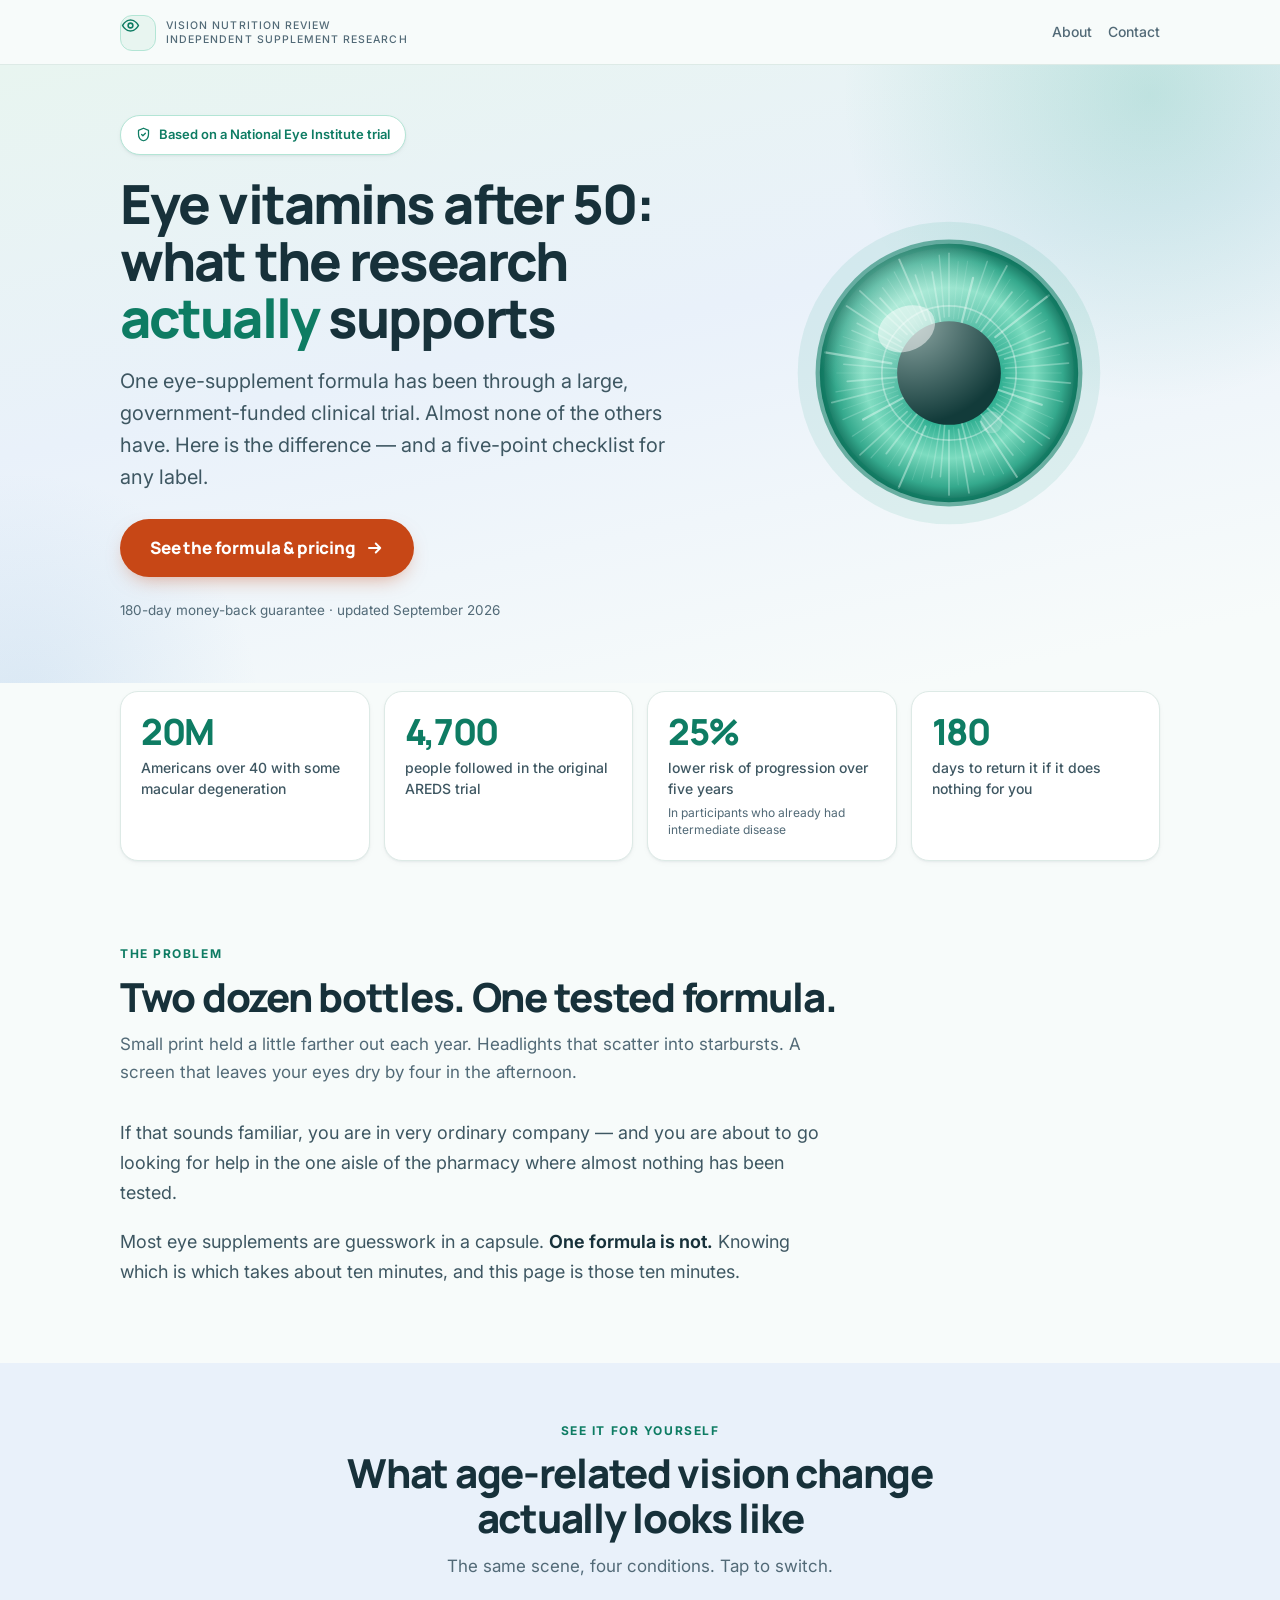
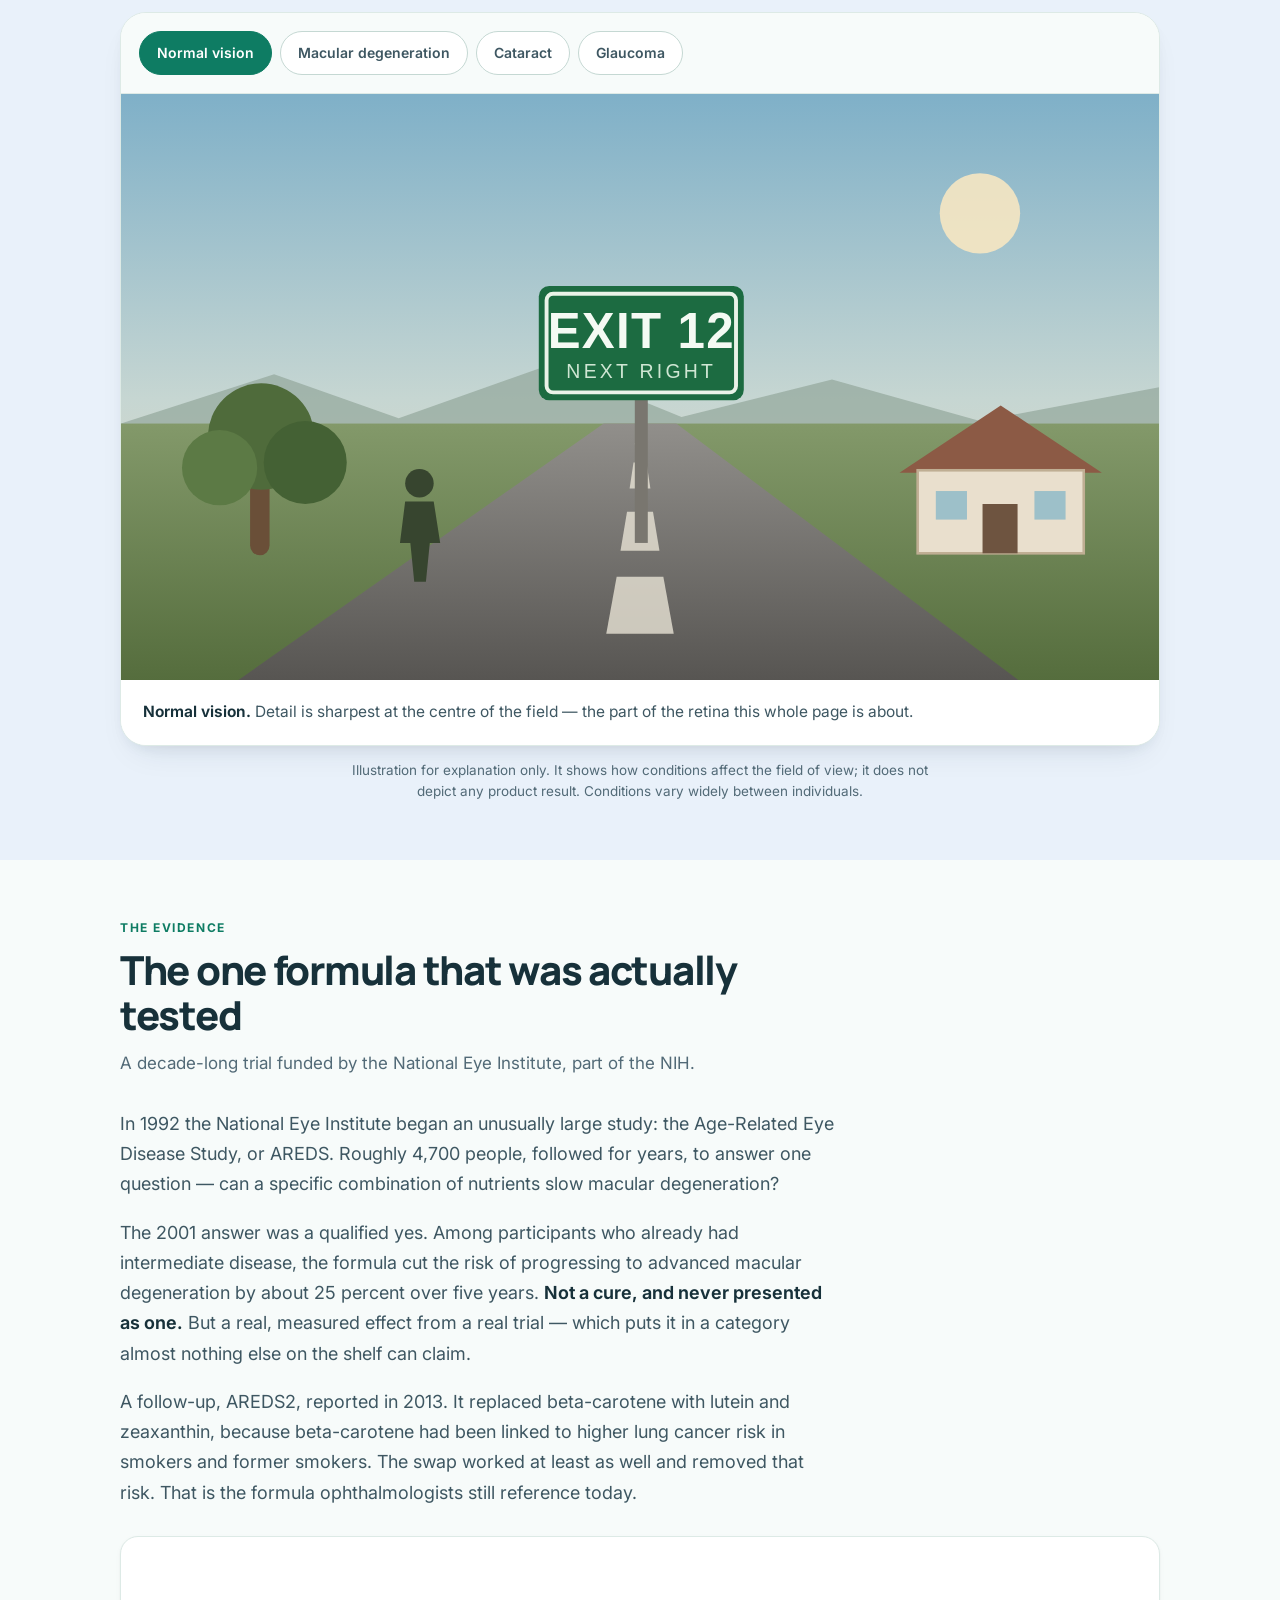
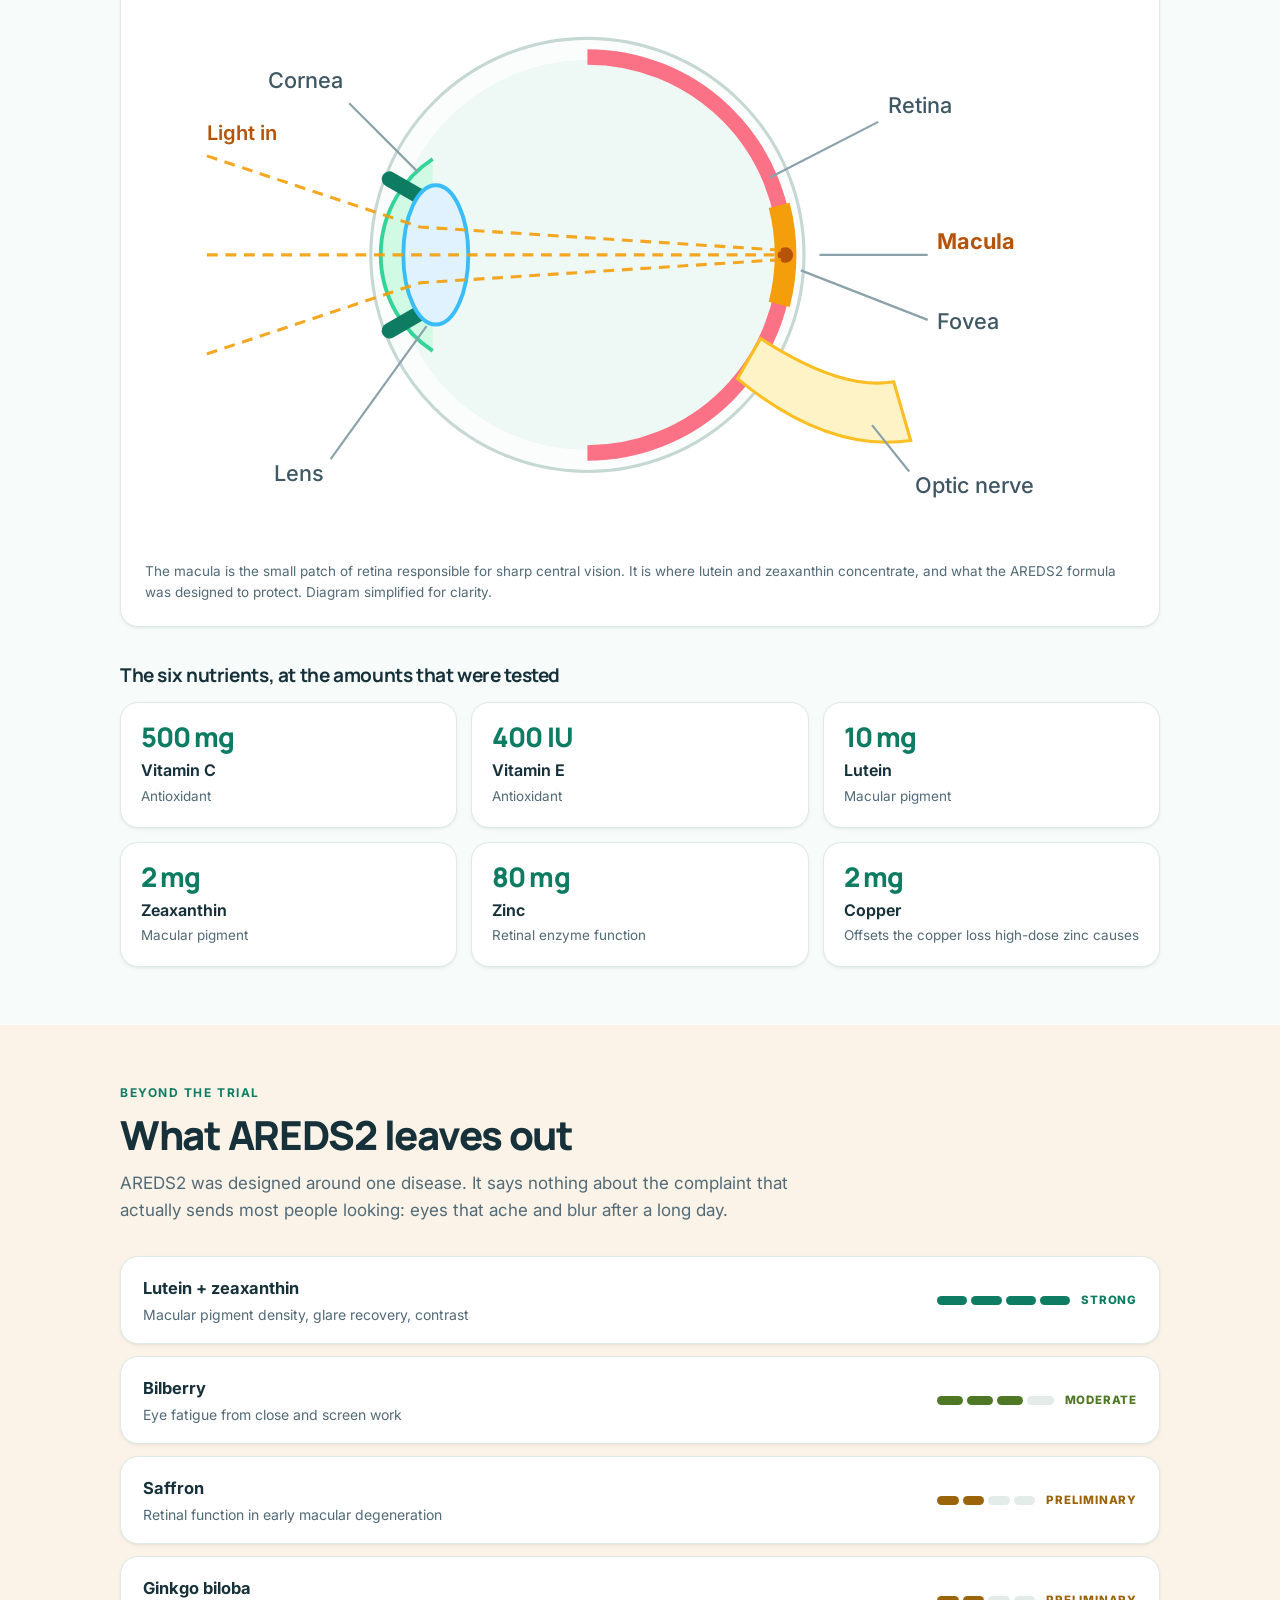
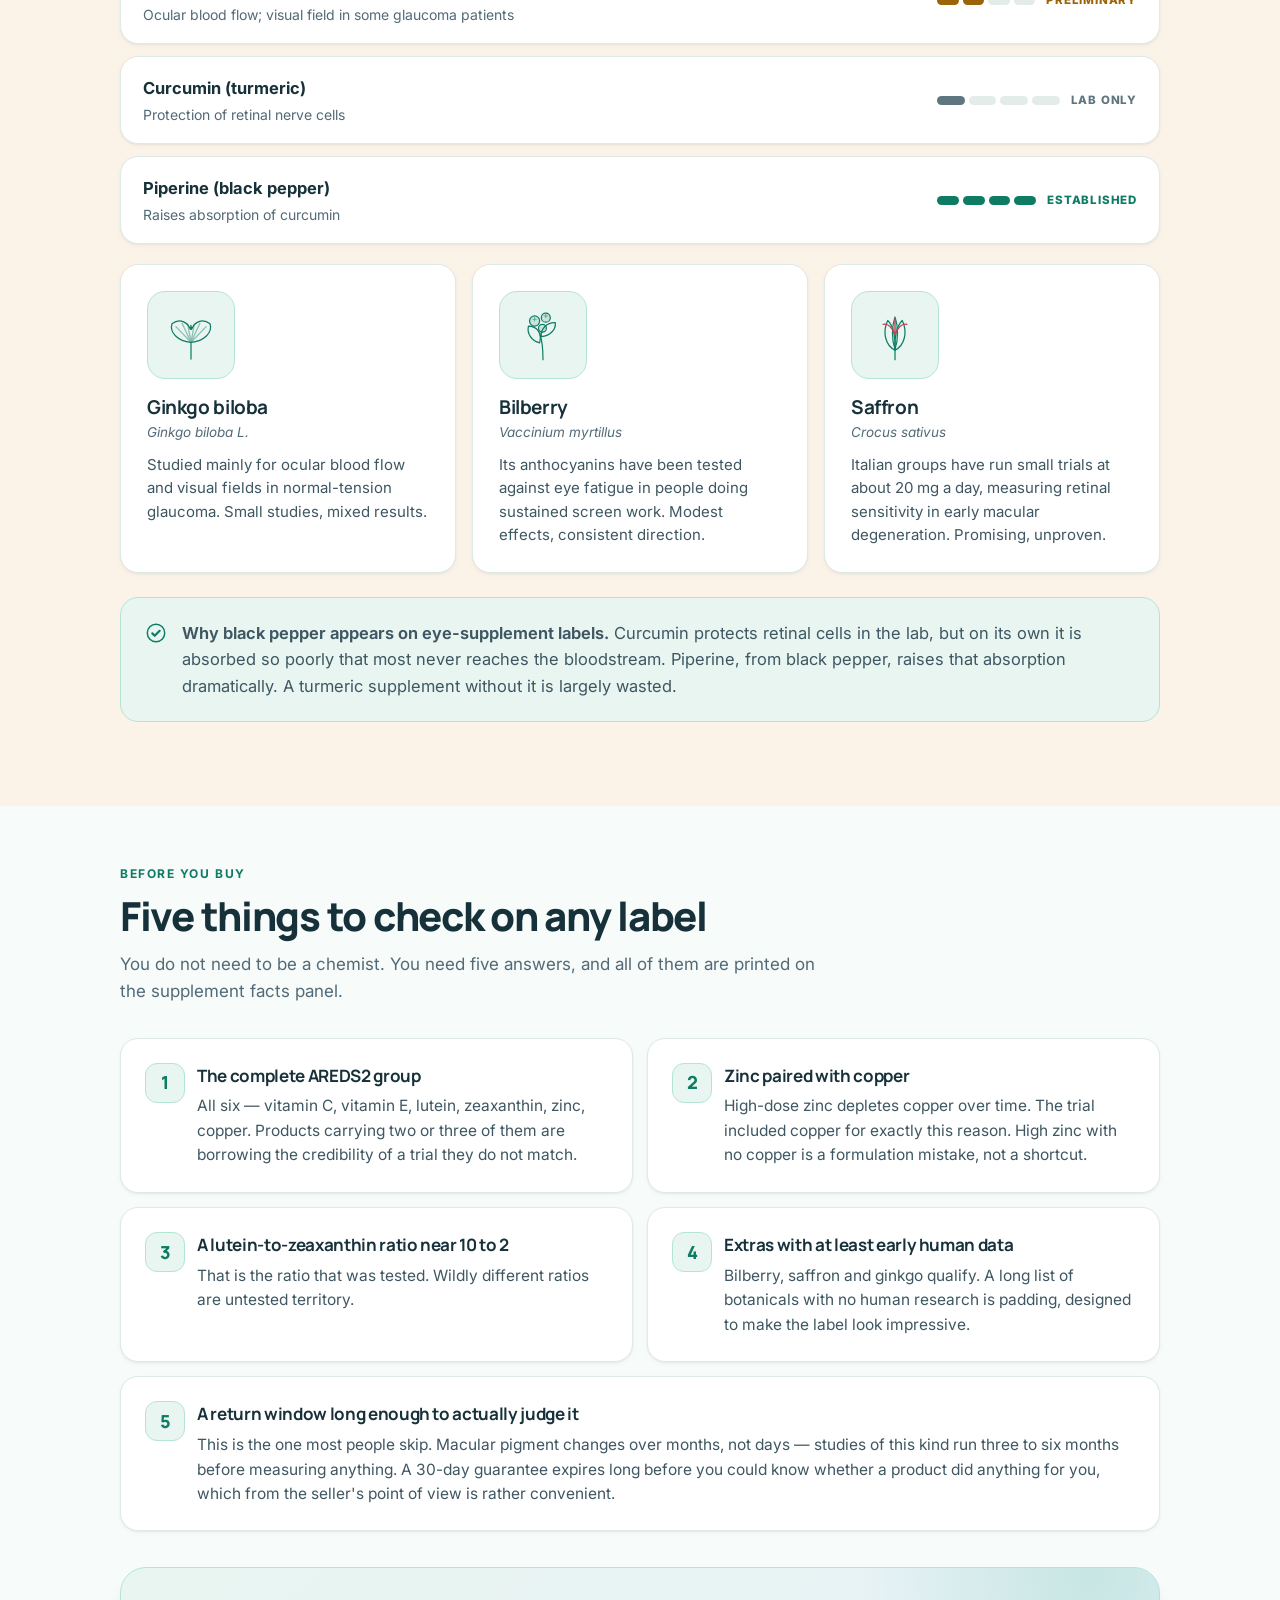
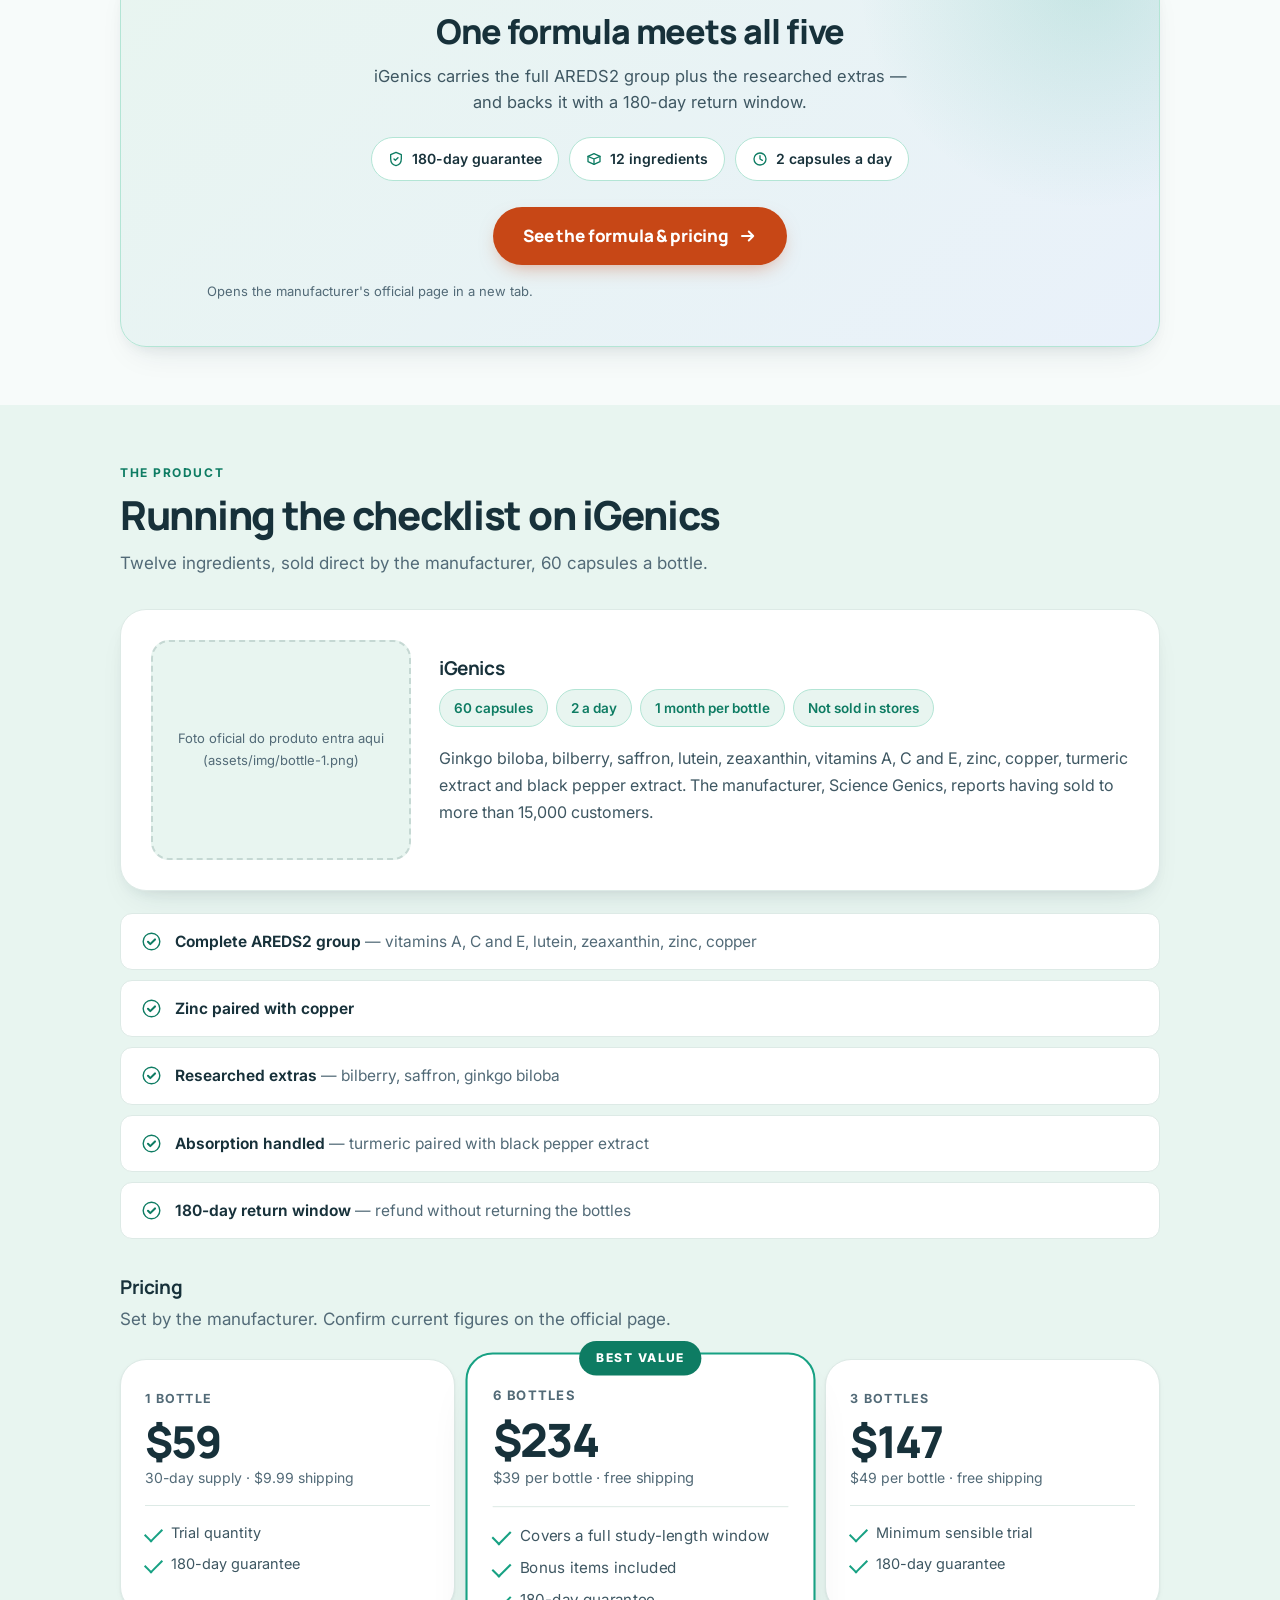
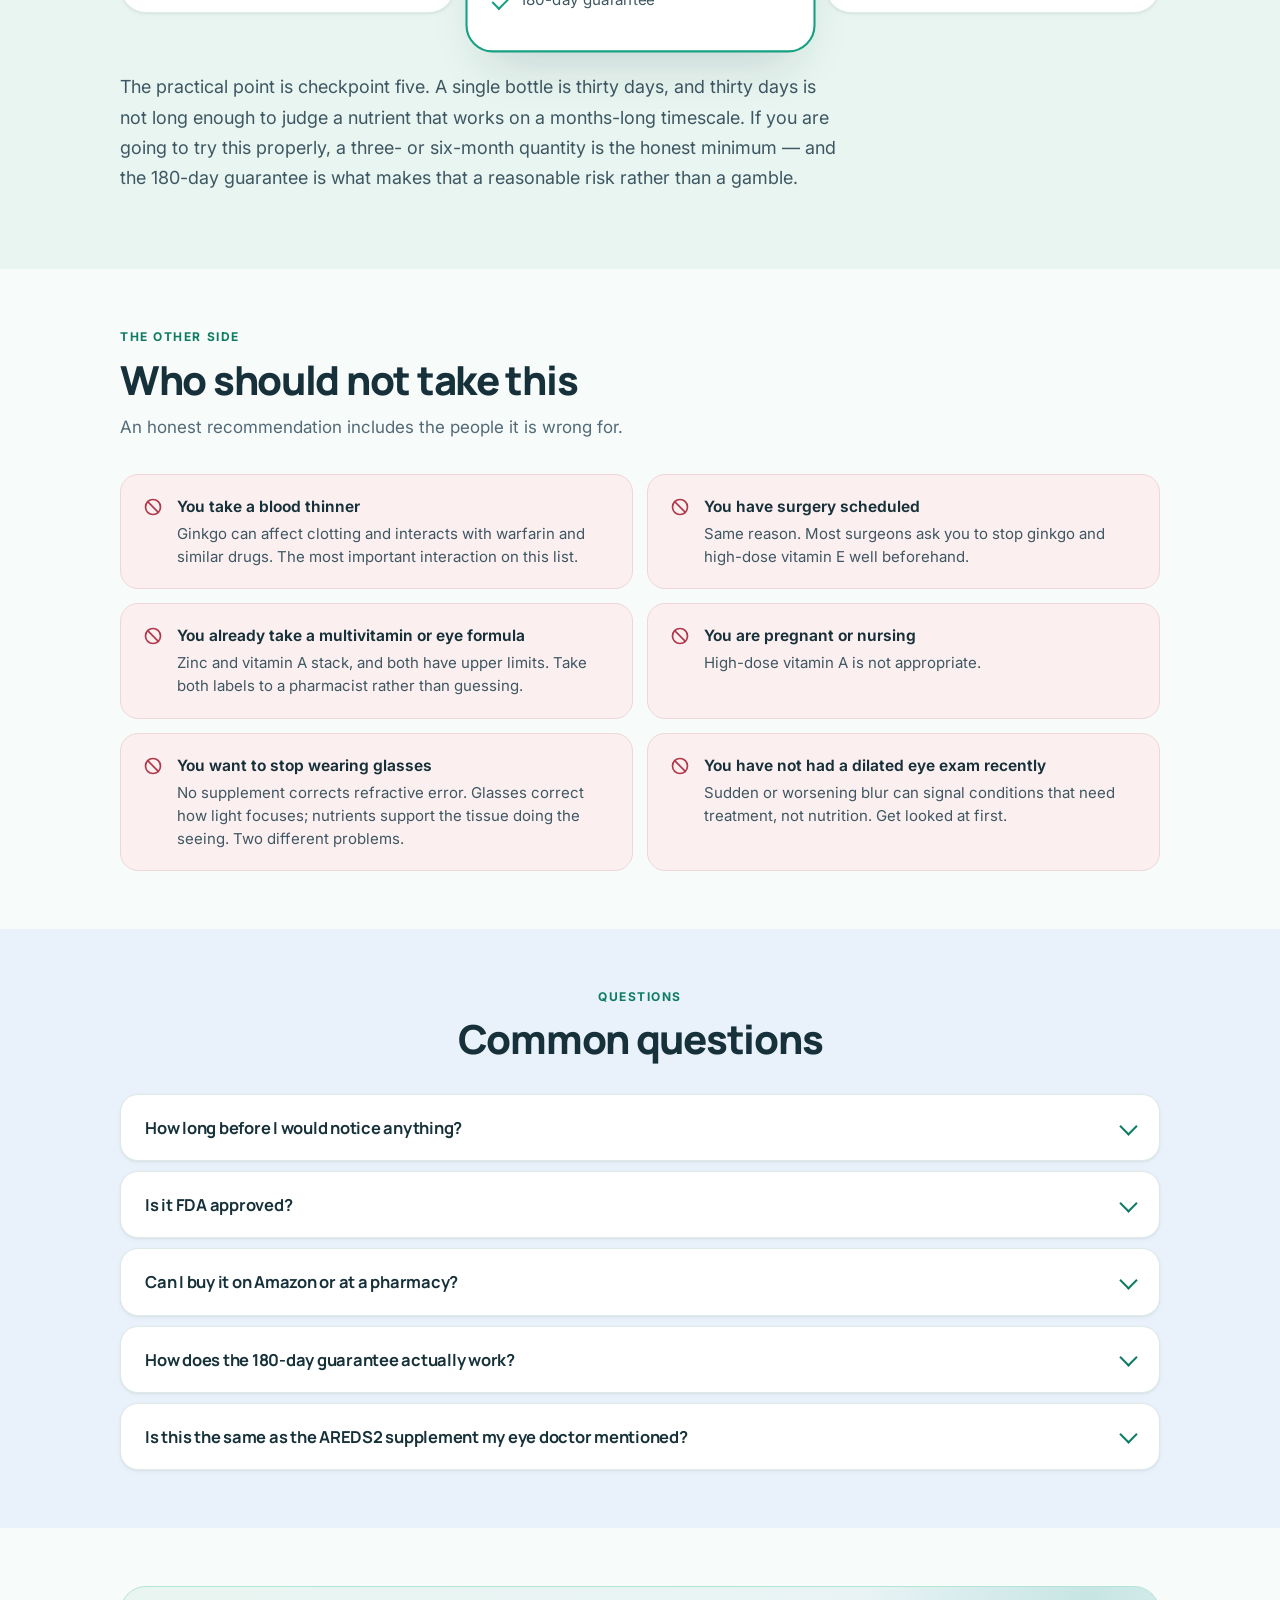
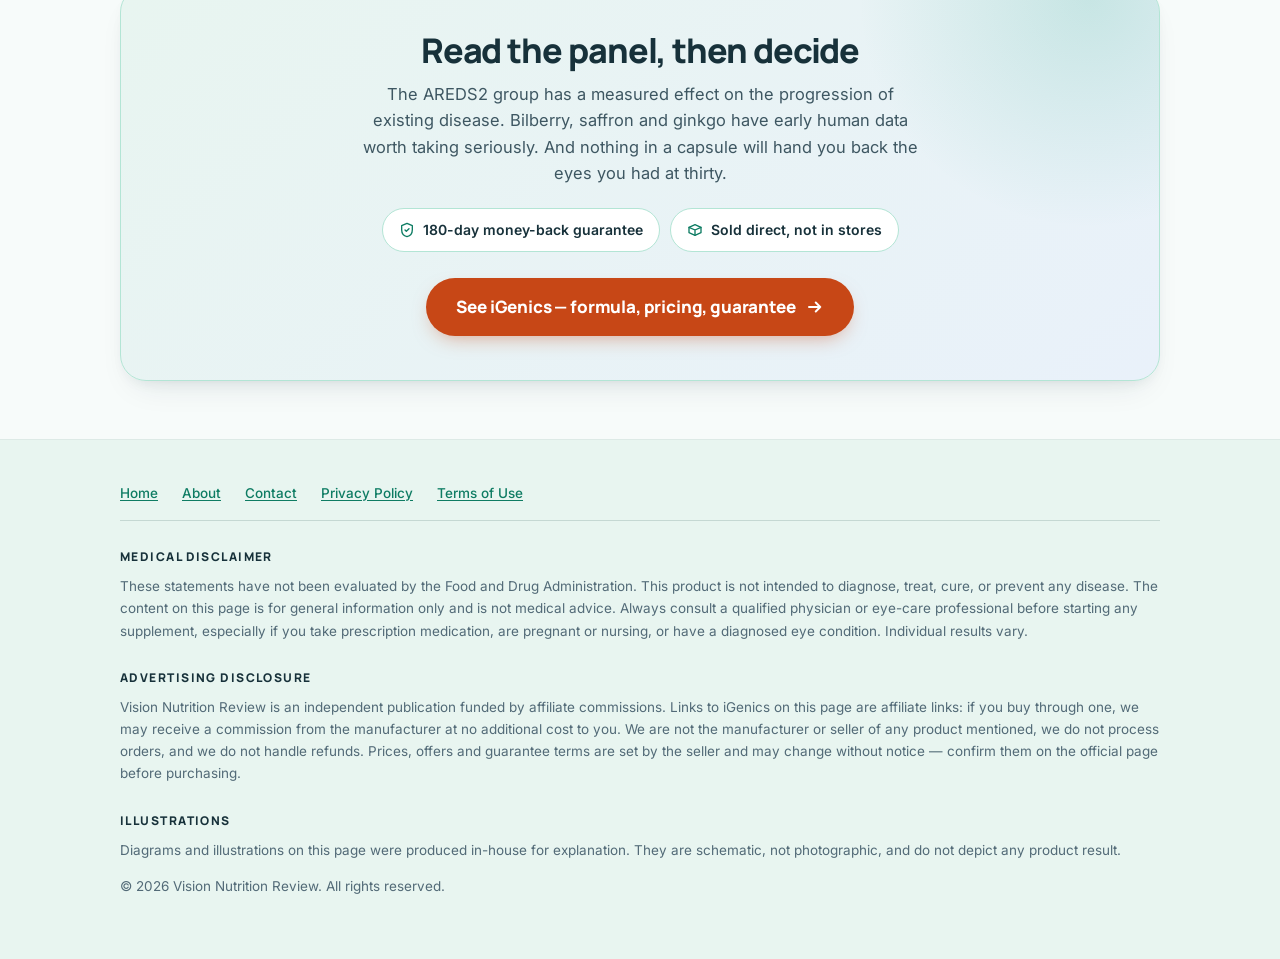
==== index.html @ 47973a76 "Landing page iGenics — advertorial para Google Ads (EUA) Site estático para GitHub Pages: advertoria" ====
<!DOCTYPE html>
<html lang="en">
<head>
<meta charset="utf-8">
<meta name="viewport" content="width=device-width, initial-scale=1">
<title>Eye Vitamins After 50: What the Research Actually Supports | Vision Nutrition Review</title>
<meta name="description" content="The AREDS2 formula is the only eye supplement ever tested in a large government-funded trial. Here is what it does, what it does not do, and how to read a label before you buy.">
<link rel="canonical" href="https://visionnutritionreview.com/">
<meta name="robots" content="index, follow, max-image-preview:large">

<meta property="og:type" content="article">
<meta property="og:title" content="Eye Vitamins After 50: What the Research Actually Supports">
<meta property="og:description" content="One eye-supplement formula has been tested in a large government-funded trial. Most have not. Here is how to tell the difference.">
<meta property="og:url" content="https://visionnutritionreview.com/">
<meta property="og:site_name" content="Vision Nutrition Review">
<meta name="twitter:card" content="summary_large_image">

<link rel="preconnect" href="https://fonts.googleapis.com">
<link rel="preconnect" href="https://fonts.gstatic.com" crossorigin>
<link href="https://fonts.googleapis.com/css2?family=Manrope:wght@700;800&family=Inter:wght@400;500;600;700&display=swap" rel="stylesheet">
<link rel="stylesheet" href="assets/style.css">
<link rel="icon" href="data:image/svg+xml,<svg xmlns='http://www.w3.org/2000/svg' viewBox='0 0 100 100'><text y='.9em' font-size='90'>&#128065;</text></svg>">

<!-- =====================================================================
     TAG DE CONVERSÃO DO GOOGLE ADS - COLE AQUI
     Google Ads > Ferramentas > Conversões > Tag do Google. Cole o bloco
     <script async src="...googletagmanager.com/gtag/js?id=AW-XXXXXXX"> e o
     gtag('config', ...) logo abaixo desta linha, nas 5 páginas do site.
     O clique em qualquer botão de afiliado dispara sozinho o evento
     'affiliate_click' (ver script no final desta página).
     ===================================================================== -->

<script type="application/ld+json">
{
  "@context": "https://schema.org",
  "@type": "Article",
  "headline": "Eye Vitamins After 50: What the Research Actually Supports",
  "description": "A plain-language guide to the AREDS2 formula, the nutrients researchers are still studying, and how to read a supplement label before you buy.",
  "datePublished": "2026-09-07",
  "dateModified": "2026-09-07",
  "author": { "@type": "Organization", "name": "Vision Nutrition Review" },
  "publisher": { "@type": "Organization", "name": "Vision Nutrition Review" },
  "mainEntityOfPage": "https://visionnutritionreview.com/"
}
</script>
</head>
<body>

<a class="skip" href="#main">Skip to main content</a>

<!-- ícones reutilizáveis -->
<svg width="0" height="0" style="position:absolute" aria-hidden="true" focusable="false">
  <symbol id="i-eye" viewBox="0 0 24 24" fill="none" stroke="currentColor" stroke-width="2" stroke-linecap="round" stroke-linejoin="round">
    <path d="M2 12s3.6-7 10-7 10 7 10 7-3.6 7-10 7-10-7-10-7z"/><circle cx="12" cy="12" r="3"/>
  </symbol>
  <symbol id="i-shield" viewBox="0 0 24 24" fill="none" stroke="currentColor" stroke-width="2" stroke-linecap="round" stroke-linejoin="round">
    <path d="M12 2l8 3.5v6c0 5-3.4 9.3-8 10.5C7.4 20.8 4 16.5 4 11.5v-6z"/><path d="M9 12l2 2 4-4"/>
  </symbol>
  <symbol id="i-clock" viewBox="0 0 24 24" fill="none" stroke="currentColor" stroke-width="2" stroke-linecap="round" stroke-linejoin="round">
    <circle cx="12" cy="12" r="9"/><path d="M12 7v5l3.5 2"/>
  </symbol>
  <symbol id="i-box" viewBox="0 0 24 24" fill="none" stroke="currentColor" stroke-width="2" stroke-linecap="round" stroke-linejoin="round">
    <path d="M3 8l9-4 9 4v8l-9 4-9-4z"/><path d="M3 8l9 4 9-4M12 12v8"/>
  </symbol>
  <symbol id="i-check" viewBox="0 0 24 24" fill="none" stroke="currentColor" stroke-width="2.4" stroke-linecap="round" stroke-linejoin="round">
    <circle cx="12" cy="12" r="9.5" stroke-width="1.6"/><path d="M8 12.4l2.6 2.6L16 9.6"/>
  </symbol>
  <symbol id="i-alert" viewBox="0 0 24 24" fill="none" stroke="currentColor" stroke-width="2" stroke-linecap="round" stroke-linejoin="round">
    <path d="M12 3.5l9.5 16.5H2.5z"/><path d="M12 10v4M12 17.3v.2"/>
  </symbol>
  <symbol id="i-ban" viewBox="0 0 24 24" fill="none" stroke="currentColor" stroke-width="2" stroke-linecap="round" stroke-linejoin="round">
    <circle cx="12" cy="12" r="9"/><path d="M5.6 5.6l12.8 12.8"/>
  </symbol>
  <symbol id="i-arrow" viewBox="0 0 24 24" fill="none" stroke="currentColor" stroke-width="2.6" stroke-linecap="round" stroke-linejoin="round">
    <path d="M4 12h15M13 6l6 6-6 6"/>
  </symbol>
</svg>

<header class="masthead">
  <div class="wrap--wide">
    <a class="brand" href="./">
      <span class="brand-mark"><svg aria-hidden="true"><use href="#i-eye"/></svg></span>
      <span style="display:block">Vision Nutrition Review
        <span>Independent supplement research</span>
      </span>
    </a>
    <nav aria-label="Site">
      <a href="about.html">About</a>
      <a href="contact.html">Contact</a>
    </nav>
  </div>
</header>

<!-- ================= HERO ================= -->
<section class="hero">
  <div class="wrap--wide">
    <div class="hero-grid">
      <div>
        <p class="pill"><svg aria-hidden="true"><use href="#i-shield"/></svg> Based on a National Eye Institute trial</p>

        <h1>Eye vitamins after 50: what the research <em>actually</em> supports</h1>

        <p class="standfirst">One eye-supplement formula has been through a large,
        government-funded clinical trial. Almost none of the others have. Here is the
        difference &mdash; and a five-point checklist for any label.</p>

        <div class="hero-actions">
          <a class="btn" data-aff href="https://clearvisionbreakthrough.com/tsl.php#aff=StoreHome94" target="_blank" rel="nofollow sponsored noopener">
            See the formula &amp; pricing <svg aria-hidden="true"><use href="#i-arrow"/></svg>
          </a>
        </div>

        <p class="hero-meta">180-day money-back guarantee &middot; updated September 2026</p>
      </div>

      <div class="hero-art">
        <!-- FOTO 1 (hero.jpg). Enquanto o arquivo não existir, a íris desenhada
             abaixo continua aparecendo sozinha. Ver PROMPTS-IMAGENS.md -->
        <img class="hero-photo" data-optional src="assets/img/hero.jpg"
             alt="A woman in her sixties reading by a window in warm daylight">

        <svg class="hero-iris" viewBox="0 0 400 400" role="img" aria-label="Illustration of a human iris">
          <defs>
            <radialGradient id="irisG" cx="50%" cy="50%" r="50%">
              <stop offset="10%" stop-color="#126d59"/>
              <stop offset="32%" stop-color="#17a183"/>
              <stop offset="66%" stop-color="#7ddcc0"/>
              <stop offset="88%" stop-color="#35a98d"/>
              <stop offset="100%" stop-color="#14705c"/>
            </radialGradient>
            <radialGradient id="irisGlow" cx="36%" cy="30%" r="64%">
              <stop offset="0%" stop-color="#f2fffa" stop-opacity=".55"/>
              <stop offset="62%" stop-color="#f2fffa" stop-opacity="0"/>
            </radialGradient>
          </defs>
          <circle cx="200" cy="200" r="178" fill="#17a183" opacity=".10"/>
          <circle cx="200" cy="200" r="152" fill="url(#irisG)"/>
          <g id="irisFibers" fill="none" stroke="#e6fbf3" stroke-linecap="round"></g>
          <circle cx="200" cy="200" r="152" fill="none" stroke="#0e7c63" stroke-width="10" opacity=".55"/>
          <circle cx="200" cy="200" r="79" fill="none" stroke="#ffffff" stroke-width="2" opacity=".35"/>
          <circle cx="200" cy="200" r="61" fill="#123b3a"/>
          <circle cx="200" cy="200" r="152" fill="url(#irisGlow)"/>
          <ellipse cx="150" cy="148" rx="35" ry="26" fill="#ffffff" opacity=".5" transform="rotate(-25 150 148)"/>
          <circle cx="250" cy="258" r="13" fill="#ffffff" opacity=".22"/>
        </svg>
      </div>
    </div>
  </div>
</section>

<main id="main">

<!-- ================= NÚMEROS ================= -->
<section class="section" style="padding-top:8px">
  <div class="wrap--wide">
    <ul class="stats" style="list-style:none;padding:0">
      <li class="stat">
        <div class="n">20M</div>
        <div class="l">Americans over 40 with some macular degeneration</div>
      </li>
      <li class="stat">
        <div class="n">4,700</div>
        <div class="l">people followed in the original AREDS trial</div>
      </li>
      <li class="stat">
        <div class="n">25%</div>
        <div class="l">lower risk of progression over five years</div>
        <div class="s">In participants who already had intermediate disease</div>
      </li>
      <li class="stat">
        <div class="n">180</div>
        <div class="l">days to return it if it does nothing for you</div>
      </li>
    </ul>
  </div>
</section>

<!-- ================= O PROBLEMA ================= -->
<section class="section" style="padding-top:16px">
  <div class="wrap--wide">
    <div class="section-head">
      <p class="eyebrow">The problem</p>
      <h2>Two dozen bottles. One tested formula.</h2>
      <p class="dek">Small print held a little farther out each year. Headlights that scatter
      into starbursts. A screen that leaves your eyes dry by four in the afternoon.</p>
    </div>

    <div class="prose">
      <p>If that sounds familiar, you are in very ordinary company &mdash; and you are about to
      go looking for help in the one aisle of the pharmacy where almost nothing has been
      tested.</p>
      <p>Most eye supplements are guesswork in a capsule. <strong>One formula is not.</strong>
      Knowing which is which takes about ten minutes, and this page is those ten minutes.</p>
    </div>

    <!-- FOTO 2 (noite.jpg) -->
    <figure class="img-slot">
      <img data-optional src="assets/img/noite.jpg"
           alt="Oncoming headlights scattering into starbursts, seen through a car windscreen at night">
      <figcaption>Glare and slow recovery from bright light at night are among the first
      changes people notice.</figcaption>
    </figure>
  </div>
</section>

<!-- ================= SIMULADOR ================= -->
<section class="section section--sky">
  <div class="wrap--wide">
    <div class="section-head center">
      <p class="eyebrow">See it for yourself</p>
      <h2>What age-related vision change actually looks like</h2>
      <p class="dek">The same scene, four conditions. Tap to switch.</p>
    </div>

    <figure class="sim">
      <div class="sim-tabs" role="tablist" aria-label="Vision condition">
        <button class="sim-tab" role="tab" aria-selected="true"  data-mode="normal">Normal vision</button>
        <button class="sim-tab" role="tab" aria-selected="false" data-mode="amd">Macular degeneration</button>
        <button class="sim-tab" role="tab" aria-selected="false" data-mode="cataract">Cataract</button>
        <button class="sim-tab" role="tab" aria-selected="false" data-mode="glaucoma">Glaucoma</button>
      </div>

      <div class="sim-stage" id="simStage" data-mode="normal">
        <svg viewBox="0 0 800 452" role="img" aria-label="Illustration of a road scene showing how different eye conditions change what a person sees">
          <defs>
            <linearGradient id="skyG" x1="0" y1="0" x2="0" y2="1">
              <stop offset="0%"   stop-color="#7fb0c8"/>
              <stop offset="52%"  stop-color="#c6d6d2"/>
              <stop offset="100%" stop-color="#f0dcbb"/>
            </linearGradient>
            <linearGradient id="groundG" x1="0" y1="0" x2="0" y2="1">
              <stop offset="0%"   stop-color="#83996a"/>
              <stop offset="100%" stop-color="#556d3d"/>
            </linearGradient>
            <linearGradient id="roadG" x1="0" y1="0" x2="0" y2="1">
              <stop offset="0%"   stop-color="#918f8b"/>
              <stop offset="100%" stop-color="#575552"/>
            </linearGradient>

            <filter id="blurStrong" x="-15%" y="-15%" width="130%" height="130%">
              <feGaussianBlur stdDeviation="9"/>
            </filter>
            <filter id="blurSoft" x="-15%" y="-15%" width="130%" height="130%">
              <feGaussianBlur stdDeviation="2.6"/>
            </filter>

            <radialGradient id="gCenter">
              <stop offset="42%"  stop-color="#ffffff"/>
              <stop offset="100%" stop-color="#000000"/>
            </radialGradient>
            <mask id="mCenter">
              <rect width="800" height="452" fill="#000"/>
              <ellipse cx="400" cy="205" rx="230" ry="185" fill="url(#gCenter)"/>
            </mask>

            <radialGradient id="gEdge">
              <stop offset="36%"  stop-color="#000000"/>
              <stop offset="100%" stop-color="#ffffff"/>
            </radialGradient>
            <mask id="mEdge"><rect width="800" height="452" fill="url(#gEdge)"/></mask>

            <radialGradient id="smudgeG">
              <stop offset="0%"   stop-color="#8f8f88" stop-opacity=".88"/>
              <stop offset="52%"  stop-color="#8f8f88" stop-opacity=".48"/>
              <stop offset="100%" stop-color="#8f8f88" stop-opacity="0"/>
            </radialGradient>
            <radialGradient id="vignetteG">
              <stop offset="34%"  stop-color="#08100f" stop-opacity="0"/>
              <stop offset="74%"  stop-color="#08100f" stop-opacity=".7"/>
              <stop offset="100%" stop-color="#08100f" stop-opacity=".95"/>
            </radialGradient>
            <linearGradient id="hazeG" x1="0" y1="0" x2="0" y2="1">
              <stop offset="0%"   stop-color="#ffffff" stop-opacity=".34"/>
              <stop offset="100%" stop-color="#ffffff" stop-opacity=".12"/>
            </linearGradient>

            <g id="scene">
              <rect width="800" height="452" fill="url(#skyG)"/>
              <circle cx="662" cy="92" r="31" fill="#fce9c2" opacity=".85"/>
              <path d="M0 254 L118 216 L214 250 L332 208 L432 249 L548 220 L662 252 L800 226 L800 262 L0 262 Z"
                    fill="#93a79c" opacity=".7"/>
              <rect y="254" width="800" height="198" fill="url(#groundG)"/>
              <path d="M372 254 H428 L692 452 H90 Z" fill="url(#roadG)"/>
              <g fill="#e8e3d5" opacity=".8">
                <path d="M398 258 h4 l2 12 h-8 z"/>
                <path d="M395 284 h10 l3 20 h-16 z"/>
                <path d="M390 322 h20 l5 30 h-30 z"/>
                <path d="M382 372 h36 l8 44 h-52 z"/>
              </g>

              <path d="M107 348 v-64" stroke="#6a4f38" stroke-width="15" stroke-linecap="round" fill="none"/>
              <circle cx="108" cy="264" r="41" fill="#4f6b3b"/>
              <circle cx="76"  cy="288" r="29" fill="#5c7a45"/>
              <circle cx="142" cy="284" r="32" fill="#446134"/>

              <circle cx="230" cy="300" r="11" fill="#37452f"/>
              <path d="M219 314 h22 l5 32 h-8 l-3 30 h-9 l-3 -30 h-8 z" fill="#37452f"/>

              <path d="M600 292 L678 240 L756 292 Z" fill="#8c5a45"/>
              <rect x="614" y="290" width="128" height="64" fill="#e9dfcd"/>
              <rect x="614" y="290" width="128" height="64" fill="none" stroke="#bfae93" stroke-width="2"/>
              <rect x="664" y="316" width="27" height="38" fill="#6e5440"/>
              <rect x="628" y="306" width="24" height="22" fill="#9dc0c9"/>
              <rect x="704" y="306" width="24" height="22" fill="#9dc0c9"/>

              <rect x="396" y="230" width="10" height="116" fill="#79766f"/>
              <rect x="322" y="148" width="158" height="88" rx="8" fill="#1c6b41"/>
              <rect x="328" y="154" width="146" height="76" rx="5" fill="none" stroke="#eaf3e8" stroke-width="3"/>
              <text x="401" y="196" text-anchor="middle" fill="#f4faf3"
                    font-family="Helvetica, Arial, sans-serif" font-size="38" font-weight="700"
                    letter-spacing="1">EXIT 12</text>
              <text x="401" y="219" text-anchor="middle" fill="#cfe6d3"
                    font-family="Helvetica, Arial, sans-serif" font-size="15" letter-spacing="2.5">NEXT RIGHT</text>
            </g>
          </defs>

          <use href="#scene"/>

          <g class="sim-layer sim-amd">
            <use href="#scene" filter="url(#blurStrong)" mask="url(#mCenter)"/>
            <ellipse cx="400" cy="205" rx="152" ry="126" fill="url(#smudgeG)"/>
          </g>

          <g class="sim-layer sim-cataract">
            <use href="#scene" filter="url(#blurSoft)"/>
            <rect width="800" height="452" fill="#f0dfae" opacity=".4"/>
            <rect width="800" height="452" fill="url(#hazeG)"/>
          </g>

          <g class="sim-layer sim-glaucoma">
            <use href="#scene" filter="url(#blurSoft)" mask="url(#mEdge)"/>
            <rect width="800" height="452" fill="url(#vignetteG)"/>
          </g>
        </svg>
      </div>

      <p class="sim-note" id="simNote"><strong>Normal vision.</strong> Detail is sharpest at
      the centre of the field &mdash; the part of the retina this whole page is about.</p>
    </figure>

    <figcaption style="max-width:44em;margin:14px auto 0;text-align:center">Illustration for
    explanation only. It shows how conditions affect the field of view; it does not depict any
    product result. Conditions vary widely between individuals.</figcaption>
  </div>
</section>

<!-- ================= AREDS2 ================= -->
<section class="section">
  <div class="wrap--wide">
    <div class="section-head">
      <p class="eyebrow">The evidence</p>
      <h2>The one formula that was actually tested</h2>
      <p class="dek">A decade-long trial funded by the National Eye Institute, part of the NIH.</p>
    </div>

    <div class="prose">
      <p>In 1992 the National Eye Institute began an unusually large study: the Age-Related
      Eye Disease Study, or AREDS. Roughly 4,700 people, followed for years, to answer one
      question &mdash; can a specific combination of nutrients slow macular degeneration?</p>

      <p>The 2001 answer was a qualified yes. Among participants who already had intermediate
      disease, the formula cut the risk of progressing to advanced macular degeneration by
      about 25 percent over five years. <strong>Not a cure, and never presented as one.</strong>
      But a real, measured effect from a real trial &mdash; which puts it in a category almost
      nothing else on the shelf can claim.</p>

      <p>A follow-up, AREDS2, reported in 2013. It replaced beta-carotene with lutein and
      zeaxanthin, because beta-carotene had been linked to higher lung cancer risk in smokers
      and former smokers. The swap worked at least as well and removed that risk. That is the
      formula ophthalmologists still reference today.</p>
    </div>

    <figure class="figure-frame" style="margin-top:28px">
      <svg viewBox="0 0 640 380" role="img" aria-label="Cross-section diagram of the human eye showing the cornea, lens, retina, macula, fovea and optic nerve">
        <g font-family="Inter, -apple-system, Segoe UI, Roboto, Helvetica, Arial, sans-serif" font-size="14">

          <circle cx="286" cy="190" r="140" fill="#fbfdfc" stroke="#c5d8d3" stroke-width="2"/>
          <circle cx="286" cy="190" r="126" fill="#eef8f4"/>

          <path d="M286 62 A128 128 0 0 1 286 318" fill="none" stroke="#fb7185" stroke-width="10"/>
          <path d="M410 158 A128 128 0 0 1 410 222" fill="none" stroke="#f59e0b" stroke-width="14"/>
          <circle cx="414" cy="190" r="5" fill="#b45309"/>

          <path d="M186 128 A 74 74 0 0 0 186 252" fill="#d1fae5" stroke="#34d399" stroke-width="2.5"/>
          <path d="M158 141 L184 156" stroke="#0e7c63" stroke-width="10" stroke-linecap="round"/>
          <path d="M158 239 L184 224" stroke="#0e7c63" stroke-width="10" stroke-linecap="round"/>
          <ellipse cx="188" cy="190" rx="21" ry="45" fill="#e0f2fe" stroke="#38bdf8" stroke-width="2.5"/>

          <path d="M398 244 q 52 34 86 28 l 11 38 q -54 8 -112 -40 z" fill="#fef3c7" stroke="#fbbf24" stroke-width="2"/>

          <g fill="none" stroke="#f59e0b" stroke-width="2" stroke-dasharray="7 5" opacity=".9">
            <path d="M40 126 L178 172 L412 187"/>
            <path d="M40 190 L178 190 L412 190"/>
            <path d="M40 254 L178 208 L412 193"/>
          </g>

          <g stroke="#8ba2ab" stroke-width="1.4" fill="none">
            <path d="M132 92 L176 136"/>
            <path d="M120 322 L182 236"/>
            <path d="M474 104 L404 140"/>
            <path d="M506 190 L436 190"/>
            <path d="M506 232 L424 200"/>
            <path d="M494 330 L470 300"/>
          </g>
          <g fill="#3e5762" font-weight="500">
            <text x="128" y="82"  text-anchor="end">Cornea</text>
            <text x="116" y="336" text-anchor="end">Lens</text>
            <text x="480" y="98">Retina</text>
            <text x="512" y="186" font-weight="700" fill="#b45309">Macula</text>
            <text x="512" y="238">Fovea</text>
            <text x="498" y="344">Optic nerve</text>
          </g>
          <text x="40" y="116" fill="#b45309" font-size="13" font-weight="600">Light in</text>
        </g>
      </svg>
      <figcaption>The macula is the small patch of retina responsible for sharp central
      vision. It is where lutein and zeaxanthin concentrate, and what the AREDS2 formula was
      designed to protect. Diagram simplified for clarity.</figcaption>
    </figure>

    <h3 style="margin:36px 0 14px">The six nutrients, at the amounts that were tested</h3>

    <div class="nutrients">
      <div class="nut"><div class="amt">500 mg</div><div class="name">Vitamin C</div><div class="role">Antioxidant</div></div>
      <div class="nut"><div class="amt">400 IU</div><div class="name">Vitamin E</div><div class="role">Antioxidant</div></div>
      <div class="nut"><div class="amt">10 mg</div><div class="name">Lutein</div><div class="role">Macular pigment</div></div>
      <div class="nut"><div class="amt">2 mg</div><div class="name">Zeaxanthin</div><div class="role">Macular pigment</div></div>
      <div class="nut"><div class="amt">80 mg</div><div class="name">Zinc</div><div class="role">Retinal enzyme function</div></div>
      <div class="nut"><div class="amt">2 mg</div><div class="name">Copper</div><div class="role">Offsets the copper loss high-dose zinc causes</div></div>
    </div>

  </div>
</section>

<!-- ================= INGREDIENTES ================= -->
<section class="section section--sand">
  <div class="wrap--wide">
    <div class="section-head">
      <p class="eyebrow">Beyond the trial</p>
      <h2>What AREDS2 leaves out</h2>
      <p class="dek">AREDS2 was designed around one disease. It says nothing about the
      complaint that actually sends most people looking: eyes that ache and blur after a long
      day.</p>
    </div>

    <!-- FOTO 3 (ingredientes.jpg) -->
    <figure class="img-slot" style="margin-top:0">
      <img data-optional src="assets/img/ingredientes.jpg"
           alt="Bilberries, saffron threads and ginkgo leaves arranged on a pale stone surface">
    </figure>

    <ul class="ev-list">
      <li class="ev-item ev-4">
        <div>
          <div class="ev-name">Lutein + zeaxanthin</div>
          <div class="ev-what">Macular pigment density, glare recovery, contrast</div>
        </div>
        <div class="ev-meter">
          <span class="ev-track"><i></i><i></i><i></i><i></i></span>
          <span class="ev-label">Strong</span>
        </div>
      </li>
      <li class="ev-item ev-3">
        <div>
          <div class="ev-name">Bilberry</div>
          <div class="ev-what">Eye fatigue from close and screen work</div>
        </div>
        <div class="ev-meter">
          <span class="ev-track"><i></i><i></i><i></i><i></i></span>
          <span class="ev-label">Moderate</span>
        </div>
      </li>
      <li class="ev-item ev-2">
        <div>
          <div class="ev-name">Saffron</div>
          <div class="ev-what">Retinal function in early macular degeneration</div>
        </div>
        <div class="ev-meter">
          <span class="ev-track"><i></i><i></i><i></i><i></i></span>
          <span class="ev-label">Preliminary</span>
        </div>
      </li>
      <li class="ev-item ev-2">
        <div>
          <div class="ev-name">Ginkgo biloba</div>
          <div class="ev-what">Ocular blood flow; visual field in some glaucoma patients</div>
        </div>
        <div class="ev-meter">
          <span class="ev-track"><i></i><i></i><i></i><i></i></span>
          <span class="ev-label">Preliminary</span>
        </div>
      </li>
      <li class="ev-item ev-1">
        <div>
          <div class="ev-name">Curcumin (turmeric)</div>
          <div class="ev-what">Protection of retinal nerve cells</div>
        </div>
        <div class="ev-meter">
          <span class="ev-track"><i></i><i></i><i></i><i></i></span>
          <span class="ev-label">Lab only</span>
        </div>
      </li>
      <li class="ev-item ev-4">
        <div>
          <div class="ev-name">Piperine (black pepper)</div>
          <div class="ev-what">Raises absorption of curcumin</div>
        </div>
        <div class="ev-meter">
          <span class="ev-track"><i></i><i></i><i></i><i></i></span>
          <span class="ev-label">Established</span>
        </div>
      </li>
    </ul>

    <div class="grid-3" style="margin-top:20px">
      <div class="bot">
        <svg viewBox="0 0 100 100" fill="none" stroke="#0e7c63" stroke-width="2.2" stroke-linecap="round" stroke-linejoin="round" aria-hidden="true">
          <path d="M50 93 V63"/>
          <path d="M50 63 C 27 61 11 46 16 30 C 30 19 44 27 49 40 L50 33 L51 40 C 56 27 70 19 84 30 C 89 46 73 61 50 63 Z"/>
          <g opacity=".45">
            <path d="M50 63 L23 35"/><path d="M50 63 L34 29"/><path d="M50 63 L44 30"/>
            <path d="M50 63 L56 30"/><path d="M50 63 L66 29"/><path d="M50 63 L77 35"/>
          </g>
        </svg>
        <h3>Ginkgo biloba</h3>
        <p class="latin">Ginkgo biloba L.</p>
        <p>Studied mainly for ocular blood flow and visual fields in normal-tension glaucoma.
        Small studies, mixed results.</p>
      </div>

      <div class="bot">
        <svg viewBox="0 0 100 100" fill="none" stroke="#0e7c63" stroke-width="2.2" stroke-linecap="round" stroke-linejoin="round" aria-hidden="true">
          <path d="M50 94 C 50 72 48 58 44 47"/>
          <path d="M44 64 C 29 60 21 47 24 34 C 39 34 49 47 44 64 Z"/>
          <path d="M47 53 C 63 51 73 41 72 28 C 58 27 45 39 47 53 Z"/>
          <circle cx="35" cy="25" r="9" fill="#0e7c63" fill-opacity=".14"/>
          <circle cx="55" cy="19" r="8" fill="#0e7c63" fill-opacity=".14"/>
          <circle cx="49" cy="38" r="7" fill="#0e7c63" fill-opacity=".14"/>
          <g opacity=".6" stroke-width="1.6">
            <path d="M32 22 h6 M35 19 v6"/><path d="M52 16 h6 M55 13 v6"/>
          </g>
        </svg>
        <h3>Bilberry</h3>
        <p class="latin">Vaccinium myrtillus</p>
        <p>Its anthocyanins have been tested against eye fatigue in people doing sustained
        screen work. Modest effects, consistent direction.</p>
      </div>

      <div class="bot">
        <svg viewBox="0 0 100 100" fill="none" stroke="#0e7c63" stroke-width="2.2" stroke-linecap="round" stroke-linejoin="round" aria-hidden="true">
          <path d="M50 94 V76"/>
          <path d="M50 77 C 33 69 27 45 37 24 C 47 33 52 56 50 77 Z"/>
          <path d="M50 77 C 67 69 73 45 63 24 C 53 33 48 56 50 77 Z"/>
          <path d="M50 75 C 44 59 44 35 50 18 C 56 35 56 59 50 75 Z"/>
          <g stroke="#c2415a" stroke-width="2.6">
            <path d="M50 48 C 44 36 36 29 29 31"/>
            <path d="M50 48 C 56 36 64 29 71 31"/>
            <path d="M50 48 C 50 34 50 27 50 21"/>
          </g>
        </svg>
        <h3>Saffron</h3>
        <p class="latin">Crocus sativus</p>
        <p>Italian groups have run small trials at about 20&nbsp;mg a day, measuring retinal
        sensitivity in early macular degeneration. Promising, unproven.</p>
      </div>
    </div>

    <div class="note note--info" style="margin-top:24px">
      <svg aria-hidden="true"><use href="#i-check"/></svg>
      <div>
        <p><strong>Why black pepper appears on eye-supplement labels.</strong> Curcumin
        protects retinal cells in the lab, but on its own it is absorbed so poorly that most
        never reaches the bloodstream. Piperine, from black pepper, raises that absorption
        dramatically. A turmeric supplement without it is largely wasted.</p>
      </div>
    </div>
  </div>
</section>

<!-- ================= CHECKLIST ================= -->
<section class="section">
  <div class="wrap--wide">
    <div class="section-head">
      <p class="eyebrow">Before you buy</p>
      <h2>Five things to check on any label</h2>
      <p class="dek">You do not need to be a chemist. You need five answers, and all of them
      are printed on the supplement facts panel.</p>
    </div>

    <!-- FOTO 4 (rotulo.jpg) -->
    <figure class="img-slot" style="margin-top:0">
      <img data-optional src="assets/img/rotulo.jpg"
           alt="An older person's hands holding a supplement bottle and reading the panel on the back">
    </figure>

    <ol class="checklist">
      <li><strong>The complete AREDS2 group</strong>
      All six &mdash; vitamin C, vitamin E, lutein, zeaxanthin, zinc, copper. Products carrying
      two or three of them are borrowing the credibility of a trial they do not match.</li>

      <li><strong>Zinc paired with copper</strong>
      High-dose zinc depletes copper over time. The trial included copper for exactly this
      reason. High zinc with no copper is a formulation mistake, not a shortcut.</li>

      <li><strong>A lutein-to-zeaxanthin ratio near 10 to 2</strong>
      That is the ratio that was tested. Wildly different ratios are untested territory.</li>

      <li><strong>Extras with at least early human data</strong>
      Bilberry, saffron and ginkgo qualify. A long list of botanicals with no human research
      is padding, designed to make the label look impressive.</li>

      <li class="span-2"><strong>A return window long enough to actually judge it</strong>
      This is the one most people skip. Macular pigment changes over months, not days &mdash;
      studies of this kind run three to six months before measuring anything. A 30-day
      guarantee expires long before you could know whether a product did anything for you,
      which from the seller's point of view is rather convenient.</li>
    </ol>

    <div class="cta-block" style="margin-top:36px">
      <h2>One formula meets all five</h2>
      <p style="margin-bottom:22px">iGenics carries the full AREDS2 group plus the researched
      extras &mdash; and backs it with a 180-day return window.</p>
      <ul class="trust-row">
        <li><svg aria-hidden="true"><use href="#i-shield"/></svg> 180-day guarantee</li>
        <li><svg aria-hidden="true"><use href="#i-box"/></svg> 12 ingredients</li>
        <li><svg aria-hidden="true"><use href="#i-clock"/></svg> 2 capsules a day</li>
      </ul>
      <a class="btn" data-aff href="https://clearvisionbreakthrough.com/tsl.php#aff=StoreHome94" target="_blank" rel="nofollow sponsored noopener">
        See the formula &amp; pricing <svg aria-hidden="true"><use href="#i-arrow"/></svg>
      </a>
      <p class="fineprint">Opens the manufacturer's official page in a new tab.</p>
    </div>
  </div>
</section>

<!-- ================= PRODUTO ================= -->
<section class="section section--mint">
  <div class="wrap--wide">
    <div class="section-head">
      <p class="eyebrow">The product</p>
      <h2>Running the checklist on iGenics</h2>
      <p class="dek">Twelve ingredients, sold direct by the manufacturer, 60 capsules a bottle.</p>
    </div>

    <!-- FOTO 5 (capsulas.jpg) -->
    <figure class="img-slot" style="margin-top:0">
      <img data-optional src="assets/img/capsulas.jpg"
           alt="Golden softgel capsules beside a glass of water on a light wooden table">
    </figure>

    <div class="product">
      <!-- ===================================================================
           ENCAIXE DA FOTO REAL DO PRODUTO
           Baixe a arte oficial do pote na área de afiliados
           (clearvisionbreakthrough.com/aff/) e salve como
           assets/img/igenics.jpg. Depois troque a linha abaixo por:
           <img src="assets/img/igenics.jpg" alt="iGenics supplement bottle" width="400" height="400">
           =================================================================== -->
      <div>
        <img data-optional src="assets/img/bottle-1.png" alt="A bottle of iGenics">
        <div class="ps-empty" data-fallback>Foto oficial do produto entra aqui<br>(assets/img/bottle-1.png)</div>
      </div>

      <div>
        <h3>iGenics</h3>
        <ul class="chips">
          <li>60 capsules</li>
          <li>2 a day</li>
          <li>1 month per bottle</li>
          <li>Not sold in stores</li>
        </ul>
        <p style="font-size:16px;color:var(--ink-2)">Ginkgo biloba, bilberry, saffron, lutein,
        zeaxanthin, vitamins A, C and E, zinc, copper, turmeric extract and black pepper
        extract. The manufacturer, Science Genics, reports having sold to more than 15,000
        customers.</p>
      </div>
    </div>

    <!-- Banner do fabricante. Fica identificado como material deles de
         propósito: este site é independente e não pode parecer a página
         oficial da marca. -->
    <figure class="img-slot brand-shot">
      <img data-optional src="assets/img/banner.jpg"
           alt="Manufacturer's promotional image for iGenics">
      <figcaption>Promotional image supplied by the manufacturer. Claims shown in it are the
      manufacturer's, not ours.</figcaption>
    </figure>

    <ul class="match" style="margin-top:22px">
      <li><svg aria-hidden="true"><use href="#i-check"/></svg><div><b>Complete AREDS2 group</b> <span>&mdash; vitamins A, C and E, lutein, zeaxanthin, zinc, copper</span></div></li>
      <li><svg aria-hidden="true"><use href="#i-check"/></svg><div><b>Zinc paired with copper</b></div></li>
      <li><svg aria-hidden="true"><use href="#i-check"/></svg><div><b>Researched extras</b> <span>&mdash; bilberry, saffron, ginkgo biloba</span></div></li>
      <li><svg aria-hidden="true"><use href="#i-check"/></svg><div><b>Absorption handled</b> <span>&mdash; turmeric paired with black pepper extract</span></div></li>
      <li><svg aria-hidden="true"><use href="#i-check"/></svg><div><b>180-day return window</b> <span>&mdash; refund without returning the bottles</span></div></li>
    </ul>

    <h3 style="margin:36px 0 6px">Pricing</h3>
    <p class="dek" style="margin-bottom:26px">Set by the manufacturer. Confirm current figures
    on the official page.</p>

    <div class="price-grid">
      <div class="price">
        <img class="price-shot" data-optional src="assets/img/bottle-1.png" alt="One bottle of iGenics">
        <div class="tier">1 bottle</div>
        <div class="amt">$59</div>
        <div class="per">30-day supply &middot; $9.99 shipping</div>
        <ul>
          <li>Trial quantity</li>
          <li>180-day guarantee</li>
        </ul>
      </div>

      <div class="price best">
        <span class="flag">Best value</span>
        <img class="price-shot" data-optional src="assets/img/bottle-6.png" alt="Six bottles of iGenics">
        <div class="tier">6 bottles</div>
        <div class="amt">$234</div>
        <div class="per">$39 per bottle &middot; free shipping</div>
        <ul>
          <li>Covers a full study-length window</li>
          <li>Bonus items included</li>
          <li>180-day guarantee</li>
        </ul>
      </div>

      <div class="price">
        <img class="price-shot" data-optional src="assets/img/bottle-3.png" alt="Three bottles of iGenics">
        <div class="tier">3 bottles</div>
        <div class="amt">$147</div>
        <div class="per">$49 per bottle &middot; free shipping</div>
        <ul>
          <li>Minimum sensible trial</li>
          <li>180-day guarantee</li>
        </ul>
      </div>
    </div>

    <div class="prose" style="margin-top:26px">
      <p>The practical point is checkpoint five. A single bottle is thirty days, and thirty
      days is not long enough to judge a nutrient that works on a months-long timescale. If you
      are going to try this properly, a three- or six-month quantity is the honest minimum
      &mdash; and the 180-day guarantee is what makes that a reasonable risk rather than a
      gamble.</p>
    </div>
  </div>
</section>

<!-- ================= QUEM NÃO DEVE TOMAR ================= -->
<section class="section">
  <div class="wrap--wide">
    <div class="section-head">
      <p class="eyebrow">The other side</p>
      <h2>Who should not take this</h2>
      <p class="dek">An honest recommendation includes the people it is wrong for.</p>
    </div>

    <ul class="avoid">
      <li><svg aria-hidden="true"><use href="#i-ban"/></svg><div><b>You take a blood thinner</b>Ginkgo can affect clotting and interacts with warfarin and similar drugs. The most important interaction on this list.</div></li>
      <li><svg aria-hidden="true"><use href="#i-ban"/></svg><div><b>You have surgery scheduled</b>Same reason. Most surgeons ask you to stop ginkgo and high-dose vitamin E well beforehand.</div></li>
      <li><svg aria-hidden="true"><use href="#i-ban"/></svg><div><b>You already take a multivitamin or eye formula</b>Zinc and vitamin A stack, and both have upper limits. Take both labels to a pharmacist rather than guessing.</div></li>
      <li><svg aria-hidden="true"><use href="#i-ban"/></svg><div><b>You are pregnant or nursing</b>High-dose vitamin A is not appropriate.</div></li>
      <li><svg aria-hidden="true"><use href="#i-ban"/></svg><div><b>You want to stop wearing glasses</b>No supplement corrects refractive error. Glasses correct how light focuses; nutrients support the tissue doing the seeing. Two different problems.</div></li>
      <li><svg aria-hidden="true"><use href="#i-ban"/></svg><div><b>You have not had a dilated eye exam recently</b>Sudden or worsening blur can signal conditions that need treatment, not nutrition. Get looked at first.</div></li>
    </ul>
  </div>
</section>

<!-- ================= FAQ ================= -->
<section class="section section--sky">
  <div class="wrap--wide">
    <div class="section-head center">
      <p class="eyebrow">Questions</p>
      <h2>Common questions</h2>
    </div>

    <div class="faq">
      <details>
        <summary>How long before I would notice anything?</summary>
        <p>Longer than most advertising suggests. Studies measuring macular pigment or retinal
        function typically run three to six months before taking a reading. Some people report
        less end-of-day eye fatigue sooner, which is the bilberry side of the formula rather
        than the AREDS2 side. Plan on months, and judge it against the guarantee window rather
        than a first impression.</p>
      </details>
      <details>
        <summary>Is it FDA approved?</summary>
        <p>No dietary supplement is. The FDA does not approve supplements before sale &mdash;
        it regulates manufacturing and can act after the fact. Anyone telling you their
        supplement is FDA approved is either confused or misleading you.</p>
      </details>
      <details>
        <summary>Can I buy it on Amazon or at a pharmacy?</summary>
        <p>No. It is sold direct by the manufacturer through their own checkout, handled by the
        payment processor Digistore24. That is also why the guarantee is administered by the
        seller rather than a retailer.</p>
      </details>
      <details>
        <summary>How does the 180-day guarantee actually work?</summary>
        <p>The manufacturer states a full refund within 180 days of purchase, and that you do
        not need to send the bottles back. Refunds are requested through the checkout provider
        that processed your order. Keep the confirmation email &mdash; it carries the order
        number you will need.</p>
      </details>
      <details>
        <summary>Is this the same as the AREDS2 supplement my eye doctor mentioned?</summary>
        <p>It contains the AREDS2 group and adds ingredients that were not part of that trial.
        If your ophthalmologist recommended AREDS2 specifically for diagnosed macular
        degeneration, follow their guidance and show them this label before switching.</p>
      </details>
    </div>
  </div>
</section>

<!-- ================= CTA FINAL ================= -->
<section class="section">
  <div class="wrap--wide">
    <div class="cta-block">
      <h2>Read the panel, then decide</h2>
      <p style="margin-bottom:22px">The AREDS2 group has a measured effect on the progression
      of existing disease. Bilberry, saffron and ginkgo have early human data worth taking
      seriously. And nothing in a capsule will hand you back the eyes you had at thirty.</p>
      <ul class="trust-row">
        <li><svg aria-hidden="true"><use href="#i-shield"/></svg> 180-day money-back guarantee</li>
        <li><svg aria-hidden="true"><use href="#i-box"/></svg> Sold direct, not in stores</li>
      </ul>
      <a class="btn" data-aff href="https://clearvisionbreakthrough.com/tsl.php#aff=StoreHome94" target="_blank" rel="nofollow sponsored noopener">
        See iGenics &mdash; formula, pricing, guarantee <svg aria-hidden="true"><use href="#i-arrow"/></svg>
      </a>
    </div>
  </div>
</section>

</main>

<footer>
  <div class="wrap--wide">
    <nav aria-label="Footer">
      <a href="./">Home</a>
      <a href="about.html">About</a>
      <a href="contact.html">Contact</a>
      <a href="privacy.html">Privacy Policy</a>
      <a href="terms.html">Terms of Use</a>
    </nav>

    <h4>Medical disclaimer</h4>
    <p>These statements have not been evaluated by the Food and Drug Administration. This
    product is not intended to diagnose, treat, cure, or prevent any disease. The content on
    this page is for general information only and is not medical advice. Always consult a
    qualified physician or eye-care professional before starting any supplement, especially if
    you take prescription medication, are pregnant or nursing, or have a diagnosed eye
    condition. Individual results vary.</p>

    <h4>Advertising disclosure</h4>
    <p>Vision Nutrition Review is an independent publication funded by affiliate commissions.
    Links to iGenics on this page are affiliate links: if you buy through one, we may receive a
    commission from the manufacturer at no additional cost to you. We are not the manufacturer
    or seller of any product mentioned, we do not process orders, and we do not handle refunds.
    Prices, offers and guarantee terms are set by the seller and may change without notice
    &mdash; confirm them on the official page before purchasing.</p>

    <h4>Illustrations</h4>
    <p>Diagrams and illustrations on this page were produced in-house for explanation. They are
    schematic, not photographic, and do not depict any product result.</p>

    <p>&copy; 2026 Vision Nutrition Review. All rights reserved.</p>
  </div>
</footer>

<script>
/* =====================================================================
   CONFIGURAÇÃO - ÚNICO LUGAR PARA TROCAR O LINK DE AFILIADO
   Troque a linha abaixo e todos os botões passam a usar o novo link.
   Os botões já trazem o link no HTML como reserva (visitante com
   JavaScript desligado), então troque também no HTML com "localizar e
   substituir" para os dois ficarem iguais.
   ===================================================================== */
var AFFILIATE_URL = "https://clearvisionbreakthrough.com/tsl.php#aff=StoreHome94";

(function () {
  "use strict";

  /* ---- links de afiliado + evento de conversão ---- */
  Array.prototype.forEach.call(document.querySelectorAll("a[data-aff]"), function (a) {
    a.setAttribute("href", AFFILIATE_URL);
    a.addEventListener("click", function () {
      if (typeof window.gtag === "function") {
        window.gtag("event", "affiliate_click", {
          event_category: "outbound",
          event_label: "igenics"
        });
      }
    });
  });

  /* ---- fotos opcionais ----
     Cada <img data-optional> some sozinha enquanto o arquivo não existir em
     assets/img/. Basta salvar a foto com o nome certo que ela aparece. ---- */
  Array.prototype.forEach.call(document.querySelectorAll("img[data-optional]"), function (img) {
    function drop() {
      var slot = img.closest(".img-slot");
      if (slot) { slot.parentNode.removeChild(slot); }
      else if (img.parentNode) { img.parentNode.removeChild(img); }
    }
    function keep() {
      img.classList.add("loaded");
      var fb = img.parentNode && img.parentNode.querySelector("[data-fallback]");
      if (fb) { fb.parentNode.removeChild(fb); }
      var grid = img.closest(".hero-grid");
      if (grid) {
        grid.classList.add("has-photo");
        var iris = grid.querySelector(".hero-iris");
        if (iris && iris.parentNode) { iris.parentNode.removeChild(iris); }
      }
    }
    if (img.complete) { if (img.naturalWidth > 0) { keep(); } else { drop(); } }
    else {
      img.addEventListener("load", keep);
      img.addEventListener("error", drop);
    }
  });

  /* ---- fibras da íris (decorativo) ---- */
  var fibers = document.getElementById("irisFibers");
  if (fibers) {
    var parts = "";
    for (var i = 0; i < 76; i++) {
      var ang = (i / 76) * Math.PI * 2;
      var wob = Math.sin(i * 2.7) * 0.5 + Math.sin(i * 1.13) * 0.5;
      var r1 = 64 + wob * 5;
      var r2 = 132 + wob * 17;
      parts += '<line x1="' + (200 + Math.cos(ang) * r1).toFixed(1) +
               '" y1="' + (200 + Math.sin(ang) * r1).toFixed(1) +
               '" x2="' + (200 + Math.cos(ang) * r2).toFixed(1) +
               '" y2="' + (200 + Math.sin(ang) * r2).toFixed(1) +
               '" stroke-width="' + (1 + Math.abs(wob) * 1.6).toFixed(2) +
               '" opacity="' + (0.14 + Math.abs(wob) * 0.32).toFixed(2) + '"/>';
    }
    fibers.innerHTML = parts;
  }

  /* ---- simulador de visão ---- */
  var stage = document.getElementById("simStage");
  var note  = document.getElementById("simNote");
  var tabs  = document.querySelectorAll(".sim-tab");

  var NOTES = {
    normal:   "<strong>Normal vision.</strong> Detail is sharpest at the centre of the field &mdash; the part of the retina this whole page is about.",
    amd:      "<strong>Macular degeneration.</strong> Central detail goes first while peripheral vision stays. Faces and road signs blur; you can still see movement at the edges.",
    cataract: "<strong>Cataract.</strong> The lens clouds, so the whole field hazes over, contrast drops and colours warm. This is corrected surgically, not nutritionally.",
    glaucoma: "<strong>Glaucoma.</strong> Peripheral vision narrows from the outside in, often unnoticed for years. Central detail can stay sharp until late."
  };

  if (stage && tabs.length) {
    Array.prototype.forEach.call(tabs, function (tab) {
      tab.addEventListener("click", function () {
        var mode = tab.getAttribute("data-mode");
        stage.setAttribute("data-mode", mode);
        Array.prototype.forEach.call(tabs, function (t) {
          t.setAttribute("aria-selected", String(t === tab));
        });
        if (note && NOTES[mode]) { note.innerHTML = NOTES[mode]; }
      });
    });
  }

})();
</script>

</body>
</html>
---- assets/style.css ----
/* ==========================================================================
   VISION NUTRITION REVIEW — DESIGN SYSTEM
   ==========================================================================

   PALETA CLARA. A regra que rege tudo:

     • Fundos, apoios e decoração  -> pastel, nunca branco duro
     • Texto e botão de ação       -> escuros e saturados

   O público tem 55+. Texto claro sobre fundo claro é o erro que torna a
   página ilegível justamente para quem ia comprar. Todo par de cor aqui
   passa em contraste AA (4.5:1 para texto normal). Se for trocar alguma,
   teste antes.

   ---------------------------------------------------------------------
   FUNDOS          uso
   --------------  -----------------------------------------------------
   --page          fundo geral da página (branco levemente esverdeado)
   --card          cartões — o único branco puro, para destacar do fundo
   --tint-mint     seções em verde-água
   --tint-sky      seções em azul-céu
   --tint-sand     seções em areia/creme
   --tint-blush    avisos do tipo "não tome se..."

   TEXTO
   --ink           títulos e texto principal   (13:1 sobre --page)
   --ink-2         corpo de texto secundário   (8:1)
   --muted         legendas e apoio             (5:1)

   MARCA
   --brand         verde escuro: texto, ícones, bordas ativas
   --brand-mid     verde médio: gradientes e preenchimentos
   --brand-soft    verde pastel: bordas suaves e chips
   --brand-tint    verde quase branco: fundo de badge

   AÇÃO
   --cta           laranja do botão (4.6:1 com texto branco)

   RAIOS      --r-sm 12 · --r 18 · --r-lg 26 · --pill 999
   SOMBRAS    tingidas de azul-esverdeado, nunca cinza neutro
   ========================================================================== */

:root {
  color-scheme: light;

  /* fundos */
  --page:       #f7fbfa;
  --card:       #ffffff;
  --tint-mint:  #e8f5f0;
  --tint-sky:   #e9f1fa;
  --tint-sand:  #fbf3e7;
  --tint-blush: #fceff0;

  /* texto */
  --ink:    #17313a;
  --ink-2:  #3e5762;
  --muted:  #526a77;   /* mais escuro que parece: precisa de 4.5:1 sobre --tint-sky */

  /* linhas */
  --line:   #ddeae6;
  --line-2: #c5d8d3;

  /* marca */
  --brand:      #0e7c63;
  --brand-mid:  #17a183;
  --brand-soft: #b3e5d5;
  --brand-tint: #e8f5f0;

  /* ação */
  --cta:       #c74716;   /* 4.84:1 com texto branco — não clareie */
  --cta-hover: #ab3c11;
  --cta-ink:   #ffffff;

  /* sinalização */
  --amber:    #9c6408;
  --amber-bg: #fbf3e7;
  --rose:     #b0384a;
  --rose-bg:  #fceff0;

  /* força de evidência */
  --ev-strong: #0e7c63;
  --ev-mod:    #4f7826;
  --ev-early:  #9c6408;
  --ev-lab:    #5f757f;

  /* tipografia */
  --display: "Manrope", -apple-system, BlinkMacSystemFont, "Segoe UI", Roboto, sans-serif;
  --body: "Inter", -apple-system, BlinkMacSystemFont, "Segoe UI", Roboto, Helvetica, Arial, sans-serif;

  /* raios */
  --r-sm: 12px;
  --r:    18px;
  --r-lg: 26px;
  --pill: 999px;

  /* sombras — tingidas, nunca cinza neutro */
  --sh-sm: 0 1px 2px rgba(23,49,58,.05), 0 2px 8px -3px rgba(23,49,58,.07);
  --sh:    0 6px 16px -8px rgba(23,49,58,.11), 0 16px 34px -16px rgba(23,49,58,.13);
  --sh-lg: 0 26px 52px -22px rgba(23,49,58,.20);

  /* medidas */
  --text-w: 720px;
  --wide-w: 1080px;
}

* { box-sizing: border-box; }
html { -webkit-text-size-adjust: 100%; scroll-behavior: smooth; }
@media (prefers-reduced-motion: reduce) { html { scroll-behavior: auto; } }

body {
  margin: 0;
  background: var(--page);
  color: var(--ink);
  font-family: var(--body);
  font-size: 18px;
  line-height: 1.68;
  -webkit-font-smoothing: antialiased;
}

img, svg { max-width: 100%; }

.wrap { max-width: var(--text-w); margin: 0 auto; padding: 0 20px; }
.wrap--wide { max-width: var(--wide-w); margin: 0 auto; padding: 0 20px; }

.skip { position: absolute; left: -9999px; }
.skip:focus {
  left: 10px; top: 10px; z-index: 200; background: var(--card); color: var(--ink);
  padding: 10px 15px; border: 2px solid var(--brand); border-radius: var(--r-sm);
}

/* ---------- cabeçalho ---------- */
.masthead {
  background: rgba(247,251,250,.88);
  backdrop-filter: saturate(140%) blur(10px);
  border-bottom: 1px solid var(--line);
  position: sticky; top: 0; z-index: 40;
}
.masthead .wrap--wide {
  display: flex; align-items: center; justify-content: space-between;
  gap: 14px; padding-top: 13px; padding-bottom: 13px;
}
.brand {
  display: flex; align-items: center; gap: 10px;
  font-family: var(--display); font-weight: 800; font-size: 16px;
  letter-spacing: -.02em; color: var(--ink); text-decoration: none; line-height: 1.15;
}
.brand-mark {
  width: 36px; height: 36px; flex: none; border-radius: var(--r-sm);
  background: var(--brand-tint); border: 1px solid var(--brand-soft);
  display: flex; align-items: center; justify-content: center;
}
.brand-mark svg { width: 19px; height: 19px; color: var(--brand); }
.brand span {
  display: block; font-family: var(--body); font-weight: 500; font-size: 10.5px;
  letter-spacing: .1em; text-transform: uppercase; color: var(--muted); margin-top: 2px;
}
.masthead nav { display: flex; align-items: center; gap: 16px; flex: none; }
.masthead nav a {
  font-size: 14px; font-weight: 500; color: var(--muted);
  text-decoration: none; white-space: nowrap;
}
.masthead nav a:hover { color: var(--brand); }
@media (max-width: 430px) {
  .brand { font-size: 14.5px; }
  .brand span { font-size: 9.5px; }
}

/* ---------- hero ---------- */
.hero {
  position: relative; overflow: hidden;
  background: linear-gradient(168deg, var(--tint-mint) 0%, var(--tint-sky) 44%, var(--page) 92%);
  padding: 50px 0 44px;
}
.hero::before {
  content: ""; position: absolute; pointer-events: none;
  width: 640px; height: 640px; right: -190px; top: -290px; border-radius: 50%;
  background: radial-gradient(circle, rgba(23,161,131,.20) 0%, rgba(23,161,131,0) 68%);
}
.hero::after {
  content: ""; position: absolute; pointer-events: none;
  width: 500px; height: 500px; left: -230px; bottom: -280px; border-radius: 50%;
  background: radial-gradient(circle, rgba(120,170,220,.20) 0%, rgba(120,170,220,0) 68%);
}
.hero .wrap--wide { position: relative; z-index: 2; }
.hero-grid { display: grid; gap: 32px; align-items: center; }
@media (min-width: 900px) { .hero-grid { grid-template-columns: 1.15fr .85fr; gap: 48px; } }

.pill {
  display: inline-flex; align-items: center; gap: 8px;
  background: var(--card); border: 1px solid var(--brand-soft);
  color: var(--brand); font-size: 13px; font-weight: 600;
  padding: 8px 15px; border-radius: var(--pill); margin-bottom: 20px;
  box-shadow: var(--sh-sm);
}
.pill svg { width: 15px; height: 15px; }

.hero h1 {
  font-family: var(--display); font-weight: 800;
  font-size: clamp(33px, 5.4vw, 54px);
  line-height: 1.06; letter-spacing: -.035em;
  margin: 0 0 18px; color: var(--ink);
}
.hero h1 em { font-style: normal; color: var(--brand); }
.hero .standfirst {
  font-size: clamp(17.5px, 2vw, 20px); line-height: 1.6;
  color: var(--ink-2); margin: 0 0 26px; max-width: 34em;
}
.hero-actions { display: flex; flex-wrap: wrap; gap: 12px 16px; align-items: center; margin-bottom: 22px; }
.hero-meta { font-size: 13.5px; color: var(--muted); }

.hero-art { justify-self: center; width: 100%; max-width: 340px; }
@media (max-width: 899px) { .hero-art { max-width: 250px; } }
.hero-photo { width: 100%; height: auto; border-radius: var(--r-lg); box-shadow: var(--sh-lg); }
.hero-grid.has-photo .hero-art { max-width: 480px; }
@media (max-width: 899px) { .hero-grid.has-photo .hero-art { max-width: 100%; } }

/* ---------- números ---------- */
.stats { display: grid; gap: 14px; margin: 0; }
@media (min-width: 560px) { .stats { grid-template-columns: repeat(2, 1fr); } }
@media (min-width: 900px) { .stats { grid-template-columns: repeat(4, 1fr); } }
.stat {
  background: var(--card); border: 1px solid var(--line);
  border-radius: var(--r); padding: 22px 20px; box-shadow: var(--sh-sm);
}
.stat .n {
  font-family: var(--display); font-weight: 800; font-size: 36px;
  line-height: 1; letter-spacing: -.035em; color: var(--brand); margin-bottom: 8px;
}
.stat .l { font-size: 14px; line-height: 1.45; color: var(--ink-2); font-weight: 500; }
.stat .s { font-size: 12px; line-height: 1.4; color: var(--muted); margin-top: 6px; }

/* ---------- seções ---------- */
.section { padding: 58px 0; }
.section--mint { background: var(--tint-mint); }
.section--sky  { background: var(--tint-sky); }
.section--sand { background: var(--tint-sand); }
.section-head { max-width: 40em; margin: 0 0 32px; }
.section-head.center { margin-left: auto; margin-right: auto; text-align: center; }
.eyebrow {
  font-size: 12px; font-weight: 700; letter-spacing: .13em;
  text-transform: uppercase; color: var(--brand); margin: 0 0 10px;
}
h2 {
  font-family: var(--display); font-weight: 800;
  font-size: clamp(27px, 4vw, 40px);
  line-height: 1.12; letter-spacing: -.032em;
  margin: 0 0 12px; color: var(--ink);
}
h3 {
  font-family: var(--display); font-weight: 700; font-size: 19px;
  letter-spacing: -.02em; line-height: 1.3; margin: 0 0 8px; color: var(--ink);
}
.dek { font-size: 17px; line-height: 1.6; color: var(--muted); margin: 0; }

p { margin: 0 0 18px; }
a { color: var(--brand); text-underline-offset: 2px; }
strong { font-weight: 650; }
.prose { max-width: 40em; }
.prose p { color: var(--ink-2); }
.prose p strong { color: var(--ink); }

ul, ol { margin: 0 0 20px; padding-left: 22px; }
li { margin-bottom: 9px; }

/* ---------- cartões genéricos ---------- */
.card {
  background: var(--card); border: 1px solid var(--line);
  border-radius: var(--r); padding: 24px; box-shadow: var(--sh-sm);
}
.card > :last-child { margin-bottom: 0; }
.grid-2 { display: grid; gap: 16px; }
@media (min-width: 700px) { .grid-2 { grid-template-columns: repeat(2, 1fr); } }
.grid-3 { display: grid; gap: 16px; }
@media (min-width: 760px) { .grid-3 { grid-template-columns: repeat(3, 1fr); } }

.note {
  display: flex; gap: 15px; align-items: flex-start;
  border-radius: var(--r); padding: 22px 24px; margin: 26px 0;
  font-size: 16.5px; line-height: 1.6;
}
.note svg { width: 22px; height: 22px; flex: none; margin-top: 2px; }
.note > div > :last-child { margin-bottom: 0; }
.note h3 { font-size: 17px; margin-bottom: 6px; }
.note--warn { background: var(--amber-bg); border: 1px solid #e8d3a8; color: var(--ink-2); }
.note--warn svg, .note--warn h3 { color: var(--amber); }
.note--info { background: var(--brand-tint); border: 1px solid var(--brand-soft); color: var(--ink-2); }
.note--info svg, .note--info h3 { color: var(--brand); }

/* ---------- figuras ---------- */
figure { margin: 0 0 28px; }
figure svg { display: block; width: 100%; height: auto; }
figcaption { font-size: 13.5px; line-height: 1.55; color: var(--muted); margin-top: 12px; }
.figure-frame {
  background: var(--card); border: 1px solid var(--line);
  border-radius: var(--r); padding: 24px; box-shadow: var(--sh-sm);
}
.img-slot { margin: 30px 0; }
.img-slot img { width: 100%; height: auto; border-radius: var(--r); box-shadow: var(--sh); }

/* Imagem opcional fica escondida até carregar, para nunca piscar o ícone
   de imagem quebrada enquanto o arquivo não existe em assets/img/. */
img[data-optional] { display: none; }
img[data-optional].loaded { display: block; }

/* ---------- simulador ---------- */
.sim {
  background: var(--card); border: 1px solid var(--line);
  border-radius: var(--r-lg); overflow: hidden; box-shadow: var(--sh); margin: 0;
}
.sim-tabs {
  display: flex; flex-wrap: wrap; gap: 8px; padding: 18px;
  background: var(--page); border-bottom: 1px solid var(--line);
}
.sim-tab {
  font-family: var(--body); font-size: 14px; font-weight: 600;
  background: var(--card); color: var(--ink-2);
  border: 1px solid var(--line-2); border-radius: var(--pill);
  padding: 10px 17px; min-height: 44px; cursor: pointer;
  transition: background .15s, color .15s, border-color .15s;
}
.sim-tab:hover { border-color: var(--brand-mid); color: var(--brand); }
.sim-tab[aria-selected="true"] { background: var(--brand); border-color: var(--brand); color: #fff; }
.sim-stage { position: relative; background: #dfe9e6; }
.sim-stage svg { display: block; width: 100%; height: auto; }
.sim-layer { opacity: 0; transition: opacity .3s ease; }
@media (prefers-reduced-motion: reduce) { .sim-layer { transition: none; } }
.sim-stage[data-mode="amd"]      .sim-amd      { opacity: 1; }
.sim-stage[data-mode="glaucoma"] .sim-glaucoma { opacity: 1; }
.sim-stage[data-mode="cataract"] .sim-cataract { opacity: 1; }
.sim-note {
  font-size: 15.5px; line-height: 1.6; padding: 20px 22px;
  color: var(--ink-2); background: var(--card); margin: 0;
}
.sim-note strong { color: var(--ink); }

/* ---------- nutrientes ---------- */
.nutrients { display: grid; gap: 14px; }
@media (min-width: 560px) { .nutrients { grid-template-columns: repeat(2, 1fr); } }
@media (min-width: 900px) { .nutrients { grid-template-columns: repeat(3, 1fr); } }
.nut {
  background: var(--card); border: 1px solid var(--line);
  border-radius: var(--r); padding: 20px; box-shadow: var(--sh-sm);
}
.nut .amt {
  font-family: var(--display); font-weight: 800; font-size: 27px;
  line-height: 1; letter-spacing: -.035em; color: var(--brand); margin-bottom: 7px;
}
.nut .name { font-weight: 650; font-size: 16px; margin-bottom: 3px; }
.nut .role { font-size: 13.5px; line-height: 1.45; color: var(--muted); }

/* ---------- barras de evidência ---------- */
.ev-list { list-style: none; padding: 0; margin: 0; display: grid; gap: 12px; }
.ev-item {
  background: var(--card); border: 1px solid var(--line);
  border-radius: var(--r); padding: 18px 22px; margin: 0;
  display: grid; gap: 12px; box-shadow: var(--sh-sm);
}
@media (min-width: 640px) { .ev-item { grid-template-columns: 1fr 200px; align-items: center; gap: 22px; } }
.ev-name { font-weight: 700; font-size: 16.5px; color: var(--ink); }
.ev-what { font-size: 14px; color: var(--muted); line-height: 1.45; margin-top: 2px; }
.ev-meter { display: flex; align-items: center; gap: 11px; }
.ev-track { display: flex; gap: 4px; flex: 1; }
.ev-track i { height: 9px; flex: 1; border-radius: var(--pill); background: #e4ecea; }
.ev-label { font-size: 11.5px; font-weight: 800; letter-spacing: .07em; text-transform: uppercase; white-space: nowrap; }
.ev-4 .ev-track i:nth-child(-n+4) { background: var(--ev-strong); }
.ev-4 .ev-label { color: var(--ev-strong); }
.ev-3 .ev-track i:nth-child(-n+3) { background: var(--ev-mod); }
.ev-3 .ev-label { color: var(--ev-mod); }
.ev-2 .ev-track i:nth-child(-n+2) { background: var(--ev-early); }
.ev-2 .ev-label { color: var(--ev-early); }
.ev-1 .ev-track i:nth-child(-n+1) { background: var(--ev-lab); }
.ev-1 .ev-label { color: var(--ev-lab); }

/* ---------- botânicos ---------- */
.bot { background: var(--card); border: 1px solid var(--line); border-radius: var(--r); padding: 26px; box-shadow: var(--sh-sm); }
.bot svg {
  display: block; width: 88px; height: 88px; padding: 15px;
  background: var(--brand-tint); border: 1px solid var(--brand-soft);
  border-radius: var(--r); margin-bottom: 16px;
}
.bot h3 { margin-bottom: 2px; }
.bot .latin { font-style: italic; font-size: 13.5px; color: var(--muted); margin: 0 0 10px; }
.bot p { font-size: 15px; line-height: 1.55; margin: 0; color: var(--ink-2); }

/* ---------- checklist ---------- */
.checklist { list-style: none; padding: 0; margin: 0; display: grid; gap: 14px; counter-reset: ck; }
@media (min-width: 800px) { .checklist { grid-template-columns: repeat(2, 1fr); } }
.checklist li {
  counter-increment: ck; position: relative; margin: 0;
  background: var(--card); border: 1px solid var(--line); border-radius: var(--r);
  padding: 24px 24px 24px 76px; box-shadow: var(--sh-sm);
  font-size: 15.5px; line-height: 1.58; color: var(--ink-2);
}
.checklist li::before {
  content: counter(ck);
  position: absolute; left: 24px; top: 24px;
  width: 38px; height: 38px; border-radius: var(--r-sm);
  background: var(--brand-tint); border: 1px solid var(--brand-soft);
  color: var(--brand); font-family: var(--display); font-weight: 800; font-size: 18px;
  display: flex; align-items: center; justify-content: center;
}
.checklist strong { display: block; font-family: var(--display); font-weight: 700; font-size: 17px; letter-spacing: -.02em; color: var(--ink); margin-bottom: 5px; }
.checklist li.span-2 { grid-column: 1 / -1; }

/* ---------- botões e CTA ---------- */
.btn {
  display: inline-flex; align-items: center; justify-content: center; gap: 10px;
  background: var(--cta); color: var(--cta-ink);
  font-family: var(--display); font-size: 17px; font-weight: 800; letter-spacing: -.01em;
  line-height: 1.3; text-decoration: none;
  padding: 18px 30px; border-radius: var(--pill);
  min-height: 58px; max-width: 100%;
  box-shadow: 0 8px 20px -8px rgba(199,71,22,.5);
  transition: background .15s, transform .1s;
}
.btn:hover, .btn:focus { background: var(--cta-hover); color: var(--cta-ink); }
.btn:active { transform: translateY(1px); }
.btn:focus-visible { outline: 3px solid var(--brand); outline-offset: 3px; }
.btn svg { width: 18px; height: 18px; }

.cta-block {
  position: relative; overflow: hidden;
  background: linear-gradient(140deg, var(--tint-mint) 0%, var(--tint-sky) 100%);
  border: 1px solid var(--brand-soft);
  border-radius: var(--r-lg); padding: 44px 28px; text-align: center;
  color: var(--ink-2); box-shadow: var(--sh);
}
.cta-block::before {
  content: ""; position: absolute; pointer-events: none;
  width: 480px; height: 480px; right: -170px; top: -230px; border-radius: 50%;
  background: radial-gradient(circle, rgba(23,161,131,.16) 0%, rgba(23,161,131,0) 68%);
}
.cta-block > * { position: relative; z-index: 2; }
.cta-block h2 { color: var(--ink); font-size: clamp(24px, 3.4vw, 34px); margin-bottom: 12px; }
.cta-block p { font-size: 16.5px; line-height: 1.6; max-width: 34em; margin-left: auto; margin-right: auto; }
.cta-block .fineprint { font-size: 13px; color: var(--muted); margin: 16px 0 0; }
.trust-row {
  display: flex; flex-wrap: wrap; justify-content: center; gap: 10px;
  margin: 0 0 26px; padding: 0; list-style: none;
}
.trust-row li {
  display: flex; align-items: center; gap: 8px; margin: 0;
  background: var(--card); border: 1px solid var(--brand-soft);
  border-radius: var(--pill); padding: 9px 16px;
  font-size: 14px; font-weight: 600; color: var(--ink);
}
.trust-row svg { width: 16px; height: 16px; flex: none; color: var(--brand); }

/* ---------- produto ---------- */
.product {
  display: grid; gap: 28px; align-items: center;
  background: var(--card); border: 1px solid var(--line);
  border-radius: var(--r-lg); padding: 30px; box-shadow: var(--sh);
}
@media (min-width: 700px) { .product { grid-template-columns: 260px 1fr; } }
.product img { width: 100%; height: auto; border-radius: var(--r); }
.brand-shot { margin-top: 22px; }
.brand-shot img { width: 100%; height: auto; border-radius: var(--r); box-shadow: var(--sh); }
.ps-empty {
  display: flex; align-items: center; justify-content: center; text-align: center;
  min-height: 220px; border: 2px dashed var(--line-2); border-radius: var(--r);
  font-size: 13px; color: var(--muted); padding: 18px; background: var(--tint-mint);
}
.chips { display: flex; flex-wrap: wrap; gap: 8px; list-style: none; padding: 0; margin: 0 0 18px; }
.chips li {
  margin: 0; background: var(--brand-tint); color: var(--brand);
  border: 1px solid var(--brand-soft); border-radius: var(--pill);
  padding: 7px 14px; font-size: 13.5px; font-weight: 600;
}

/* ---------- checagem ---------- */
.match { list-style: none; padding: 0; margin: 0; display: grid; gap: 10px; }
.match li {
  display: flex; align-items: flex-start; gap: 13px; margin: 0;
  background: var(--card); border: 1px solid var(--line); border-radius: var(--r-sm);
  padding: 16px 20px; font-size: 15.5px; line-height: 1.5;
}
.match svg { width: 21px; height: 21px; flex: none; color: var(--brand); margin-top: 1px; }
.match b { font-weight: 650; color: var(--ink); }
.match span { color: var(--muted); }

/* ---------- preços ---------- */
.price-grid { display: grid; gap: 18px; }
@media (min-width: 760px) { .price-grid { grid-template-columns: repeat(3, 1fr); align-items: start; } }
.price {
  position: relative; background: var(--card); border: 1px solid var(--line);
  border-radius: var(--r-lg); padding: 28px 24px; box-shadow: var(--sh-sm);
}
.price.best { border: 2px solid var(--brand-mid); box-shadow: var(--sh-lg); }
@media (min-width: 760px) { .price.best { transform: scale(1.045); z-index: 2; } }
.price .flag {
  position: absolute; top: -13px; left: 50%; transform: translateX(-50%);
  background: var(--brand); color: #fff; font-size: 11.5px; font-weight: 800;
  letter-spacing: .1em; text-transform: uppercase;
  padding: 7px 16px; border-radius: var(--pill); white-space: nowrap;
}
.price-shot {
  width: 100%; max-width: 200px; height: auto;
  margin: 0 auto 10px; filter: drop-shadow(0 12px 18px rgba(23,49,58,.16));
}
.price .tier { font-size: 12.5px; text-transform: uppercase; letter-spacing: .1em; color: var(--muted); font-weight: 700; }
.price .amt {
  font-family: var(--display); font-weight: 800; font-size: 44px;
  line-height: 1.02; margin: 10px 0 2px; color: var(--ink); letter-spacing: -.04em;
}
.price .per { font-size: 14px; color: var(--muted); margin-bottom: 16px; padding-bottom: 16px; border-bottom: 1px solid var(--line); }
.price ul { font-size: 14.5px; padding: 0; margin: 0; list-style: none; }
.price li { margin-bottom: 10px; padding-left: 26px; position: relative; line-height: 1.45; color: var(--ink-2); }
.price li::before {
  content: ""; position: absolute; left: 0; top: 6px;
  width: 15px; height: 8px; border-left: 2.5px solid var(--brand-mid); border-bottom: 2.5px solid var(--brand-mid);
  transform: rotate(-45deg);
}

/* ---------- quem não deve tomar ---------- */
.avoid { list-style: none; padding: 0; margin: 0; display: grid; gap: 14px; }
@media (min-width: 760px) { .avoid { grid-template-columns: repeat(2, 1fr); } }
.avoid li {
  display: flex; gap: 14px; align-items: flex-start; margin: 0;
  background: var(--rose-bg); border: 1px solid #efd6da; border-radius: var(--r);
  padding: 20px 22px; font-size: 15px; line-height: 1.55; color: var(--ink-2);
}
.avoid svg { width: 20px; height: 20px; flex: none; color: var(--rose); margin-top: 2px; }
.avoid b { display: block; font-weight: 650; color: var(--ink); margin-bottom: 3px; font-size: 15.5px; }

/* ---------- faq ---------- */
.faq { display: grid; gap: 10px; }
.faq details {
  background: var(--card); border: 1px solid var(--line);
  border-radius: var(--r); box-shadow: var(--sh-sm);
}
.faq summary {
  cursor: pointer; font-family: var(--display); font-weight: 700;
  font-size: 16.5px; letter-spacing: -.015em; line-height: 1.4;
  padding: 21px 54px 21px 24px; position: relative; list-style: none; color: var(--ink);
}
.faq summary::-webkit-details-marker { display: none; }
.faq summary:hover { color: var(--brand); }
.faq summary::after {
  content: ""; position: absolute; right: 24px; top: 50%;
  width: 11px; height: 11px; margin-top: -8px;
  border-right: 2.5px solid var(--brand); border-bottom: 2.5px solid var(--brand);
  transform: rotate(45deg); transition: transform .2s;
}
.faq details[open] summary::after { transform: rotate(-135deg); margin-top: -3px; }
.faq details p { font-size: 16px; line-height: 1.62; color: var(--ink-2); padding: 0 24px 21px; margin: 0; }

/* ---------- rodapé ---------- */
footer {
  border-top: 1px solid var(--line); background: var(--tint-mint);
  font-size: 13.5px; line-height: 1.65; color: var(--muted);
}
footer .wrap--wide { padding-top: 42px; padding-bottom: 48px; }
footer h4 { font-family: var(--display); font-size: 12px; text-transform: uppercase; letter-spacing: .12em; color: var(--ink); margin: 26px 0 8px; font-weight: 800; }
footer p { margin: 0 0 14px; }
footer a { color: var(--brand); }
footer nav { padding-bottom: 8px; border-bottom: 1px solid var(--line-2); margin-bottom: 8px; }
footer nav a { margin-right: 20px; display: inline-block; margin-bottom: 8px; font-weight: 500; }

/* ---------- páginas estáticas ---------- */
.page { padding: 48px 0 24px; }
.page h1 { font-family: var(--display); font-weight: 800; font-size: clamp(30px, 5vw, 42px); line-height: 1.1; letter-spacing: -.035em; margin: 0 0 10px; }
.page h2 { font-size: clamp(21px, 3.2vw, 27px); margin-top: 42px; }
.page p, .page li { font-size: 17.5px; color: var(--ink-2); }
.page .box, .page .card { background: var(--card); border: 1px solid var(--line); border-radius: var(--r); padding: 26px; margin: 26px 0; box-shadow: var(--sh-sm); }
.updated { font-size: 13.5px; color: var(--muted); margin-bottom: 30px; padding-bottom: 22px; border-bottom: 1px solid var(--line); }
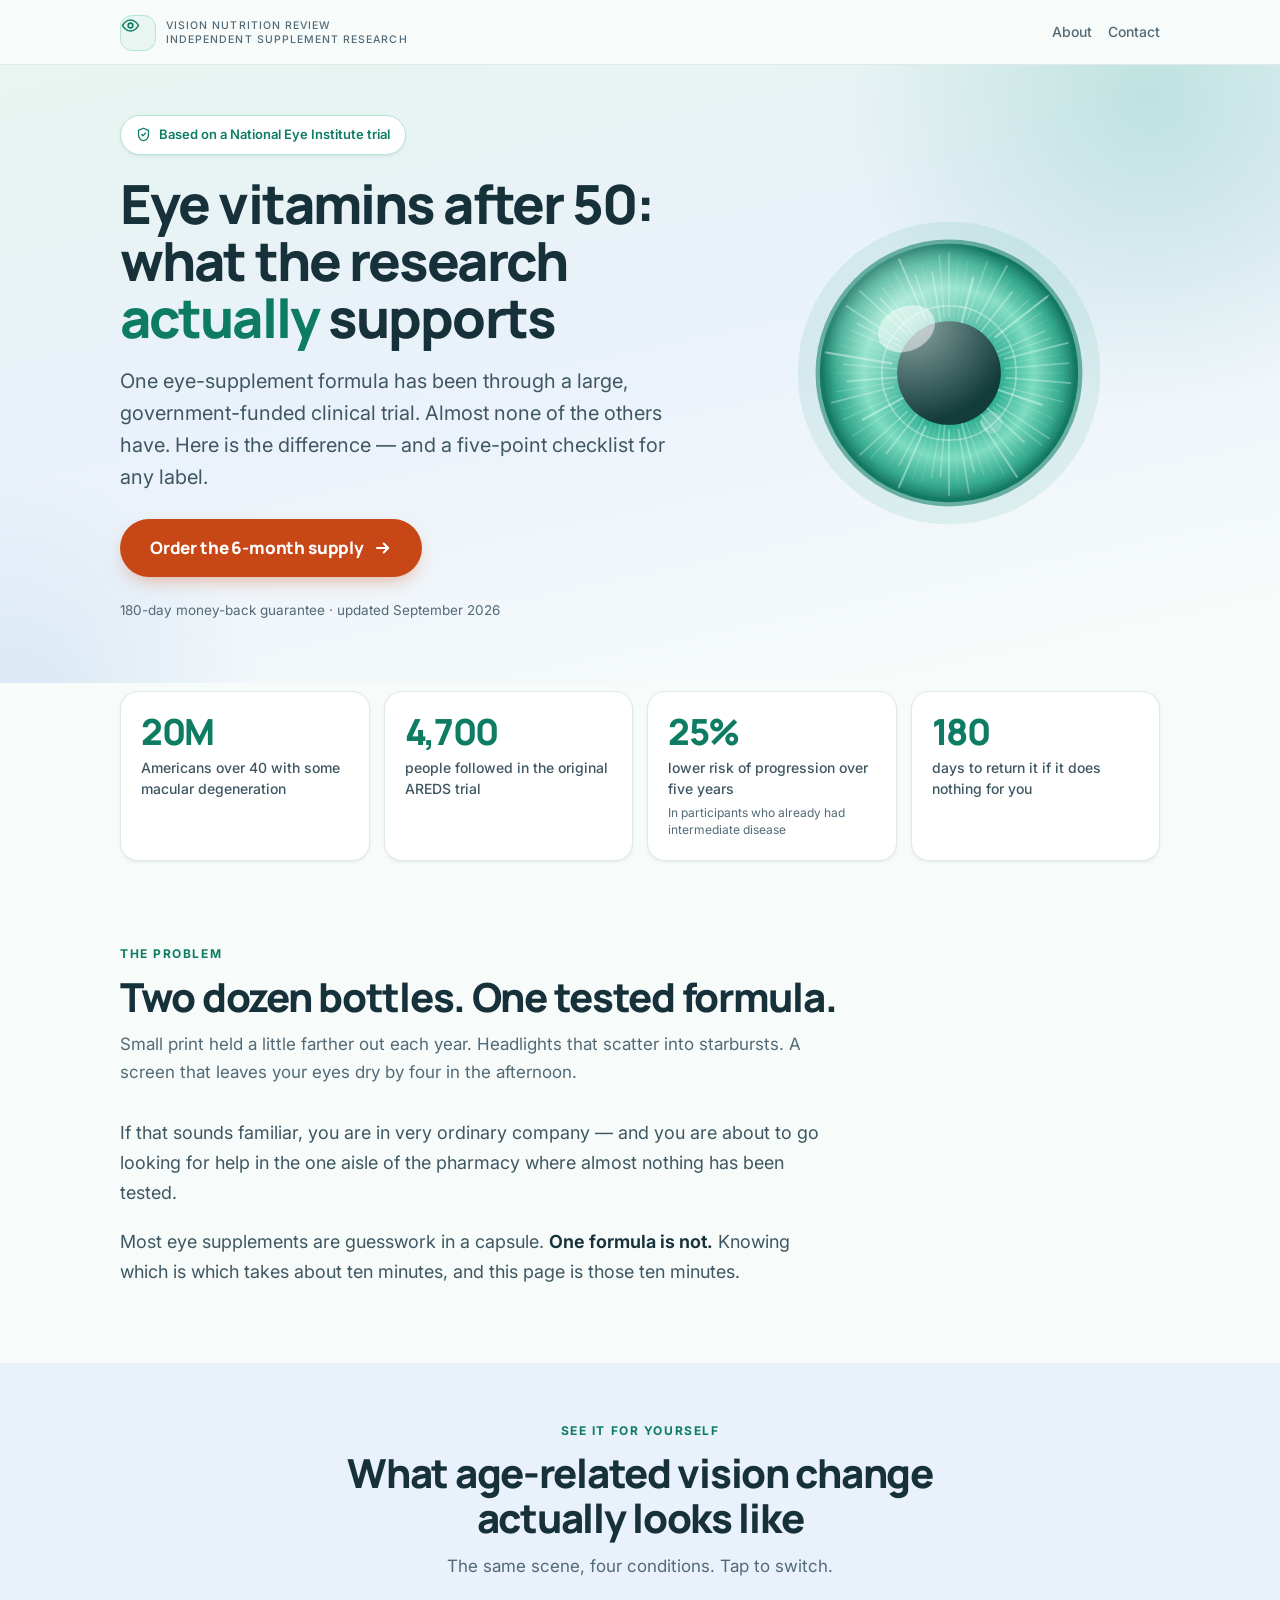
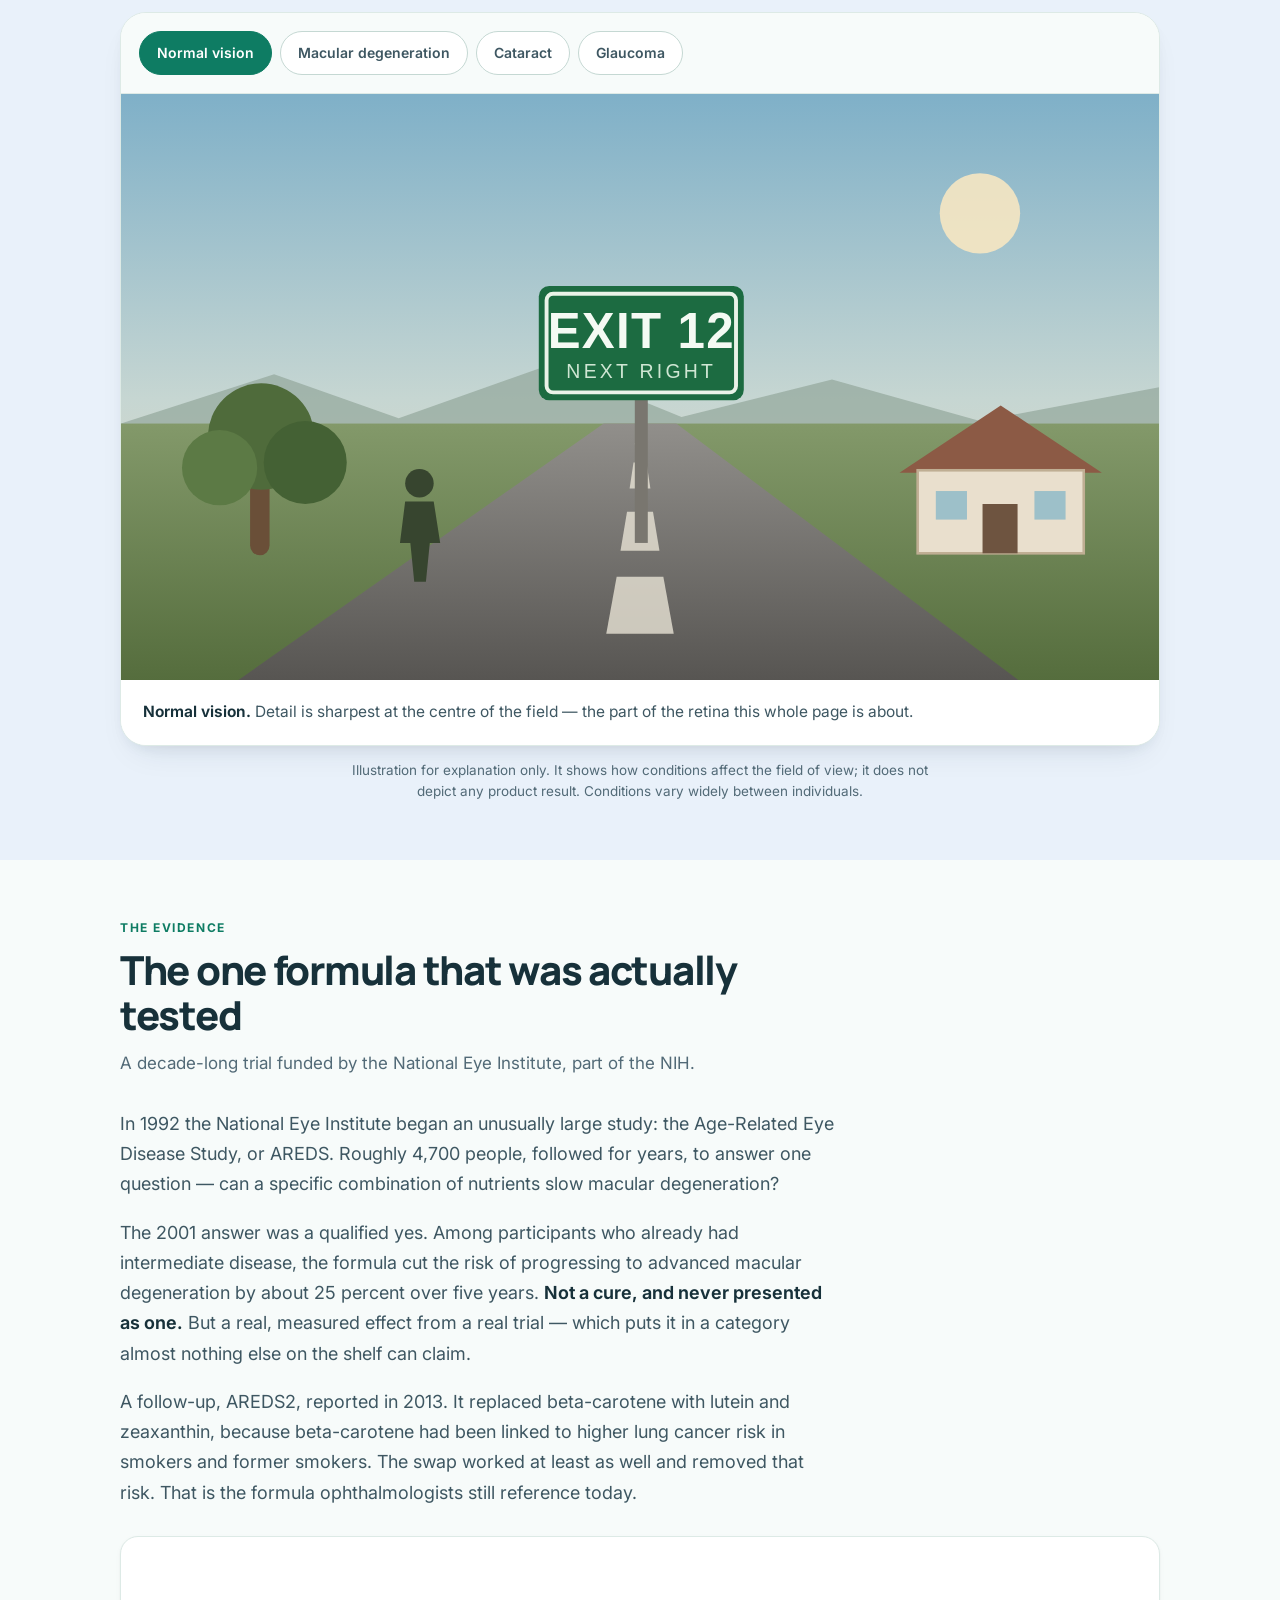
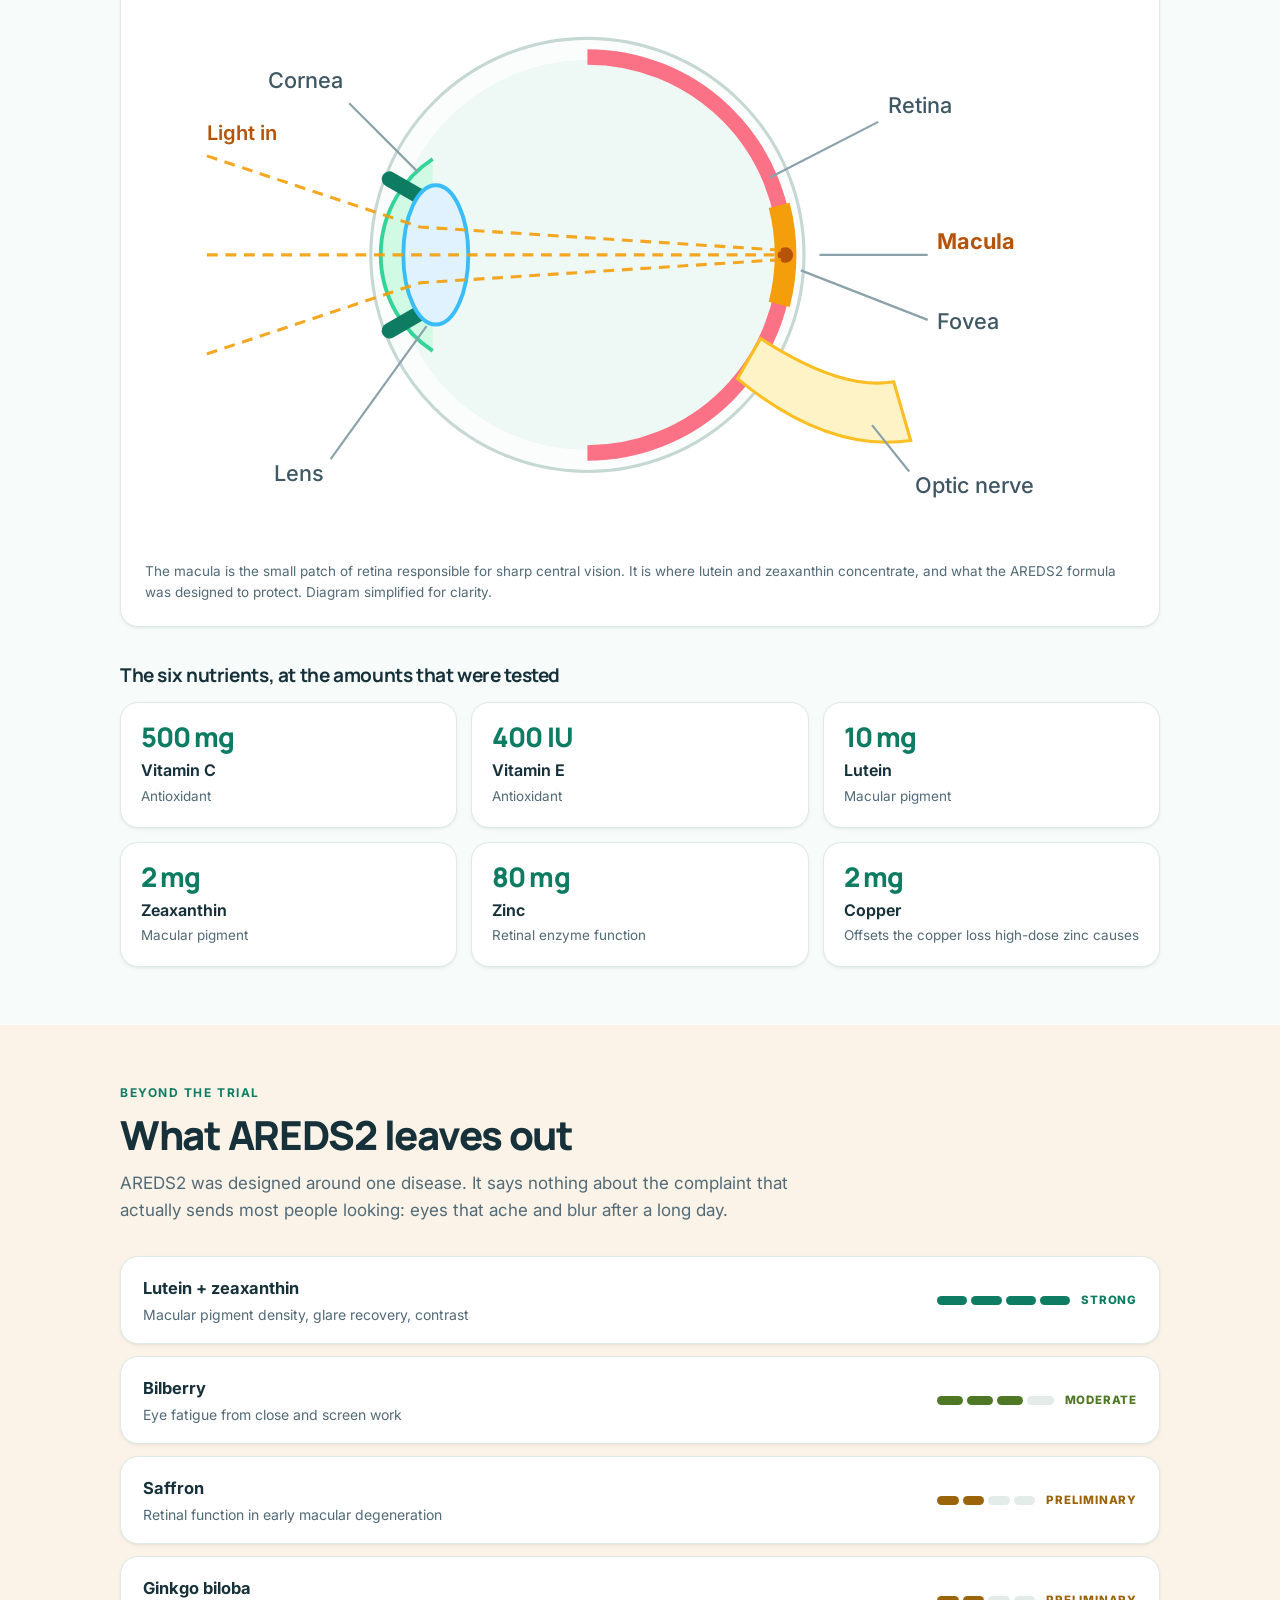
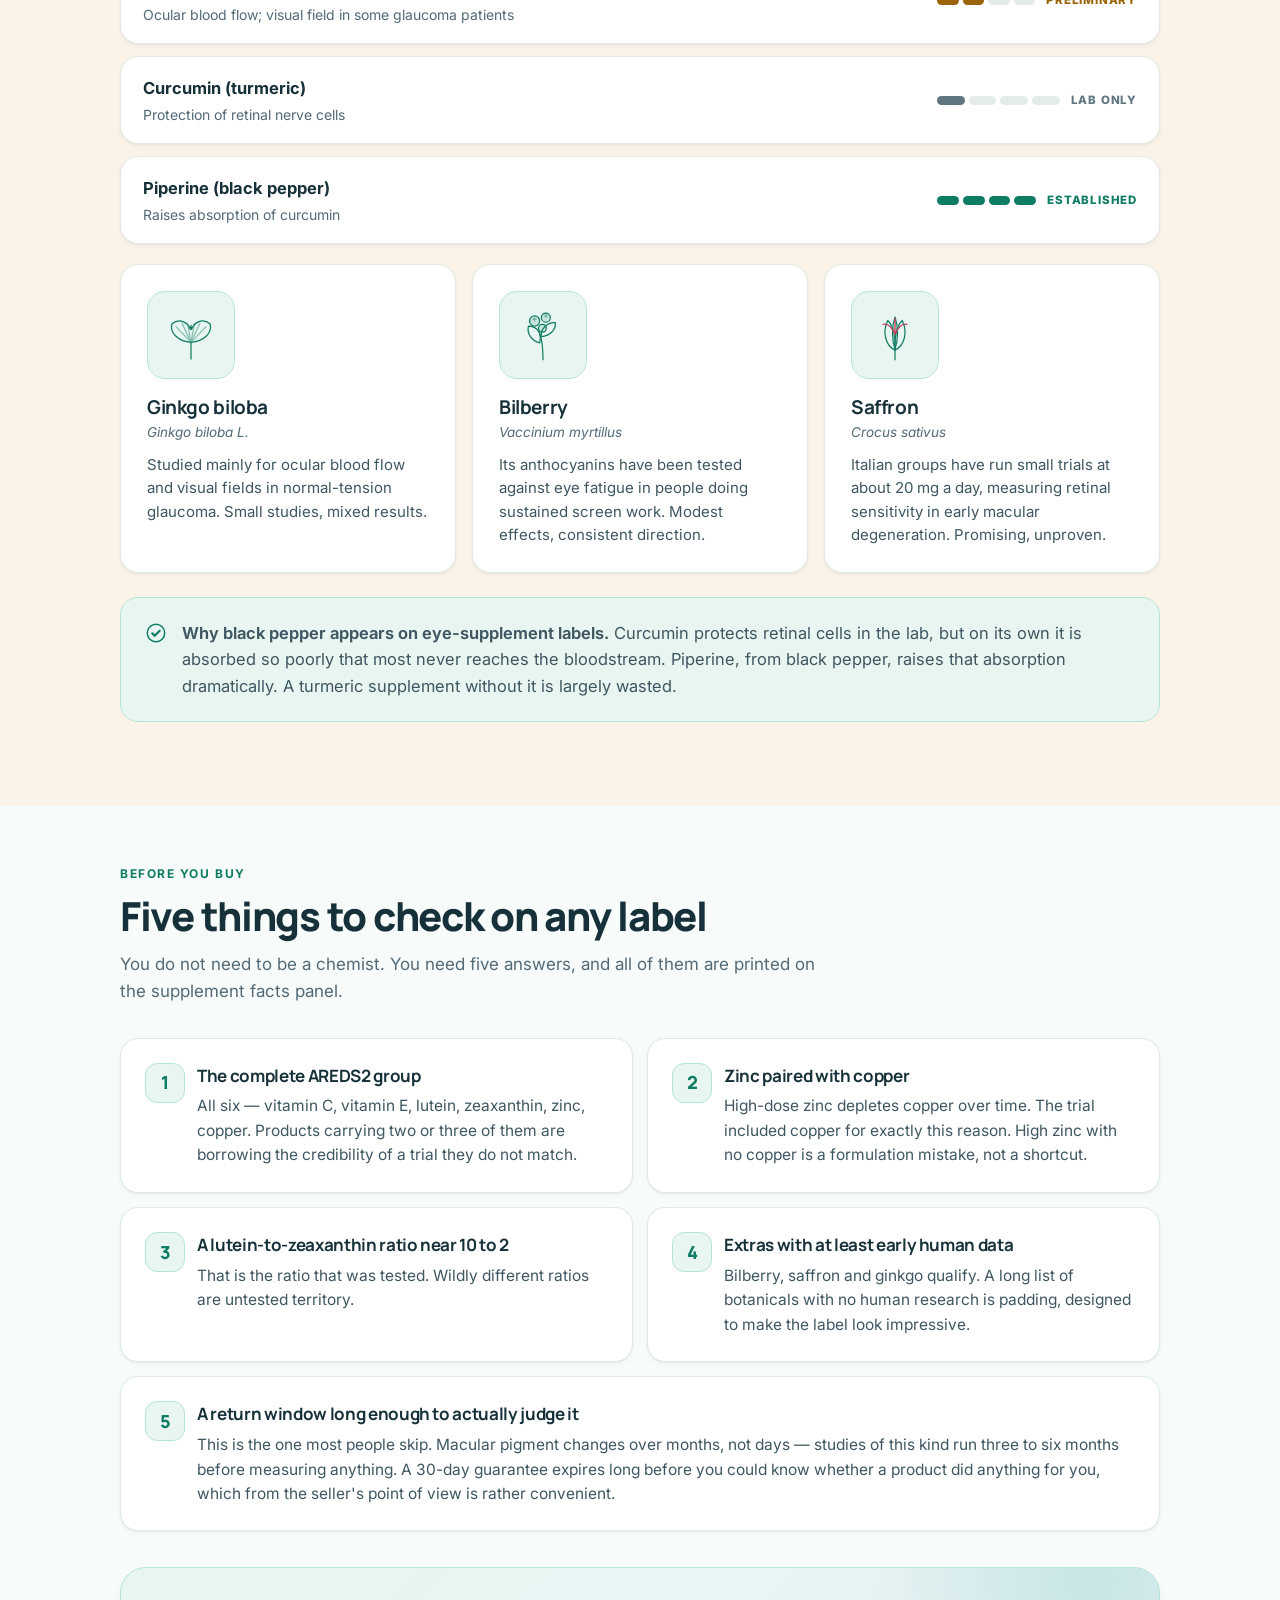
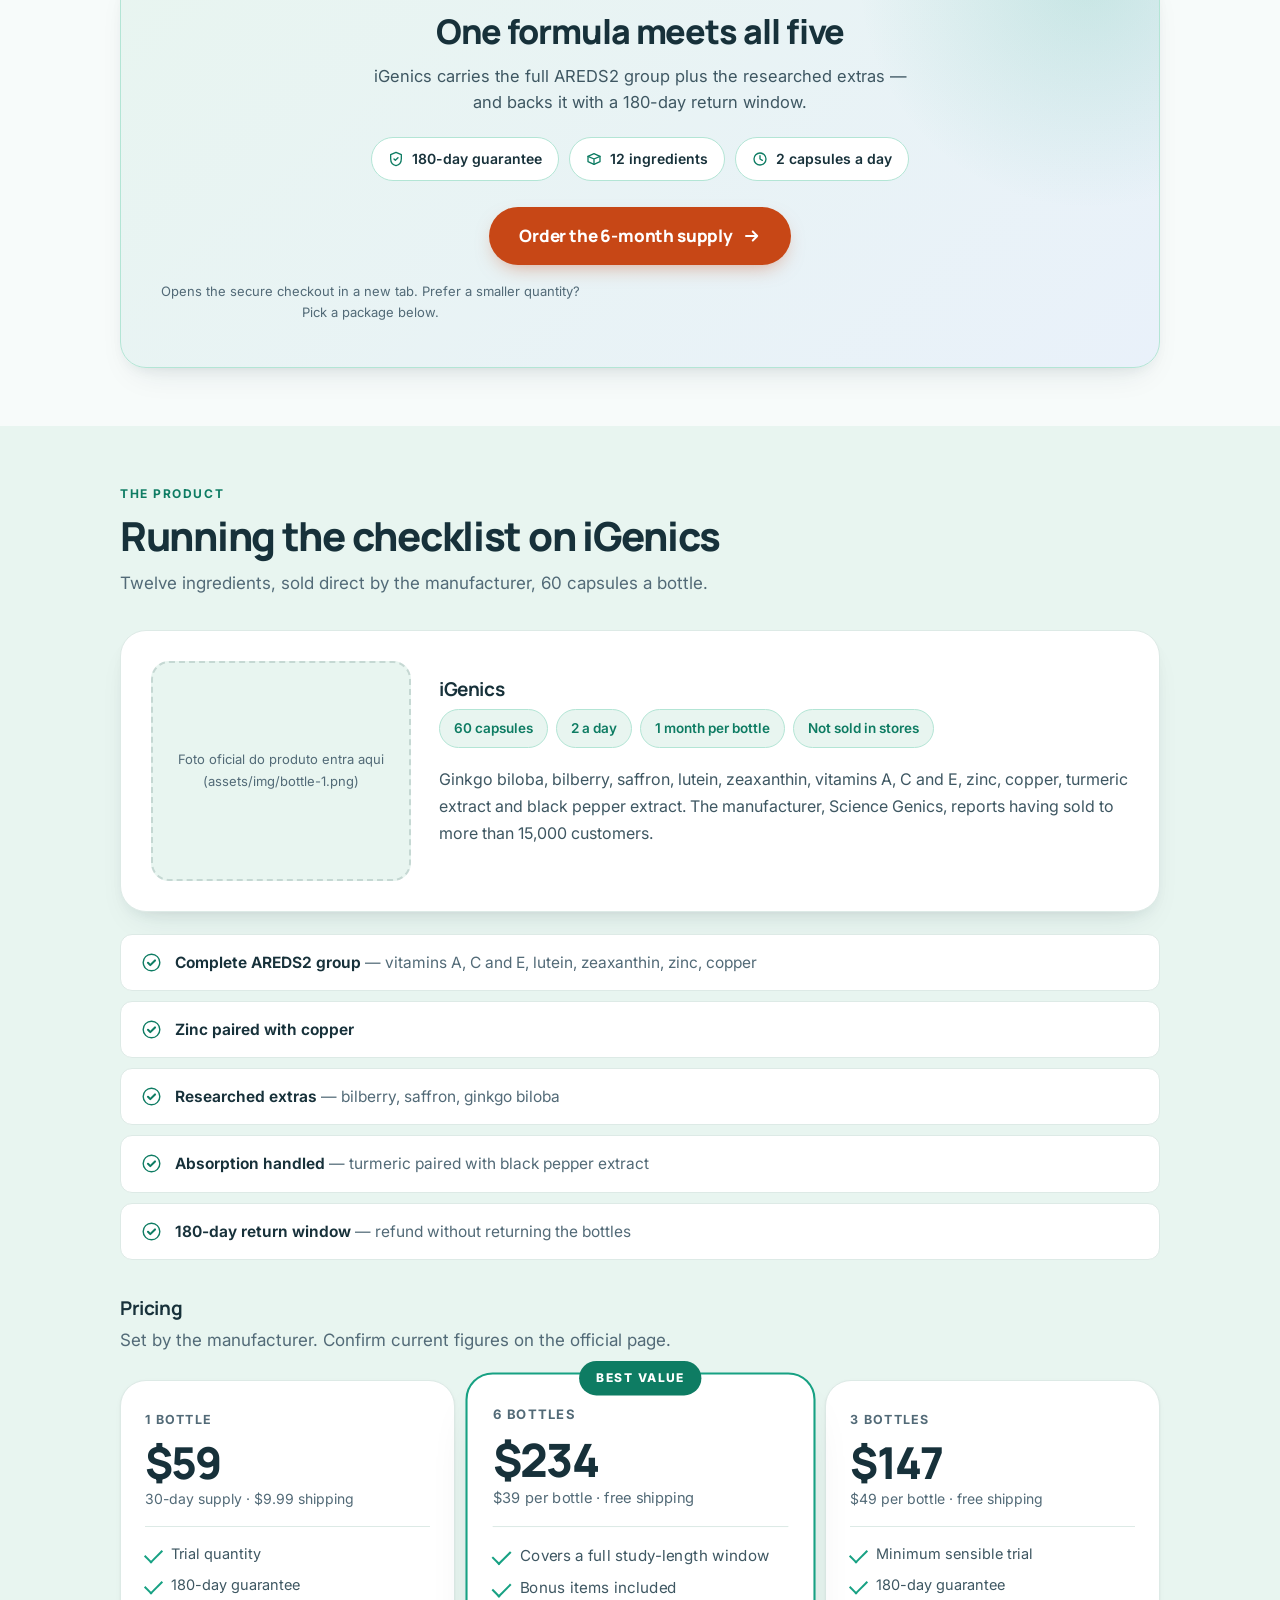
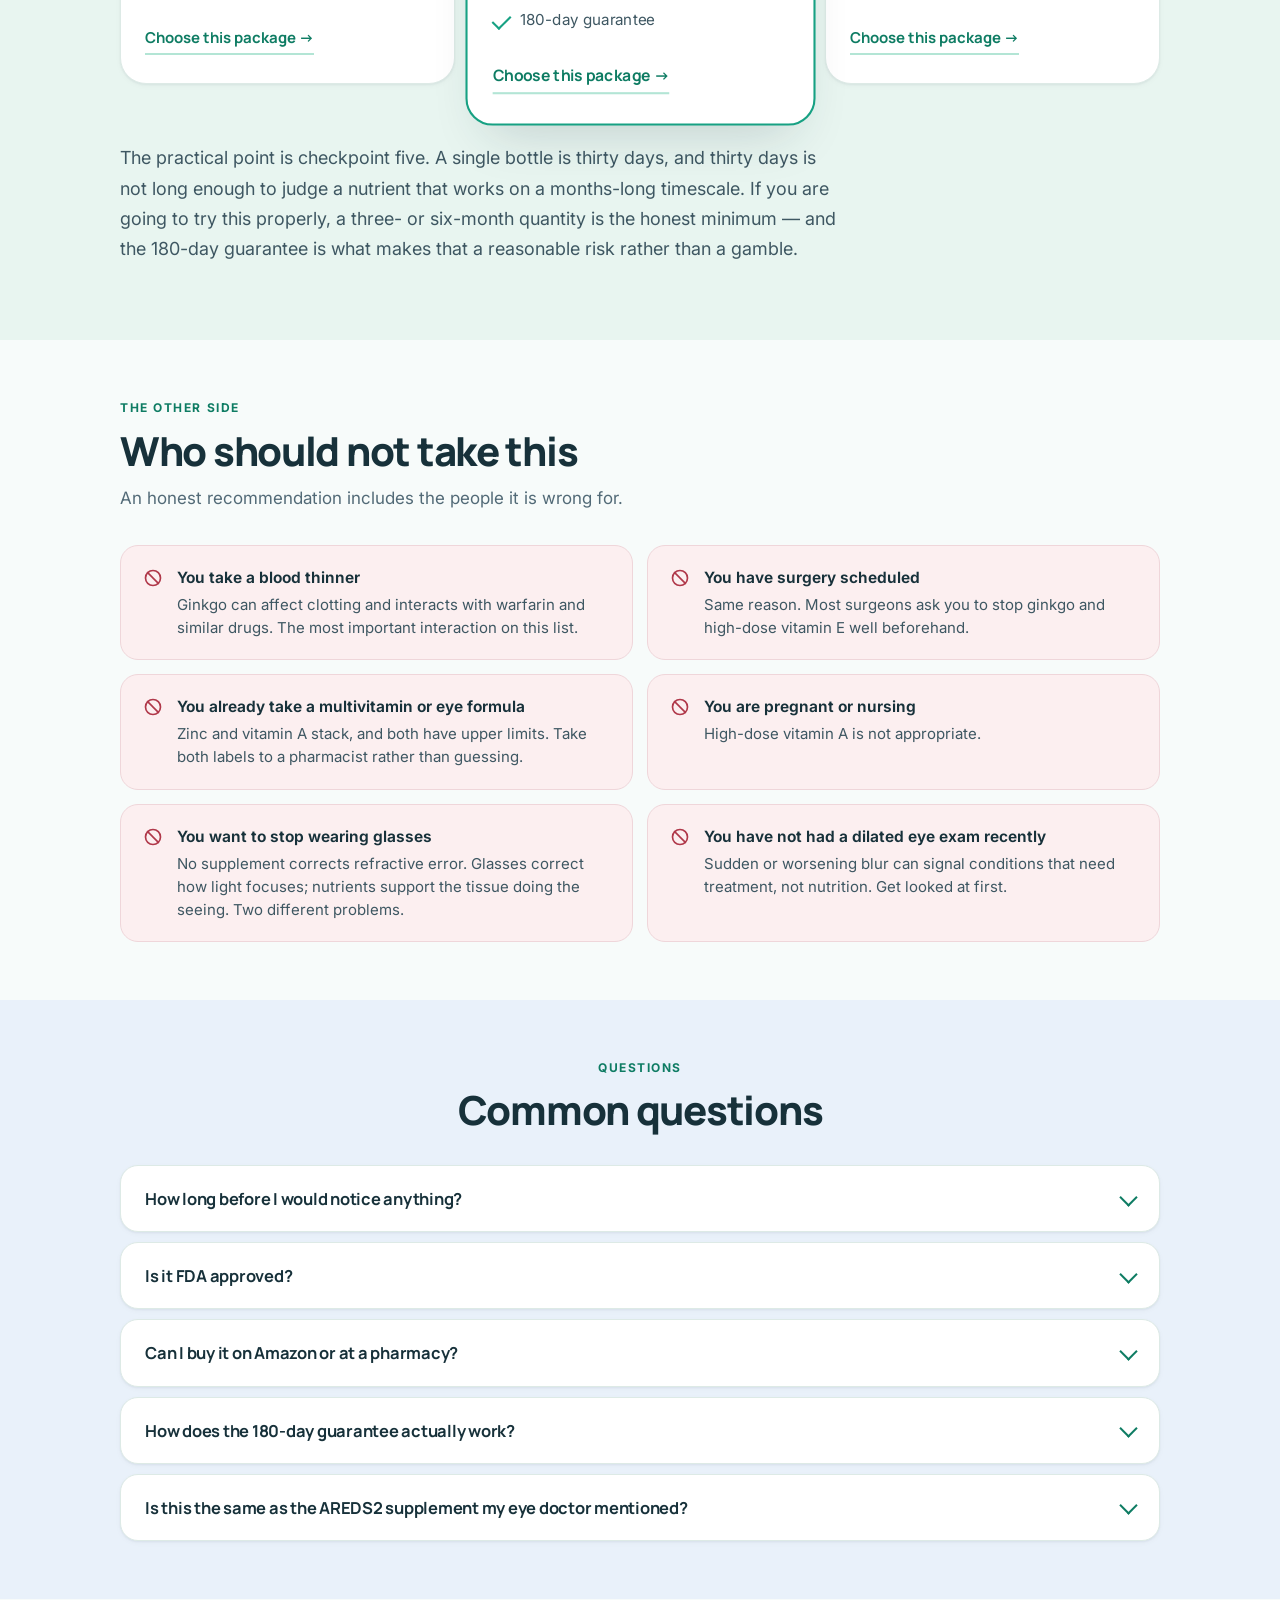
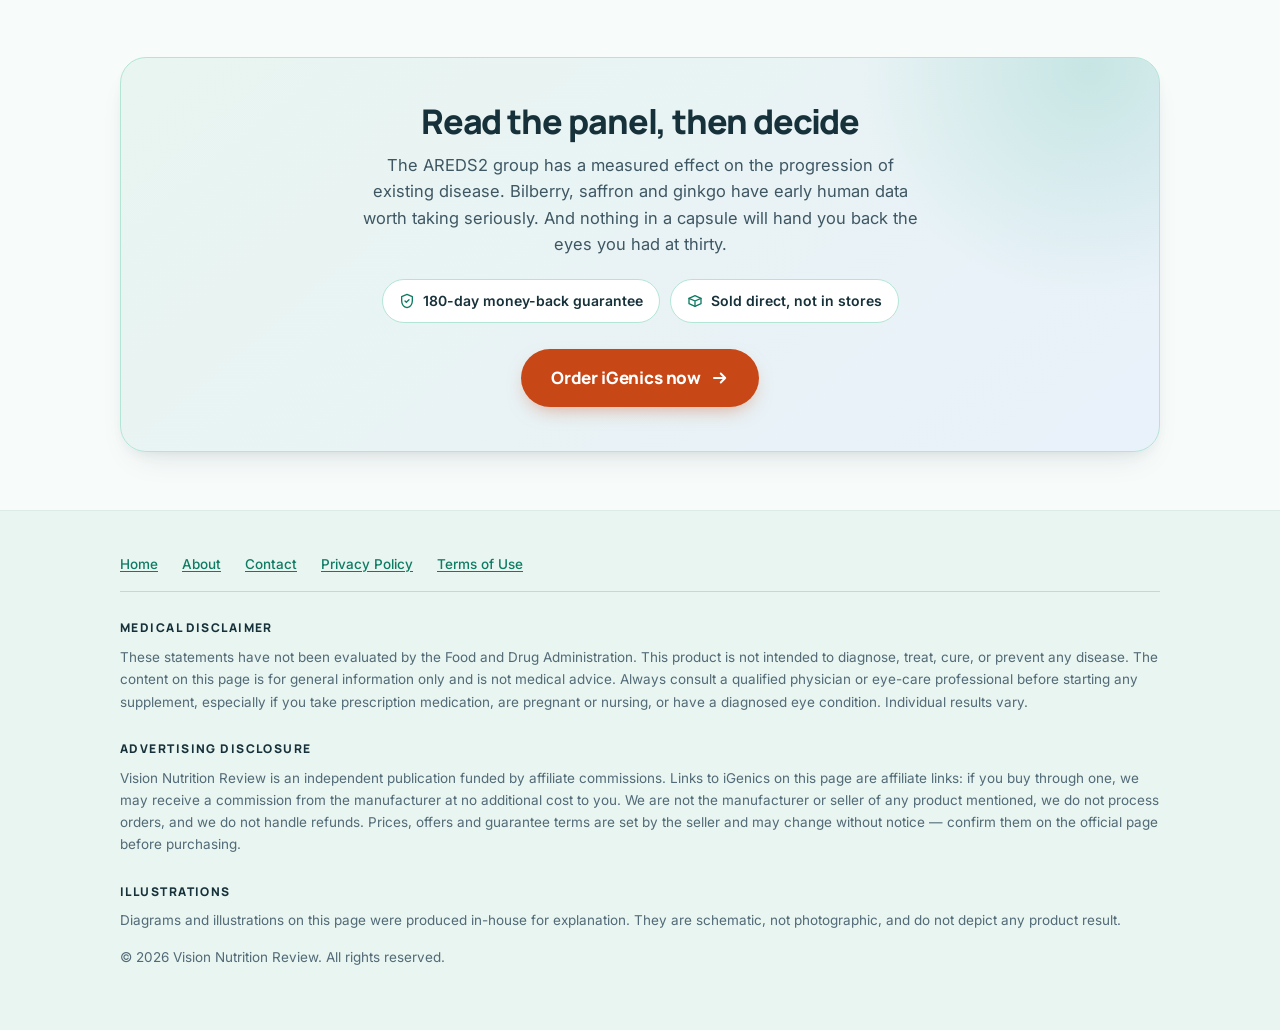
==== commit 5a3f4124: "Botoes vao direto ao formulario de pedido do Digistore24 Substitui o link da pagina de vendas pelo f" ====
--- a/index.html
+++ b/index.html
@@ -5,13 +5,13 @@
 <meta name="viewport" content="width=device-width, initial-scale=1">
 <title>Eye Vitamins After 50: What the Research Actually Supports | Vision Nutrition Review</title>
 <meta name="description" content="The AREDS2 formula is the only eye supplement ever tested in a large government-funded trial. Here is what it does, what it does not do, and how to read a label before you buy.">
-<link rel="canonical" href="https://visionnutritionreview.com/">
+<link rel="canonical" href="https://visioncaredaily.online/">
 <meta name="robots" content="index, follow, max-image-preview:large">
 
 <meta property="og:type" content="article">
 <meta property="og:title" content="Eye Vitamins After 50: What the Research Actually Supports">
 <meta property="og:description" content="One eye-supplement formula has been tested in a large government-funded trial. Most have not. Here is how to tell the difference.">
-<meta property="og:url" content="https://visionnutritionreview.com/">
+<meta property="og:url" content="https://visioncaredaily.online/">
 <meta property="og:site_name" content="Vision Nutrition Review">
 <meta name="twitter:card" content="summary_large_image">
 
@@ -40,7 +40,7 @@
   "dateModified": "2026-09-07",
   "author": { "@type": "Organization", "name": "Vision Nutrition Review" },
   "publisher": { "@type": "Organization", "name": "Vision Nutrition Review" },
-  "mainEntityOfPage": "https://visionnutritionreview.com/"
+  "mainEntityOfPage": "https://visioncaredaily.online/"
 }
 </script>
 </head>
@@ -105,8 +105,8 @@
         difference &mdash; and a five-point checklist for any label.</p>
 
         <div class="hero-actions">
-          <a class="btn" data-aff href="https://clearvisionbreakthrough.com/tsl.php#aff=StoreHome94" target="_blank" rel="nofollow sponsored noopener">
-            See the formula &amp; pricing <svg aria-hidden="true"><use href="#i-arrow"/></svg>
+          <a class="btn" data-aff data-pack="6-meses" href="https://www.digistore24.com/product/454005?aff=StoreHome94" target="_blank" rel="nofollow sponsored noopener">
+            Order the 6-month supply <svg aria-hidden="true"><use href="#i-arrow"/></svg>
           </a>
         </div>
 
@@ -625,10 +625,11 @@
         <li><svg aria-hidden="true"><use href="#i-box"/></svg> 12 ingredients</li>
         <li><svg aria-hidden="true"><use href="#i-clock"/></svg> 2 capsules a day</li>
       </ul>
-      <a class="btn" data-aff href="https://clearvisionbreakthrough.com/tsl.php#aff=StoreHome94" target="_blank" rel="nofollow sponsored noopener">
-        See the formula &amp; pricing <svg aria-hidden="true"><use href="#i-arrow"/></svg>
+      <a class="btn" data-aff data-pack="6-meses" href="https://www.digistore24.com/product/454005?aff=StoreHome94" target="_blank" rel="nofollow sponsored noopener">
+        Order the 6-month supply <svg aria-hidden="true"><use href="#i-arrow"/></svg>
       </a>
-      <p class="fineprint">Opens the manufacturer's official page in a new tab.</p>
+      <p class="fineprint">Opens the secure checkout in a new tab. Prefer a smaller quantity?
+      Pick a package below.</p>
     </div>
   </div>
 </section>
@@ -708,6 +709,7 @@
           <li>Trial quantity</li>
           <li>180-day guarantee</li>
         </ul>
+        <a class="price-pick" data-aff data-pack="1-mes" href="https://www.digistore24.com/product/454003?aff=StoreHome94" target="_blank" rel="nofollow sponsored noopener">Choose this package &rarr;</a>
       </div>
 
       <div class="price best">
@@ -721,6 +723,7 @@
           <li>Bonus items included</li>
           <li>180-day guarantee</li>
         </ul>
+        <a class="price-pick" data-aff data-pack="6-meses" href="https://www.digistore24.com/product/454005?aff=StoreHome94" target="_blank" rel="nofollow sponsored noopener">Choose this package &rarr;</a>
       </div>
 
       <div class="price">
@@ -732,6 +735,7 @@
           <li>Minimum sensible trial</li>
           <li>180-day guarantee</li>
         </ul>
+        <a class="price-pick" data-aff data-pack="3-meses" href="https://www.digistore24.com/product/454004?aff=StoreHome94" target="_blank" rel="nofollow sponsored noopener">Choose this package &rarr;</a>
       </div>
     </div>
 
@@ -823,8 +827,8 @@
         <li><svg aria-hidden="true"><use href="#i-shield"/></svg> 180-day money-back guarantee</li>
         <li><svg aria-hidden="true"><use href="#i-box"/></svg> Sold direct, not in stores</li>
       </ul>
-      <a class="btn" data-aff href="https://clearvisionbreakthrough.com/tsl.php#aff=StoreHome94" target="_blank" rel="nofollow sponsored noopener">
-        See iGenics &mdash; formula, pricing, guarantee <svg aria-hidden="true"><use href="#i-arrow"/></svg>
+      <a class="btn" data-aff data-pack="6-meses" href="https://www.digistore24.com/product/454005?aff=StoreHome94" target="_blank" rel="nofollow sponsored noopener">
+        Order iGenics now <svg aria-hidden="true"><use href="#i-arrow"/></svg>
       </a>
     </div>
   </div>
@@ -868,25 +872,46 @@
 
 <script>
 /* =====================================================================
-   CONFIGURAÇÃO - ÚNICO LUGAR PARA TROCAR O LINK DE AFILIADO
-   Troque a linha abaixo e todos os botões passam a usar o novo link.
-   Os botões já trazem o link no HTML como reserva (visitante com
-   JavaScript desligado), então troque também no HTML com "localizar e
-   substituir" para os dois ficarem iguais.
+   CONFIGURAÇÃO - ÚNICO LUGAR PARA MEXER NOS LINKS DE COMPRA
+   ---------------------------------------------------------------------
+   Os botões vão DIRETO para o formulário de pedido do Digistore24, e não
+   mais para a página de vendas do produtor.
+
+   O formato abaixo não foi inventado: foi extraído da própria função
+   digistoreAppendAffiliateToUrl() da página do produtor, que é quem monta
+   o link quando alguém clica em "Add To Cart" lá.
+
+   Para voltar atrás e mandar de novo para a página de vendas, basta
+   trocar PAGINA_DE_VENDAS por true.
    ===================================================================== */
-var AFFILIATE_URL = "https://clearvisionbreakthrough.com/tsl.php#aff=StoreHome94";
+var AFFILIATE_ID = "StoreHome94";
+
+var PRODUTOS = {
+  "1-mes":   "454003",   //  $59  - 1 pote
+  "3-meses": "454004",   // $147  - 3 potes
+  "6-meses": "454005"    // $234  - 6 potes
+};
+
+var PAGINA_DE_VENDAS = false;
+var URL_PAGINA_DE_VENDAS = "https://clearvisionbreakthrough.com/tsl.php#aff=" + AFFILIATE_ID;
+
+function linkDeCompra(pacote) {
+  if (PAGINA_DE_VENDAS) { return URL_PAGINA_DE_VENDAS; }
+  var id = PRODUTOS[pacote] || PRODUTOS["6-meses"];
+  return "https://www.digistore24.com/product/" + id + "?aff=" + AFFILIATE_ID;
+}
 
 (function () {
   "use strict";
 
-  /* ---- links de afiliado + evento de conversão ---- */
+  /* ---- links de compra + evento de conversão ---- */
   Array.prototype.forEach.call(document.querySelectorAll("a[data-aff]"), function (a) {
-    a.setAttribute("href", AFFILIATE_URL);
+    a.setAttribute("href", linkDeCompra(a.getAttribute("data-pack")));
     a.addEventListener("click", function () {
       if (typeof window.gtag === "function") {
         window.gtag("event", "affiliate_click", {
           event_category: "outbound",
-          event_label: "igenics"
+          event_label: a.getAttribute("data-pack") || "6-meses"
         });
       }
     });
--- a/assets/style.css
+++ b/assets/style.css
@@ -506,6 +506,16 @@
 .price .per { font-size: 14px; color: var(--muted); margin-bottom: 16px; padding-bottom: 16px; border-bottom: 1px solid var(--line); }
 .price ul { font-size: 14.5px; padding: 0; margin: 0; list-style: none; }
 .price li { margin-bottom: 10px; padding-left: 26px; position: relative; line-height: 1.45; color: var(--ink-2); }
+/* Link de escolha do pacote. É link de texto, não botão laranja —
+   os únicos três botões laranja da página são topo, meio e rodapé. */
+.price-pick {
+  display: inline-block; margin-top: 20px;
+  font-family: var(--display); font-weight: 700; font-size: 15px;
+  color: var(--brand); text-decoration: none;
+  border-bottom: 2px solid var(--brand-soft); padding-bottom: 3px;
+  transition: border-color .15s;
+}
+.price-pick:hover, .price-pick:focus { border-bottom-color: var(--brand); }
 .price li::before {
   content: ""; position: absolute; left: 0; top: 6px;
   width: 15px; height: 8px; border-left: 2.5px solid var(--brand-mid); border-bottom: 2.5px solid var(--brand-mid);
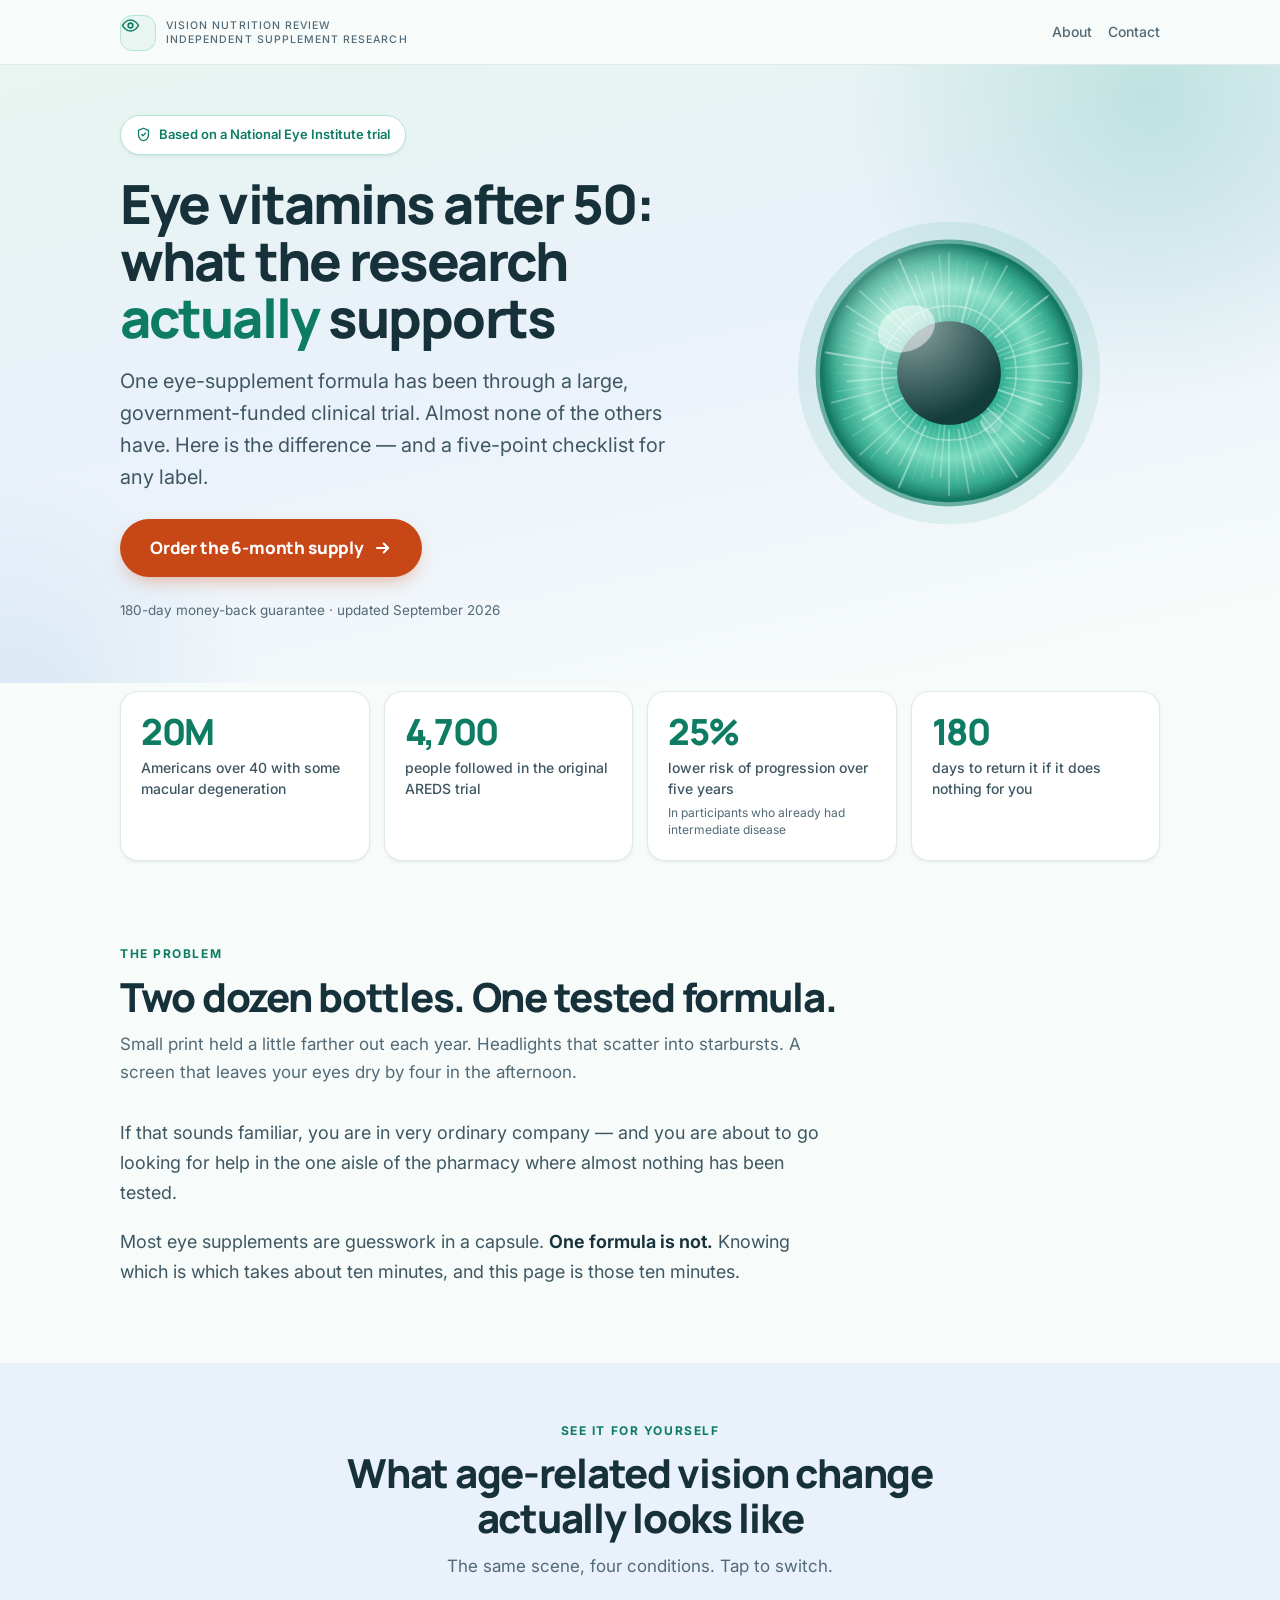
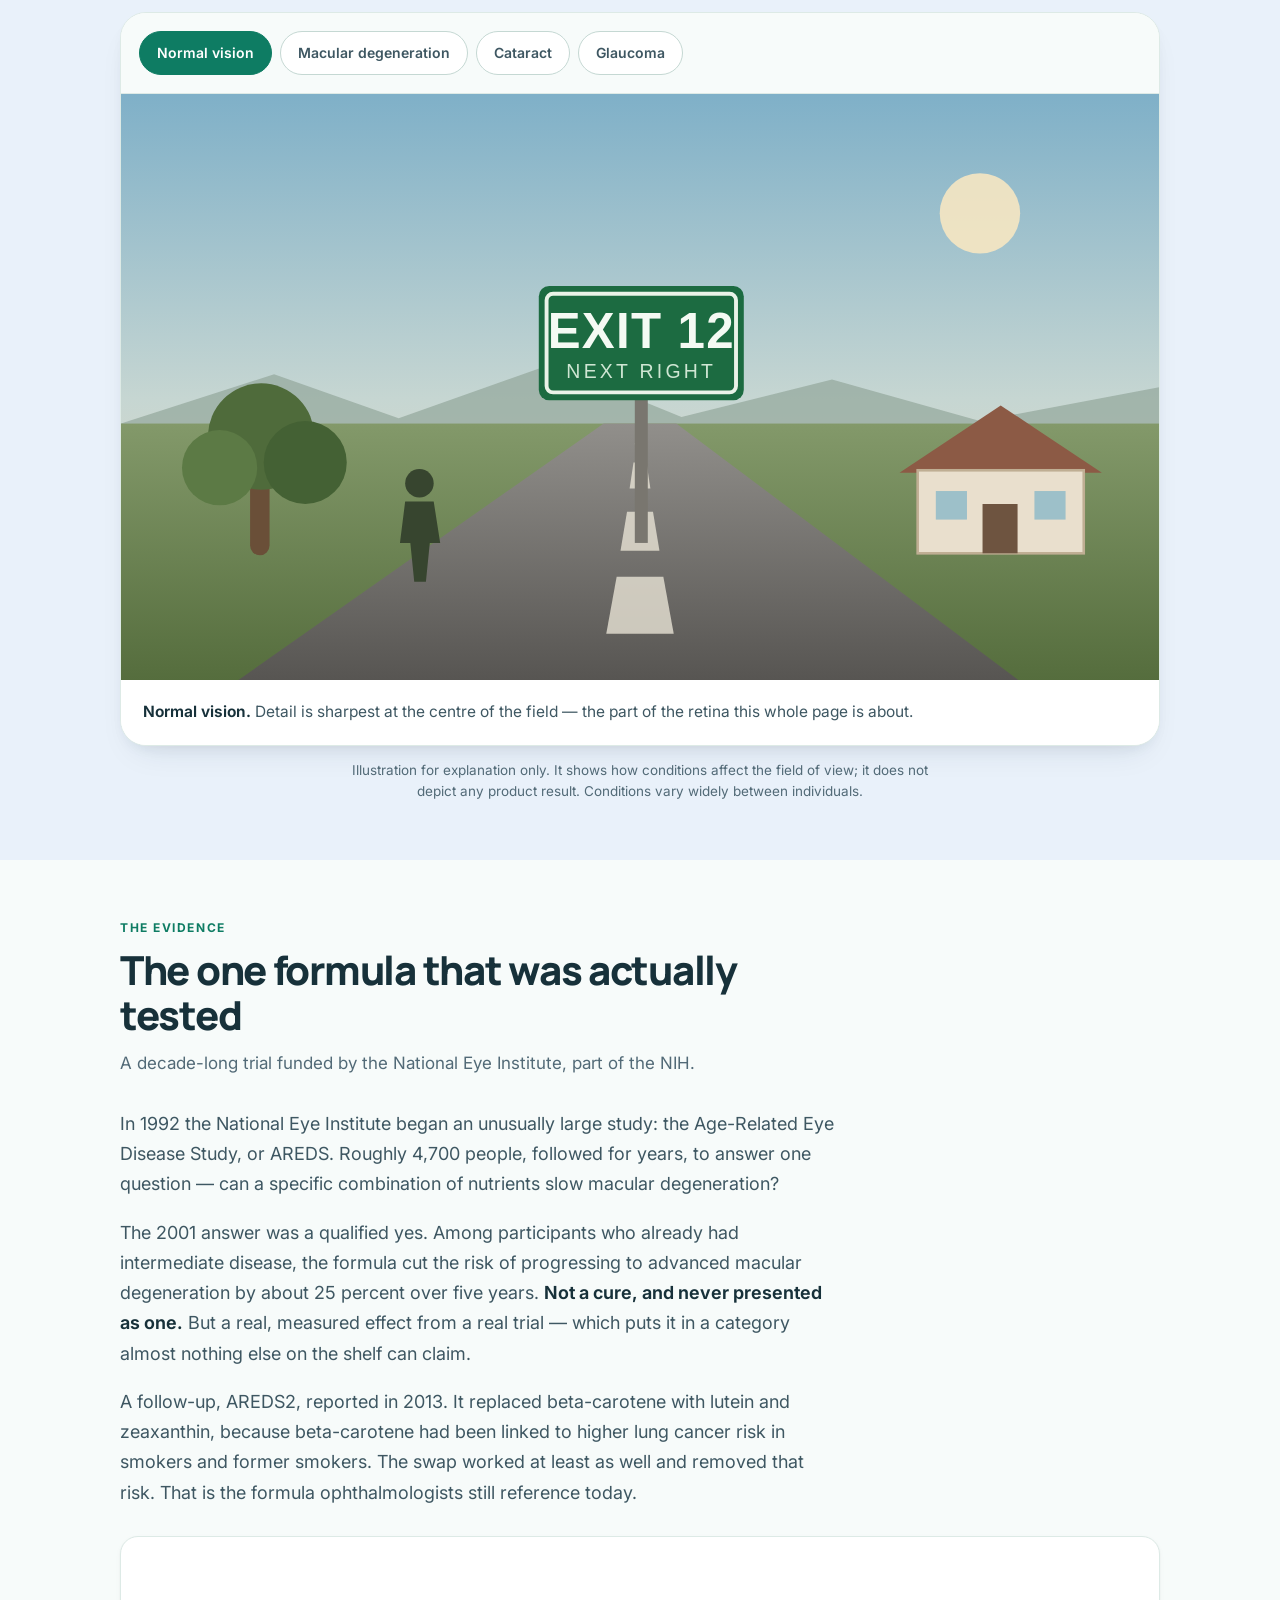
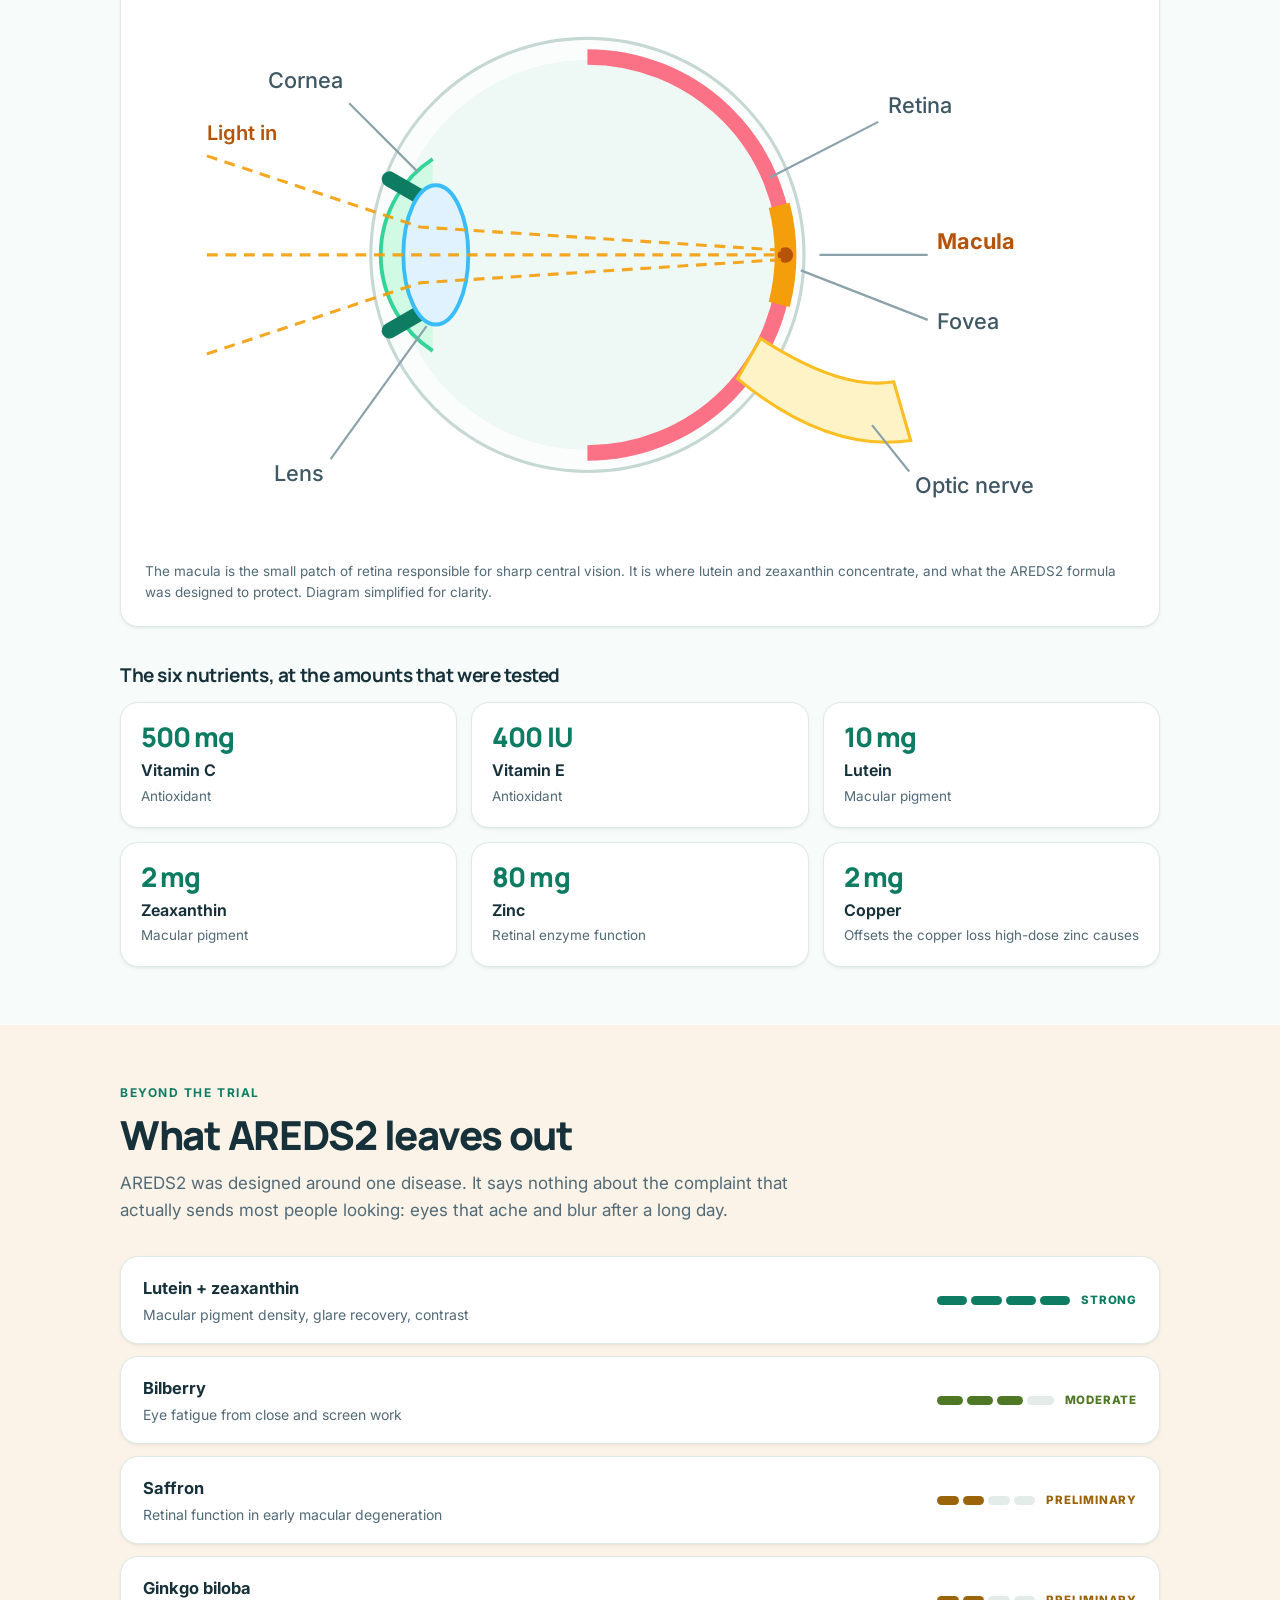
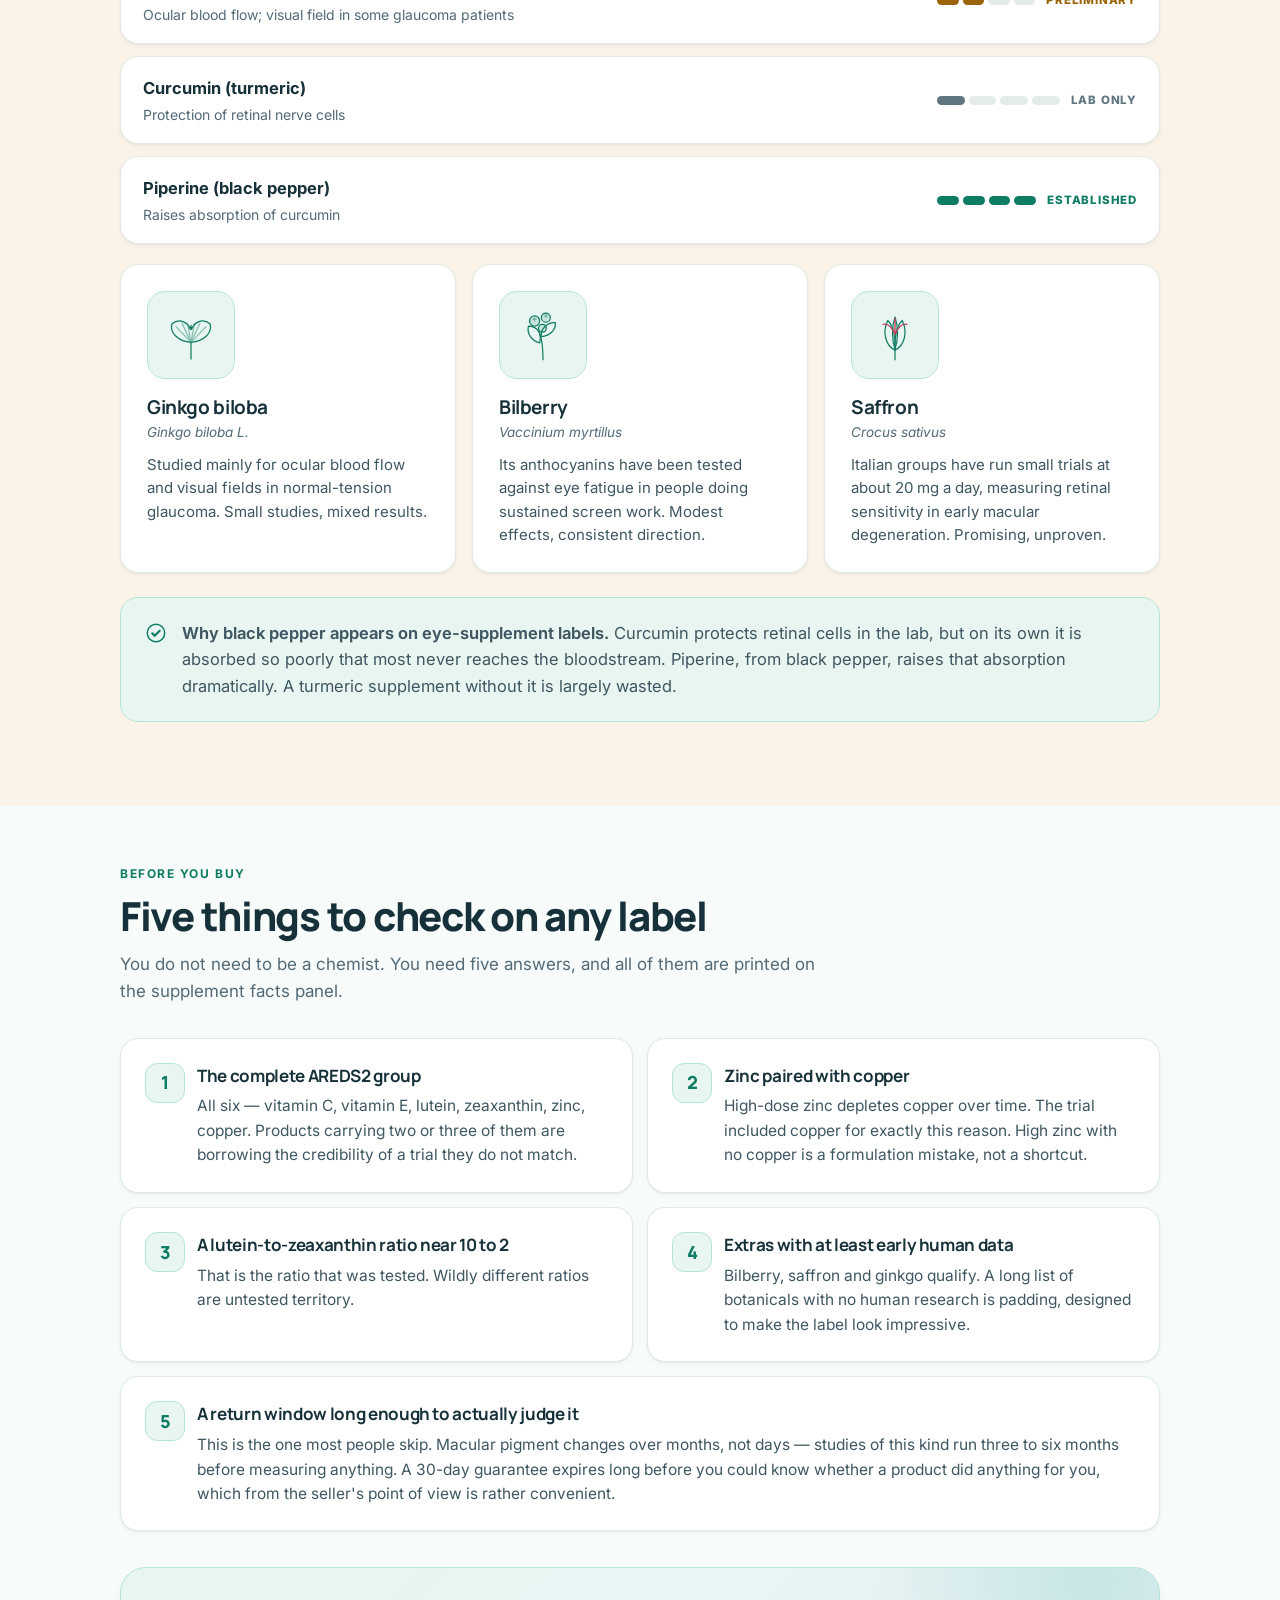
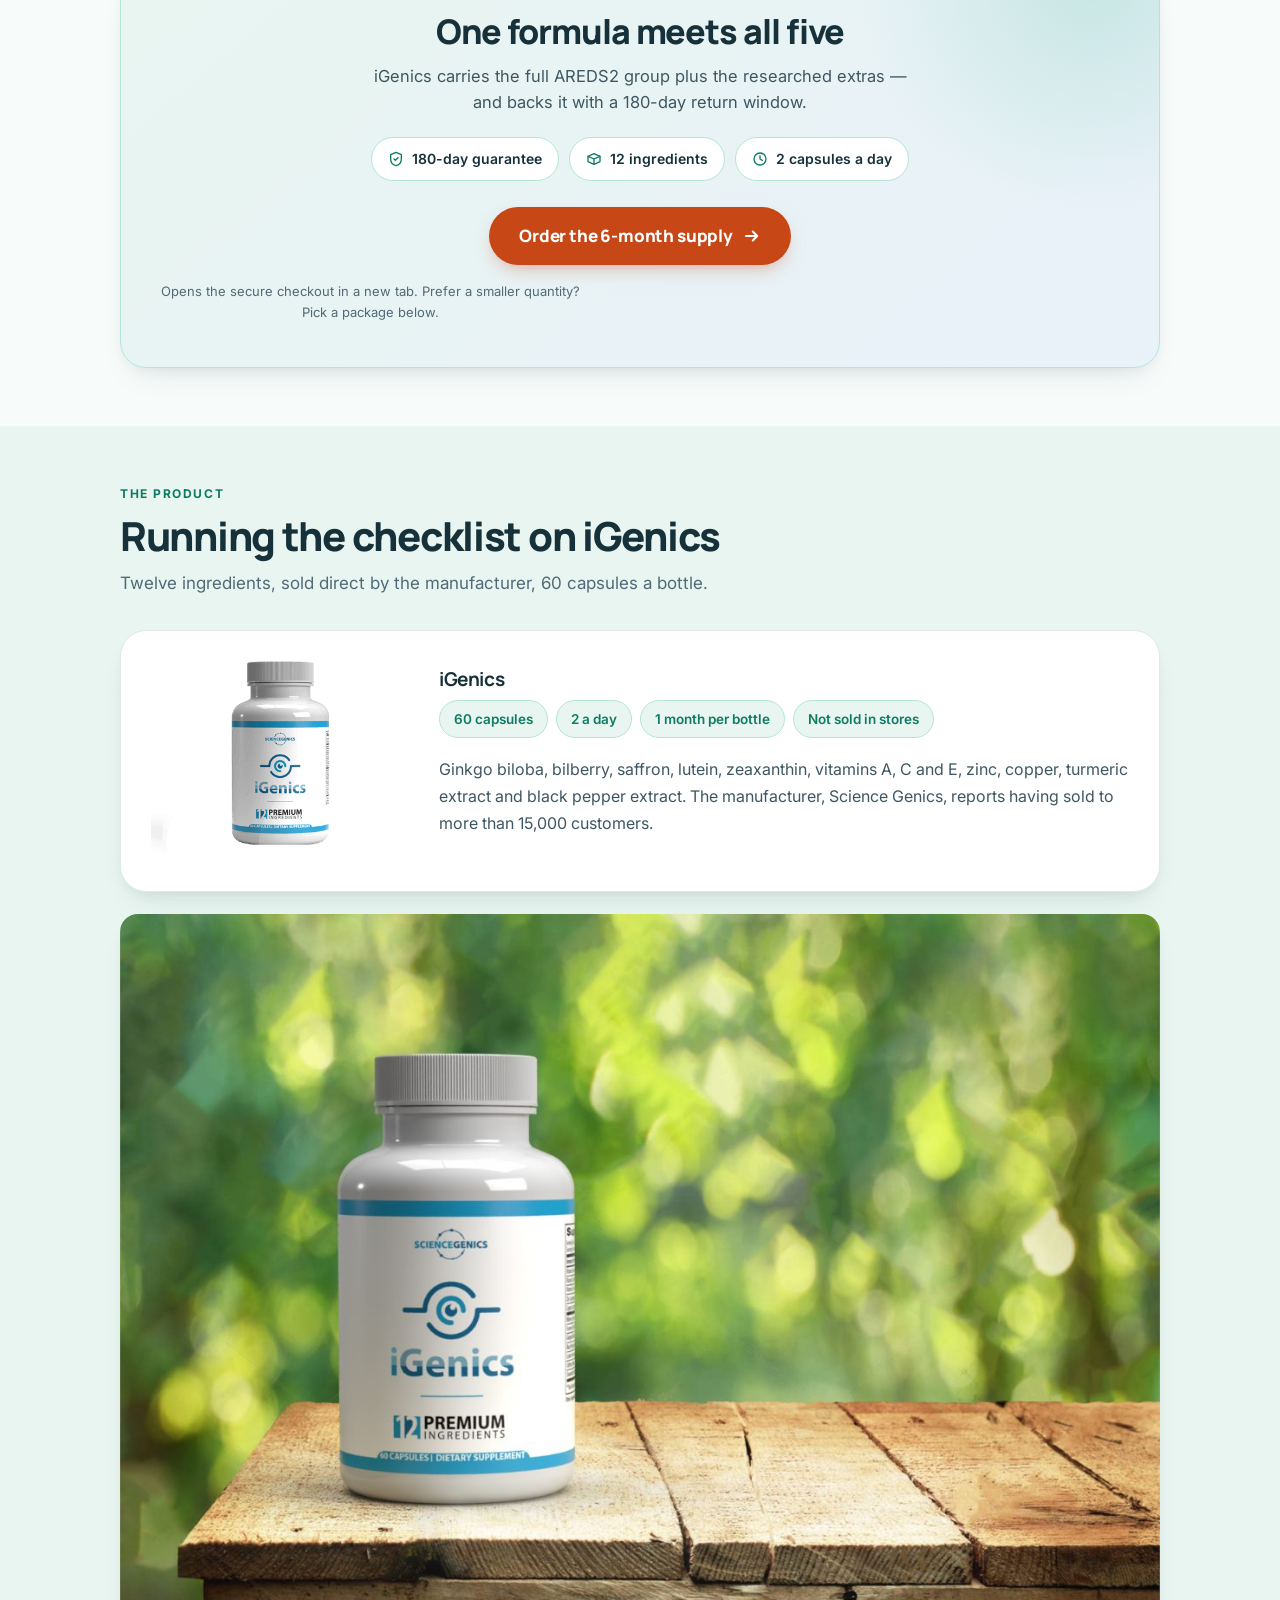
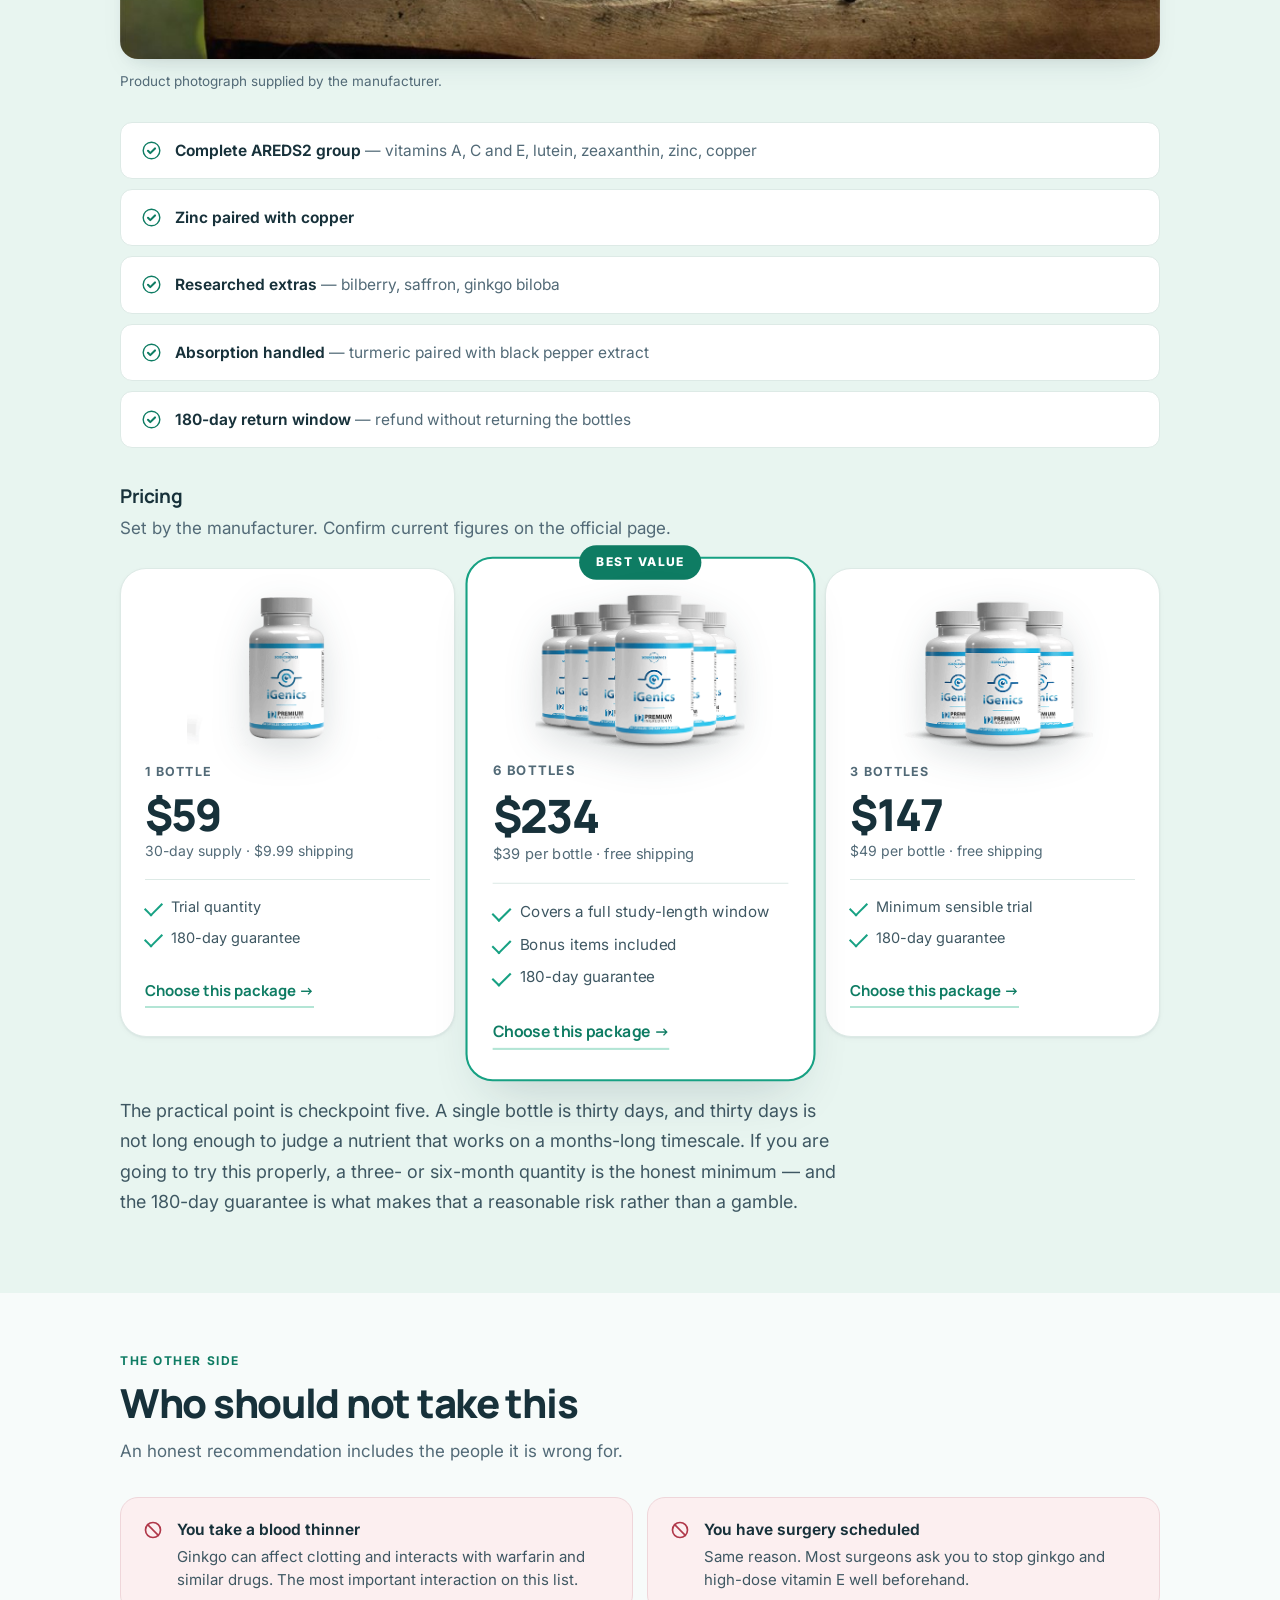
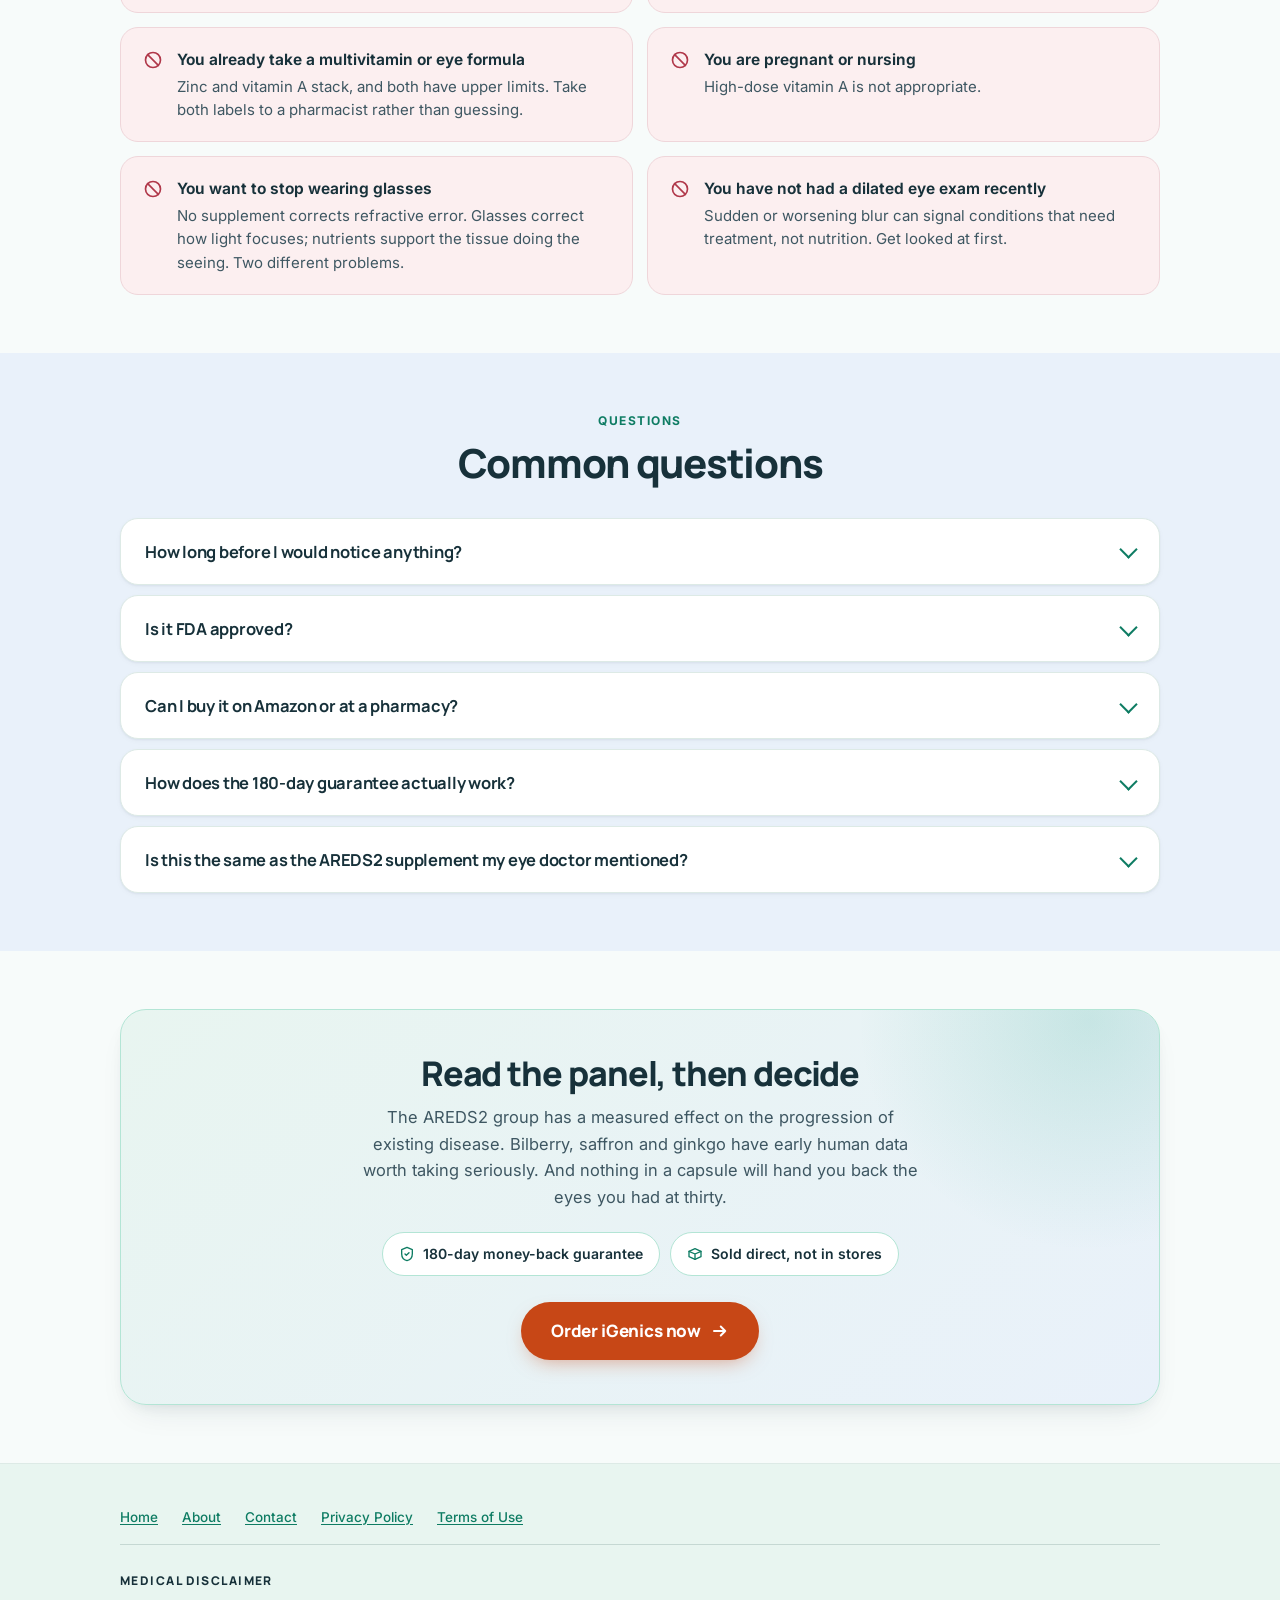
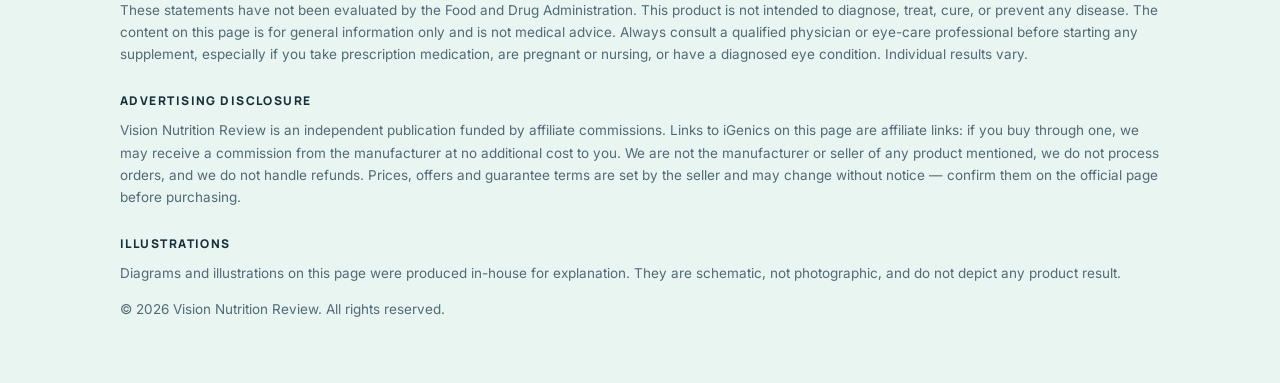
==== commit fe799f82: "Adiciona as fotos oficiais do produto Imagens baixadas dos criativos aprovados da area de afiliados," ====
--- a/index.html
+++ b/index.html
@@ -658,7 +658,7 @@
            <img src="assets/img/igenics.jpg" alt="iGenics supplement bottle" width="400" height="400">
            =================================================================== -->
       <div>
-        <img data-optional src="assets/img/bottle-1.png" alt="A bottle of iGenics">
+        <img data-optional decoding="async" width="426" height="329" src="assets/img/bottle-1.png" alt="A bottle of iGenics">
         <div class="ps-empty" data-fallback>Foto oficial do produto entra aqui<br>(assets/img/bottle-1.png)</div>
       </div>
 
@@ -681,10 +681,13 @@
          propósito: este site é independente e não pode parecer a página
          oficial da marca. -->
     <figure class="img-slot brand-shot">
-      <img data-optional src="assets/img/banner.jpg"
-           alt="Manufacturer's promotional image for iGenics">
-      <figcaption>Promotional image supplied by the manufacturer. Claims shown in it are the
-      manufacturer's, not ours.</figcaption>
+      <!-- Sem loading="lazy" de proposito: as imagens opcionais ficam com
+           display:none ate carregar, e imagem escondida nunca fica "perto da
+           tela", entao o lazy nunca dispara e a imagem nao aparece nunca. -->
+      <img data-optional decoding="async" width="1200" height="859"
+           src="assets/img/banner.jpg"
+           alt="A bottle of iGenics on a wooden table outdoors">
+      <figcaption>Product photograph supplied by the manufacturer.</figcaption>
     </figure>
 
     <ul class="match" style="margin-top:22px">
@@ -701,7 +704,7 @@
 
     <div class="price-grid">
       <div class="price">
-        <img class="price-shot" data-optional src="assets/img/bottle-1.png" alt="One bottle of iGenics">
+        <img class="price-shot" data-optional decoding="async" width="426" height="329" src="assets/img/bottle-1.png" alt="One bottle of iGenics">
         <div class="tier">1 bottle</div>
         <div class="amt">$59</div>
         <div class="per">30-day supply &middot; $9.99 shipping</div>
@@ -714,7 +717,7 @@
 
       <div class="price best">
         <span class="flag">Best value</span>
-        <img class="price-shot" data-optional src="assets/img/bottle-6.png" alt="Six bottles of iGenics">
+        <img class="price-shot" data-optional decoding="async" width="426" height="329" src="assets/img/bottle-6.png" alt="Six bottles of iGenics">
         <div class="tier">6 bottles</div>
         <div class="amt">$234</div>
         <div class="per">$39 per bottle &middot; free shipping</div>
@@ -727,7 +730,7 @@
       </div>
 
       <div class="price">
-        <img class="price-shot" data-optional src="assets/img/bottle-3.png" alt="Three bottles of iGenics">
+        <img class="price-shot" data-optional decoding="async" width="426" height="329" src="assets/img/bottle-3.png" alt="Three bottles of iGenics">
         <div class="tier">3 bottles</div>
         <div class="amt">$147</div>
         <div class="per">$49 per bottle &middot; free shipping</div>
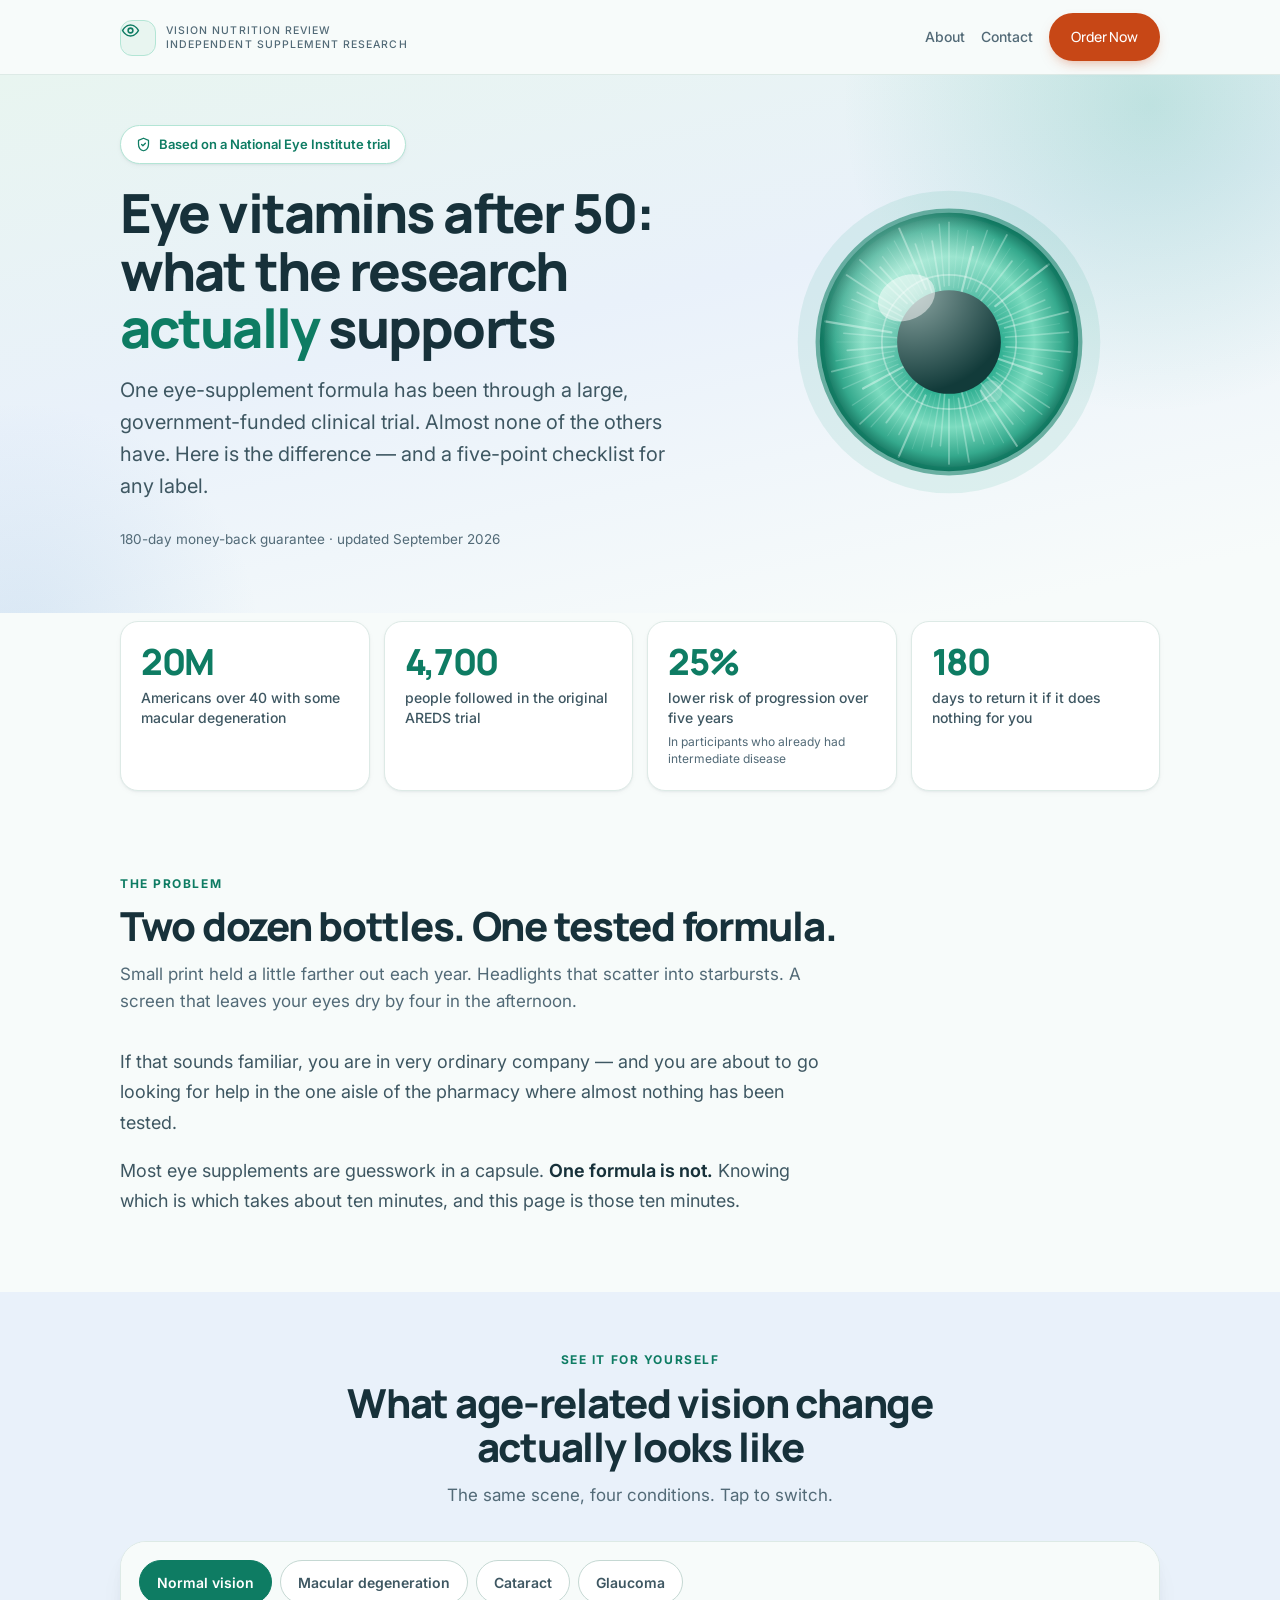
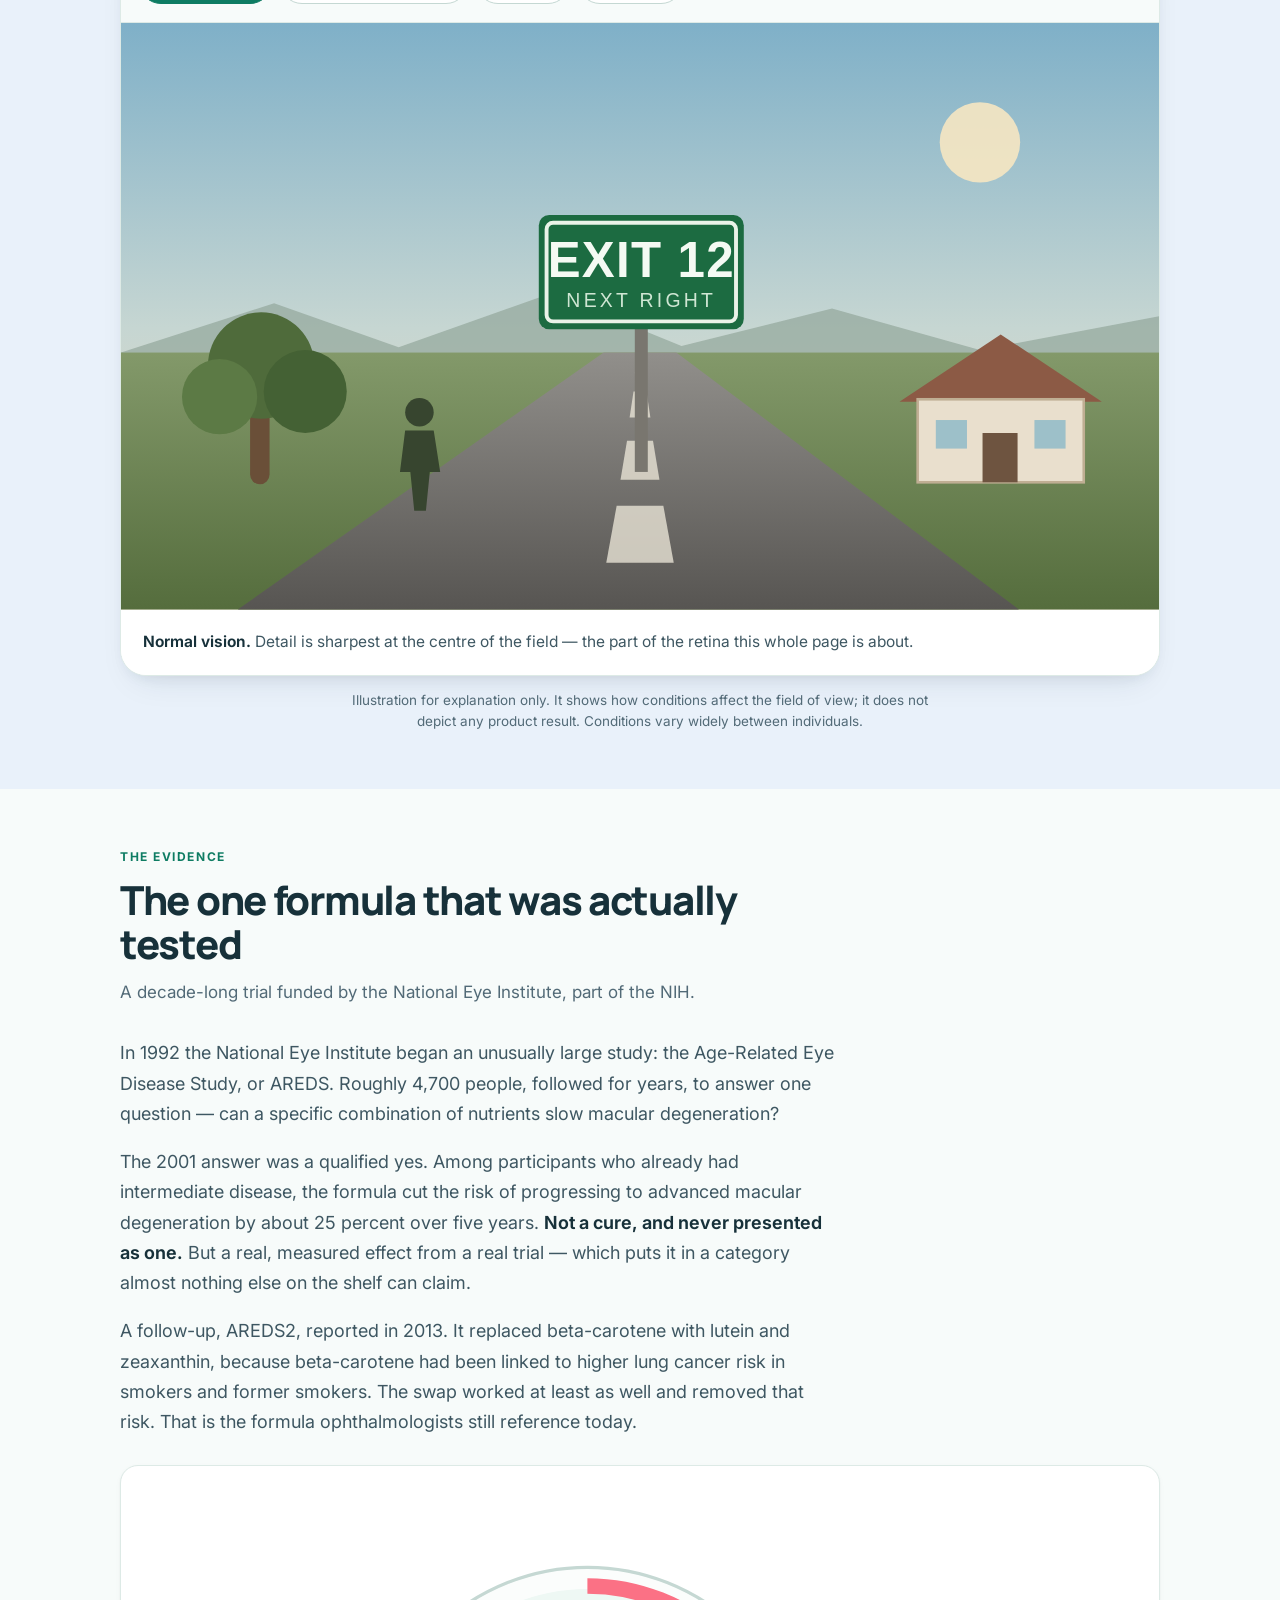
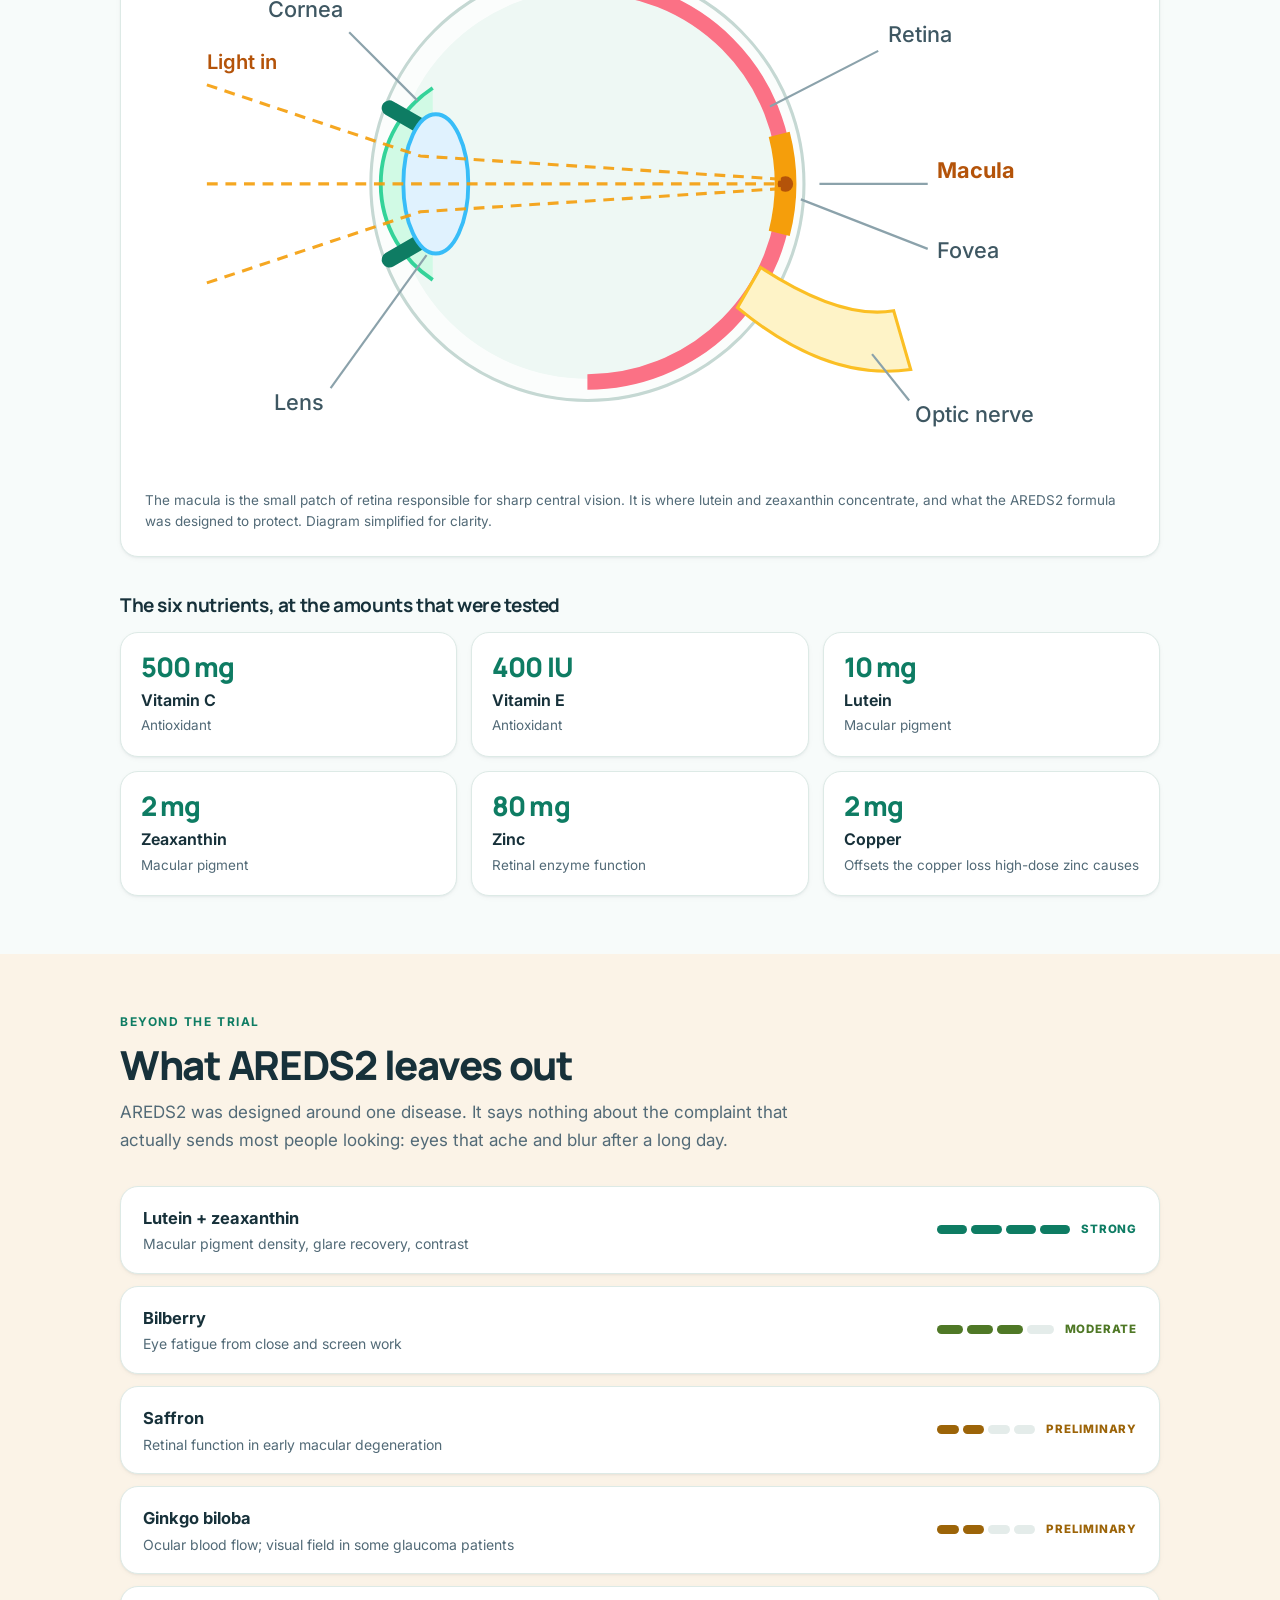
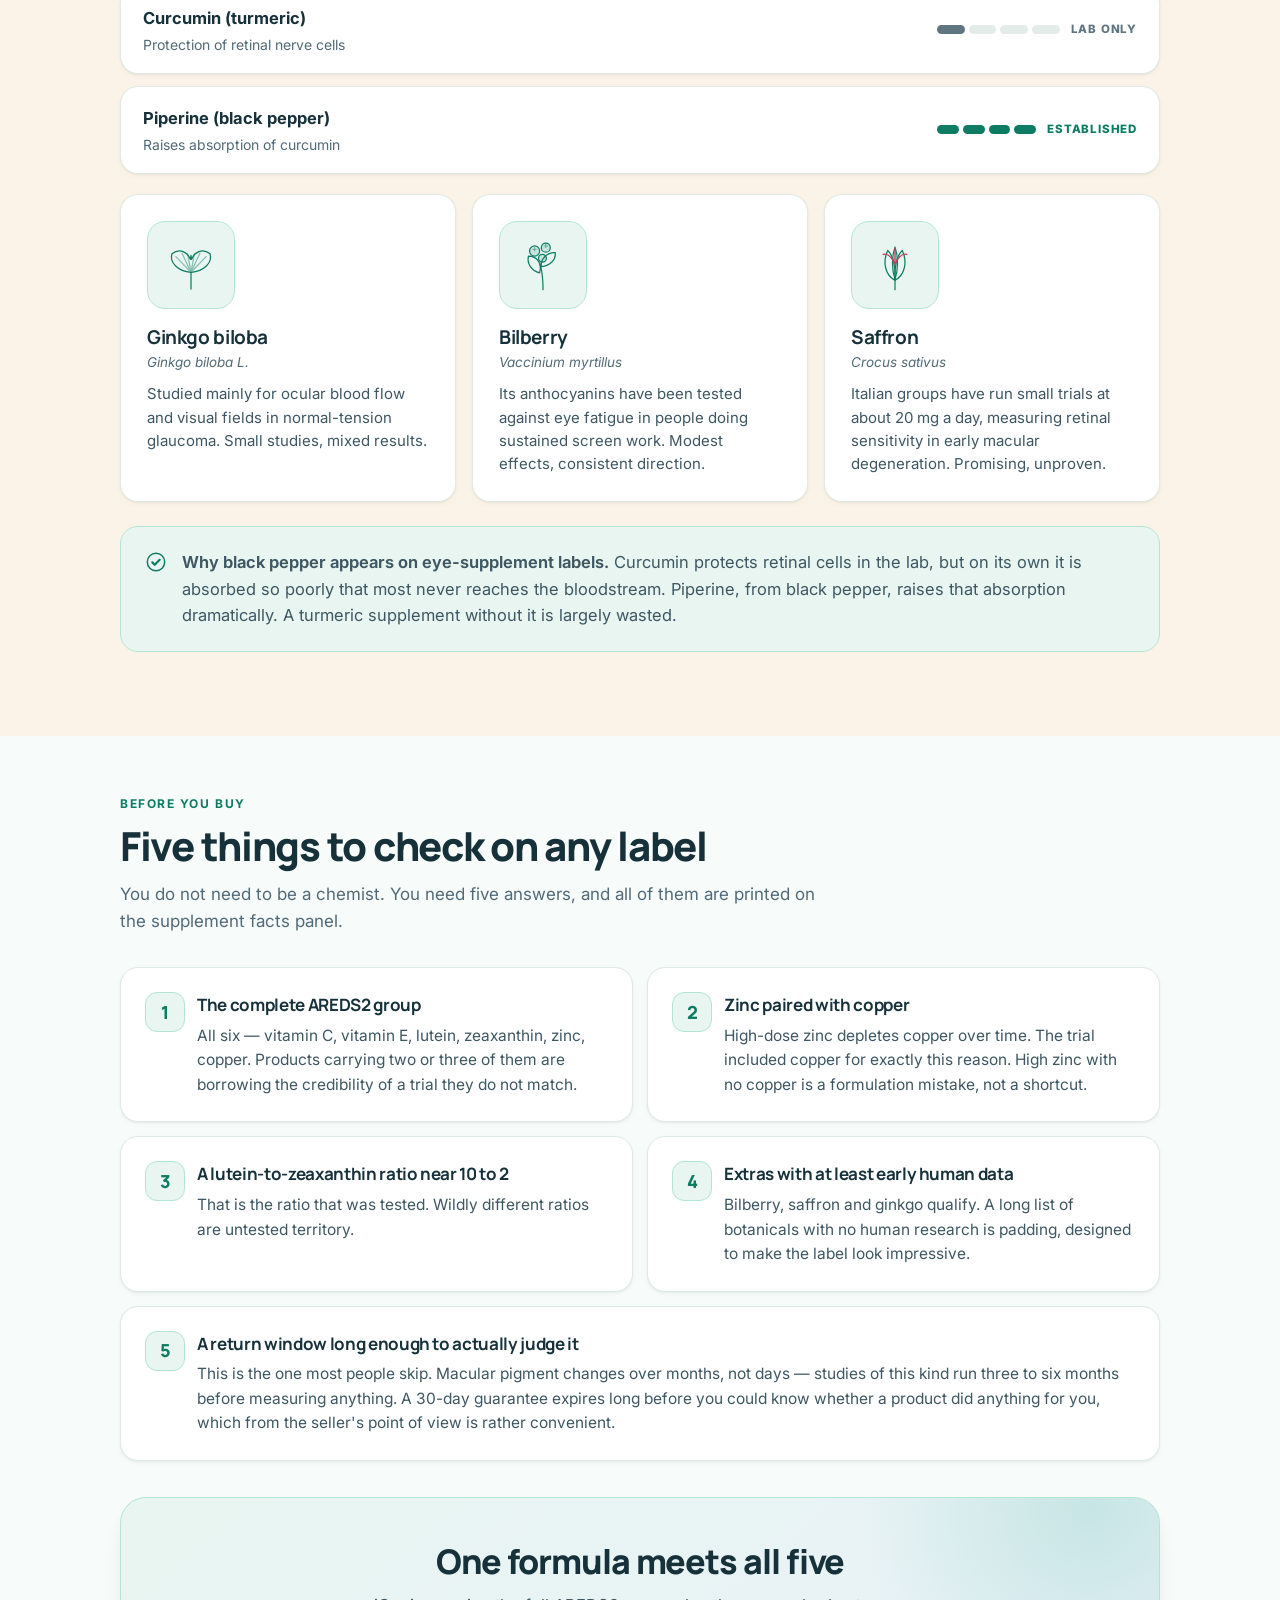
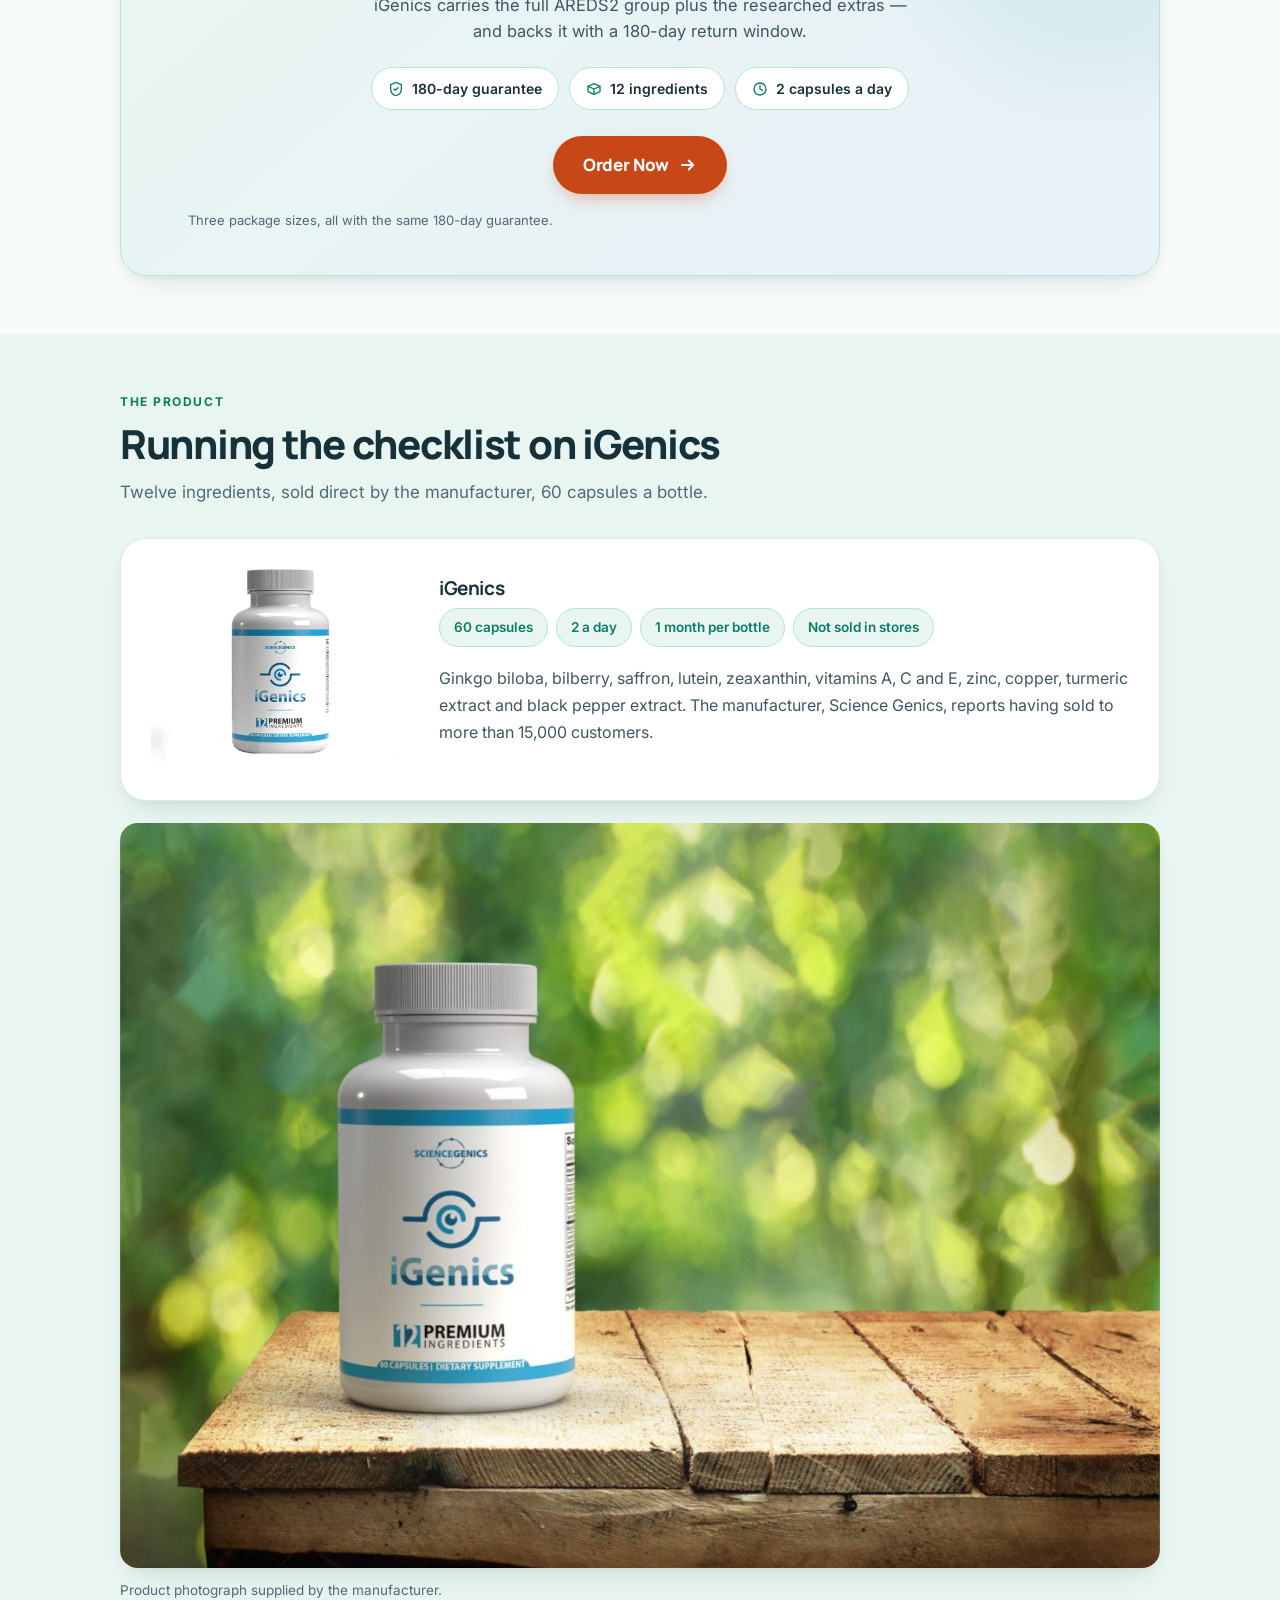
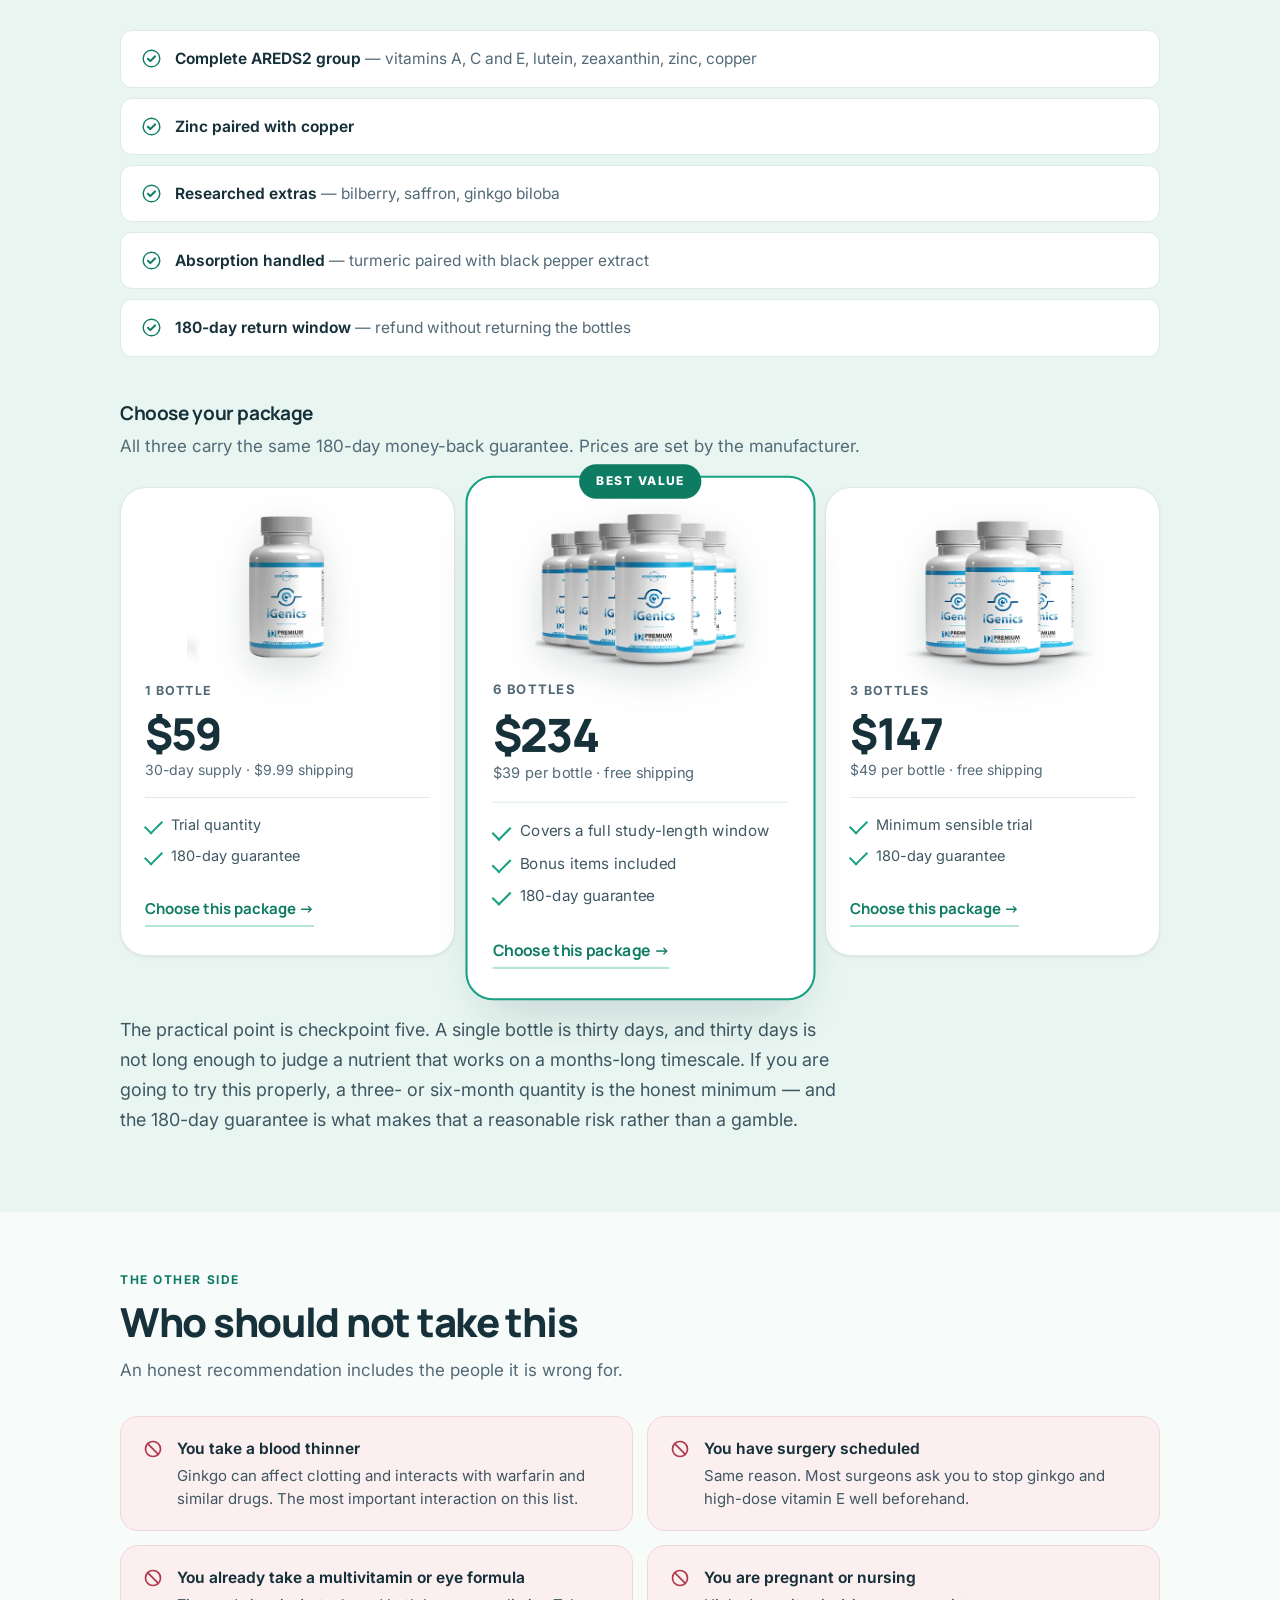
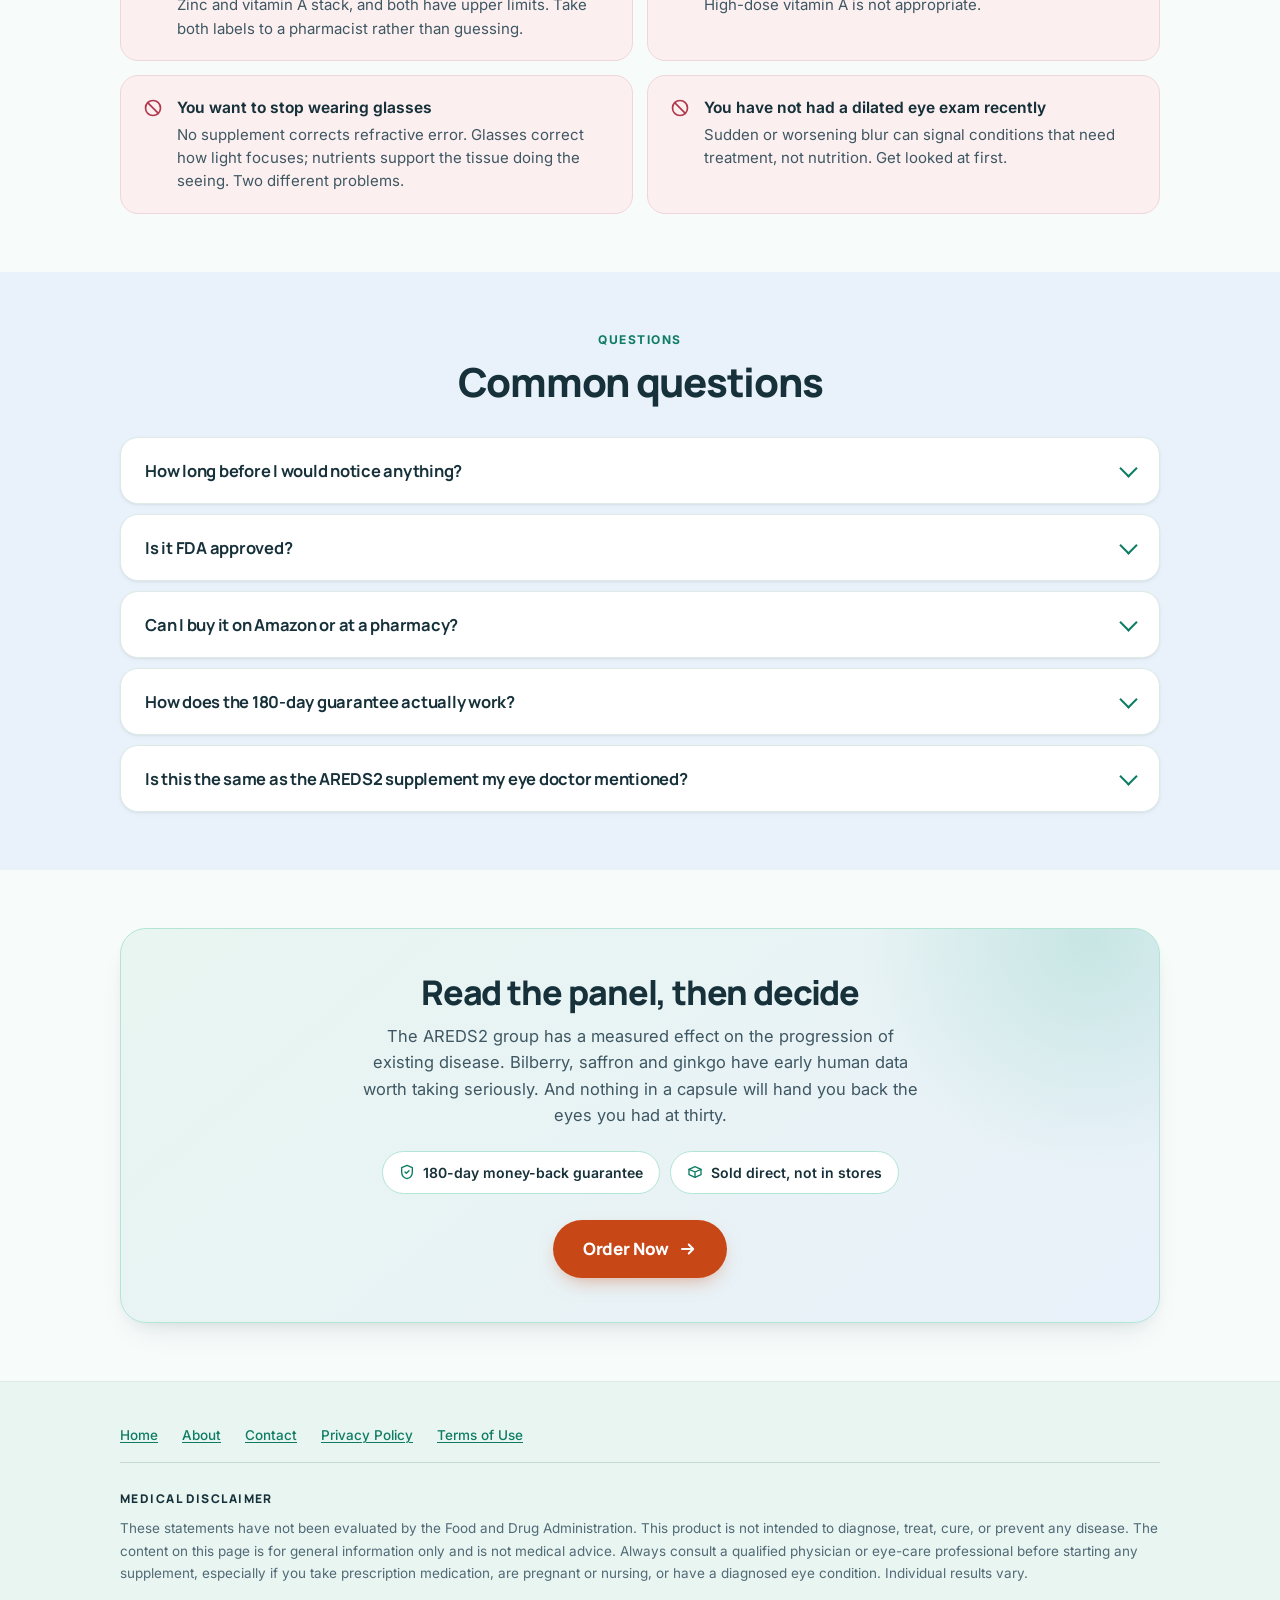
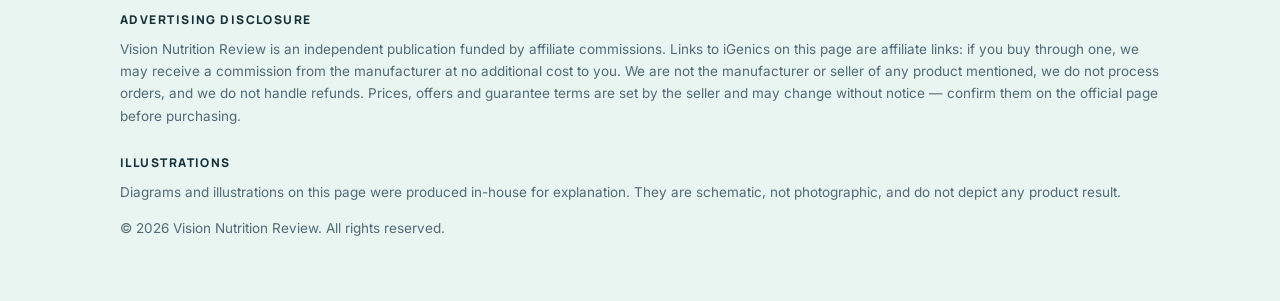
==== commit 61fcbe54: "Move o site para /igenics e concentra a compra numa secao de escolha O dominio e generico e vai hosp" ====
--- a/index.html
+++ b/index.html
@@ -3,996 +3,38 @@
 <head>
 <meta charset="utf-8">
 <meta name="viewport" content="width=device-width, initial-scale=1">
-<title>Eye Vitamins After 50: What the Research Actually Supports | Vision Nutrition Review</title>
-<meta name="description" content="The AREDS2 formula is the only eye supplement ever tested in a large government-funded trial. Here is what it does, what it does not do, and how to read a label before you buy.">
-<link rel="canonical" href="https://visioncaredaily.online/">
-<meta name="robots" content="index, follow, max-image-preview:large">
+<title>Vision Nutrition Review</title>
 
-<meta property="og:type" content="article">
-<meta property="og:title" content="Eye Vitamins After 50: What the Research Actually Supports">
-<meta property="og:description" content="One eye-supplement formula has been tested in a large government-funded trial. Most have not. Here is how to tell the difference.">
-<meta property="og:url" content="https://visioncaredaily.online/">
-<meta property="og:site_name" content="Vision Nutrition Review">
-<meta name="twitter:card" content="summary_large_image">
+<!-- =====================================================================
+     REDIRECIONAMENTO DA RAIZ
+     ---------------------------------------------------------------------
+     O site fica em /igenics/. Esta pagina existe so para o dominio nu nao
+     devolver 404 — o Google Ads olha o dominio raiz quando revisa a conta,
+     e dominio que da erro derruba a analise.
 
-<link rel="preconnect" href="https://fonts.googleapis.com">
-<link rel="preconnect" href="https://fonts.gstatic.com" crossorigin>
-<link href="https://fonts.googleapis.com/css2?family=Manrope:wght@700;800&family=Inter:wght@400;500;600;700&display=swap" rel="stylesheet">
-<link rel="stylesheet" href="assets/style.css">
+     O noindex + canonical evitam que o Google trate a raiz como copia da
+     landing. Quando voce publicar um segundo produto, troque este
+     redirecionamento por uma pagina de indice listando os dois.
+     ===================================================================== -->
+<meta http-equiv="refresh" content="0; url=/igenics/">
+<link rel="canonical" href="https://visioncaredaily.online/igenics/">
+<meta name="robots" content="noindex, follow">
 <link rel="icon" href="data:image/svg+xml,<svg xmlns='http://www.w3.org/2000/svg' viewBox='0 0 100 100'><text y='.9em' font-size='90'>&#128065;</text></svg>">
 
-<!-- =====================================================================
-     TAG DE CONVERSÃO DO GOOGLE ADS - COLE AQUI
-     Google Ads > Ferramentas > Conversões > Tag do Google. Cole o bloco
-     <script async src="...googletagmanager.com/gtag/js?id=AW-XXXXXXX"> e o
-     gtag('config', ...) logo abaixo desta linha, nas 5 páginas do site.
-     O clique em qualquer botão de afiliado dispara sozinho o evento
-     'affiliate_click' (ver script no final desta página).
-     ===================================================================== -->
-
-<script type="application/ld+json">
-{
-  "@context": "https://schema.org",
-  "@type": "Article",
-  "headline": "Eye Vitamins After 50: What the Research Actually Supports",
-  "description": "A plain-language guide to the AREDS2 formula, the nutrients researchers are still studying, and how to read a supplement label before you buy.",
-  "datePublished": "2026-09-07",
-  "dateModified": "2026-09-07",
-  "author": { "@type": "Organization", "name": "Vision Nutrition Review" },
-  "publisher": { "@type": "Organization", "name": "Vision Nutrition Review" },
-  "mainEntityOfPage": "https://visioncaredaily.online/"
-}
-</script>
+<style>
+  html { color-scheme: light; }
+  body {
+    margin: 0; min-height: 100vh;
+    display: flex; align-items: center; justify-content: center;
+    background: #f7fbfa; color: #17313a;
+    font-family: -apple-system, BlinkMacSystemFont, "Segoe UI", Roboto, Helvetica, Arial, sans-serif;
+    font-size: 17px; line-height: 1.6; text-align: center; padding: 24px;
+  }
+  a { color: #0e7c63; font-weight: 600; }
+</style>
 </head>
 <body>
-
-<a class="skip" href="#main">Skip to main content</a>
-
-<!-- ícones reutilizáveis -->
-<svg width="0" height="0" style="position:absolute" aria-hidden="true" focusable="false">
-  <symbol id="i-eye" viewBox="0 0 24 24" fill="none" stroke="currentColor" stroke-width="2" stroke-linecap="round" stroke-linejoin="round">
-    <path d="M2 12s3.6-7 10-7 10 7 10 7-3.6 7-10 7-10-7-10-7z"/><circle cx="12" cy="12" r="3"/>
-  </symbol>
-  <symbol id="i-shield" viewBox="0 0 24 24" fill="none" stroke="currentColor" stroke-width="2" stroke-linecap="round" stroke-linejoin="round">
-    <path d="M12 2l8 3.5v6c0 5-3.4 9.3-8 10.5C7.4 20.8 4 16.5 4 11.5v-6z"/><path d="M9 12l2 2 4-4"/>
-  </symbol>
-  <symbol id="i-clock" viewBox="0 0 24 24" fill="none" stroke="currentColor" stroke-width="2" stroke-linecap="round" stroke-linejoin="round">
-    <circle cx="12" cy="12" r="9"/><path d="M12 7v5l3.5 2"/>
-  </symbol>
-  <symbol id="i-box" viewBox="0 0 24 24" fill="none" stroke="currentColor" stroke-width="2" stroke-linecap="round" stroke-linejoin="round">
-    <path d="M3 8l9-4 9 4v8l-9 4-9-4z"/><path d="M3 8l9 4 9-4M12 12v8"/>
-  </symbol>
-  <symbol id="i-check" viewBox="0 0 24 24" fill="none" stroke="currentColor" stroke-width="2.4" stroke-linecap="round" stroke-linejoin="round">
-    <circle cx="12" cy="12" r="9.5" stroke-width="1.6"/><path d="M8 12.4l2.6 2.6L16 9.6"/>
-  </symbol>
-  <symbol id="i-alert" viewBox="0 0 24 24" fill="none" stroke="currentColor" stroke-width="2" stroke-linecap="round" stroke-linejoin="round">
-    <path d="M12 3.5l9.5 16.5H2.5z"/><path d="M12 10v4M12 17.3v.2"/>
-  </symbol>
-  <symbol id="i-ban" viewBox="0 0 24 24" fill="none" stroke="currentColor" stroke-width="2" stroke-linecap="round" stroke-linejoin="round">
-    <circle cx="12" cy="12" r="9"/><path d="M5.6 5.6l12.8 12.8"/>
-  </symbol>
-  <symbol id="i-arrow" viewBox="0 0 24 24" fill="none" stroke="currentColor" stroke-width="2.6" stroke-linecap="round" stroke-linejoin="round">
-    <path d="M4 12h15M13 6l6 6-6 6"/>
-  </symbol>
-</svg>
-
-<header class="masthead">
-  <div class="wrap--wide">
-    <a class="brand" href="./">
-      <span class="brand-mark"><svg aria-hidden="true"><use href="#i-eye"/></svg></span>
-      <span style="display:block">Vision Nutrition Review
-        <span>Independent supplement research</span>
-      </span>
-    </a>
-    <nav aria-label="Site">
-      <a href="about.html">About</a>
-      <a href="contact.html">Contact</a>
-    </nav>
-  </div>
-</header>
-
-<!-- ================= HERO ================= -->
-<section class="hero">
-  <div class="wrap--wide">
-    <div class="hero-grid">
-      <div>
-        <p class="pill"><svg aria-hidden="true"><use href="#i-shield"/></svg> Based on a National Eye Institute trial</p>
-
-        <h1>Eye vitamins after 50: what the research <em>actually</em> supports</h1>
-
-        <p class="standfirst">One eye-supplement formula has been through a large,
-        government-funded clinical trial. Almost none of the others have. Here is the
-        difference &mdash; and a five-point checklist for any label.</p>
-
-        <div class="hero-actions">
-          <a class="btn" data-aff data-pack="6-meses" href="https://www.digistore24.com/product/454005?aff=StoreHome94" target="_blank" rel="nofollow sponsored noopener">
-            Order the 6-month supply <svg aria-hidden="true"><use href="#i-arrow"/></svg>
-          </a>
-        </div>
-
-        <p class="hero-meta">180-day money-back guarantee &middot; updated September 2026</p>
-      </div>
-
-      <div class="hero-art">
-        <!-- FOTO 1 (hero.jpg). Enquanto o arquivo não existir, a íris desenhada
-             abaixo continua aparecendo sozinha. Ver PROMPTS-IMAGENS.md -->
-        <img class="hero-photo" data-optional src="assets/img/hero.jpg"
-             alt="A woman in her sixties reading by a window in warm daylight">
-
-        <svg class="hero-iris" viewBox="0 0 400 400" role="img" aria-label="Illustration of a human iris">
-          <defs>
-            <radialGradient id="irisG" cx="50%" cy="50%" r="50%">
-              <stop offset="10%" stop-color="#126d59"/>
-              <stop offset="32%" stop-color="#17a183"/>
-              <stop offset="66%" stop-color="#7ddcc0"/>
-              <stop offset="88%" stop-color="#35a98d"/>
-              <stop offset="100%" stop-color="#14705c"/>
-            </radialGradient>
-            <radialGradient id="irisGlow" cx="36%" cy="30%" r="64%">
-              <stop offset="0%" stop-color="#f2fffa" stop-opacity=".55"/>
-              <stop offset="62%" stop-color="#f2fffa" stop-opacity="0"/>
-            </radialGradient>
-          </defs>
-          <circle cx="200" cy="200" r="178" fill="#17a183" opacity=".10"/>
-          <circle cx="200" cy="200" r="152" fill="url(#irisG)"/>
-          <g id="irisFibers" fill="none" stroke="#e6fbf3" stroke-linecap="round"></g>
-          <circle cx="200" cy="200" r="152" fill="none" stroke="#0e7c63" stroke-width="10" opacity=".55"/>
-          <circle cx="200" cy="200" r="79" fill="none" stroke="#ffffff" stroke-width="2" opacity=".35"/>
-          <circle cx="200" cy="200" r="61" fill="#123b3a"/>
-          <circle cx="200" cy="200" r="152" fill="url(#irisGlow)"/>
-          <ellipse cx="150" cy="148" rx="35" ry="26" fill="#ffffff" opacity=".5" transform="rotate(-25 150 148)"/>
-          <circle cx="250" cy="258" r="13" fill="#ffffff" opacity=".22"/>
-        </svg>
-      </div>
-    </div>
-  </div>
-</section>
-
-<main id="main">
-
-<!-- ================= NÚMEROS ================= -->
-<section class="section" style="padding-top:8px">
-  <div class="wrap--wide">
-    <ul class="stats" style="list-style:none;padding:0">
-      <li class="stat">
-        <div class="n">20M</div>
-        <div class="l">Americans over 40 with some macular degeneration</div>
-      </li>
-      <li class="stat">
-        <div class="n">4,700</div>
-        <div class="l">people followed in the original AREDS trial</div>
-      </li>
-      <li class="stat">
-        <div class="n">25%</div>
-        <div class="l">lower risk of progression over five years</div>
-        <div class="s">In participants who already had intermediate disease</div>
-      </li>
-      <li class="stat">
-        <div class="n">180</div>
-        <div class="l">days to return it if it does nothing for you</div>
-      </li>
-    </ul>
-  </div>
-</section>
-
-<!-- ================= O PROBLEMA ================= -->
-<section class="section" style="padding-top:16px">
-  <div class="wrap--wide">
-    <div class="section-head">
-      <p class="eyebrow">The problem</p>
-      <h2>Two dozen bottles. One tested formula.</h2>
-      <p class="dek">Small print held a little farther out each year. Headlights that scatter
-      into starbursts. A screen that leaves your eyes dry by four in the afternoon.</p>
-    </div>
-
-    <div class="prose">
-      <p>If that sounds familiar, you are in very ordinary company &mdash; and you are about to
-      go looking for help in the one aisle of the pharmacy where almost nothing has been
-      tested.</p>
-      <p>Most eye supplements are guesswork in a capsule. <strong>One formula is not.</strong>
-      Knowing which is which takes about ten minutes, and this page is those ten minutes.</p>
-    </div>
-
-    <!-- FOTO 2 (noite.jpg) -->
-    <figure class="img-slot">
-      <img data-optional src="assets/img/noite.jpg"
-           alt="Oncoming headlights scattering into starbursts, seen through a car windscreen at night">
-      <figcaption>Glare and slow recovery from bright light at night are among the first
-      changes people notice.</figcaption>
-    </figure>
-  </div>
-</section>
-
-<!-- ================= SIMULADOR ================= -->
-<section class="section section--sky">
-  <div class="wrap--wide">
-    <div class="section-head center">
-      <p class="eyebrow">See it for yourself</p>
-      <h2>What age-related vision change actually looks like</h2>
-      <p class="dek">The same scene, four conditions. Tap to switch.</p>
-    </div>
-
-    <figure class="sim">
-      <div class="sim-tabs" role="tablist" aria-label="Vision condition">
-        <button class="sim-tab" role="tab" aria-selected="true"  data-mode="normal">Normal vision</button>
-        <button class="sim-tab" role="tab" aria-selected="false" data-mode="amd">Macular degeneration</button>
-        <button class="sim-tab" role="tab" aria-selected="false" data-mode="cataract">Cataract</button>
-        <button class="sim-tab" role="tab" aria-selected="false" data-mode="glaucoma">Glaucoma</button>
-      </div>
-
-      <div class="sim-stage" id="simStage" data-mode="normal">
-        <svg viewBox="0 0 800 452" role="img" aria-label="Illustration of a road scene showing how different eye conditions change what a person sees">
-          <defs>
-            <linearGradient id="skyG" x1="0" y1="0" x2="0" y2="1">
-              <stop offset="0%"   stop-color="#7fb0c8"/>
-              <stop offset="52%"  stop-color="#c6d6d2"/>
-              <stop offset="100%" stop-color="#f0dcbb"/>
-            </linearGradient>
-            <linearGradient id="groundG" x1="0" y1="0" x2="0" y2="1">
-              <stop offset="0%"   stop-color="#83996a"/>
-              <stop offset="100%" stop-color="#556d3d"/>
-            </linearGradient>
-            <linearGradient id="roadG" x1="0" y1="0" x2="0" y2="1">
-              <stop offset="0%"   stop-color="#918f8b"/>
-              <stop offset="100%" stop-color="#575552"/>
-            </linearGradient>
-
-            <filter id="blurStrong" x="-15%" y="-15%" width="130%" height="130%">
-              <feGaussianBlur stdDeviation="9"/>
-            </filter>
-            <filter id="blurSoft" x="-15%" y="-15%" width="130%" height="130%">
-              <feGaussianBlur stdDeviation="2.6"/>
-            </filter>
-
-            <radialGradient id="gCenter">
-              <stop offset="42%"  stop-color="#ffffff"/>
-              <stop offset="100%" stop-color="#000000"/>
-            </radialGradient>
-            <mask id="mCenter">
-              <rect width="800" height="452" fill="#000"/>
-              <ellipse cx="400" cy="205" rx="230" ry="185" fill="url(#gCenter)"/>
-            </mask>
-
-            <radialGradient id="gEdge">
-              <stop offset="36%"  stop-color="#000000"/>
-              <stop offset="100%" stop-color="#ffffff"/>
-            </radialGradient>
-            <mask id="mEdge"><rect width="800" height="452" fill="url(#gEdge)"/></mask>
-
-            <radialGradient id="smudgeG">
-              <stop offset="0%"   stop-color="#8f8f88" stop-opacity=".88"/>
-              <stop offset="52%"  stop-color="#8f8f88" stop-opacity=".48"/>
-              <stop offset="100%" stop-color="#8f8f88" stop-opacity="0"/>
-            </radialGradient>
-            <radialGradient id="vignetteG">
-              <stop offset="34%"  stop-color="#08100f" stop-opacity="0"/>
-              <stop offset="74%"  stop-color="#08100f" stop-opacity=".7"/>
-              <stop offset="100%" stop-color="#08100f" stop-opacity=".95"/>
-            </radialGradient>
-            <linearGradient id="hazeG" x1="0" y1="0" x2="0" y2="1">
-              <stop offset="0%"   stop-color="#ffffff" stop-opacity=".34"/>
-              <stop offset="100%" stop-color="#ffffff" stop-opacity=".12"/>
-            </linearGradient>
-
-            <g id="scene">
-              <rect width="800" height="452" fill="url(#skyG)"/>
-              <circle cx="662" cy="92" r="31" fill="#fce9c2" opacity=".85"/>
-              <path d="M0 254 L118 216 L214 250 L332 208 L432 249 L548 220 L662 252 L800 226 L800 262 L0 262 Z"
-                    fill="#93a79c" opacity=".7"/>
-              <rect y="254" width="800" height="198" fill="url(#groundG)"/>
-              <path d="M372 254 H428 L692 452 H90 Z" fill="url(#roadG)"/>
-              <g fill="#e8e3d5" opacity=".8">
-                <path d="M398 258 h4 l2 12 h-8 z"/>
-                <path d="M395 284 h10 l3 20 h-16 z"/>
-                <path d="M390 322 h20 l5 30 h-30 z"/>
-                <path d="M382 372 h36 l8 44 h-52 z"/>
-              </g>
-
-              <path d="M107 348 v-64" stroke="#6a4f38" stroke-width="15" stroke-linecap="round" fill="none"/>
-              <circle cx="108" cy="264" r="41" fill="#4f6b3b"/>
-              <circle cx="76"  cy="288" r="29" fill="#5c7a45"/>
-              <circle cx="142" cy="284" r="32" fill="#446134"/>
-
-              <circle cx="230" cy="300" r="11" fill="#37452f"/>
-              <path d="M219 314 h22 l5 32 h-8 l-3 30 h-9 l-3 -30 h-8 z" fill="#37452f"/>
-
-              <path d="M600 292 L678 240 L756 292 Z" fill="#8c5a45"/>
-              <rect x="614" y="290" width="128" height="64" fill="#e9dfcd"/>
-              <rect x="614" y="290" width="128" height="64" fill="none" stroke="#bfae93" stroke-width="2"/>
-              <rect x="664" y="316" width="27" height="38" fill="#6e5440"/>
-              <rect x="628" y="306" width="24" height="22" fill="#9dc0c9"/>
-              <rect x="704" y="306" width="24" height="22" fill="#9dc0c9"/>
-
-              <rect x="396" y="230" width="10" height="116" fill="#79766f"/>
-              <rect x="322" y="148" width="158" height="88" rx="8" fill="#1c6b41"/>
-              <rect x="328" y="154" width="146" height="76" rx="5" fill="none" stroke="#eaf3e8" stroke-width="3"/>
-              <text x="401" y="196" text-anchor="middle" fill="#f4faf3"
-                    font-family="Helvetica, Arial, sans-serif" font-size="38" font-weight="700"
-                    letter-spacing="1">EXIT 12</text>
-              <text x="401" y="219" text-anchor="middle" fill="#cfe6d3"
-                    font-family="Helvetica, Arial, sans-serif" font-size="15" letter-spacing="2.5">NEXT RIGHT</text>
-            </g>
-          </defs>
-
-          <use href="#scene"/>
-
-          <g class="sim-layer sim-amd">
-            <use href="#scene" filter="url(#blurStrong)" mask="url(#mCenter)"/>
-            <ellipse cx="400" cy="205" rx="152" ry="126" fill="url(#smudgeG)"/>
-          </g>
-
-          <g class="sim-layer sim-cataract">
-            <use href="#scene" filter="url(#blurSoft)"/>
-            <rect width="800" height="452" fill="#f0dfae" opacity=".4"/>
-            <rect width="800" height="452" fill="url(#hazeG)"/>
-          </g>
-
-          <g class="sim-layer sim-glaucoma">
-            <use href="#scene" filter="url(#blurSoft)" mask="url(#mEdge)"/>
-            <rect width="800" height="452" fill="url(#vignetteG)"/>
-          </g>
-        </svg>
-      </div>
-
-      <p class="sim-note" id="simNote"><strong>Normal vision.</strong> Detail is sharpest at
-      the centre of the field &mdash; the part of the retina this whole page is about.</p>
-    </figure>
-
-    <figcaption style="max-width:44em;margin:14px auto 0;text-align:center">Illustration for
-    explanation only. It shows how conditions affect the field of view; it does not depict any
-    product result. Conditions vary widely between individuals.</figcaption>
-  </div>
-</section>
-
-<!-- ================= AREDS2 ================= -->
-<section class="section">
-  <div class="wrap--wide">
-    <div class="section-head">
-      <p class="eyebrow">The evidence</p>
-      <h2>The one formula that was actually tested</h2>
-      <p class="dek">A decade-long trial funded by the National Eye Institute, part of the NIH.</p>
-    </div>
-
-    <div class="prose">
-      <p>In 1992 the National Eye Institute began an unusually large study: the Age-Related
-      Eye Disease Study, or AREDS. Roughly 4,700 people, followed for years, to answer one
-      question &mdash; can a specific combination of nutrients slow macular degeneration?</p>
-
-      <p>The 2001 answer was a qualified yes. Among participants who already had intermediate
-      disease, the formula cut the risk of progressing to advanced macular degeneration by
-      about 25 percent over five years. <strong>Not a cure, and never presented as one.</strong>
-      But a real, measured effect from a real trial &mdash; which puts it in a category almost
-      nothing else on the shelf can claim.</p>
-
-      <p>A follow-up, AREDS2, reported in 2013. It replaced beta-carotene with lutein and
-      zeaxanthin, because beta-carotene had been linked to higher lung cancer risk in smokers
-      and former smokers. The swap worked at least as well and removed that risk. That is the
-      formula ophthalmologists still reference today.</p>
-    </div>
-
-    <figure class="figure-frame" style="margin-top:28px">
-      <svg viewBox="0 0 640 380" role="img" aria-label="Cross-section diagram of the human eye showing the cornea, lens, retina, macula, fovea and optic nerve">
-        <g font-family="Inter, -apple-system, Segoe UI, Roboto, Helvetica, Arial, sans-serif" font-size="14">
-
-          <circle cx="286" cy="190" r="140" fill="#fbfdfc" stroke="#c5d8d3" stroke-width="2"/>
-          <circle cx="286" cy="190" r="126" fill="#eef8f4"/>
-
-          <path d="M286 62 A128 128 0 0 1 286 318" fill="none" stroke="#fb7185" stroke-width="10"/>
-          <path d="M410 158 A128 128 0 0 1 410 222" fill="none" stroke="#f59e0b" stroke-width="14"/>
-          <circle cx="414" cy="190" r="5" fill="#b45309"/>
-
-          <path d="M186 128 A 74 74 0 0 0 186 252" fill="#d1fae5" stroke="#34d399" stroke-width="2.5"/>
-          <path d="M158 141 L184 156" stroke="#0e7c63" stroke-width="10" stroke-linecap="round"/>
-          <path d="M158 239 L184 224" stroke="#0e7c63" stroke-width="10" stroke-linecap="round"/>
-          <ellipse cx="188" cy="190" rx="21" ry="45" fill="#e0f2fe" stroke="#38bdf8" stroke-width="2.5"/>
-
-          <path d="M398 244 q 52 34 86 28 l 11 38 q -54 8 -112 -40 z" fill="#fef3c7" stroke="#fbbf24" stroke-width="2"/>
-
-          <g fill="none" stroke="#f59e0b" stroke-width="2" stroke-dasharray="7 5" opacity=".9">
-            <path d="M40 126 L178 172 L412 187"/>
-            <path d="M40 190 L178 190 L412 190"/>
-            <path d="M40 254 L178 208 L412 193"/>
-          </g>
-
-          <g stroke="#8ba2ab" stroke-width="1.4" fill="none">
-            <path d="M132 92 L176 136"/>
-            <path d="M120 322 L182 236"/>
-            <path d="M474 104 L404 140"/>
-            <path d="M506 190 L436 190"/>
-            <path d="M506 232 L424 200"/>
-            <path d="M494 330 L470 300"/>
-          </g>
-          <g fill="#3e5762" font-weight="500">
-            <text x="128" y="82"  text-anchor="end">Cornea</text>
-            <text x="116" y="336" text-anchor="end">Lens</text>
-            <text x="480" y="98">Retina</text>
-            <text x="512" y="186" font-weight="700" fill="#b45309">Macula</text>
-            <text x="512" y="238">Fovea</text>
-            <text x="498" y="344">Optic nerve</text>
-          </g>
-          <text x="40" y="116" fill="#b45309" font-size="13" font-weight="600">Light in</text>
-        </g>
-      </svg>
-      <figcaption>The macula is the small patch of retina responsible for sharp central
-      vision. It is where lutein and zeaxanthin concentrate, and what the AREDS2 formula was
-      designed to protect. Diagram simplified for clarity.</figcaption>
-    </figure>
-
-    <h3 style="margin:36px 0 14px">The six nutrients, at the amounts that were tested</h3>
-
-    <div class="nutrients">
-      <div class="nut"><div class="amt">500 mg</div><div class="name">Vitamin C</div><div class="role">Antioxidant</div></div>
-      <div class="nut"><div class="amt">400 IU</div><div class="name">Vitamin E</div><div class="role">Antioxidant</div></div>
-      <div class="nut"><div class="amt">10 mg</div><div class="name">Lutein</div><div class="role">Macular pigment</div></div>
-      <div class="nut"><div class="amt">2 mg</div><div class="name">Zeaxanthin</div><div class="role">Macular pigment</div></div>
-      <div class="nut"><div class="amt">80 mg</div><div class="name">Zinc</div><div class="role">Retinal enzyme function</div></div>
-      <div class="nut"><div class="amt">2 mg</div><div class="name">Copper</div><div class="role">Offsets the copper loss high-dose zinc causes</div></div>
-    </div>
-
-  </div>
-</section>
-
-<!-- ================= INGREDIENTES ================= -->
-<section class="section section--sand">
-  <div class="wrap--wide">
-    <div class="section-head">
-      <p class="eyebrow">Beyond the trial</p>
-      <h2>What AREDS2 leaves out</h2>
-      <p class="dek">AREDS2 was designed around one disease. It says nothing about the
-      complaint that actually sends most people looking: eyes that ache and blur after a long
-      day.</p>
-    </div>
-
-    <!-- FOTO 3 (ingredientes.jpg) -->
-    <figure class="img-slot" style="margin-top:0">
-      <img data-optional src="assets/img/ingredientes.jpg"
-           alt="Bilberries, saffron threads and ginkgo leaves arranged on a pale stone surface">
-    </figure>
-
-    <ul class="ev-list">
-      <li class="ev-item ev-4">
-        <div>
-          <div class="ev-name">Lutein + zeaxanthin</div>
-          <div class="ev-what">Macular pigment density, glare recovery, contrast</div>
-        </div>
-        <div class="ev-meter">
-          <span class="ev-track"><i></i><i></i><i></i><i></i></span>
-          <span class="ev-label">Strong</span>
-        </div>
-      </li>
-      <li class="ev-item ev-3">
-        <div>
-          <div class="ev-name">Bilberry</div>
-          <div class="ev-what">Eye fatigue from close and screen work</div>
-        </div>
-        <div class="ev-meter">
-          <span class="ev-track"><i></i><i></i><i></i><i></i></span>
-          <span class="ev-label">Moderate</span>
-        </div>
-      </li>
-      <li class="ev-item ev-2">
-        <div>
-          <div class="ev-name">Saffron</div>
-          <div class="ev-what">Retinal function in early macular degeneration</div>
-        </div>
-        <div class="ev-meter">
-          <span class="ev-track"><i></i><i></i><i></i><i></i></span>
-          <span class="ev-label">Preliminary</span>
-        </div>
-      </li>
-      <li class="ev-item ev-2">
-        <div>
-          <div class="ev-name">Ginkgo biloba</div>
-          <div class="ev-what">Ocular blood flow; visual field in some glaucoma patients</div>
-        </div>
-        <div class="ev-meter">
-          <span class="ev-track"><i></i><i></i><i></i><i></i></span>
-          <span class="ev-label">Preliminary</span>
-        </div>
-      </li>
-      <li class="ev-item ev-1">
-        <div>
-          <div class="ev-name">Curcumin (turmeric)</div>
-          <div class="ev-what">Protection of retinal nerve cells</div>
-        </div>
-        <div class="ev-meter">
-          <span class="ev-track"><i></i><i></i><i></i><i></i></span>
-          <span class="ev-label">Lab only</span>
-        </div>
-      </li>
-      <li class="ev-item ev-4">
-        <div>
-          <div class="ev-name">Piperine (black pepper)</div>
-          <div class="ev-what">Raises absorption of curcumin</div>
-        </div>
-        <div class="ev-meter">
-          <span class="ev-track"><i></i><i></i><i></i><i></i></span>
-          <span class="ev-label">Established</span>
-        </div>
-      </li>
-    </ul>
-
-    <div class="grid-3" style="margin-top:20px">
-      <div class="bot">
-        <svg viewBox="0 0 100 100" fill="none" stroke="#0e7c63" stroke-width="2.2" stroke-linecap="round" stroke-linejoin="round" aria-hidden="true">
-          <path d="M50 93 V63"/>
-          <path d="M50 63 C 27 61 11 46 16 30 C 30 19 44 27 49 40 L50 33 L51 40 C 56 27 70 19 84 30 C 89 46 73 61 50 63 Z"/>
-          <g opacity=".45">
-            <path d="M50 63 L23 35"/><path d="M50 63 L34 29"/><path d="M50 63 L44 30"/>
-            <path d="M50 63 L56 30"/><path d="M50 63 L66 29"/><path d="M50 63 L77 35"/>
-          </g>
-        </svg>
-        <h3>Ginkgo biloba</h3>
-        <p class="latin">Ginkgo biloba L.</p>
-        <p>Studied mainly for ocular blood flow and visual fields in normal-tension glaucoma.
-        Small studies, mixed results.</p>
-      </div>
-
-      <div class="bot">
-        <svg viewBox="0 0 100 100" fill="none" stroke="#0e7c63" stroke-width="2.2" stroke-linecap="round" stroke-linejoin="round" aria-hidden="true">
-          <path d="M50 94 C 50 72 48 58 44 47"/>
-          <path d="M44 64 C 29 60 21 47 24 34 C 39 34 49 47 44 64 Z"/>
-          <path d="M47 53 C 63 51 73 41 72 28 C 58 27 45 39 47 53 Z"/>
-          <circle cx="35" cy="25" r="9" fill="#0e7c63" fill-opacity=".14"/>
-          <circle cx="55" cy="19" r="8" fill="#0e7c63" fill-opacity=".14"/>
-          <circle cx="49" cy="38" r="7" fill="#0e7c63" fill-opacity=".14"/>
-          <g opacity=".6" stroke-width="1.6">
-            <path d="M32 22 h6 M35 19 v6"/><path d="M52 16 h6 M55 13 v6"/>
-          </g>
-        </svg>
-        <h3>Bilberry</h3>
-        <p class="latin">Vaccinium myrtillus</p>
-        <p>Its anthocyanins have been tested against eye fatigue in people doing sustained
-        screen work. Modest effects, consistent direction.</p>
-      </div>
-
-      <div class="bot">
-        <svg viewBox="0 0 100 100" fill="none" stroke="#0e7c63" stroke-width="2.2" stroke-linecap="round" stroke-linejoin="round" aria-hidden="true">
-          <path d="M50 94 V76"/>
-          <path d="M50 77 C 33 69 27 45 37 24 C 47 33 52 56 50 77 Z"/>
-          <path d="M50 77 C 67 69 73 45 63 24 C 53 33 48 56 50 77 Z"/>
-          <path d="M50 75 C 44 59 44 35 50 18 C 56 35 56 59 50 75 Z"/>
-          <g stroke="#c2415a" stroke-width="2.6">
-            <path d="M50 48 C 44 36 36 29 29 31"/>
-            <path d="M50 48 C 56 36 64 29 71 31"/>
-            <path d="M50 48 C 50 34 50 27 50 21"/>
-          </g>
-        </svg>
-        <h3>Saffron</h3>
-        <p class="latin">Crocus sativus</p>
-        <p>Italian groups have run small trials at about 20&nbsp;mg a day, measuring retinal
-        sensitivity in early macular degeneration. Promising, unproven.</p>
-      </div>
-    </div>
-
-    <div class="note note--info" style="margin-top:24px">
-      <svg aria-hidden="true"><use href="#i-check"/></svg>
-      <div>
-        <p><strong>Why black pepper appears on eye-supplement labels.</strong> Curcumin
-        protects retinal cells in the lab, but on its own it is absorbed so poorly that most
-        never reaches the bloodstream. Piperine, from black pepper, raises that absorption
-        dramatically. A turmeric supplement without it is largely wasted.</p>
-      </div>
-    </div>
-  </div>
-</section>
-
-<!-- ================= CHECKLIST ================= -->
-<section class="section">
-  <div class="wrap--wide">
-    <div class="section-head">
-      <p class="eyebrow">Before you buy</p>
-      <h2>Five things to check on any label</h2>
-      <p class="dek">You do not need to be a chemist. You need five answers, and all of them
-      are printed on the supplement facts panel.</p>
-    </div>
-
-    <!-- FOTO 4 (rotulo.jpg) -->
-    <figure class="img-slot" style="margin-top:0">
-      <img data-optional src="assets/img/rotulo.jpg"
-           alt="An older person's hands holding a supplement bottle and reading the panel on the back">
-    </figure>
-
-    <ol class="checklist">
-      <li><strong>The complete AREDS2 group</strong>
-      All six &mdash; vitamin C, vitamin E, lutein, zeaxanthin, zinc, copper. Products carrying
-      two or three of them are borrowing the credibility of a trial they do not match.</li>
-
-      <li><strong>Zinc paired with copper</strong>
-      High-dose zinc depletes copper over time. The trial included copper for exactly this
-      reason. High zinc with no copper is a formulation mistake, not a shortcut.</li>
-
-      <li><strong>A lutein-to-zeaxanthin ratio near 10 to 2</strong>
-      That is the ratio that was tested. Wildly different ratios are untested territory.</li>
-
-      <li><strong>Extras with at least early human data</strong>
-      Bilberry, saffron and ginkgo qualify. A long list of botanicals with no human research
-      is padding, designed to make the label look impressive.</li>
-
-      <li class="span-2"><strong>A return window long enough to actually judge it</strong>
-      This is the one most people skip. Macular pigment changes over months, not days &mdash;
-      studies of this kind run three to six months before measuring anything. A 30-day
-      guarantee expires long before you could know whether a product did anything for you,
-      which from the seller's point of view is rather convenient.</li>
-    </ol>
-
-    <div class="cta-block" style="margin-top:36px">
-      <h2>One formula meets all five</h2>
-      <p style="margin-bottom:22px">iGenics carries the full AREDS2 group plus the researched
-      extras &mdash; and backs it with a 180-day return window.</p>
-      <ul class="trust-row">
-        <li><svg aria-hidden="true"><use href="#i-shield"/></svg> 180-day guarantee</li>
-        <li><svg aria-hidden="true"><use href="#i-box"/></svg> 12 ingredients</li>
-        <li><svg aria-hidden="true"><use href="#i-clock"/></svg> 2 capsules a day</li>
-      </ul>
-      <a class="btn" data-aff data-pack="6-meses" href="https://www.digistore24.com/product/454005?aff=StoreHome94" target="_blank" rel="nofollow sponsored noopener">
-        Order the 6-month supply <svg aria-hidden="true"><use href="#i-arrow"/></svg>
-      </a>
-      <p class="fineprint">Opens the secure checkout in a new tab. Prefer a smaller quantity?
-      Pick a package below.</p>
-    </div>
-  </div>
-</section>
-
-<!-- ================= PRODUTO ================= -->
-<section class="section section--mint">
-  <div class="wrap--wide">
-    <div class="section-head">
-      <p class="eyebrow">The product</p>
-      <h2>Running the checklist on iGenics</h2>
-      <p class="dek">Twelve ingredients, sold direct by the manufacturer, 60 capsules a bottle.</p>
-    </div>
-
-    <!-- FOTO 5 (capsulas.jpg) -->
-    <figure class="img-slot" style="margin-top:0">
-      <img data-optional src="assets/img/capsulas.jpg"
-           alt="Golden softgel capsules beside a glass of water on a light wooden table">
-    </figure>
-
-    <div class="product">
-      <!-- ===================================================================
-           ENCAIXE DA FOTO REAL DO PRODUTO
-           Baixe a arte oficial do pote na área de afiliados
-           (clearvisionbreakthrough.com/aff/) e salve como
-           assets/img/igenics.jpg. Depois troque a linha abaixo por:
-           <img src="assets/img/igenics.jpg" alt="iGenics supplement bottle" width="400" height="400">
-           =================================================================== -->
-      <div>
-        <img data-optional decoding="async" width="426" height="329" src="assets/img/bottle-1.png" alt="A bottle of iGenics">
-        <div class="ps-empty" data-fallback>Foto oficial do produto entra aqui<br>(assets/img/bottle-1.png)</div>
-      </div>
-
-      <div>
-        <h3>iGenics</h3>
-        <ul class="chips">
-          <li>60 capsules</li>
-          <li>2 a day</li>
-          <li>1 month per bottle</li>
-          <li>Not sold in stores</li>
-        </ul>
-        <p style="font-size:16px;color:var(--ink-2)">Ginkgo biloba, bilberry, saffron, lutein,
-        zeaxanthin, vitamins A, C and E, zinc, copper, turmeric extract and black pepper
-        extract. The manufacturer, Science Genics, reports having sold to more than 15,000
-        customers.</p>
-      </div>
-    </div>
-
-    <!-- Banner do fabricante. Fica identificado como material deles de
-         propósito: este site é independente e não pode parecer a página
-         oficial da marca. -->
-    <figure class="img-slot brand-shot">
-      <!-- Sem loading="lazy" de proposito: as imagens opcionais ficam com
-           display:none ate carregar, e imagem escondida nunca fica "perto da
-           tela", entao o lazy nunca dispara e a imagem nao aparece nunca. -->
-      <img data-optional decoding="async" width="1200" height="859"
-           src="assets/img/banner.jpg"
-           alt="A bottle of iGenics on a wooden table outdoors">
-      <figcaption>Product photograph supplied by the manufacturer.</figcaption>
-    </figure>
-
-    <ul class="match" style="margin-top:22px">
-      <li><svg aria-hidden="true"><use href="#i-check"/></svg><div><b>Complete AREDS2 group</b> <span>&mdash; vitamins A, C and E, lutein, zeaxanthin, zinc, copper</span></div></li>
-      <li><svg aria-hidden="true"><use href="#i-check"/></svg><div><b>Zinc paired with copper</b></div></li>
-      <li><svg aria-hidden="true"><use href="#i-check"/></svg><div><b>Researched extras</b> <span>&mdash; bilberry, saffron, ginkgo biloba</span></div></li>
-      <li><svg aria-hidden="true"><use href="#i-check"/></svg><div><b>Absorption handled</b> <span>&mdash; turmeric paired with black pepper extract</span></div></li>
-      <li><svg aria-hidden="true"><use href="#i-check"/></svg><div><b>180-day return window</b> <span>&mdash; refund without returning the bottles</span></div></li>
-    </ul>
-
-    <h3 style="margin:36px 0 6px">Pricing</h3>
-    <p class="dek" style="margin-bottom:26px">Set by the manufacturer. Confirm current figures
-    on the official page.</p>
-
-    <div class="price-grid">
-      <div class="price">
-        <img class="price-shot" data-optional decoding="async" width="426" height="329" src="assets/img/bottle-1.png" alt="One bottle of iGenics">
-        <div class="tier">1 bottle</div>
-        <div class="amt">$59</div>
-        <div class="per">30-day supply &middot; $9.99 shipping</div>
-        <ul>
-          <li>Trial quantity</li>
-          <li>180-day guarantee</li>
-        </ul>
-        <a class="price-pick" data-aff data-pack="1-mes" href="https://www.digistore24.com/product/454003?aff=StoreHome94" target="_blank" rel="nofollow sponsored noopener">Choose this package &rarr;</a>
-      </div>
-
-      <div class="price best">
-        <span class="flag">Best value</span>
-        <img class="price-shot" data-optional decoding="async" width="426" height="329" src="assets/img/bottle-6.png" alt="Six bottles of iGenics">
-        <div class="tier">6 bottles</div>
-        <div class="amt">$234</div>
-        <div class="per">$39 per bottle &middot; free shipping</div>
-        <ul>
-          <li>Covers a full study-length window</li>
-          <li>Bonus items included</li>
-          <li>180-day guarantee</li>
-        </ul>
-        <a class="price-pick" data-aff data-pack="6-meses" href="https://www.digistore24.com/product/454005?aff=StoreHome94" target="_blank" rel="nofollow sponsored noopener">Choose this package &rarr;</a>
-      </div>
-
-      <div class="price">
-        <img class="price-shot" data-optional decoding="async" width="426" height="329" src="assets/img/bottle-3.png" alt="Three bottles of iGenics">
-        <div class="tier">3 bottles</div>
-        <div class="amt">$147</div>
-        <div class="per">$49 per bottle &middot; free shipping</div>
-        <ul>
-          <li>Minimum sensible trial</li>
-          <li>180-day guarantee</li>
-        </ul>
-        <a class="price-pick" data-aff data-pack="3-meses" href="https://www.digistore24.com/product/454004?aff=StoreHome94" target="_blank" rel="nofollow sponsored noopener">Choose this package &rarr;</a>
-      </div>
-    </div>
-
-    <div class="prose" style="margin-top:26px">
-      <p>The practical point is checkpoint five. A single bottle is thirty days, and thirty
-      days is not long enough to judge a nutrient that works on a months-long timescale. If you
-      are going to try this properly, a three- or six-month quantity is the honest minimum
-      &mdash; and the 180-day guarantee is what makes that a reasonable risk rather than a
-      gamble.</p>
-    </div>
-  </div>
-</section>
-
-<!-- ================= QUEM NÃO DEVE TOMAR ================= -->
-<section class="section">
-  <div class="wrap--wide">
-    <div class="section-head">
-      <p class="eyebrow">The other side</p>
-      <h2>Who should not take this</h2>
-      <p class="dek">An honest recommendation includes the people it is wrong for.</p>
-    </div>
-
-    <ul class="avoid">
-      <li><svg aria-hidden="true"><use href="#i-ban"/></svg><div><b>You take a blood thinner</b>Ginkgo can affect clotting and interacts with warfarin and similar drugs. The most important interaction on this list.</div></li>
-      <li><svg aria-hidden="true"><use href="#i-ban"/></svg><div><b>You have surgery scheduled</b>Same reason. Most surgeons ask you to stop ginkgo and high-dose vitamin E well beforehand.</div></li>
-      <li><svg aria-hidden="true"><use href="#i-ban"/></svg><div><b>You already take a multivitamin or eye formula</b>Zinc and vitamin A stack, and both have upper limits. Take both labels to a pharmacist rather than guessing.</div></li>
-      <li><svg aria-hidden="true"><use href="#i-ban"/></svg><div><b>You are pregnant or nursing</b>High-dose vitamin A is not appropriate.</div></li>
-      <li><svg aria-hidden="true"><use href="#i-ban"/></svg><div><b>You want to stop wearing glasses</b>No supplement corrects refractive error. Glasses correct how light focuses; nutrients support the tissue doing the seeing. Two different problems.</div></li>
-      <li><svg aria-hidden="true"><use href="#i-ban"/></svg><div><b>You have not had a dilated eye exam recently</b>Sudden or worsening blur can signal conditions that need treatment, not nutrition. Get looked at first.</div></li>
-    </ul>
-  </div>
-</section>
-
-<!-- ================= FAQ ================= -->
-<section class="section section--sky">
-  <div class="wrap--wide">
-    <div class="section-head center">
-      <p class="eyebrow">Questions</p>
-      <h2>Common questions</h2>
-    </div>
-
-    <div class="faq">
-      <details>
-        <summary>How long before I would notice anything?</summary>
-        <p>Longer than most advertising suggests. Studies measuring macular pigment or retinal
-        function typically run three to six months before taking a reading. Some people report
-        less end-of-day eye fatigue sooner, which is the bilberry side of the formula rather
-        than the AREDS2 side. Plan on months, and judge it against the guarantee window rather
-        than a first impression.</p>
-      </details>
-      <details>
-        <summary>Is it FDA approved?</summary>
-        <p>No dietary supplement is. The FDA does not approve supplements before sale &mdash;
-        it regulates manufacturing and can act after the fact. Anyone telling you their
-        supplement is FDA approved is either confused or misleading you.</p>
-      </details>
-      <details>
-        <summary>Can I buy it on Amazon or at a pharmacy?</summary>
-        <p>No. It is sold direct by the manufacturer through their own checkout, handled by the
-        payment processor Digistore24. That is also why the guarantee is administered by the
-        seller rather than a retailer.</p>
-      </details>
-      <details>
-        <summary>How does the 180-day guarantee actually work?</summary>
-        <p>The manufacturer states a full refund within 180 days of purchase, and that you do
-        not need to send the bottles back. Refunds are requested through the checkout provider
-        that processed your order. Keep the confirmation email &mdash; it carries the order
-        number you will need.</p>
-      </details>
-      <details>
-        <summary>Is this the same as the AREDS2 supplement my eye doctor mentioned?</summary>
-        <p>It contains the AREDS2 group and adds ingredients that were not part of that trial.
-        If your ophthalmologist recommended AREDS2 specifically for diagnosed macular
-        degeneration, follow their guidance and show them this label before switching.</p>
-      </details>
-    </div>
-  </div>
-</section>
-
-<!-- ================= CTA FINAL ================= -->
-<section class="section">
-  <div class="wrap--wide">
-    <div class="cta-block">
-      <h2>Read the panel, then decide</h2>
-      <p style="margin-bottom:22px">The AREDS2 group has a measured effect on the progression
-      of existing disease. Bilberry, saffron and ginkgo have early human data worth taking
-      seriously. And nothing in a capsule will hand you back the eyes you had at thirty.</p>
-      <ul class="trust-row">
-        <li><svg aria-hidden="true"><use href="#i-shield"/></svg> 180-day money-back guarantee</li>
-        <li><svg aria-hidden="true"><use href="#i-box"/></svg> Sold direct, not in stores</li>
-      </ul>
-      <a class="btn" data-aff data-pack="6-meses" href="https://www.digistore24.com/product/454005?aff=StoreHome94" target="_blank" rel="nofollow sponsored noopener">
-        Order iGenics now <svg aria-hidden="true"><use href="#i-arrow"/></svg>
-      </a>
-    </div>
-  </div>
-</section>
-
-</main>
-
-<footer>
-  <div class="wrap--wide">
-    <nav aria-label="Footer">
-      <a href="./">Home</a>
-      <a href="about.html">About</a>
-      <a href="contact.html">Contact</a>
-      <a href="privacy.html">Privacy Policy</a>
-      <a href="terms.html">Terms of Use</a>
-    </nav>
-
-    <h4>Medical disclaimer</h4>
-    <p>These statements have not been evaluated by the Food and Drug Administration. This
-    product is not intended to diagnose, treat, cure, or prevent any disease. The content on
-    this page is for general information only and is not medical advice. Always consult a
-    qualified physician or eye-care professional before starting any supplement, especially if
-    you take prescription medication, are pregnant or nursing, or have a diagnosed eye
-    condition. Individual results vary.</p>
-
-    <h4>Advertising disclosure</h4>
-    <p>Vision Nutrition Review is an independent publication funded by affiliate commissions.
-    Links to iGenics on this page are affiliate links: if you buy through one, we may receive a
-    commission from the manufacturer at no additional cost to you. We are not the manufacturer
-    or seller of any product mentioned, we do not process orders, and we do not handle refunds.
-    Prices, offers and guarantee terms are set by the seller and may change without notice
-    &mdash; confirm them on the official page before purchasing.</p>
-
-    <h4>Illustrations</h4>
-    <p>Diagrams and illustrations on this page were produced in-house for explanation. They are
-    schematic, not photographic, and do not depict any product result.</p>
-
-    <p>&copy; 2026 Vision Nutrition Review. All rights reserved.</p>
-  </div>
-</footer>
-
-<script>
-/* =====================================================================
-   CONFIGURAÇÃO - ÚNICO LUGAR PARA MEXER NOS LINKS DE COMPRA
-   ---------------------------------------------------------------------
-   Os botões vão DIRETO para o formulário de pedido do Digistore24, e não
-   mais para a página de vendas do produtor.
-
-   O formato abaixo não foi inventado: foi extraído da própria função
-   digistoreAppendAffiliateToUrl() da página do produtor, que é quem monta
-   o link quando alguém clica em "Add To Cart" lá.
-
-   Para voltar atrás e mandar de novo para a página de vendas, basta
-   trocar PAGINA_DE_VENDAS por true.
-   ===================================================================== */
-var AFFILIATE_ID = "StoreHome94";
-
-var PRODUTOS = {
-  "1-mes":   "454003",   //  $59  - 1 pote
-  "3-meses": "454004",   // $147  - 3 potes
-  "6-meses": "454005"    // $234  - 6 potes
-};
-
-var PAGINA_DE_VENDAS = false;
-var URL_PAGINA_DE_VENDAS = "https://clearvisionbreakthrough.com/tsl.php#aff=" + AFFILIATE_ID;
-
-function linkDeCompra(pacote) {
-  if (PAGINA_DE_VENDAS) { return URL_PAGINA_DE_VENDAS; }
-  var id = PRODUTOS[pacote] || PRODUTOS["6-meses"];
-  return "https://www.digistore24.com/product/" + id + "?aff=" + AFFILIATE_ID;
-}
-
-(function () {
-  "use strict";
-
-  /* ---- links de compra + evento de conversão ---- */
-  Array.prototype.forEach.call(document.querySelectorAll("a[data-aff]"), function (a) {
-    a.setAttribute("href", linkDeCompra(a.getAttribute("data-pack")));
-    a.addEventListener("click", function () {
-      if (typeof window.gtag === "function") {
-        window.gtag("event", "affiliate_click", {
-          event_category: "outbound",
-          event_label: a.getAttribute("data-pack") || "6-meses"
-        });
-      }
-    });
-  });
-
-  /* ---- fotos opcionais ----
-     Cada <img data-optional> some sozinha enquanto o arquivo não existir em
-     assets/img/. Basta salvar a foto com o nome certo que ela aparece. ---- */
-  Array.prototype.forEach.call(document.querySelectorAll("img[data-optional]"), function (img) {
-    function drop() {
-      var slot = img.closest(".img-slot");
-      if (slot) { slot.parentNode.removeChild(slot); }
-      else if (img.parentNode) { img.parentNode.removeChild(img); }
-    }
-    function keep() {
-      img.classList.add("loaded");
-      var fb = img.parentNode && img.parentNode.querySelector("[data-fallback]");
-      if (fb) { fb.parentNode.removeChild(fb); }
-      var grid = img.closest(".hero-grid");
-      if (grid) {
-        grid.classList.add("has-photo");
-        var iris = grid.querySelector(".hero-iris");
-        if (iris && iris.parentNode) { iris.parentNode.removeChild(iris); }
-      }
-    }
-    if (img.complete) { if (img.naturalWidth > 0) { keep(); } else { drop(); } }
-    else {
-      img.addEventListener("load", keep);
-      img.addEventListener("error", drop);
-    }
-  });
-
-  /* ---- fibras da íris (decorativo) ---- */
-  var fibers = document.getElementById("irisFibers");
-  if (fibers) {
-    var parts = "";
-    for (var i = 0; i < 76; i++) {
-      var ang = (i / 76) * Math.PI * 2;
-      var wob = Math.sin(i * 2.7) * 0.5 + Math.sin(i * 1.13) * 0.5;
-      var r1 = 64 + wob * 5;
-      var r2 = 132 + wob * 17;
-      parts += '<line x1="' + (200 + Math.cos(ang) * r1).toFixed(1) +
-               '" y1="' + (200 + Math.sin(ang) * r1).toFixed(1) +
-               '" x2="' + (200 + Math.cos(ang) * r2).toFixed(1) +
-               '" y2="' + (200 + Math.sin(ang) * r2).toFixed(1) +
-               '" stroke-width="' + (1 + Math.abs(wob) * 1.6).toFixed(2) +
-               '" opacity="' + (0.14 + Math.abs(wob) * 0.32).toFixed(2) + '"/>';
-    }
-    fibers.innerHTML = parts;
-  }
-
-  /* ---- simulador de visão ---- */
-  var stage = document.getElementById("simStage");
-  var note  = document.getElementById("simNote");
-  var tabs  = document.querySelectorAll(".sim-tab");
-
-  var NOTES = {
-    normal:   "<strong>Normal vision.</strong> Detail is sharpest at the centre of the field &mdash; the part of the retina this whole page is about.",
-    amd:      "<strong>Macular degeneration.</strong> Central detail goes first while peripheral vision stays. Faces and road signs blur; you can still see movement at the edges.",
-    cataract: "<strong>Cataract.</strong> The lens clouds, so the whole field hazes over, contrast drops and colours warm. This is corrected surgically, not nutritionally.",
-    glaucoma: "<strong>Glaucoma.</strong> Peripheral vision narrows from the outside in, often unnoticed for years. Central detail can stay sharp until late."
-  };
-
-  if (stage && tabs.length) {
-    Array.prototype.forEach.call(tabs, function (tab) {
-      tab.addEventListener("click", function () {
-        var mode = tab.getAttribute("data-mode");
-        stage.setAttribute("data-mode", mode);
-        Array.prototype.forEach.call(tabs, function (t) {
-          t.setAttribute("aria-selected", String(t === tab));
-        });
-        if (note && NOTES[mode]) { note.innerHTML = NOTES[mode]; }
-      });
-    });
-  }
-
-})();
-</script>
-
+  <p>Redirecting to <a href="/igenics/">Vision Nutrition Review</a>&hellip;</p>
+  <script>location.replace("/igenics/");</script>
 </body>
 </html>
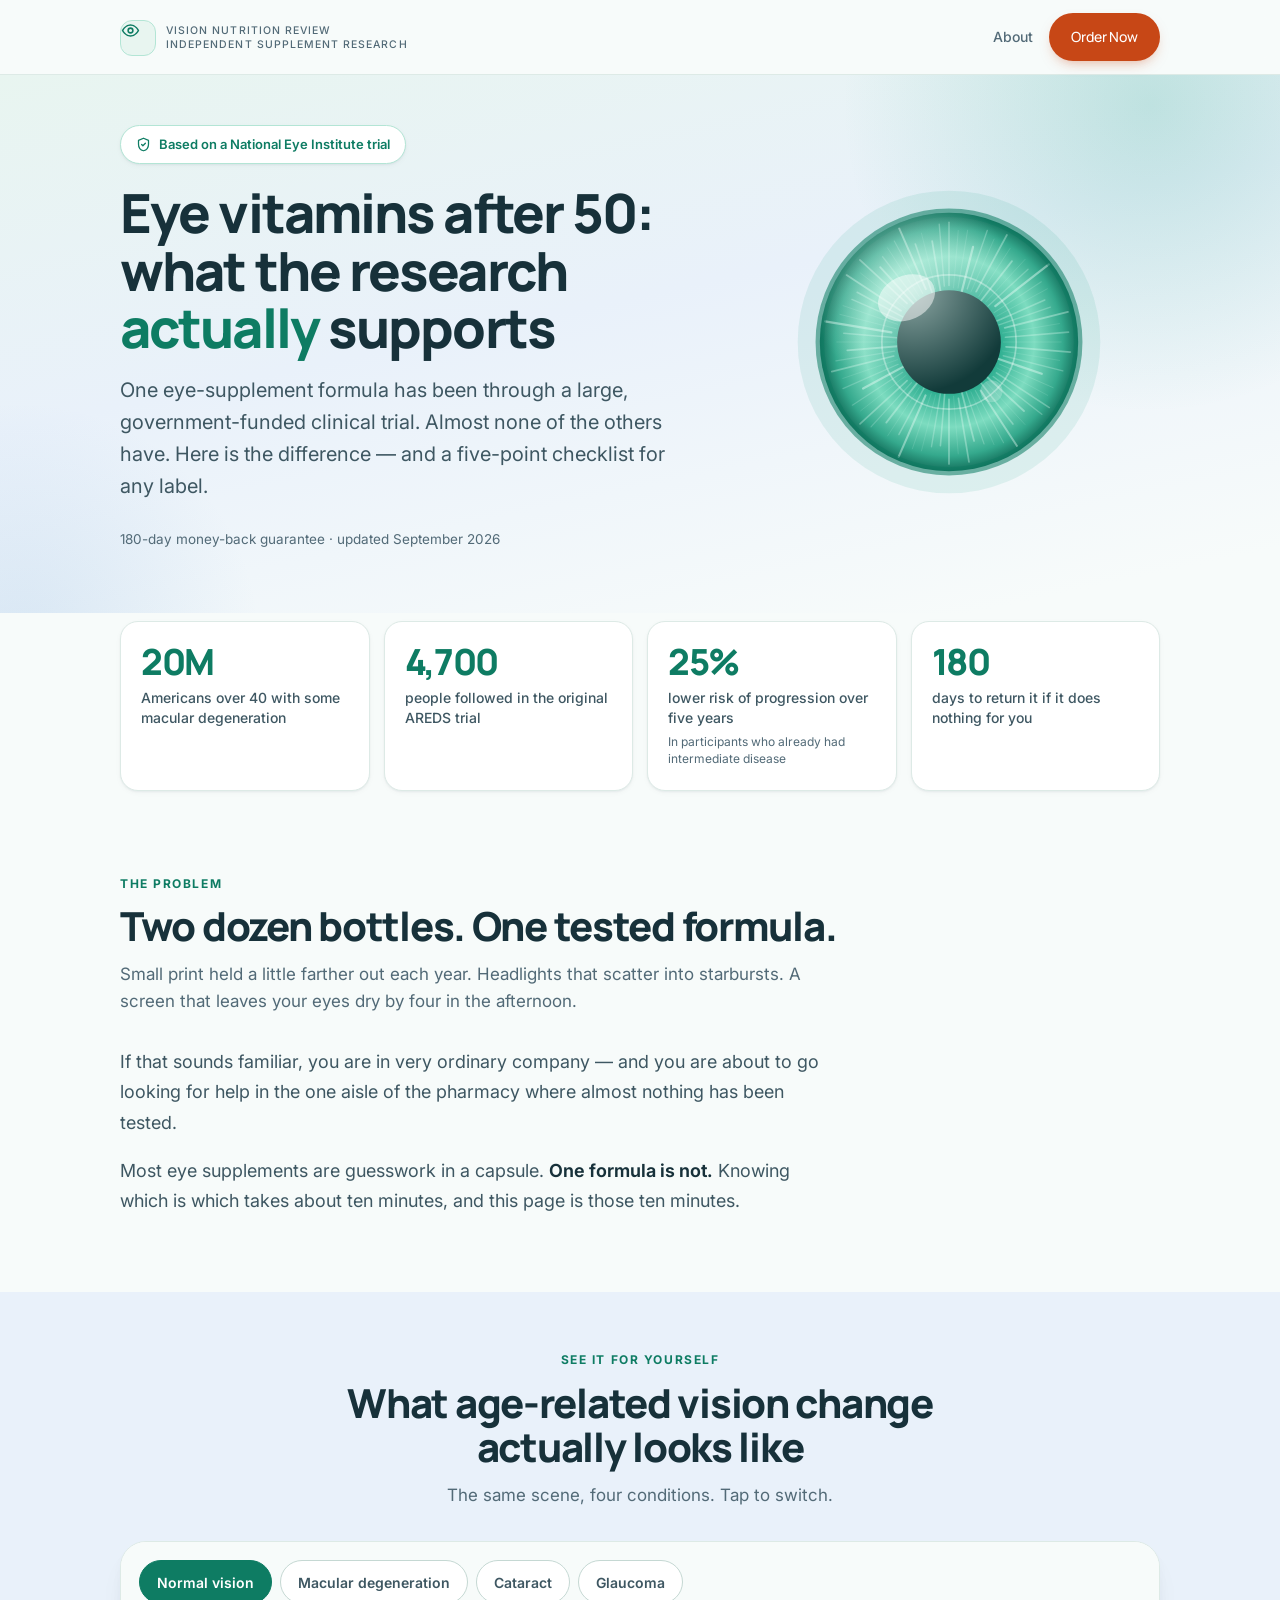
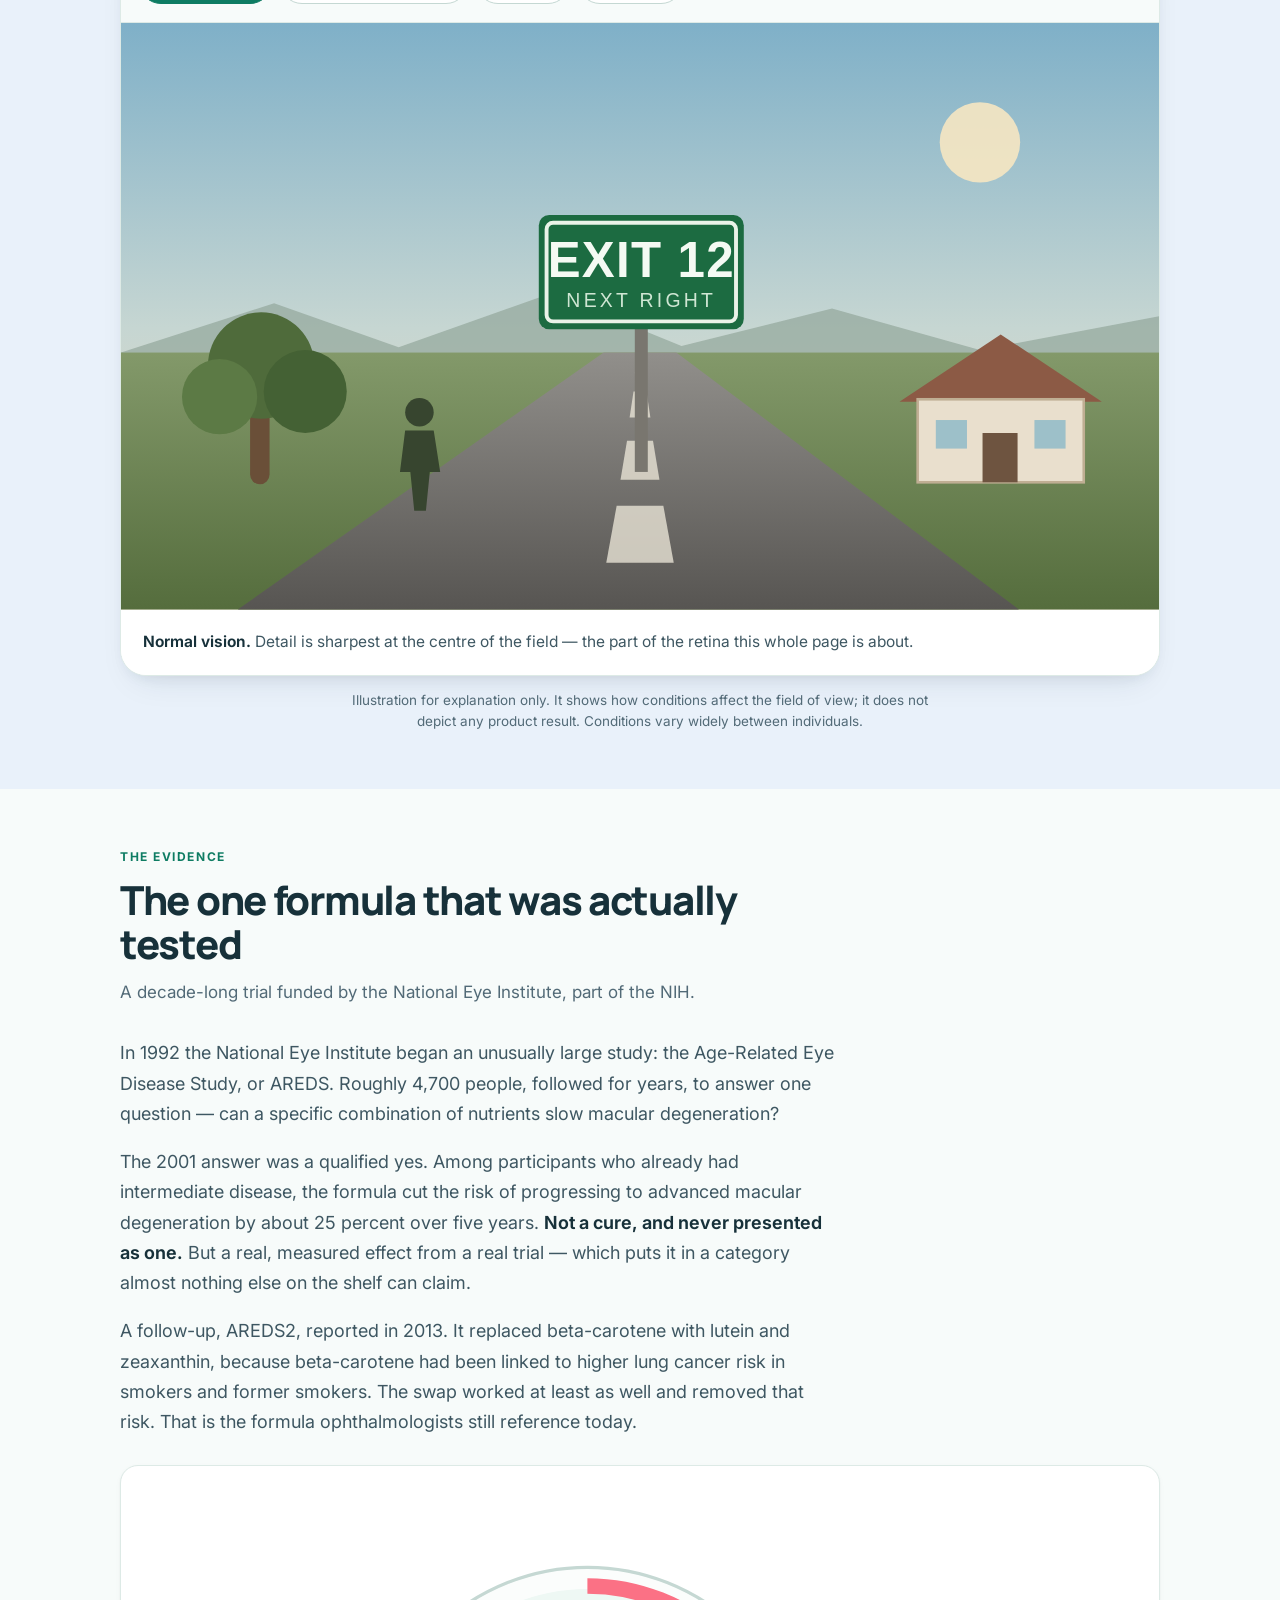
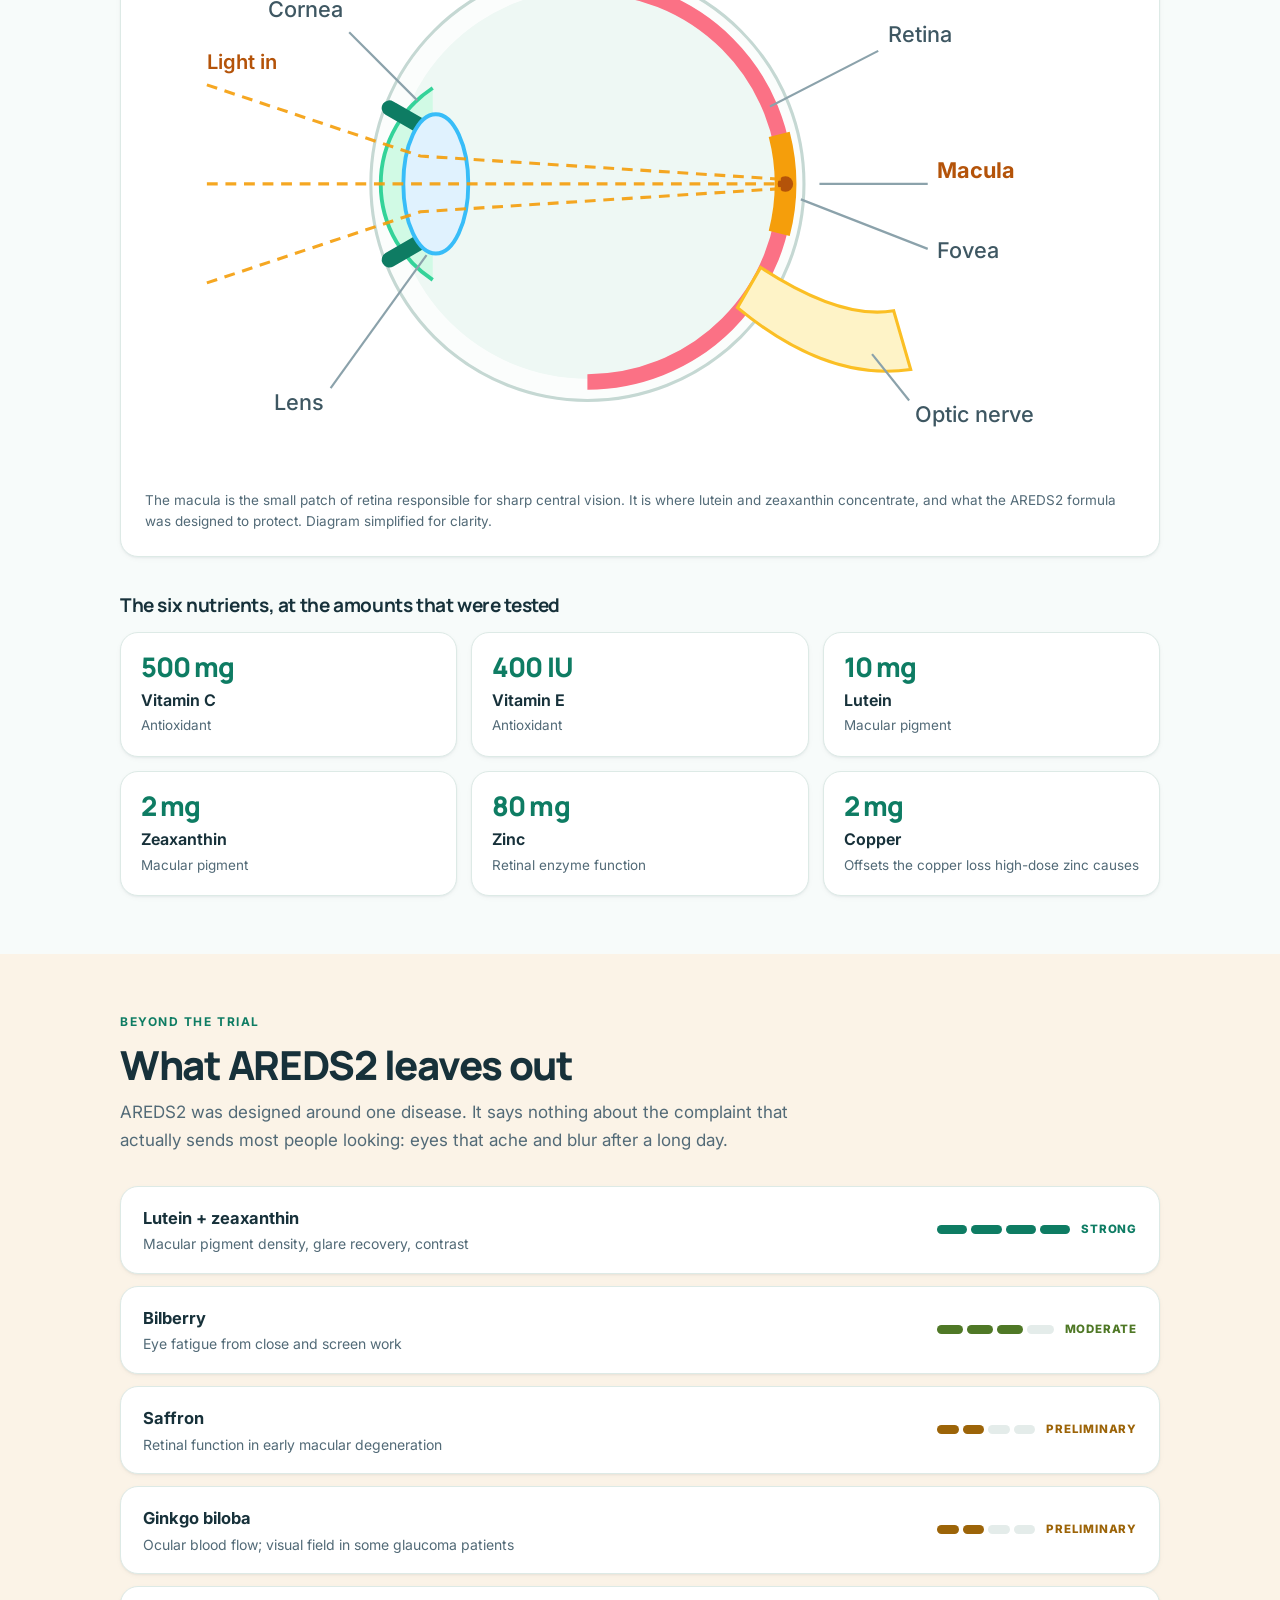
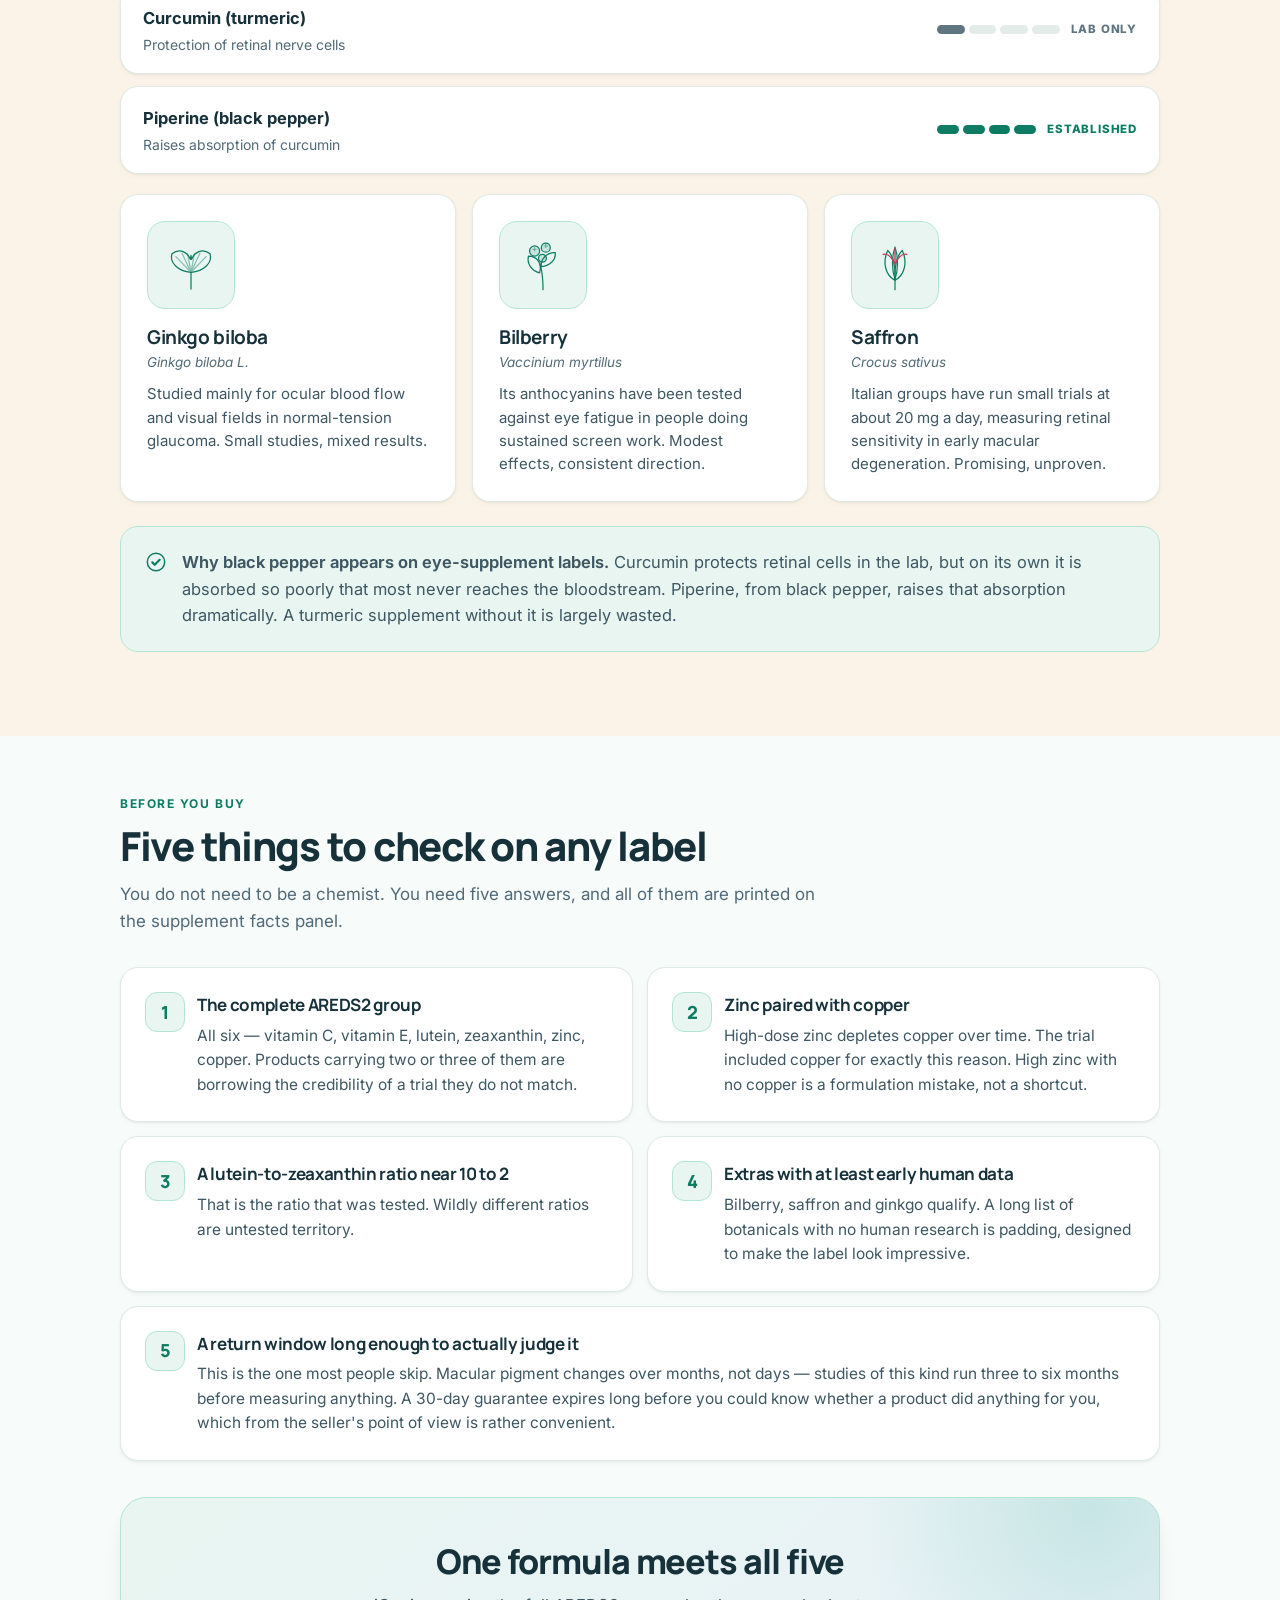
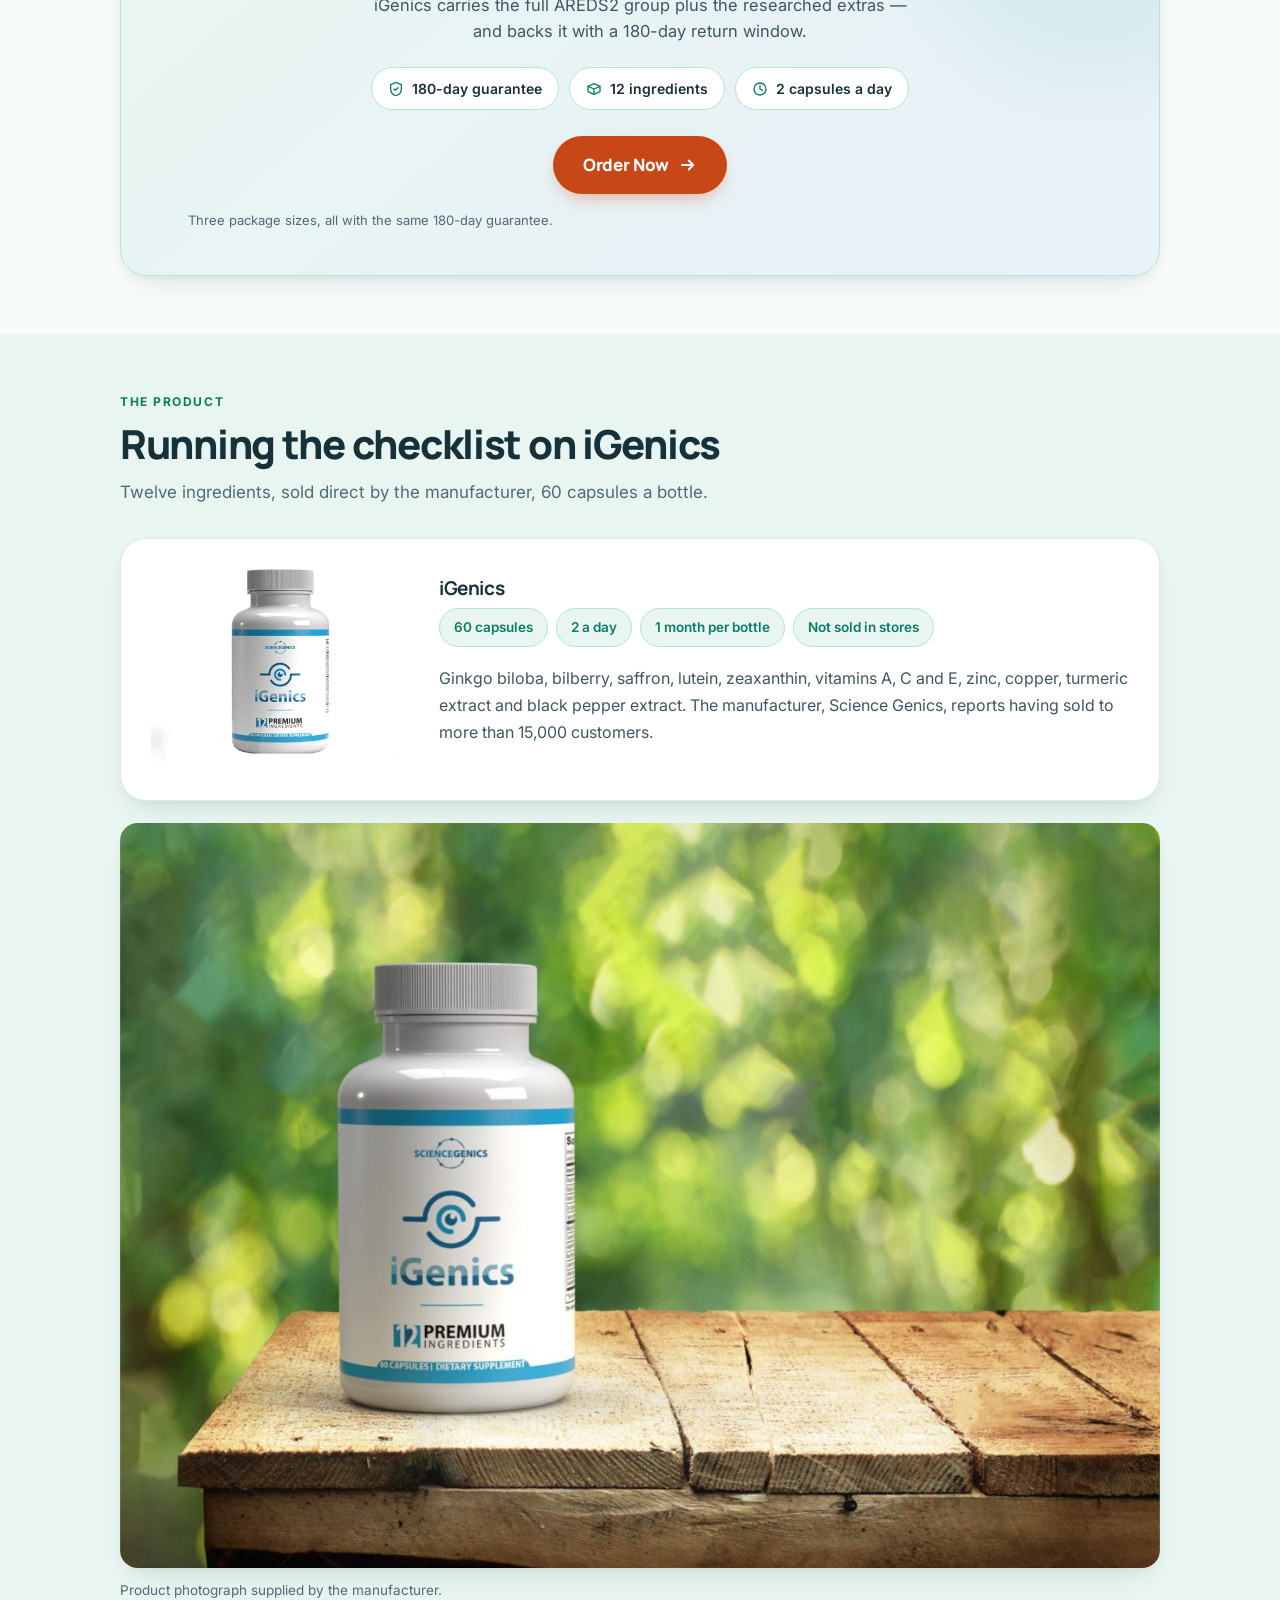
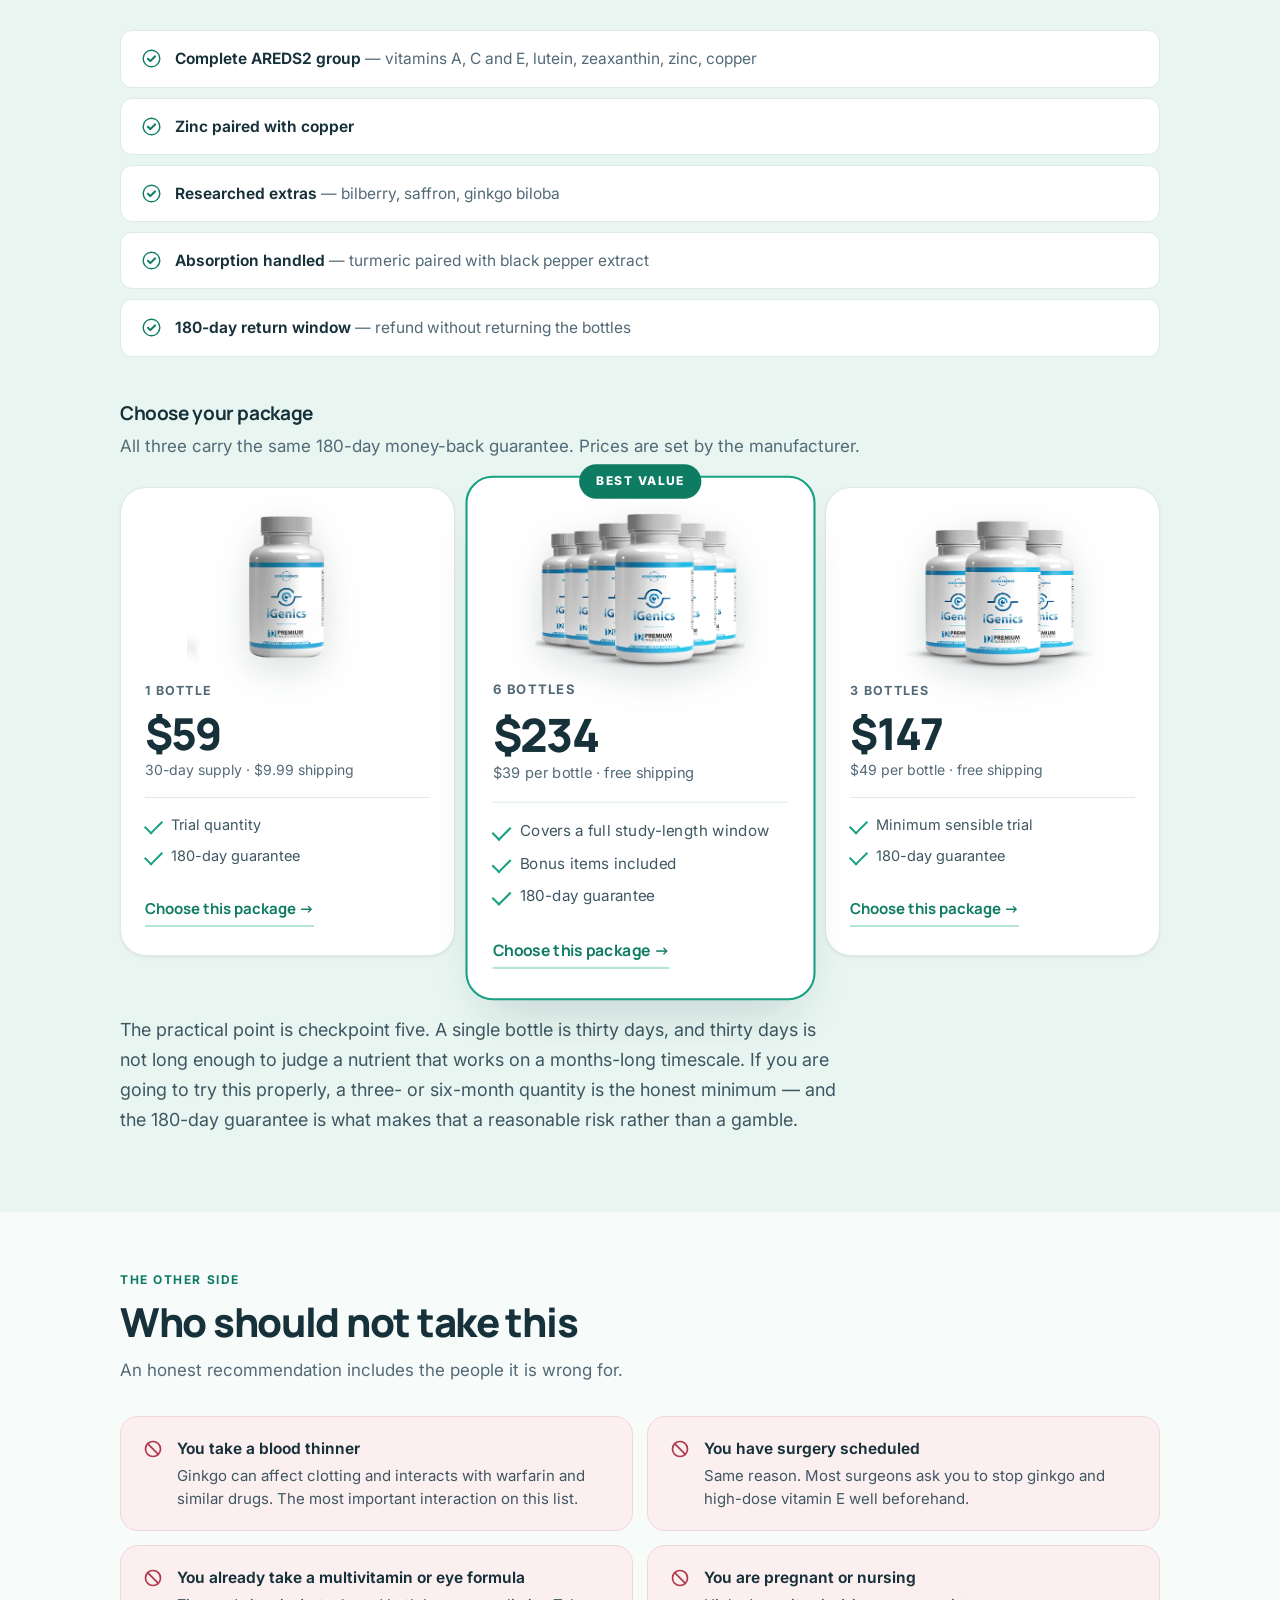
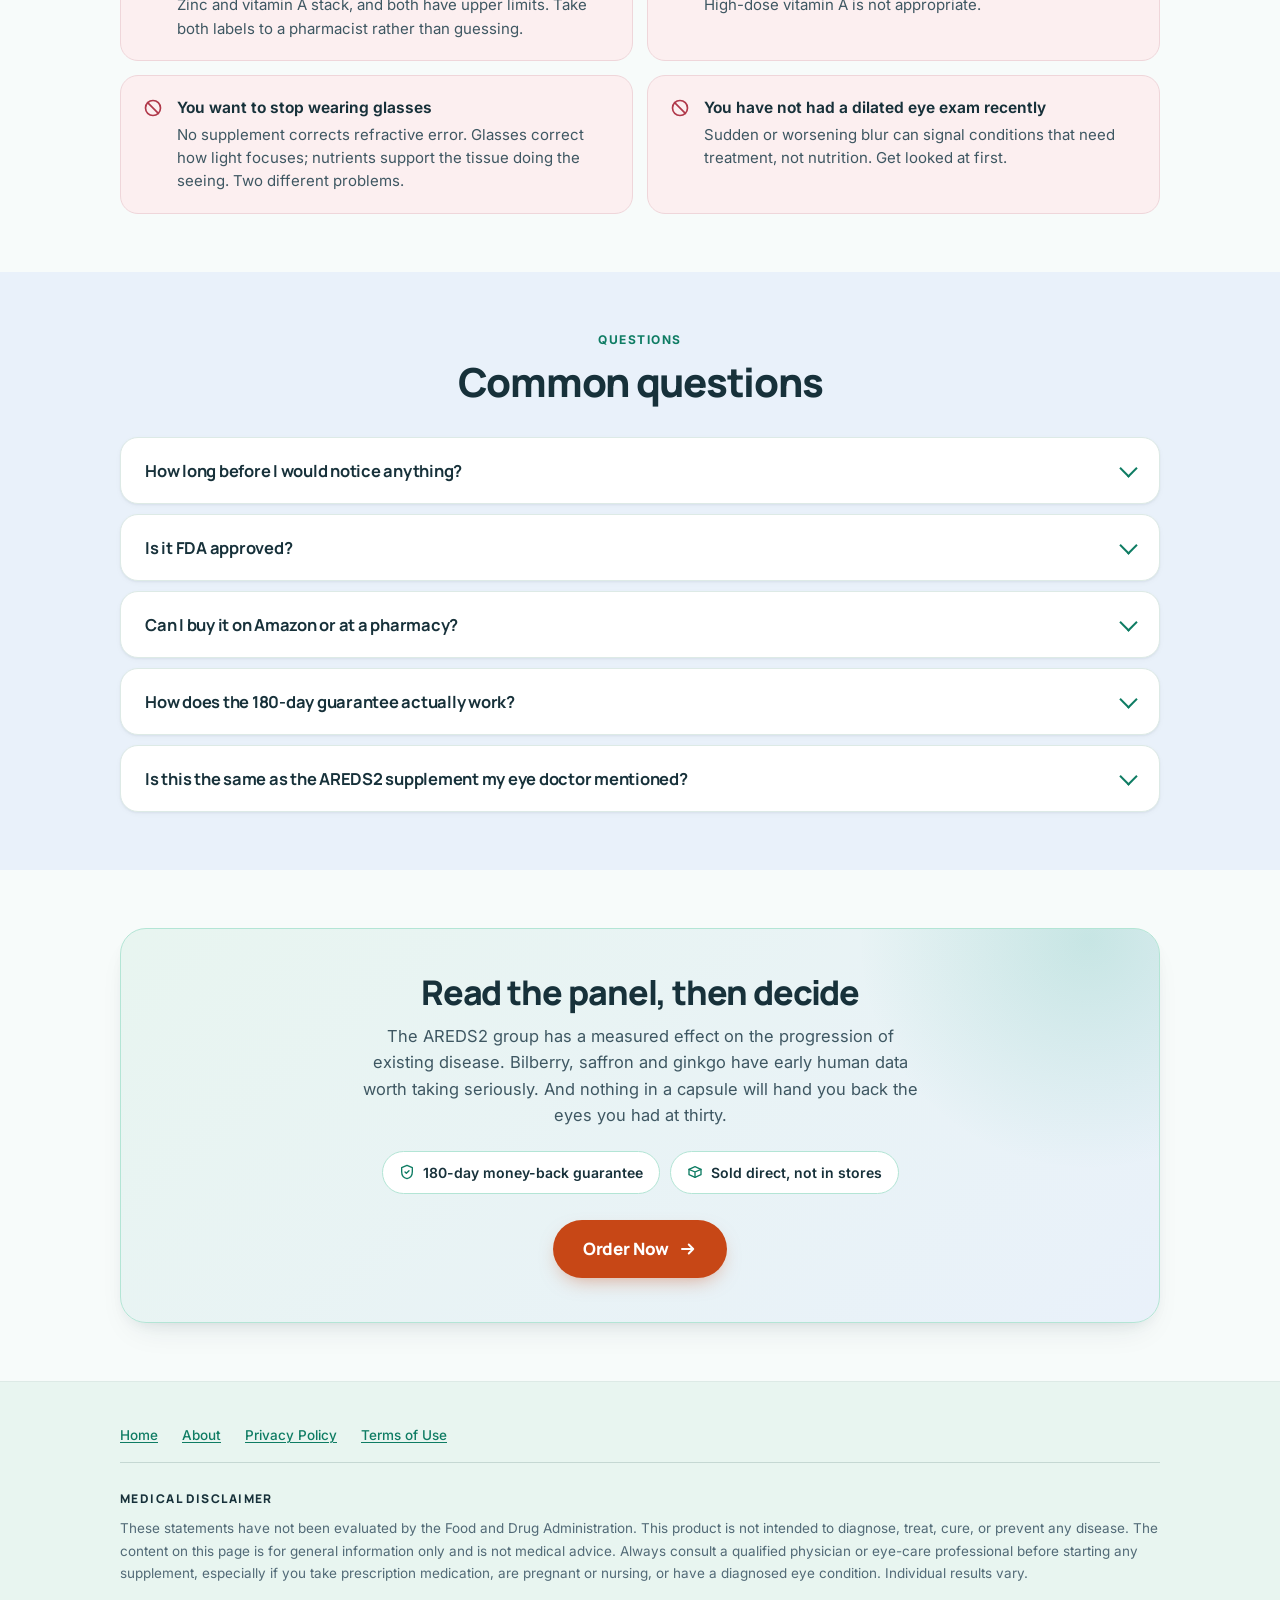
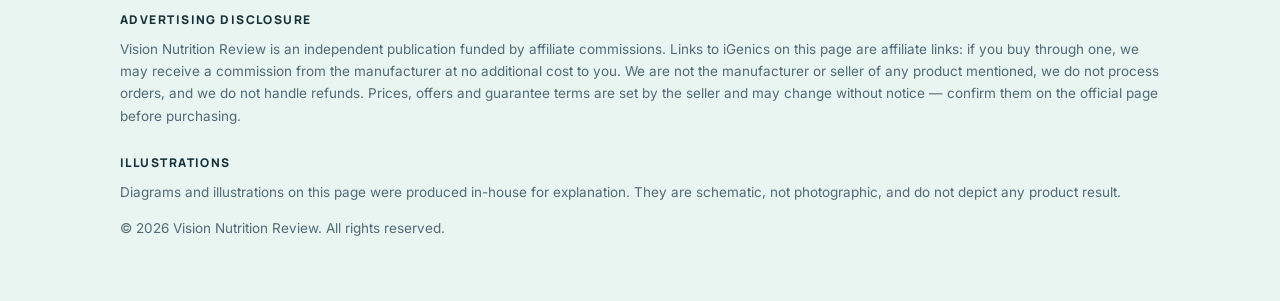
==== commit b810252e: "Adiciona o favicon oficial e remove a pagina de contato Favicon: a arte enviada (1254x1254) foi redu" ====
--- a/index.html
+++ b/index.html
@@ -19,7 +19,8 @@
 <meta http-equiv="refresh" content="0; url=/igenics/">
 <link rel="canonical" href="https://visioncaredaily.online/igenics/">
 <meta name="robots" content="noindex, follow">
-<link rel="icon" href="data:image/svg+xml,<svg xmlns='http://www.w3.org/2000/svg' viewBox='0 0 100 100'><text y='.9em' font-size='90'>&#128065;</text></svg>">
+<link rel="icon" type="image/png" sizes="32x32" href="/igenics/assets/img/favicon-32.png">
+<link rel="apple-touch-icon" sizes="180x180" href="/igenics/assets/img/favicon-180.png">
 
 <style>
   html { color-scheme: light; }
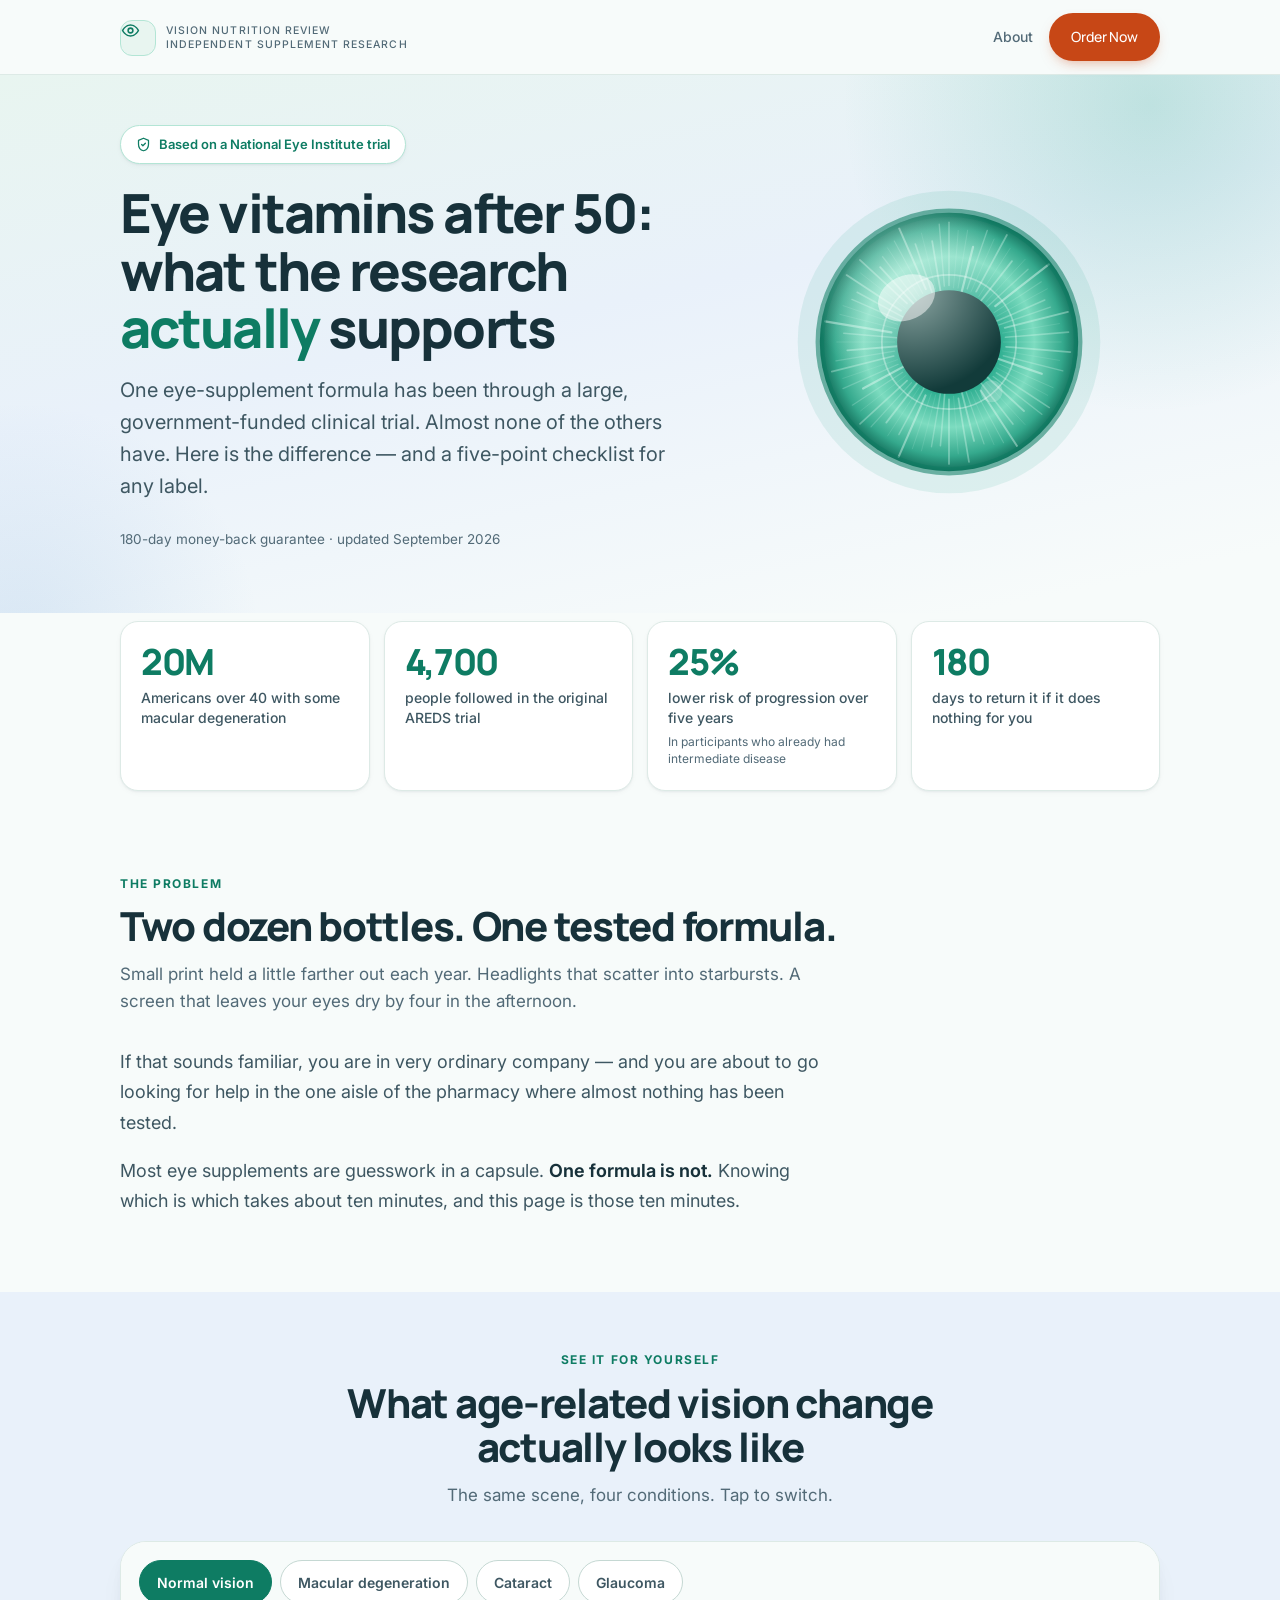
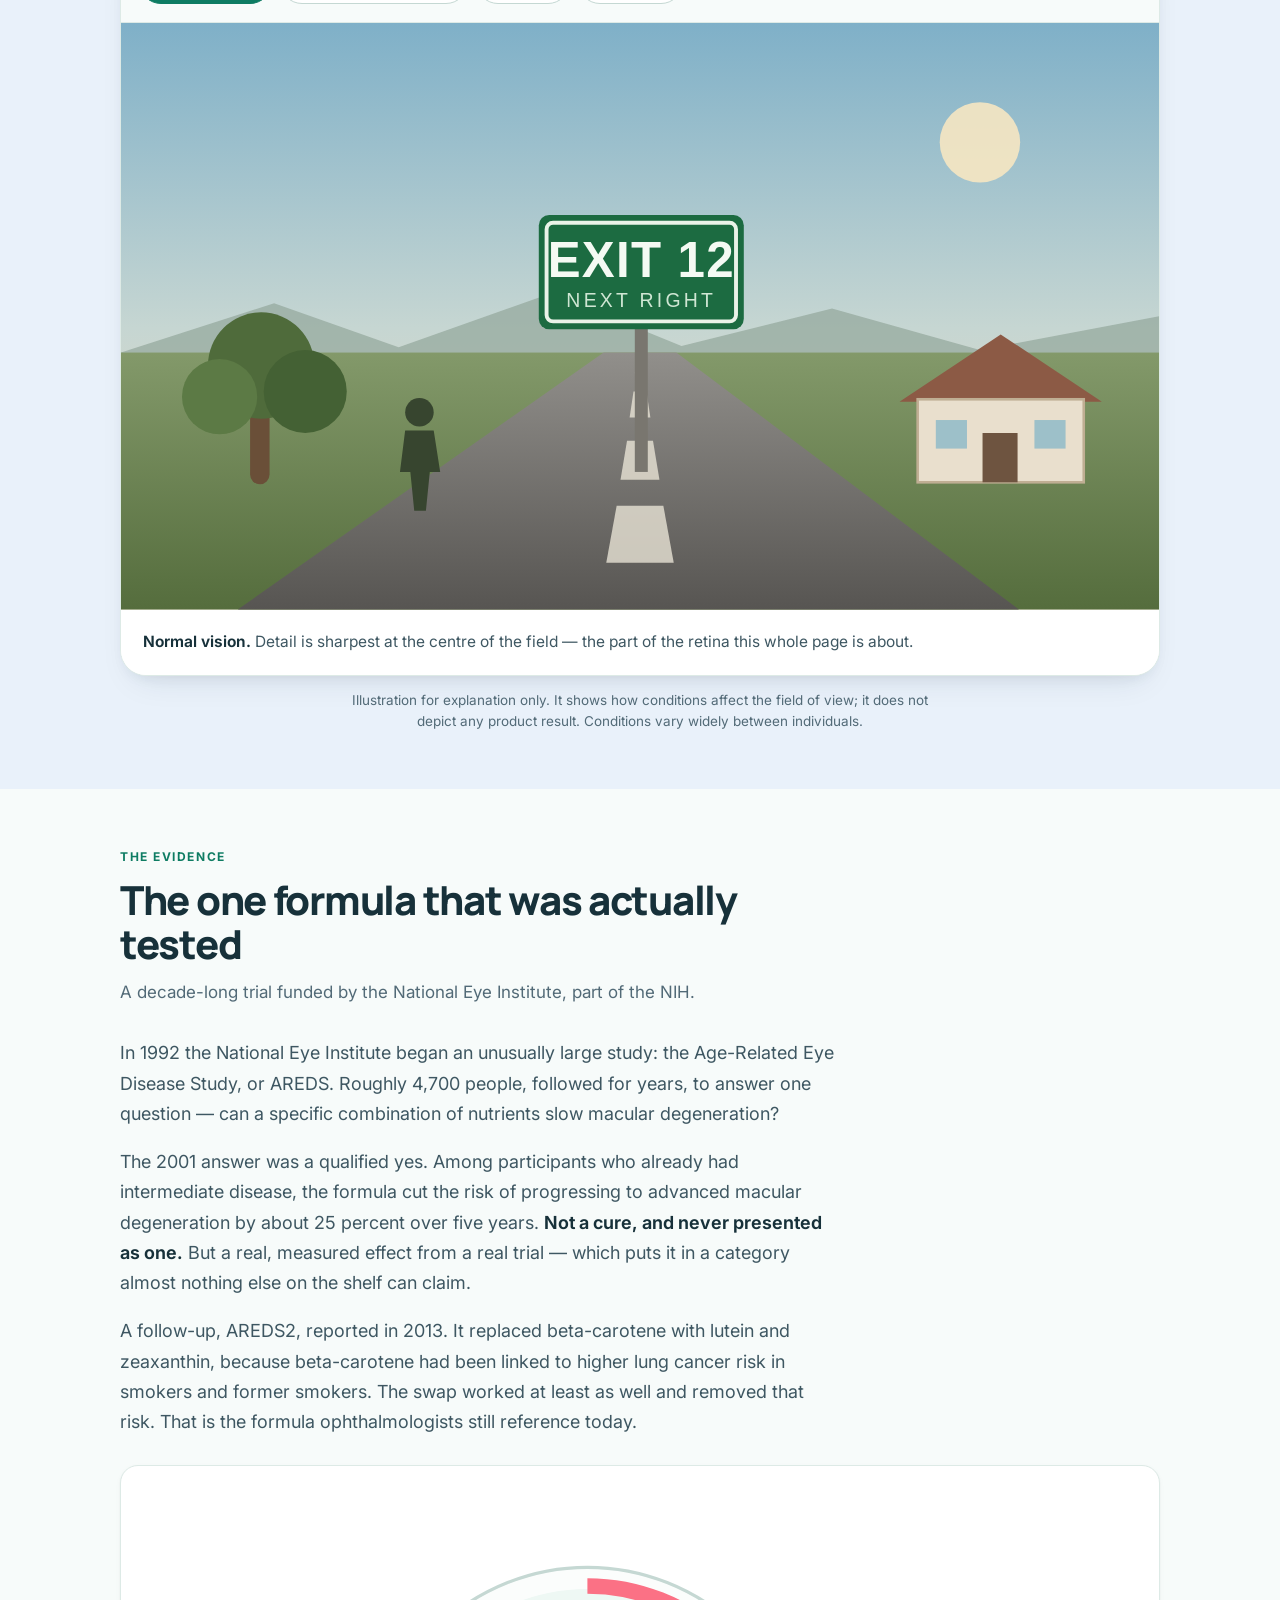
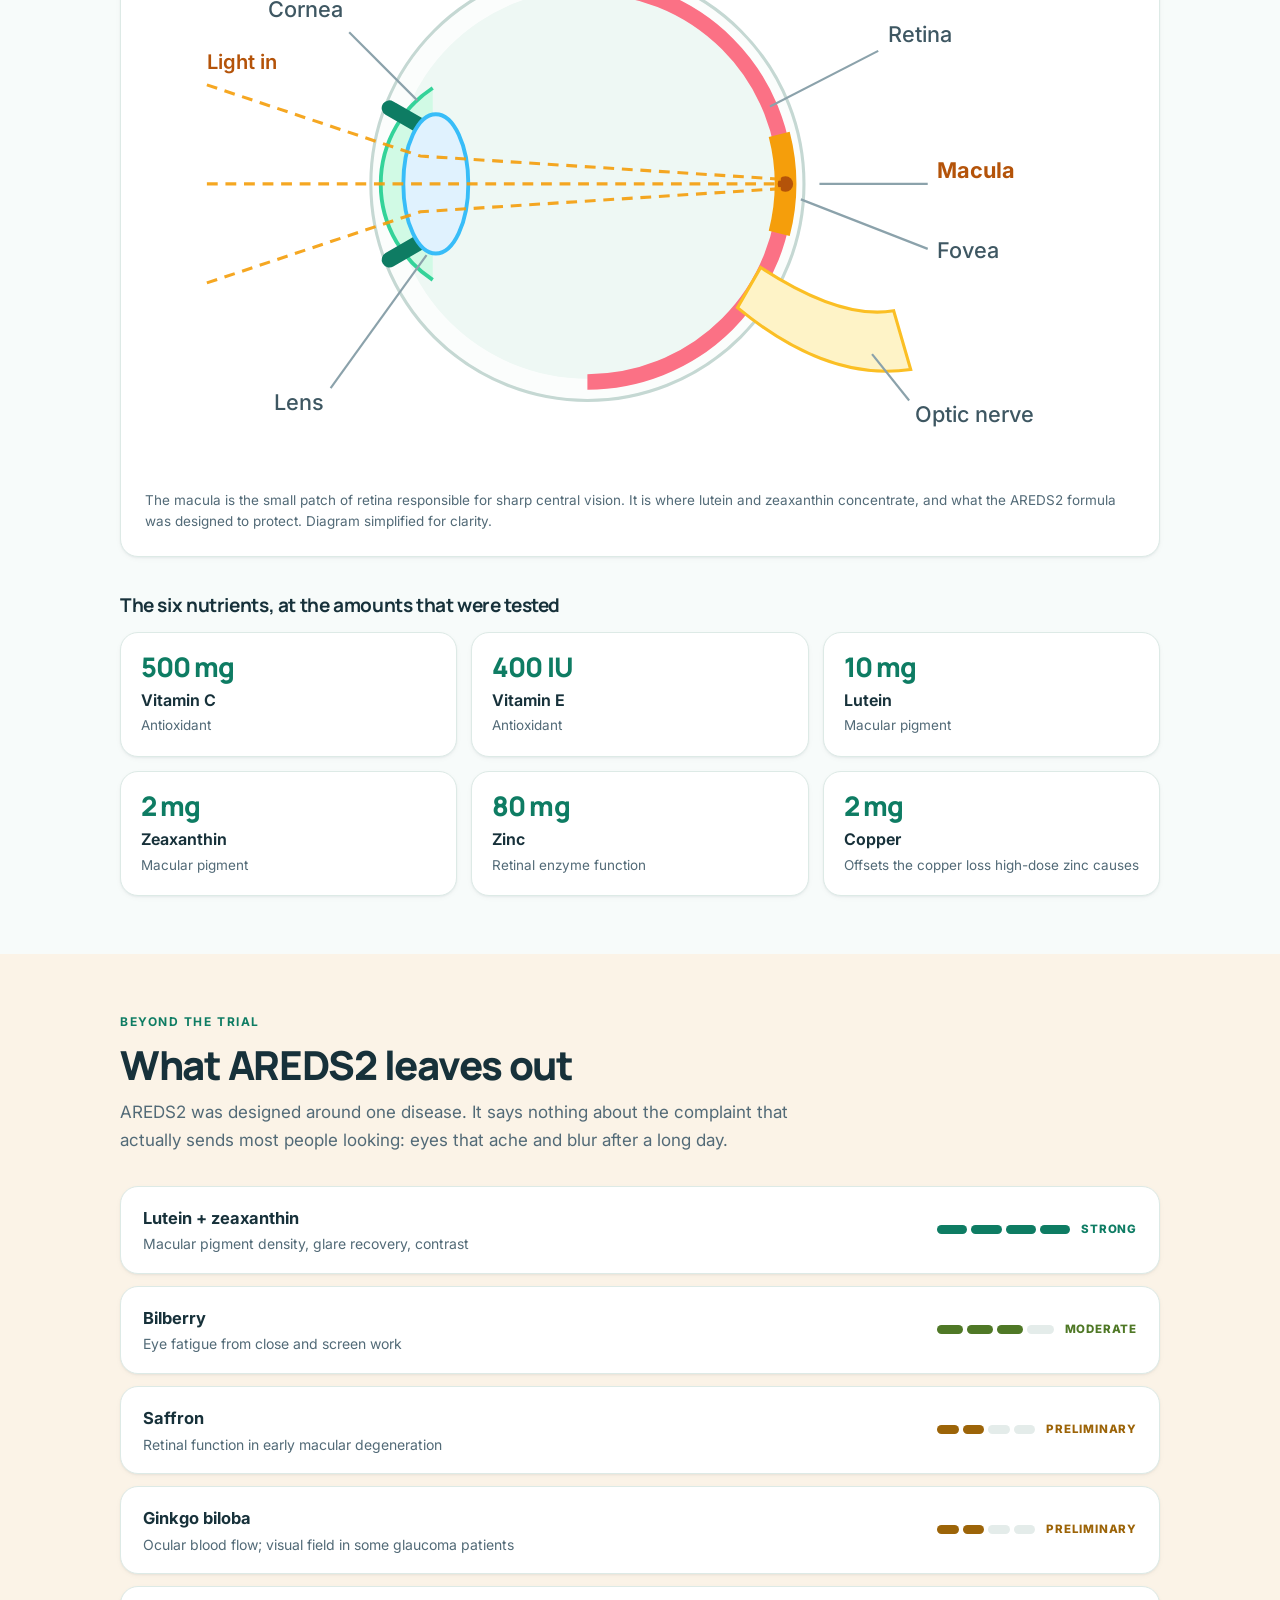
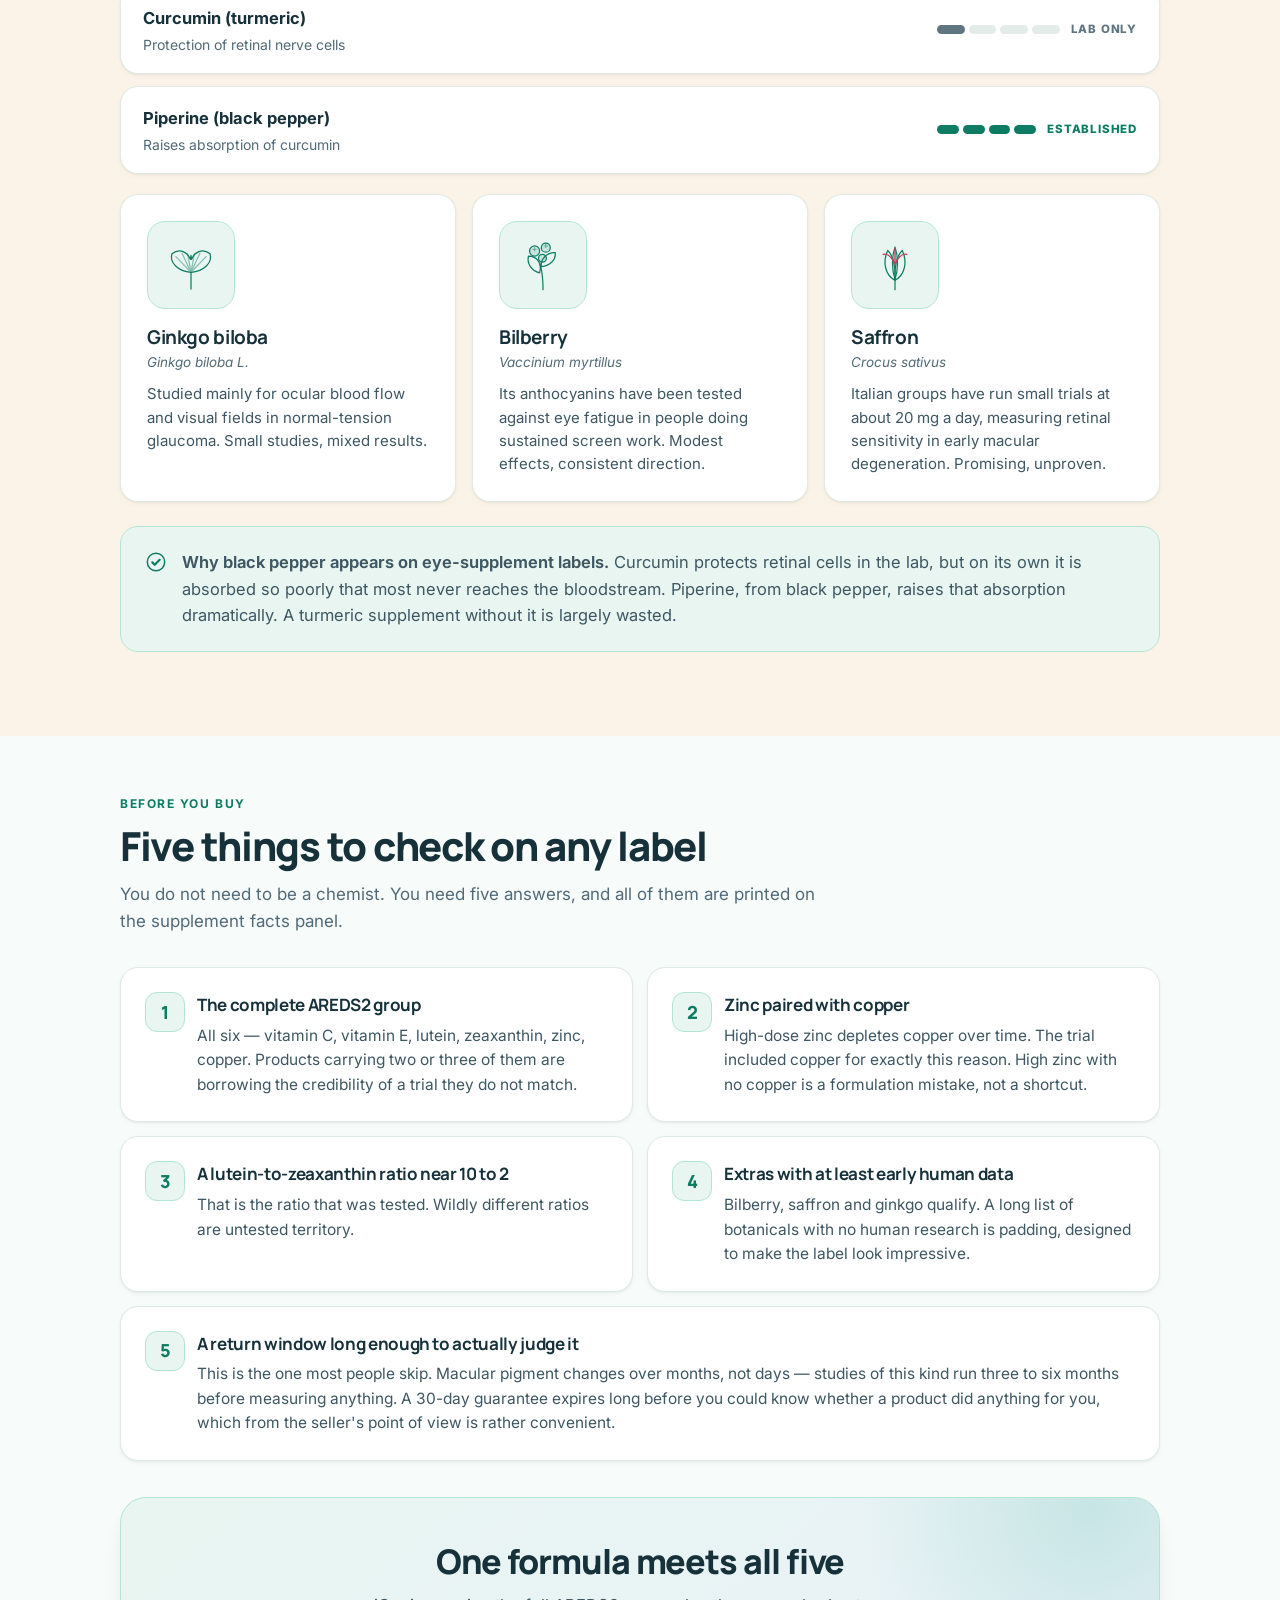
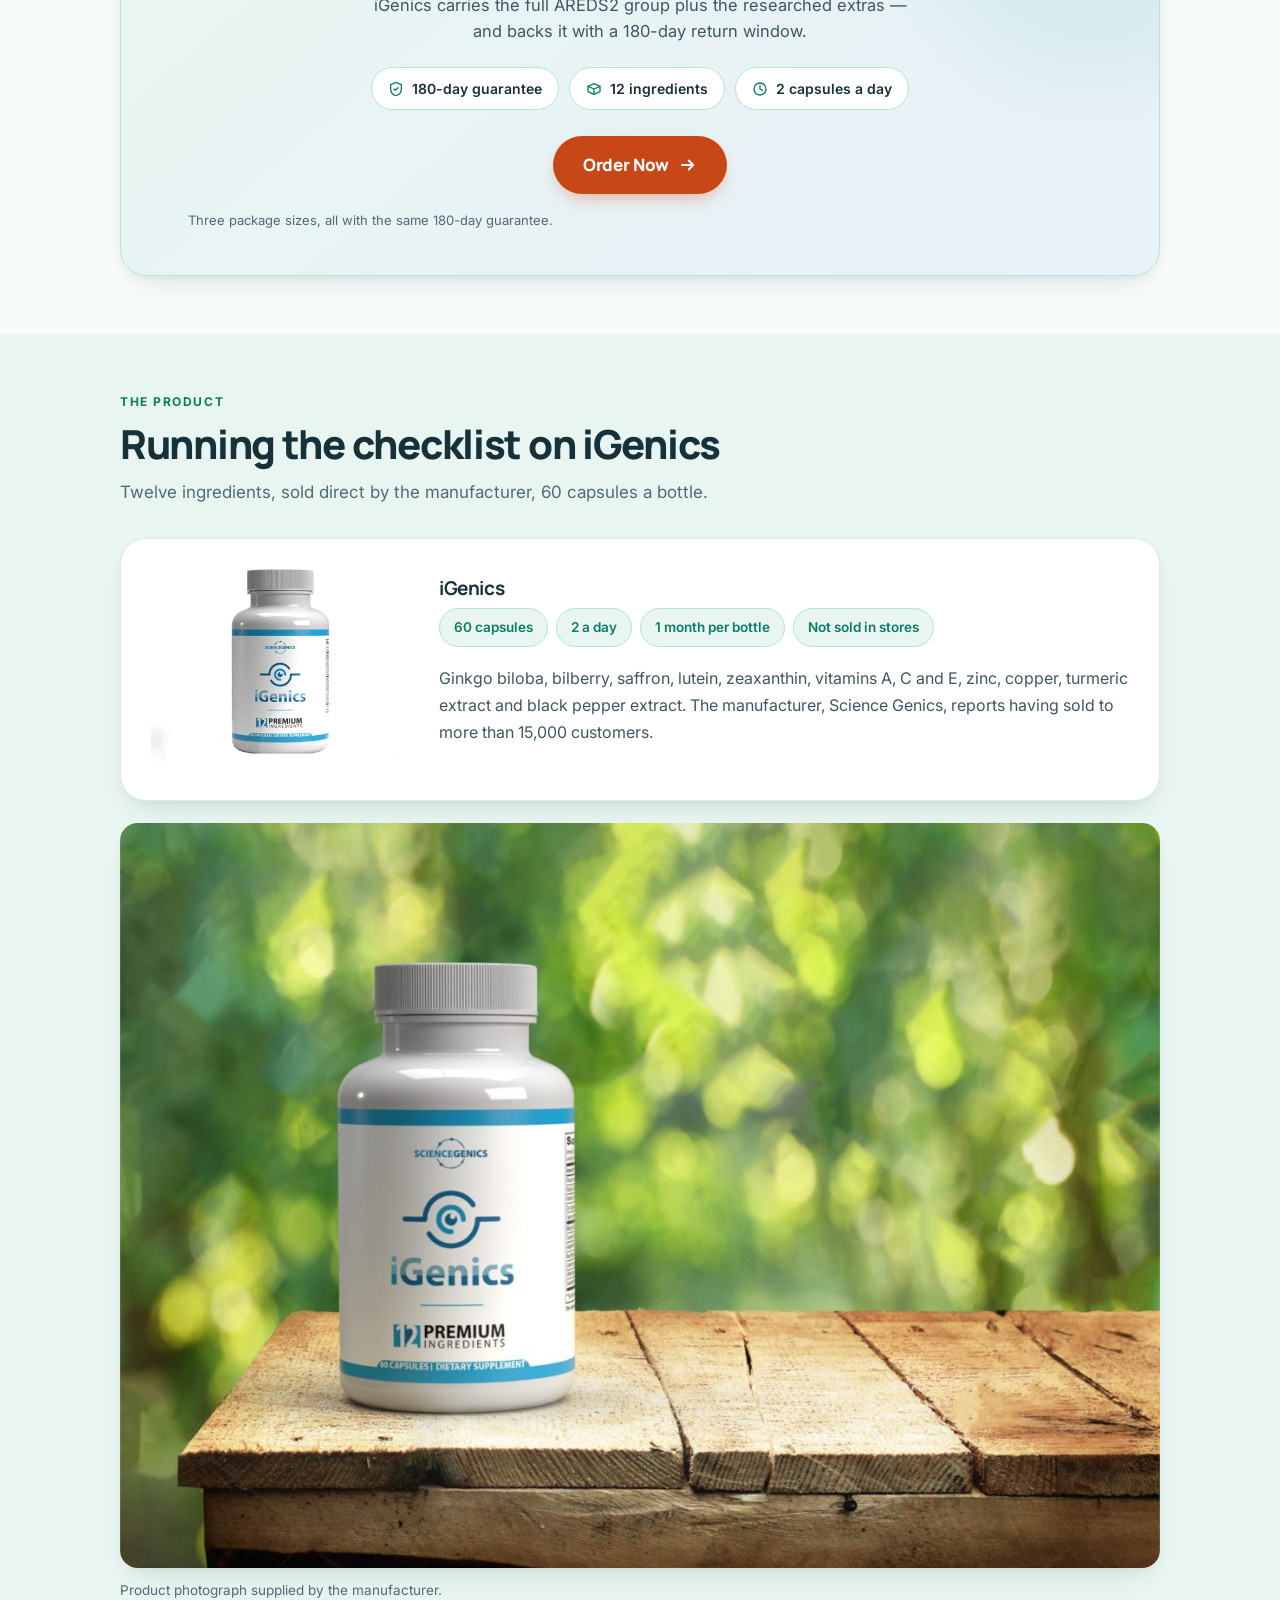
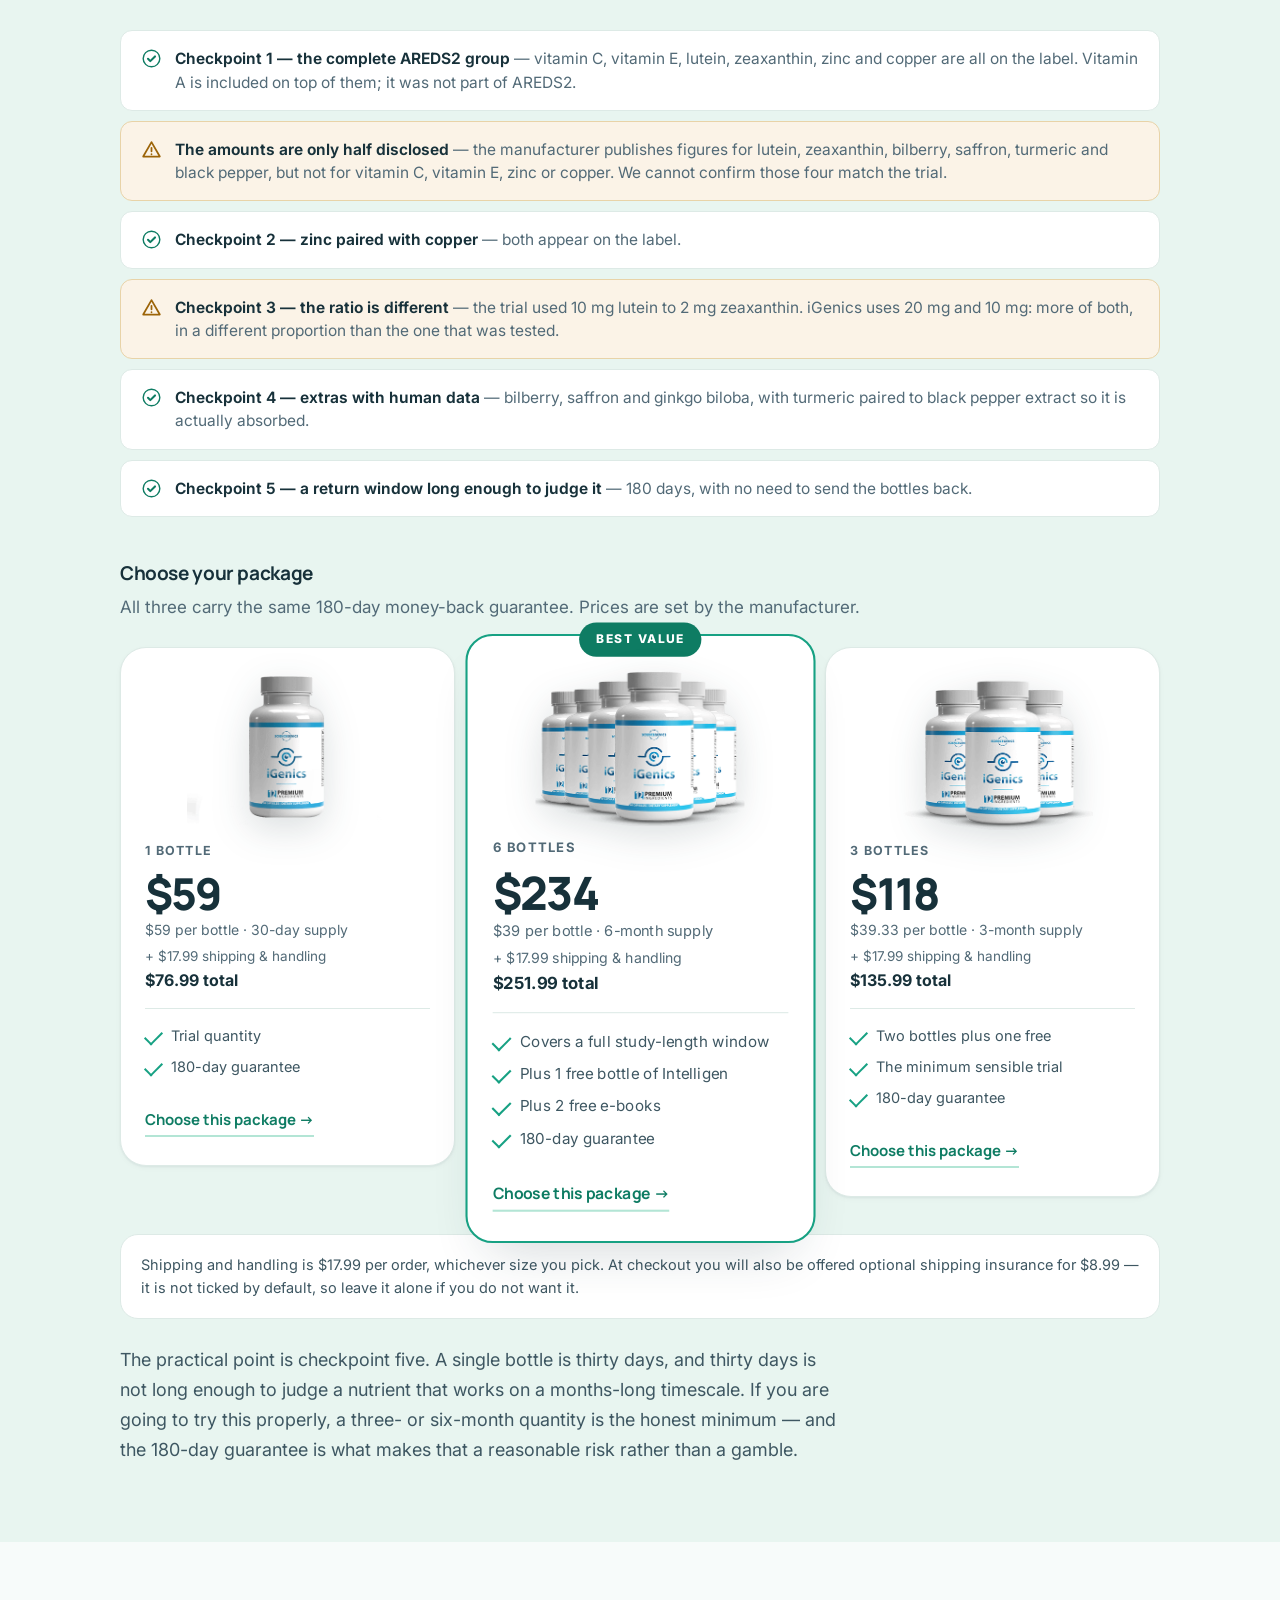
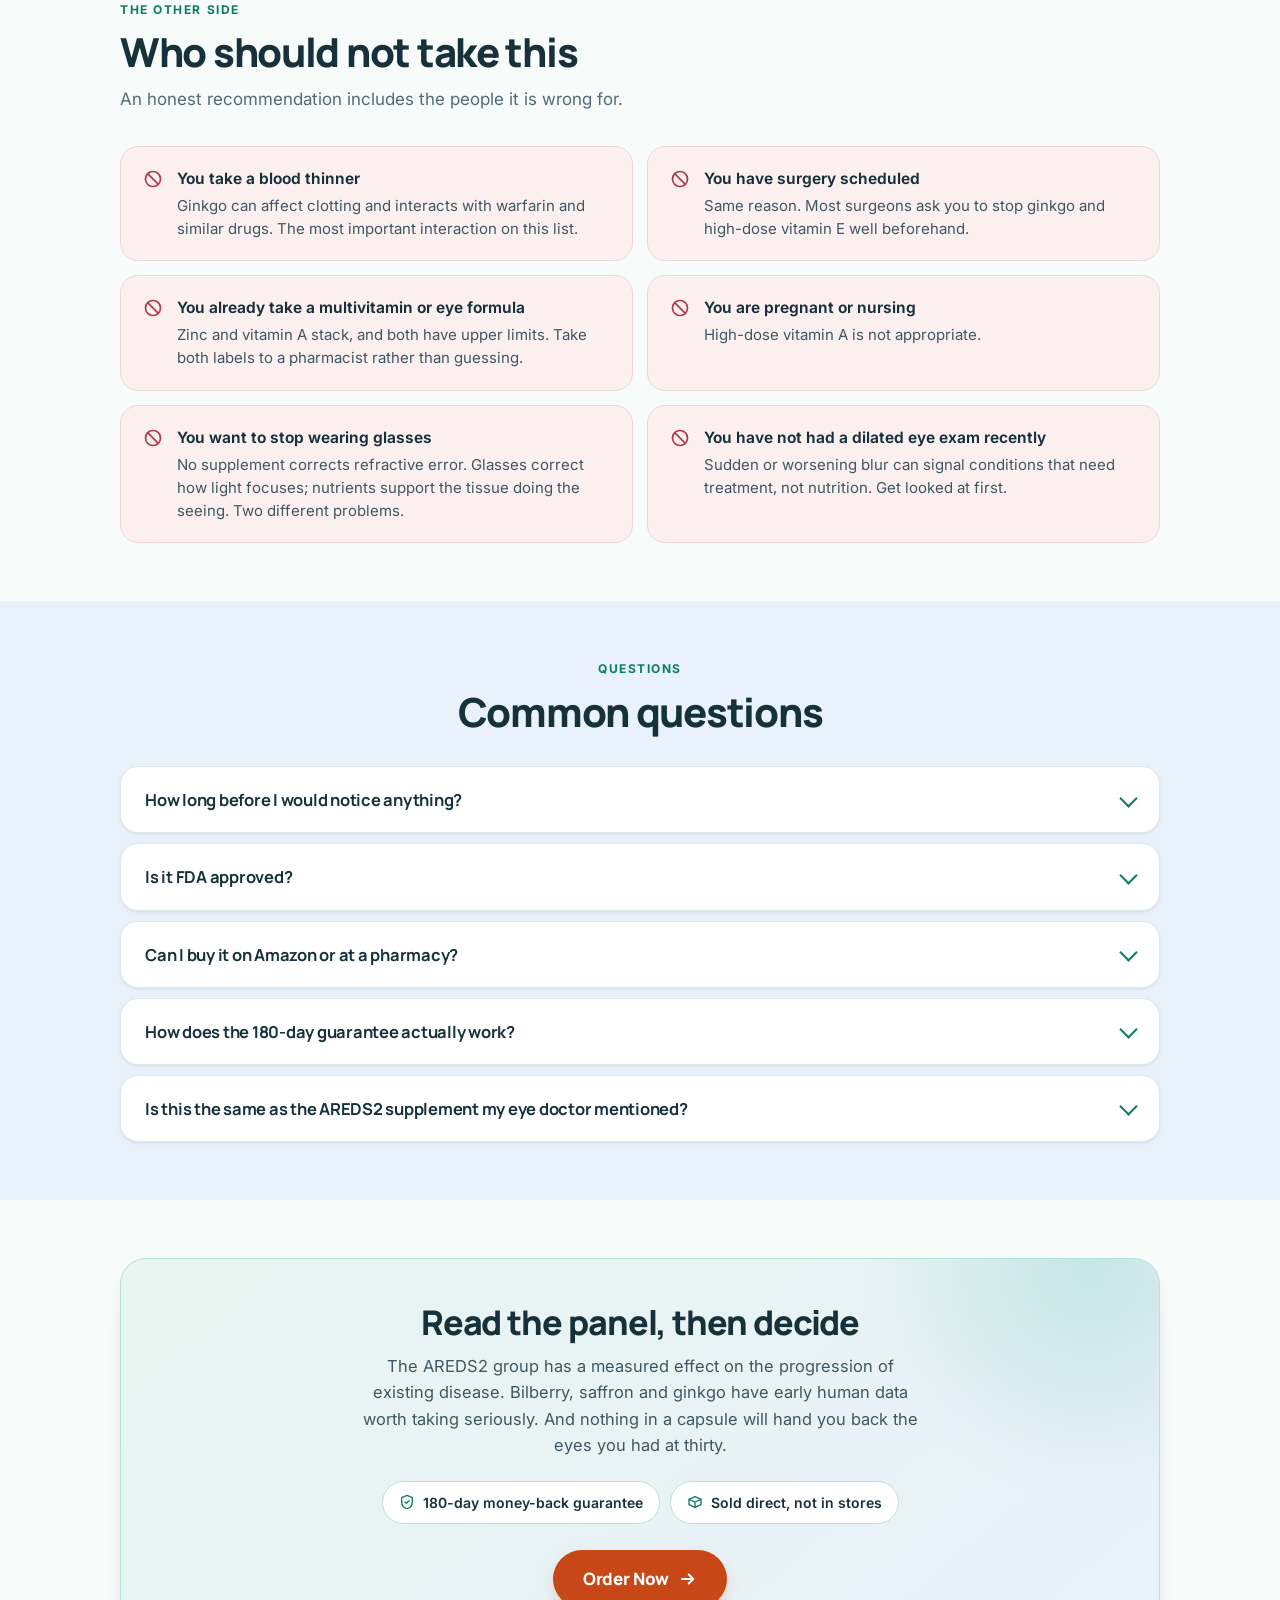
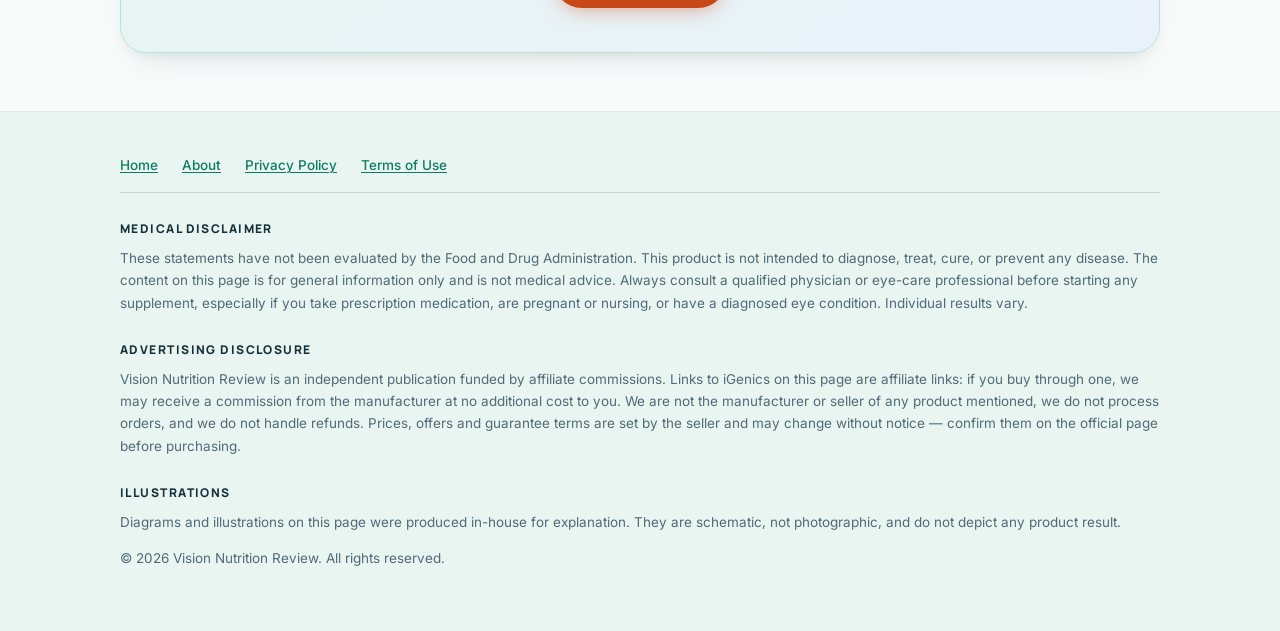
==== commit 06661470: "Corrige preco/frete/checklist, remove contato, troca favicon pelo icone do olho Preco e frete (passo" ====
--- a/index.html
+++ b/index.html
@@ -19,6 +19,7 @@
 <meta http-equiv="refresh" content="0; url=/igenics/">
 <link rel="canonical" href="https://visioncaredaily.online/igenics/">
 <meta name="robots" content="noindex, follow">
+<link rel="icon" type="image/svg+xml" href="/igenics/assets/img/favicon.svg">
 <link rel="icon" type="image/png" sizes="32x32" href="/igenics/assets/img/favicon-32.png">
 <link rel="apple-touch-icon" sizes="180x180" href="/igenics/assets/img/favicon-180.png">
 
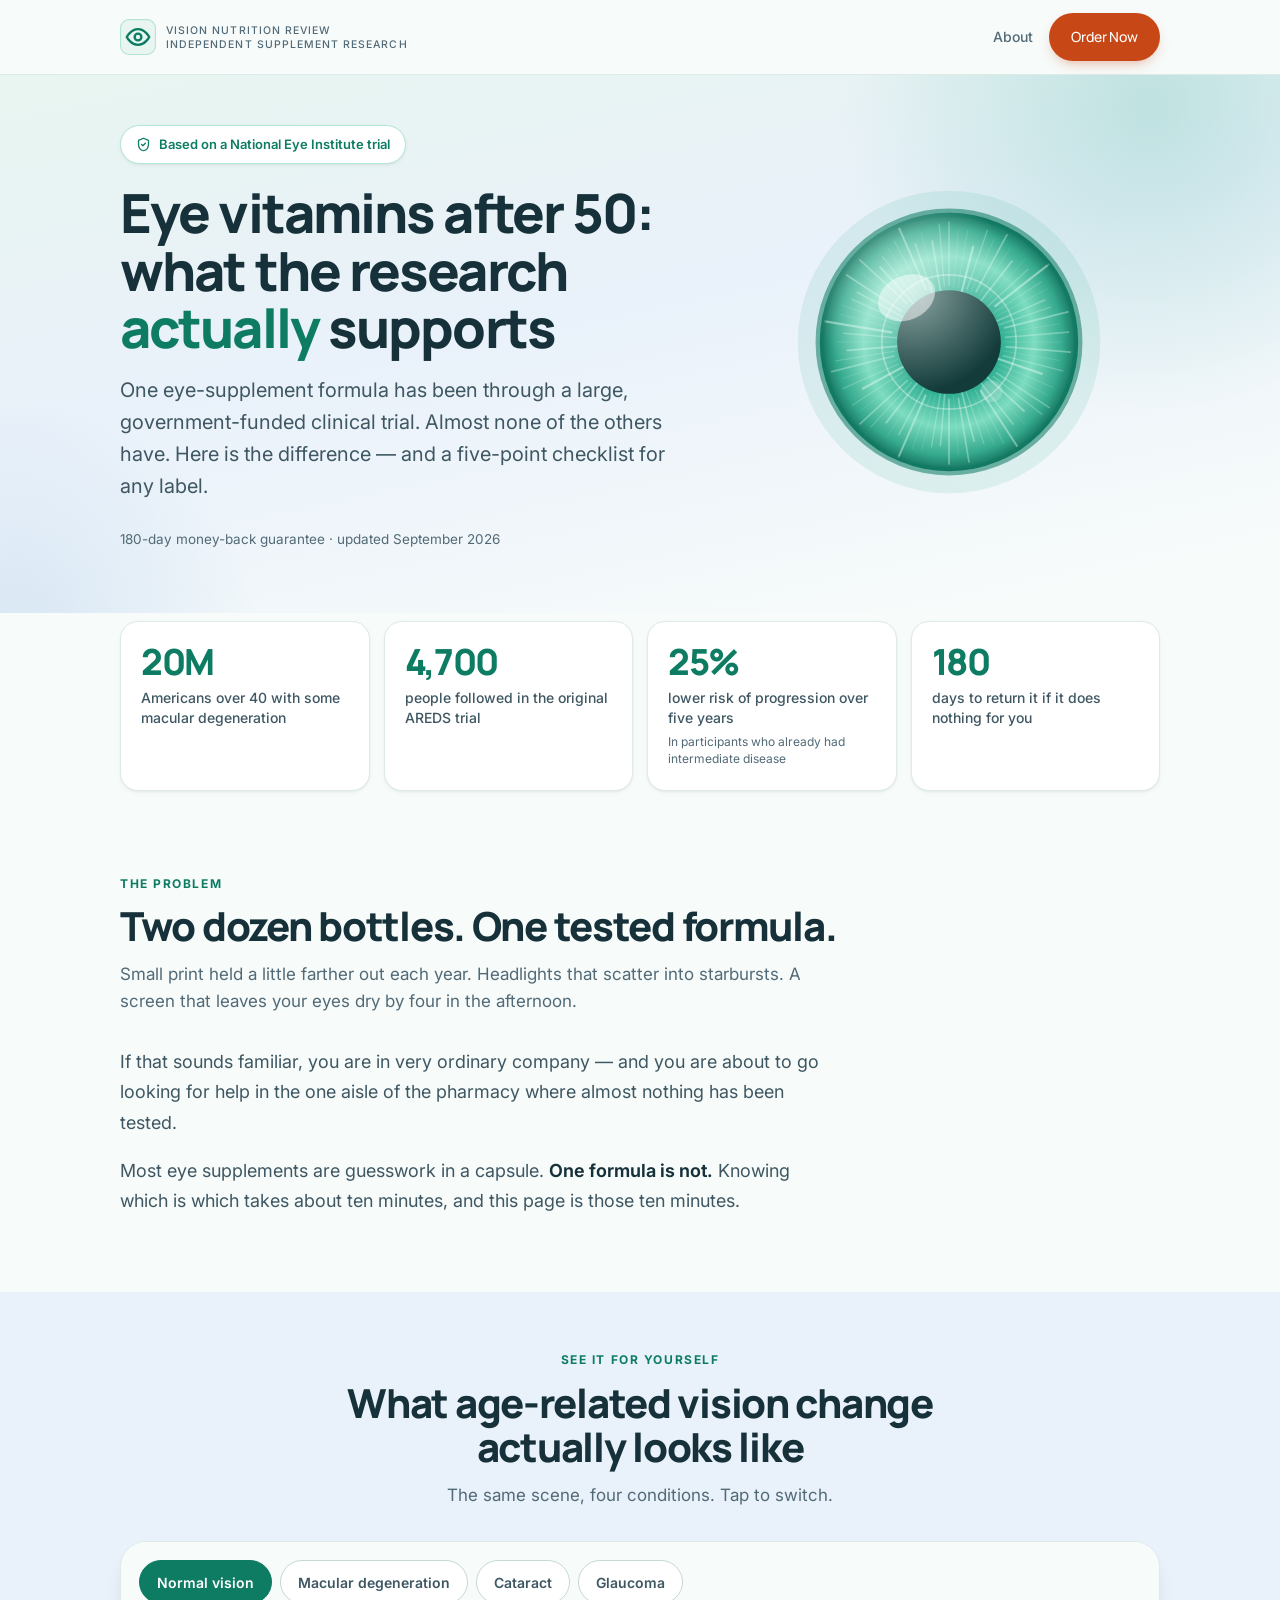
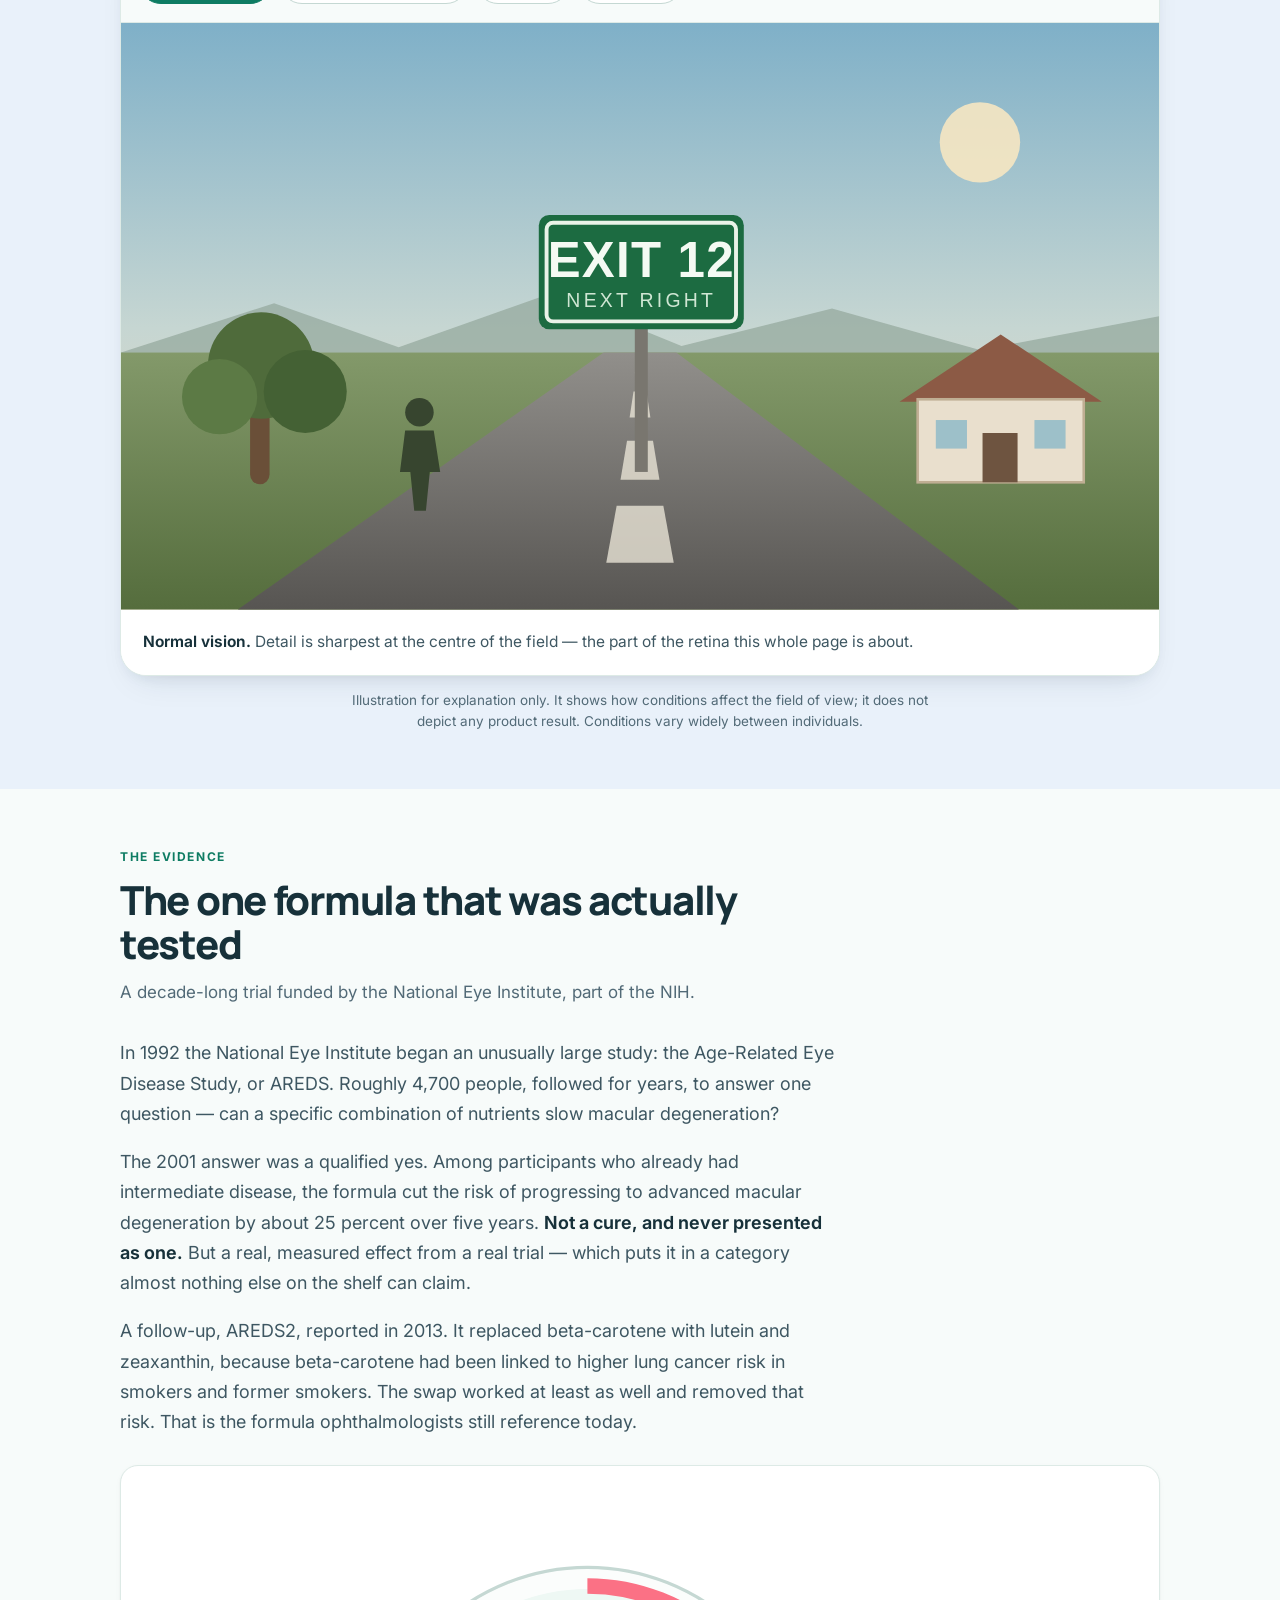
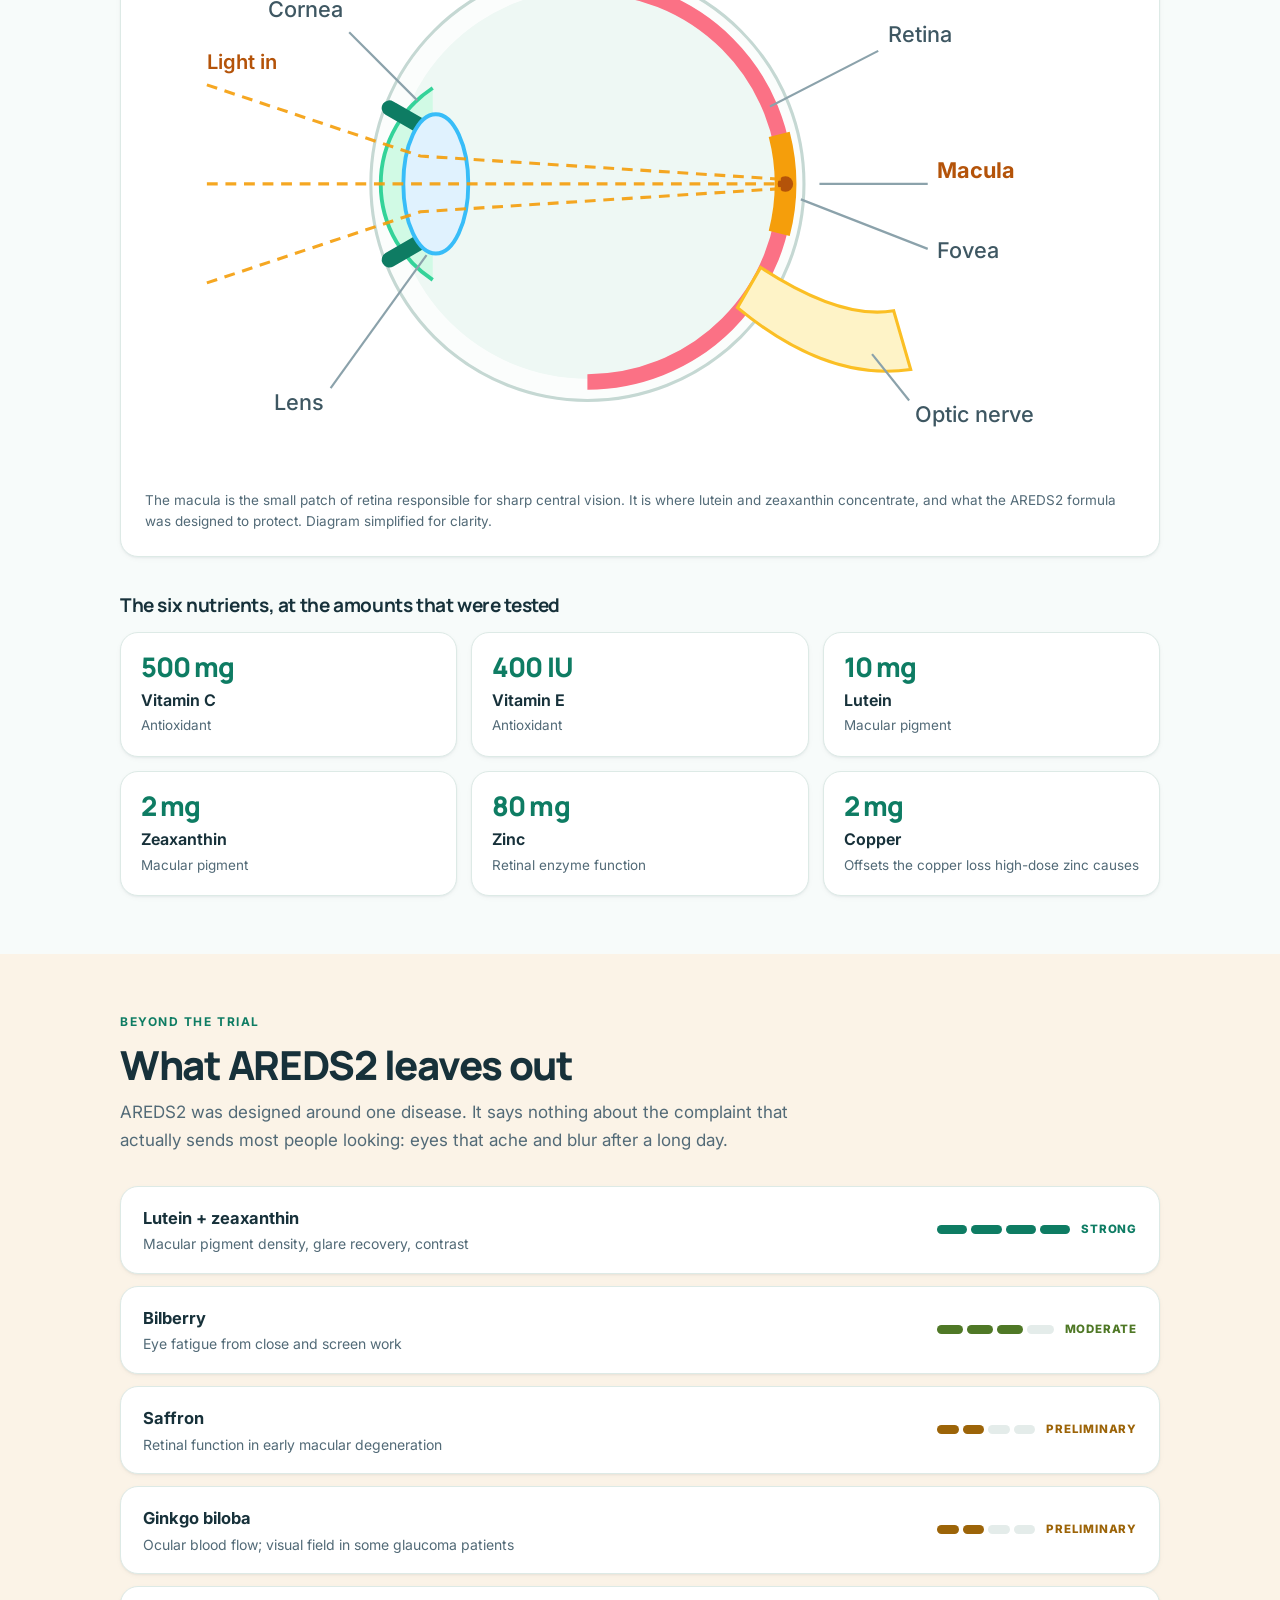
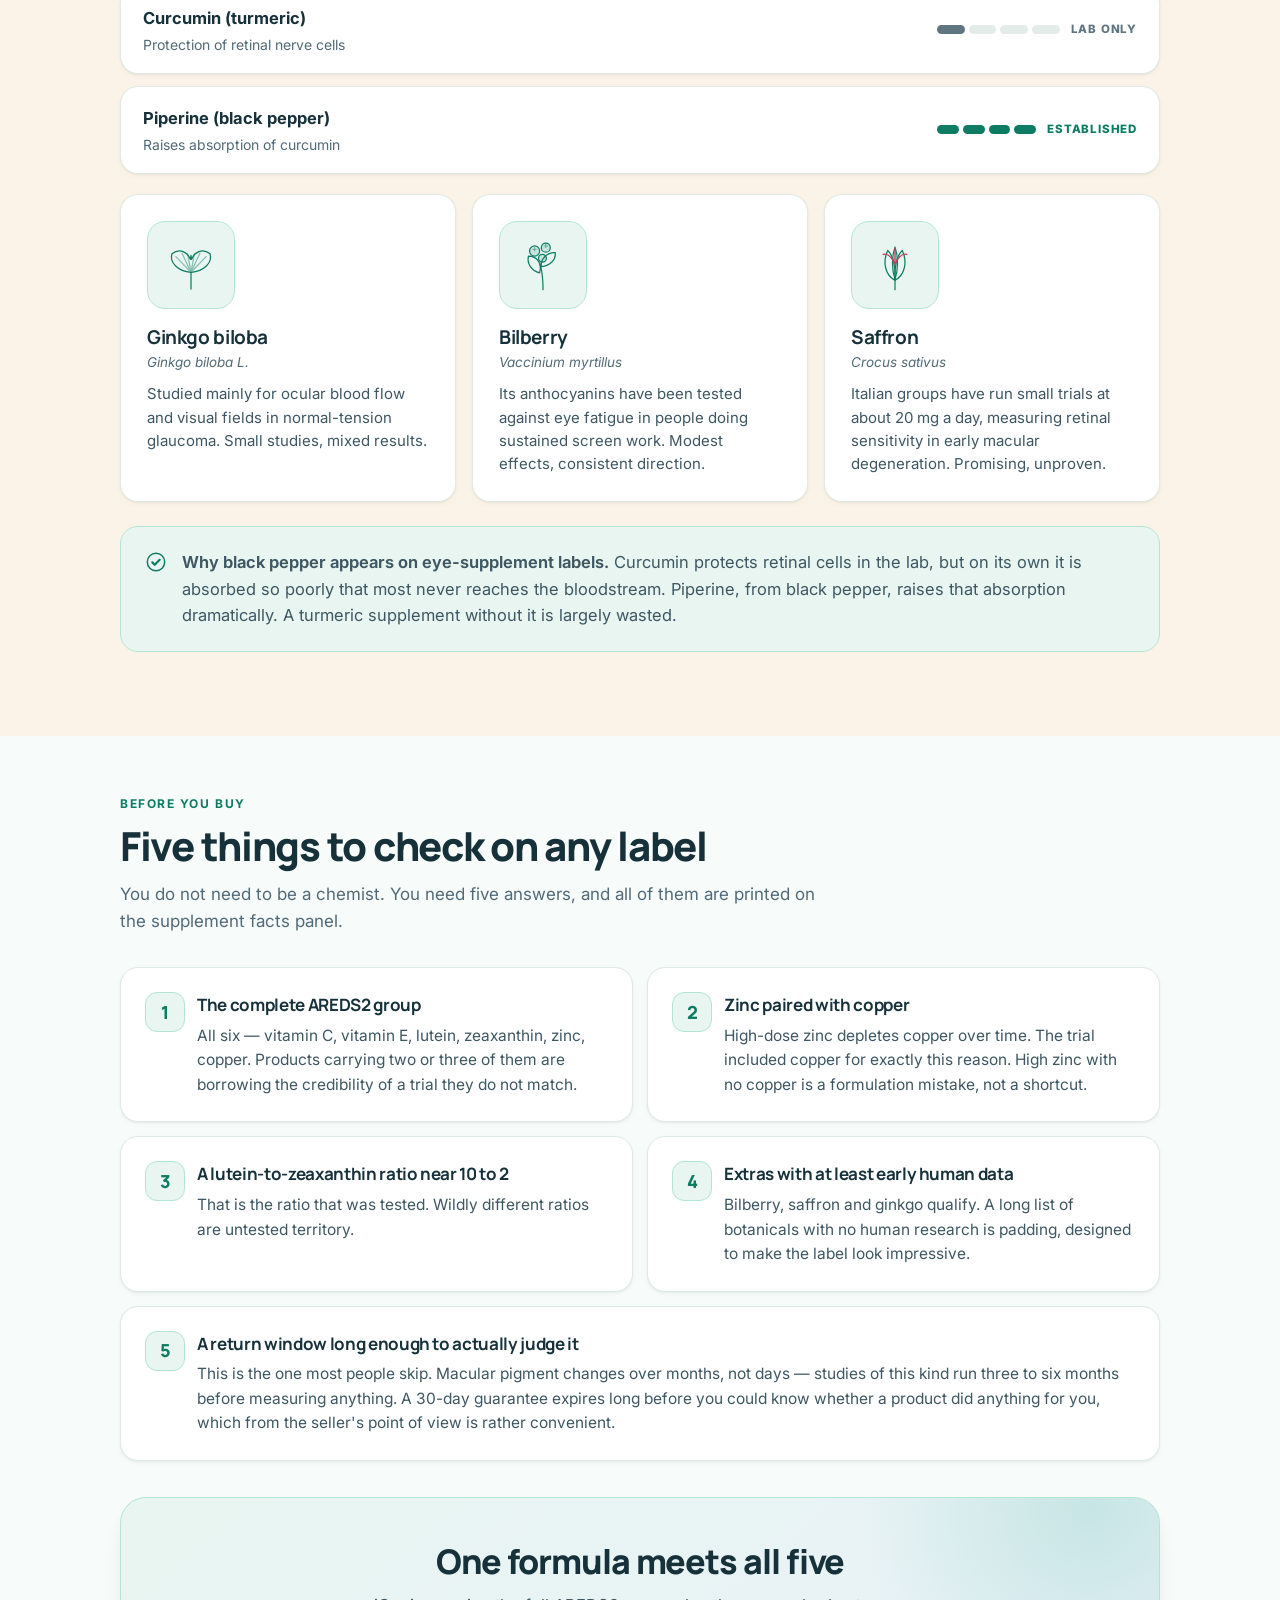
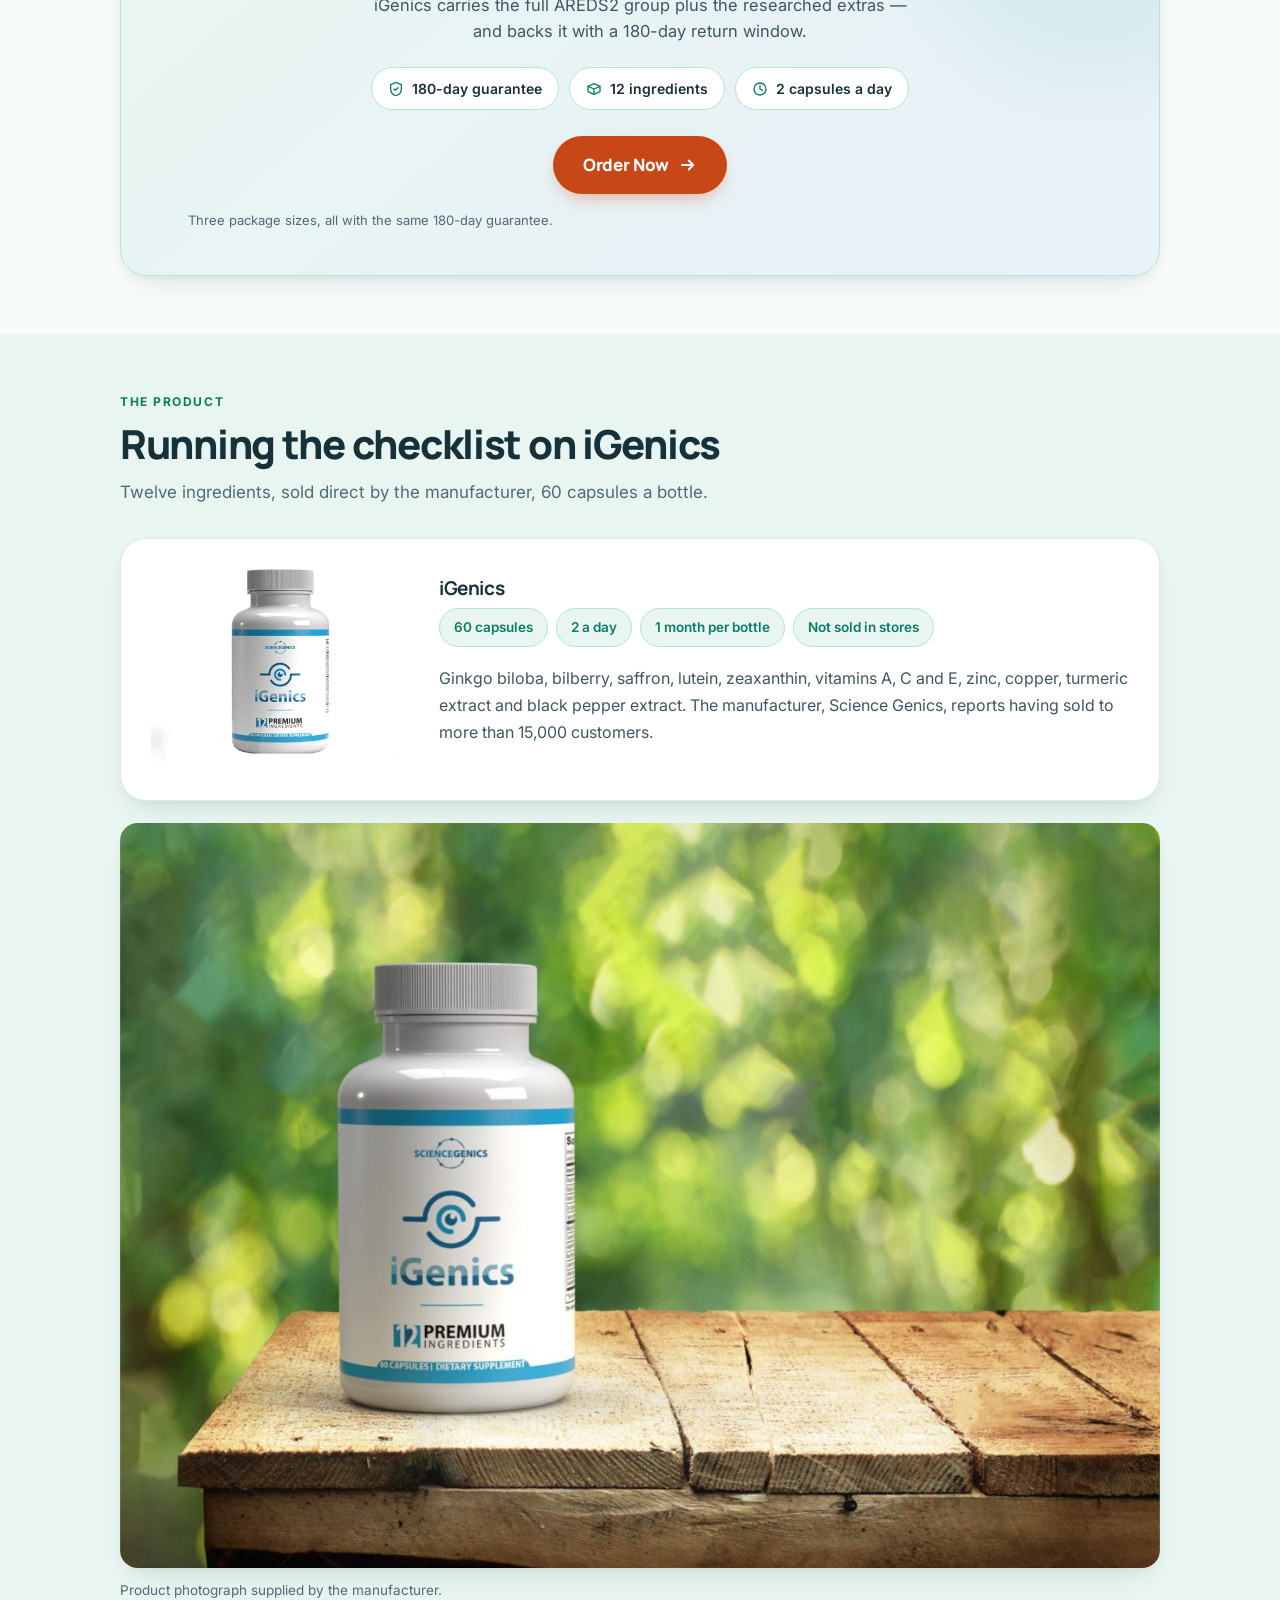
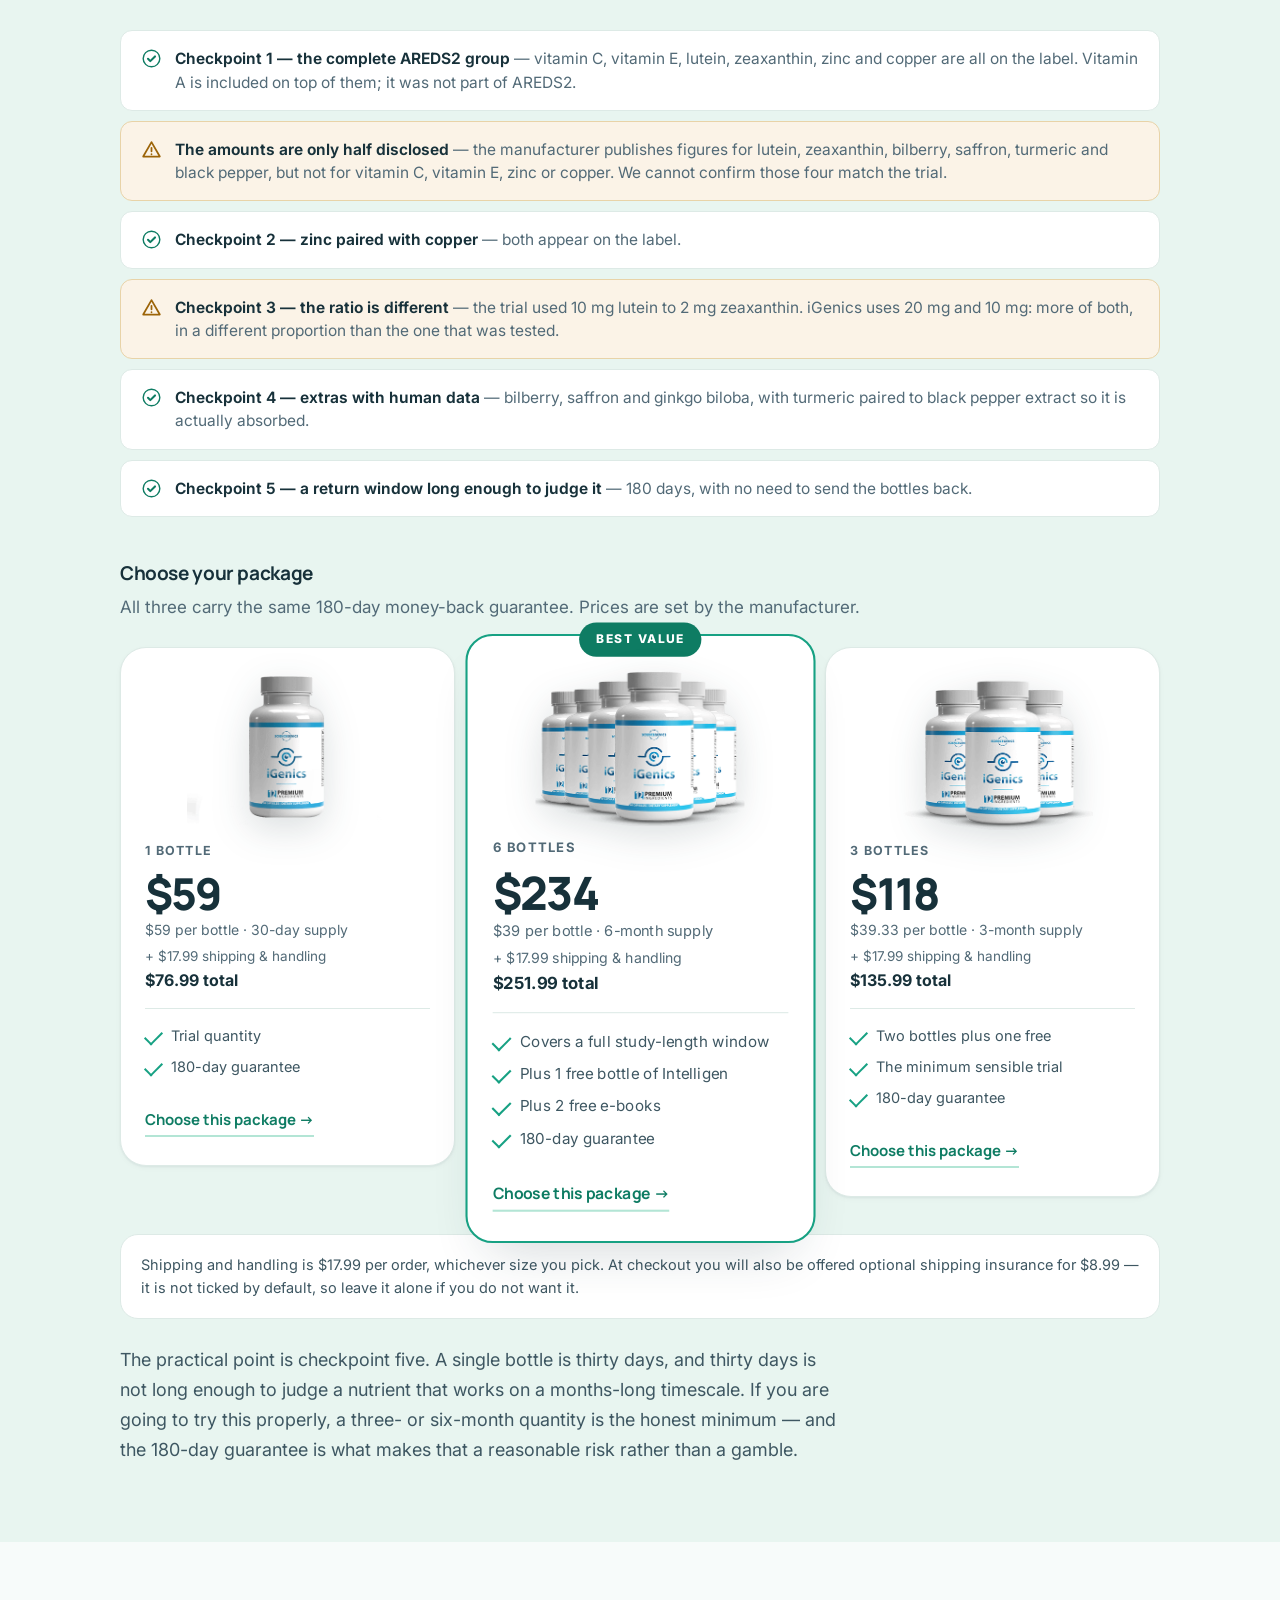
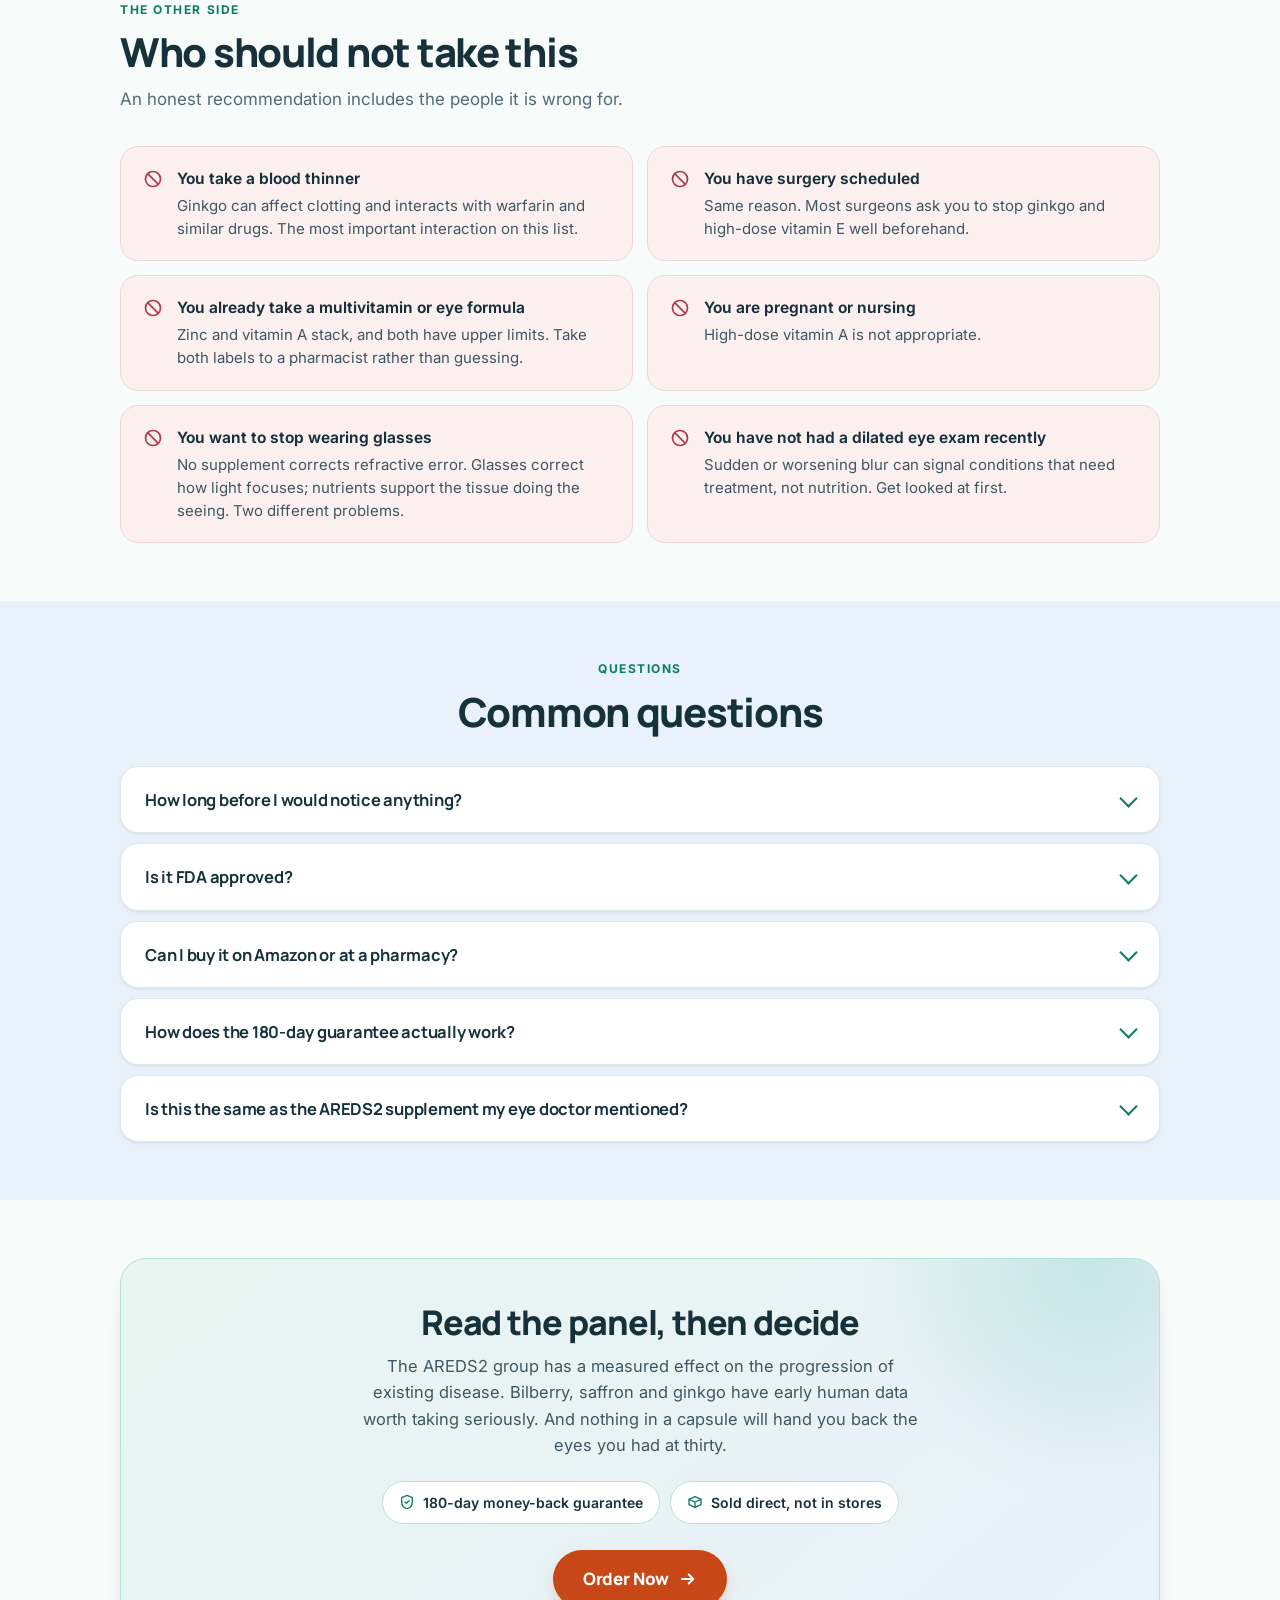
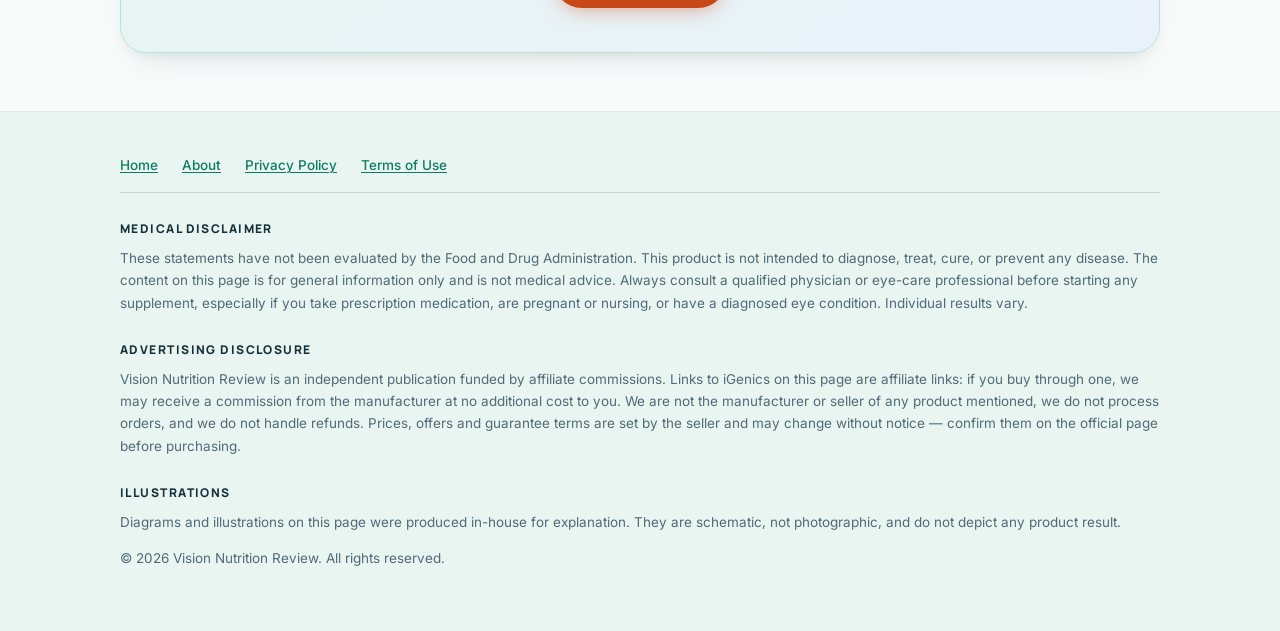
==== commit 8de5dad3: "Instala a tag de conversao do Google Ads (AW-17661285188) Tag do Google (gtag.js + config) instalada" ====
--- a/index.html
+++ b/index.html
@@ -23,6 +23,15 @@
 <link rel="icon" type="image/png" sizes="32x32" href="/igenics/assets/img/favicon-32.png">
 <link rel="apple-touch-icon" sizes="180x180" href="/igenics/assets/img/favicon-180.png">
 
+<!-- Google tag (gtag.js) -->
+<script async src="https://www.googletagmanager.com/gtag/js?id=AW-17661285188"></script>
+<script>
+  window.dataLayer = window.dataLayer || [];
+  function gtag(){dataLayer.push(arguments);}
+  gtag("js", new Date());
+  gtag("config", "AW-17661285188");
+</script>
+
 <style>
   html { color-scheme: light; }
   body {
